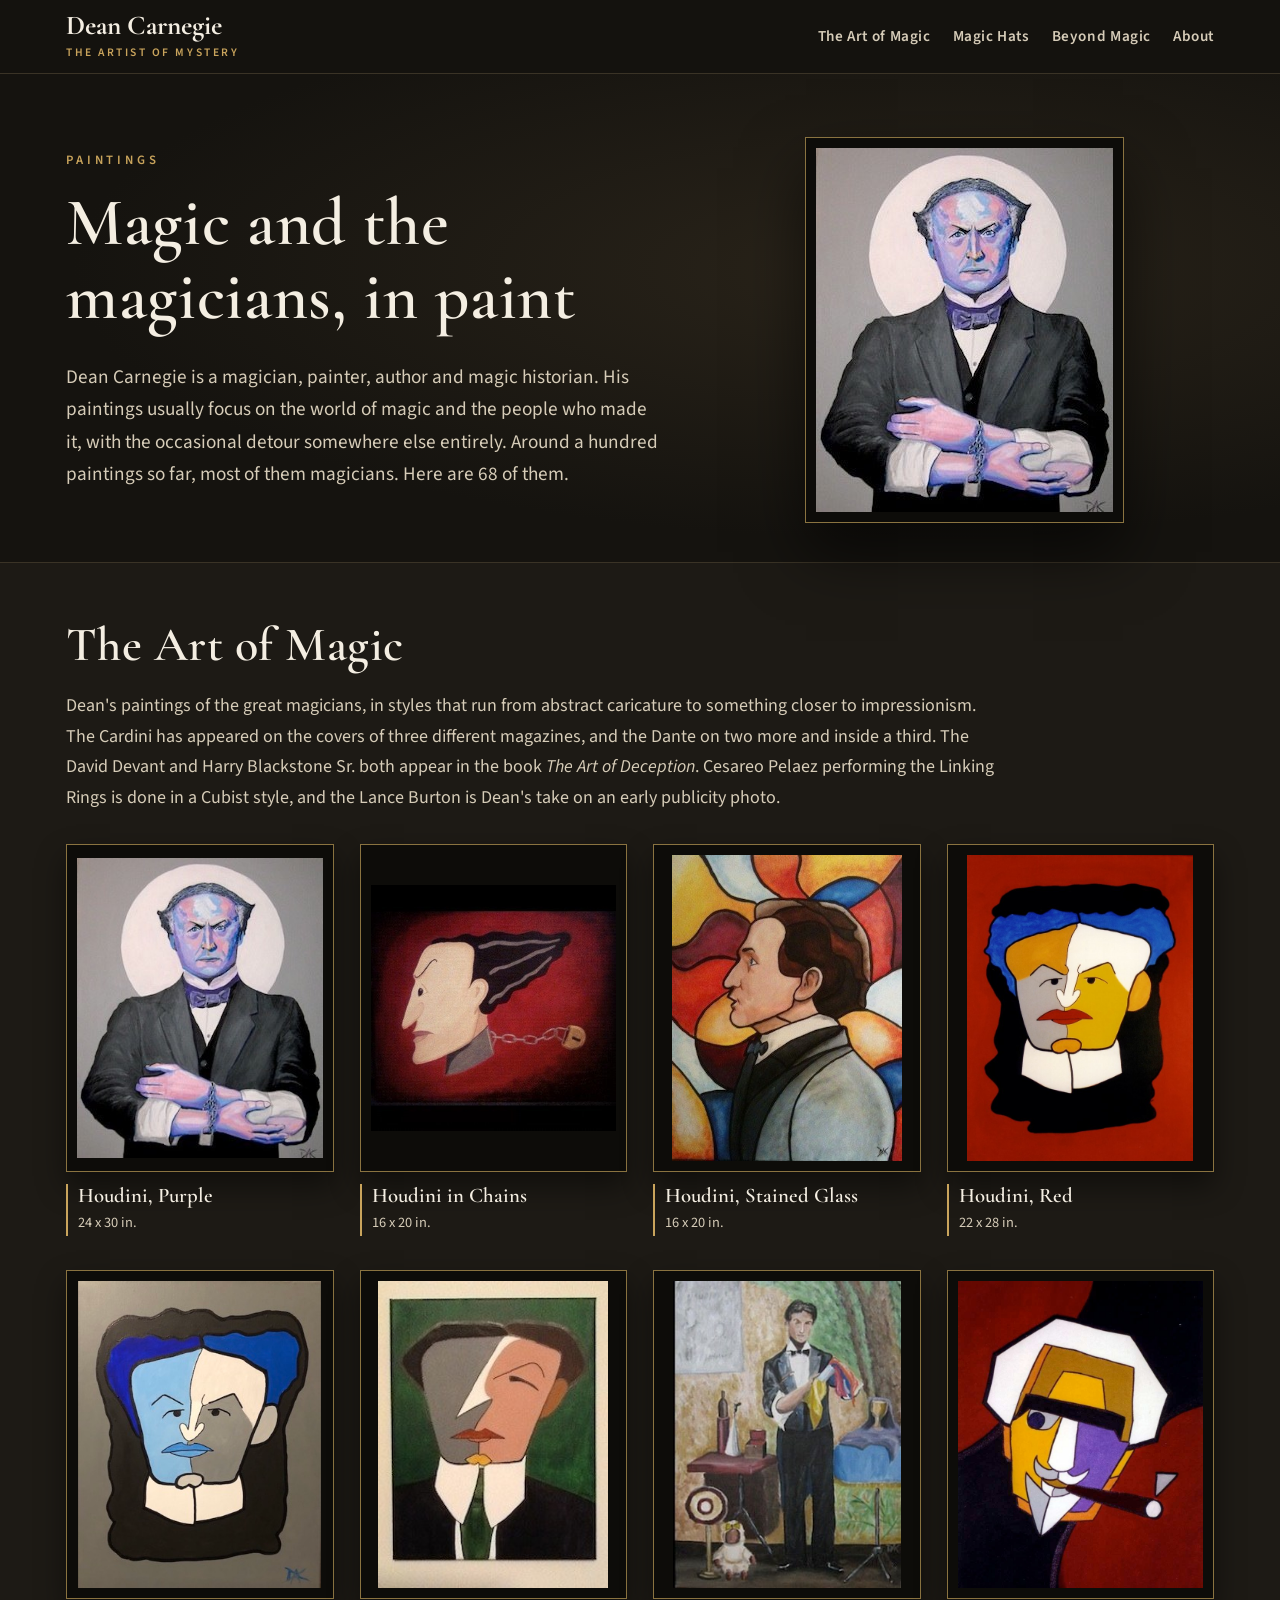
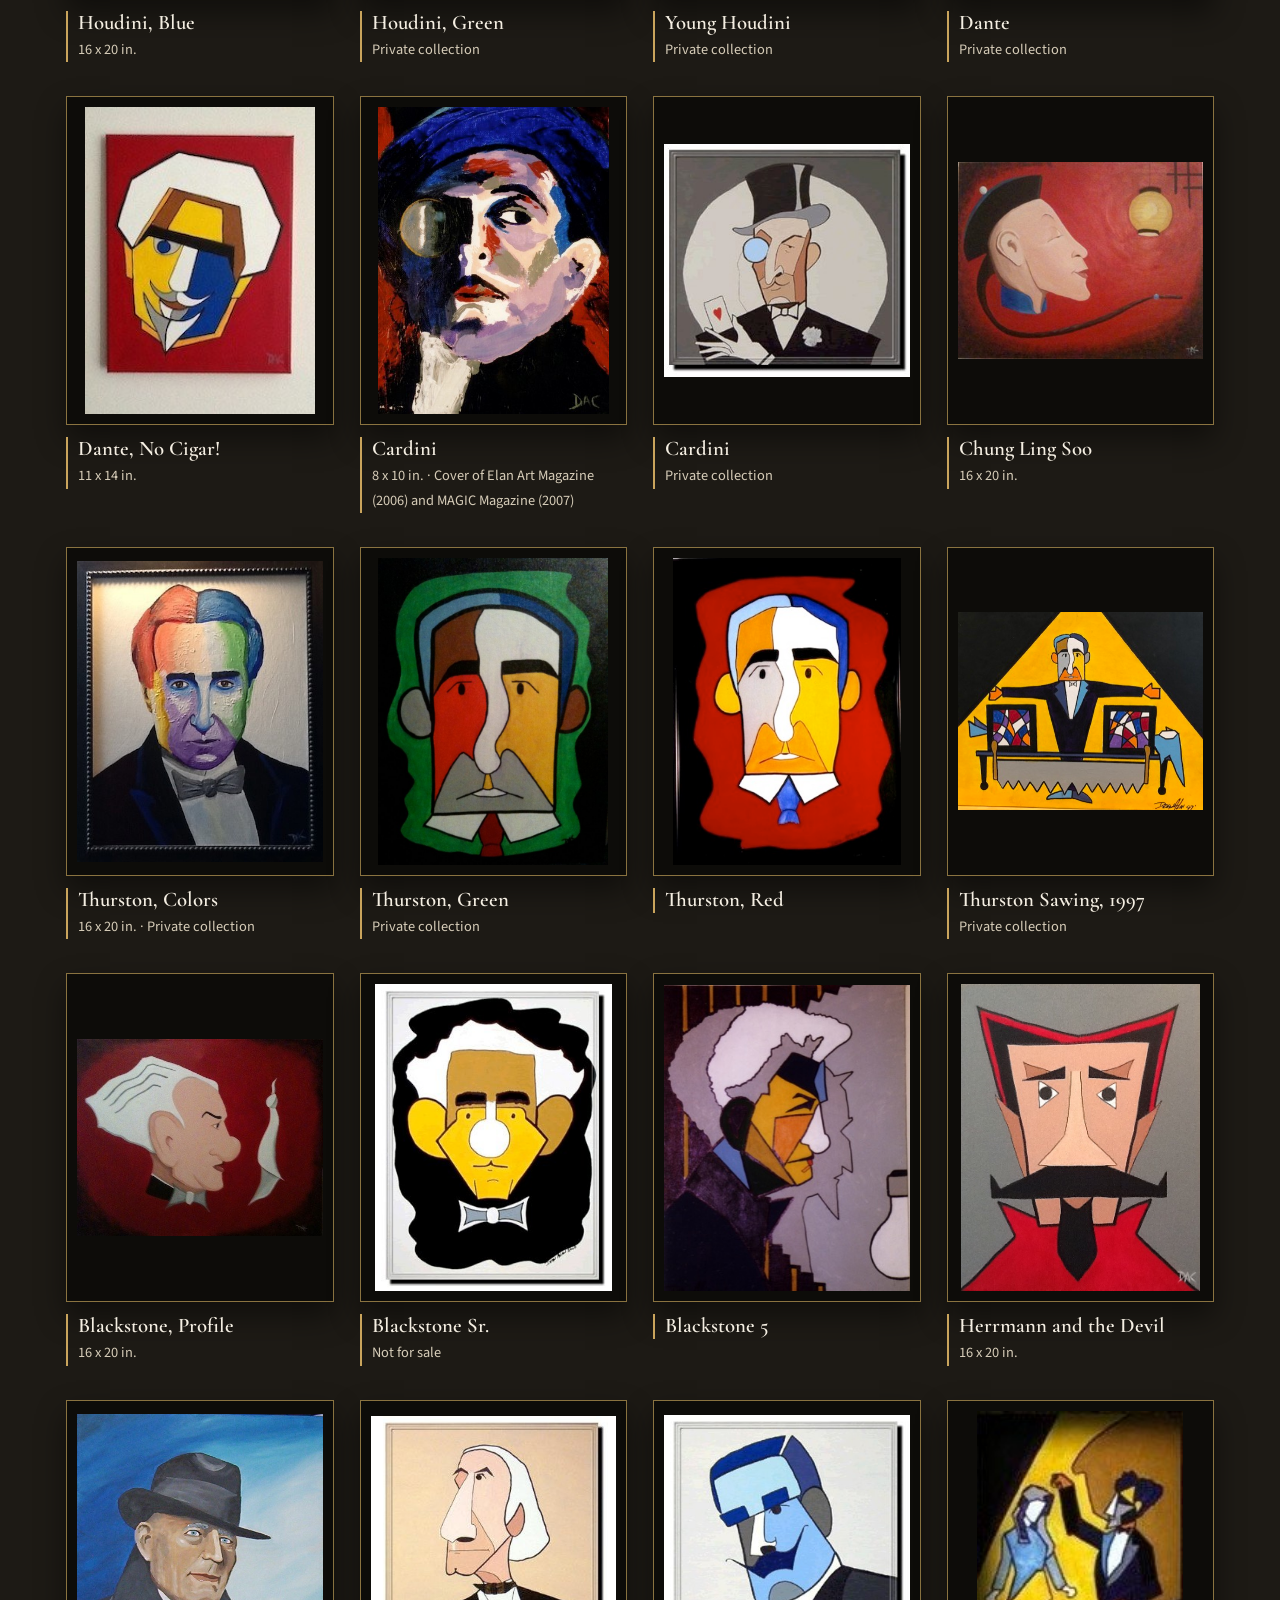
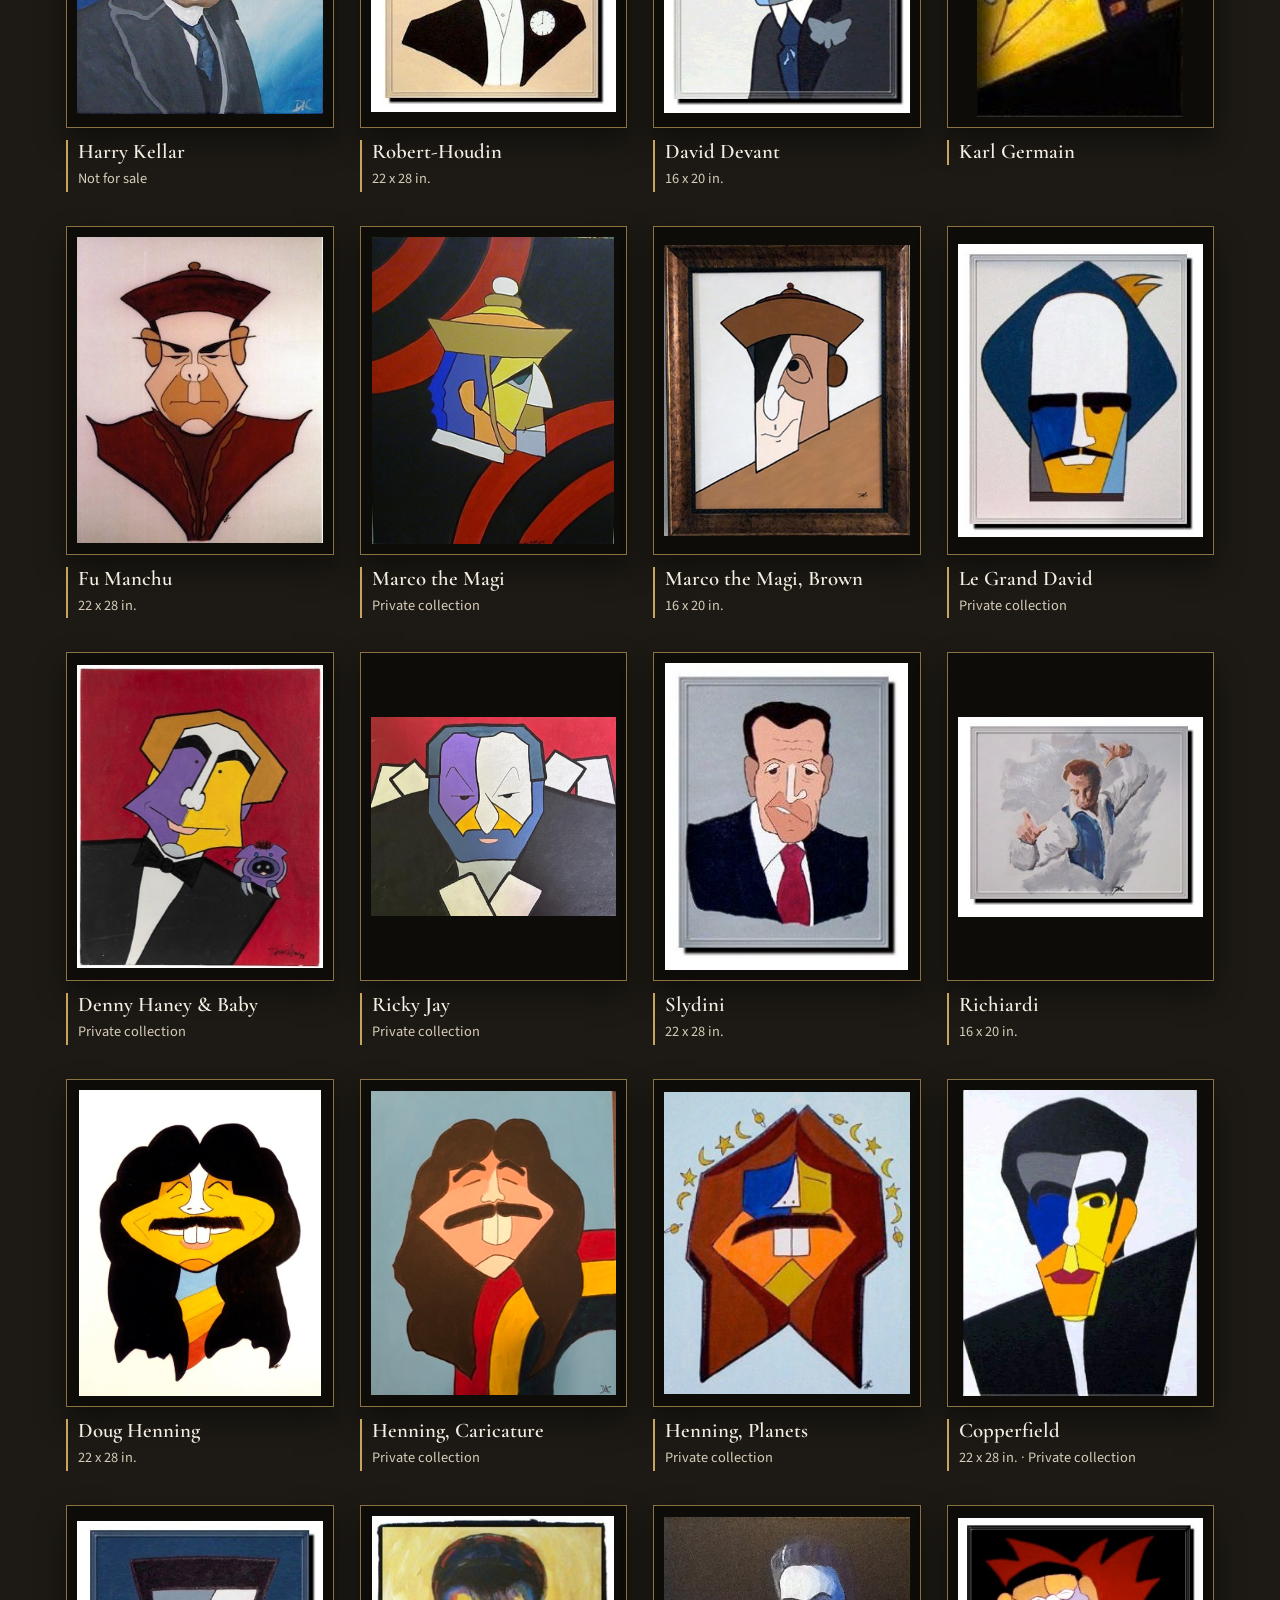
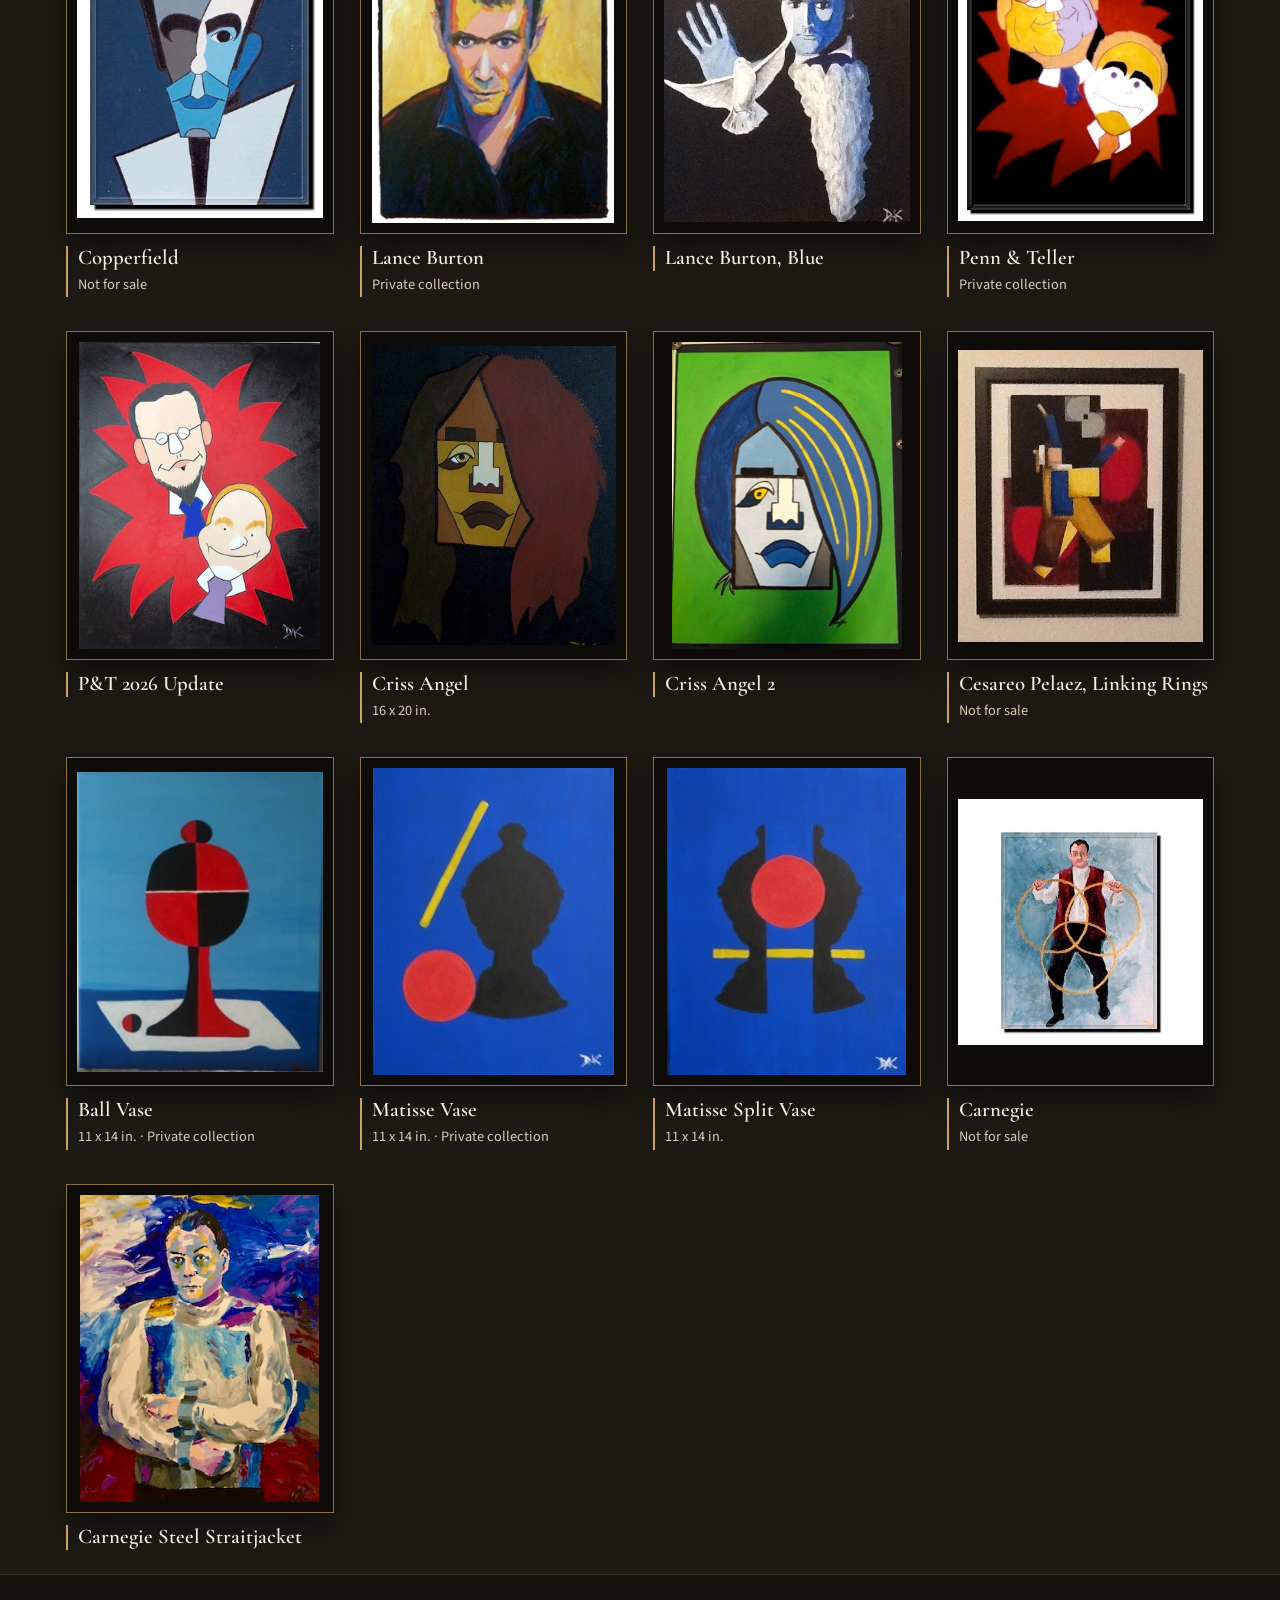
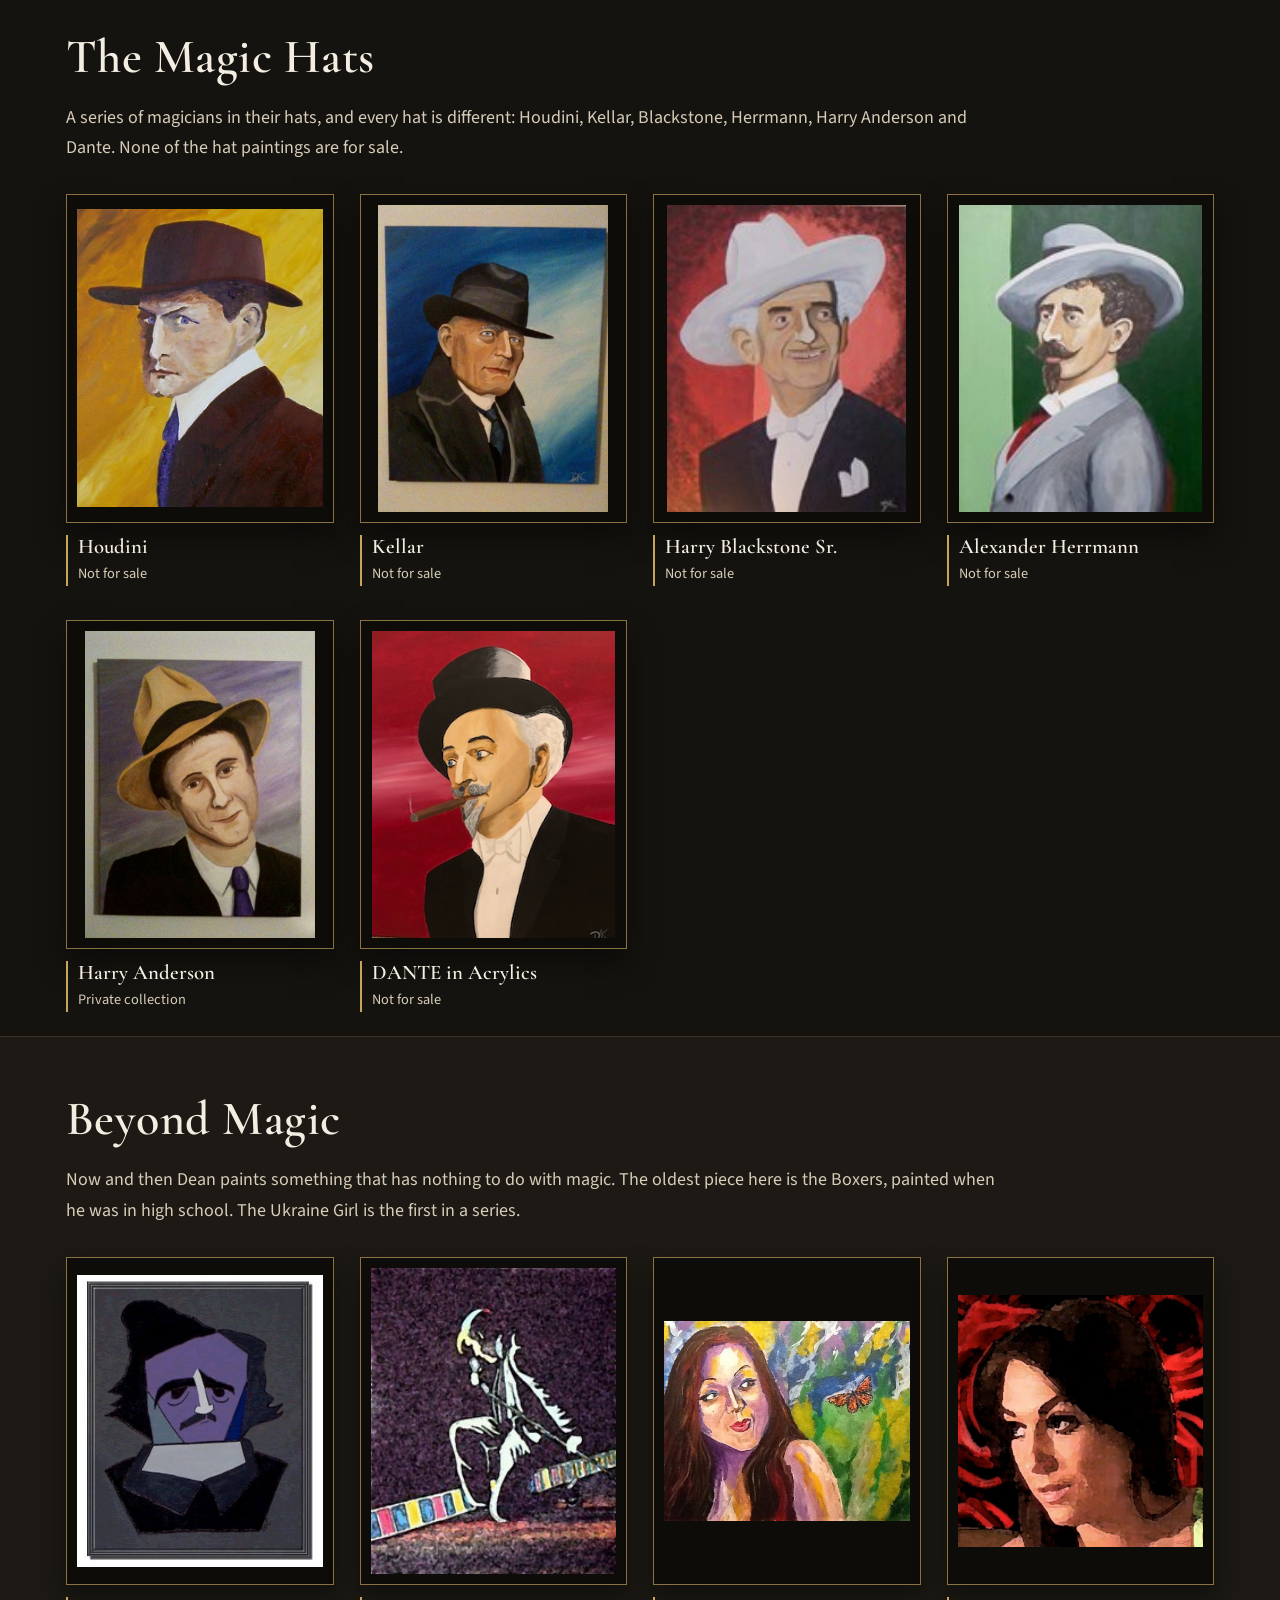
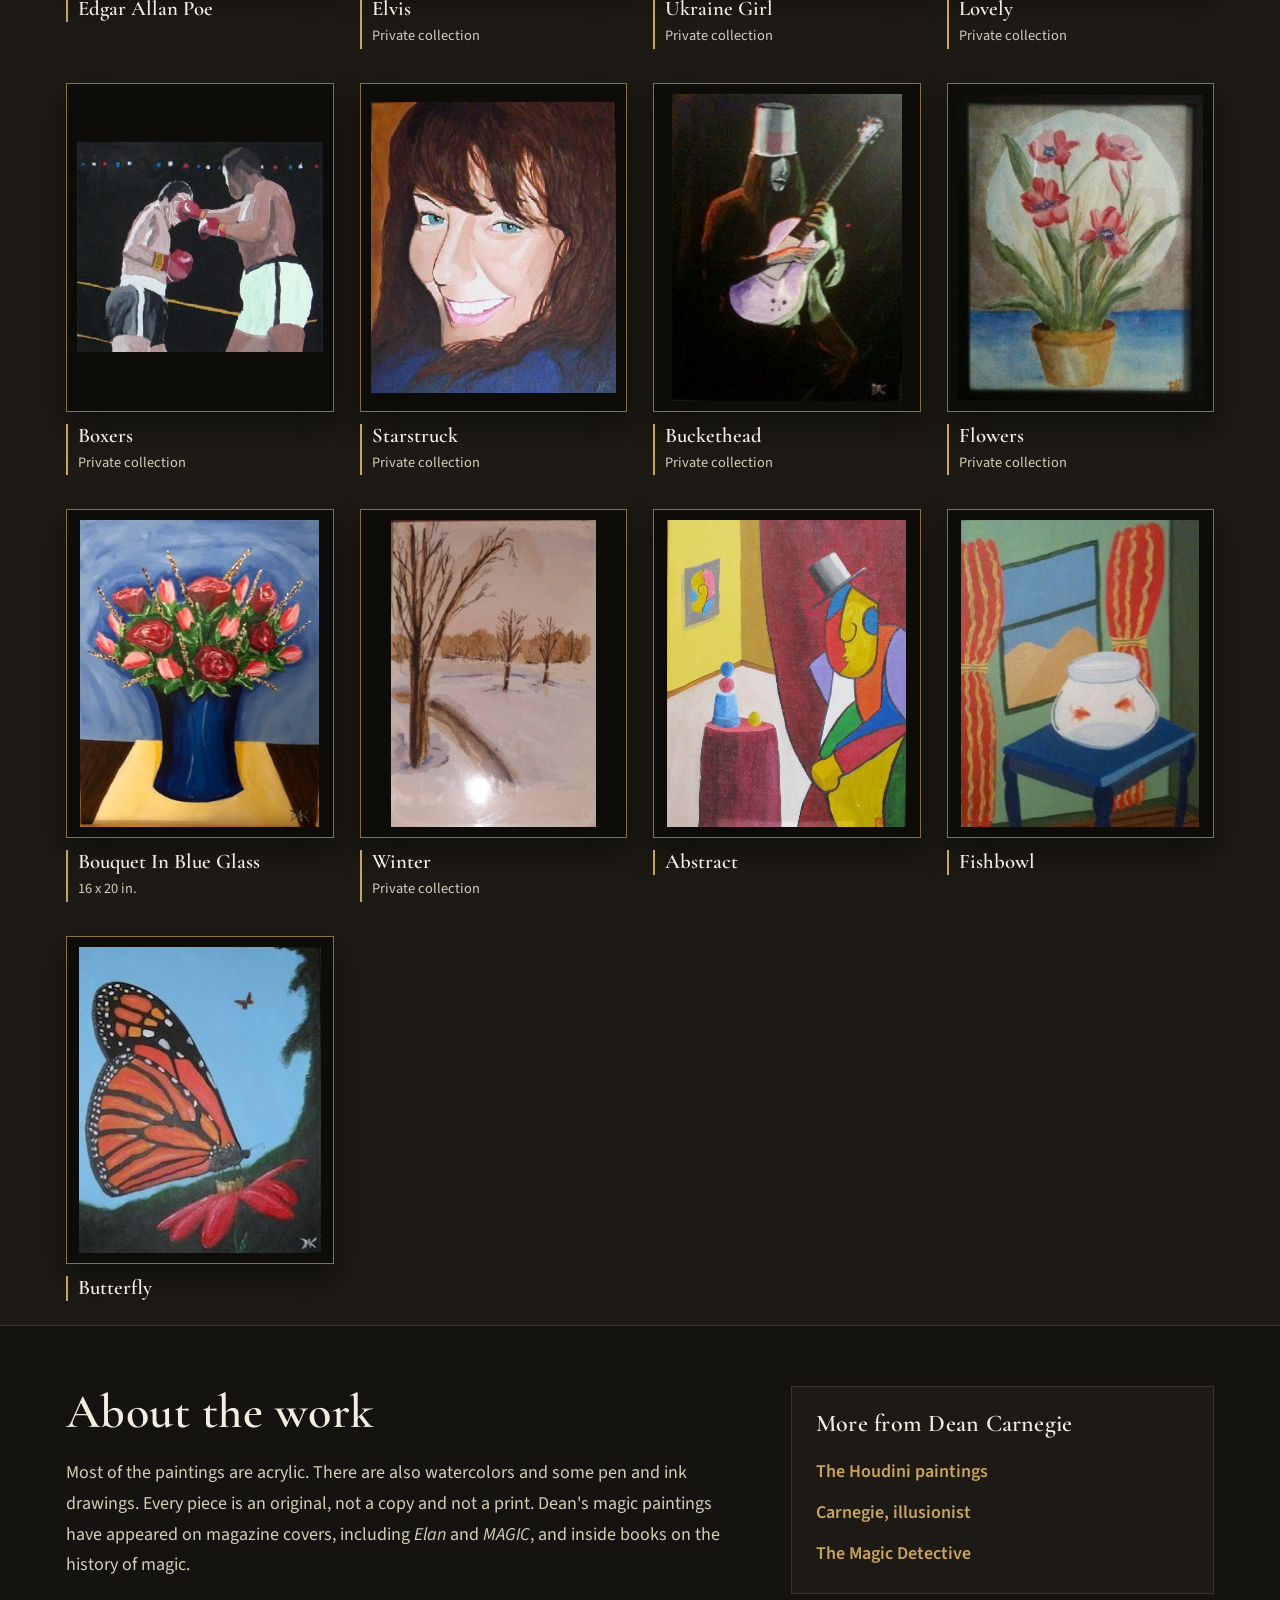
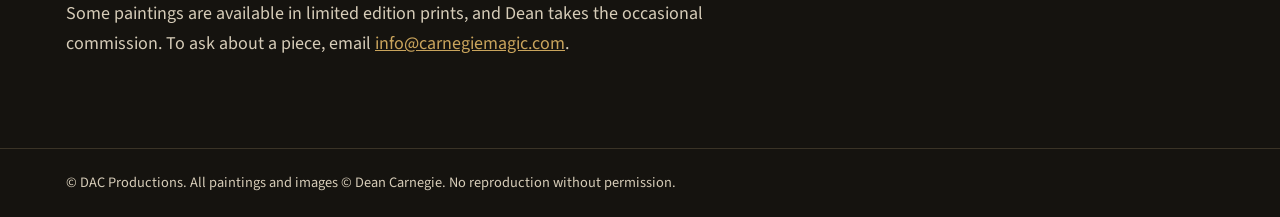
==== index.html @ cd701b45 "Add Criss Angel 2 Co-Authored-By: Claude Opus 5.5 <noreply@anthropic.com>" ====
<!doctype html>
<html lang="en">
<head>
<meta charset="utf-8">
<meta name="viewport" content="width=device-width, initial-scale=1">
<title>Dean Carnegie | Paintings of Magic and Magicians</title>
<meta name="description" content="Original paintings by Dean Carnegie, the Artist of Mystery: Houdini, Cardini, Dante, Thurston, Kellar and the great magicians, in acrylic, watercolor and pen and ink.">
<link rel="canonical" href="https://artistofmystery.com/">
<meta property="og:title" content="Dean Carnegie | Paintings of Magic and Magicians">
<meta property="og:description" content="Original paintings of the great magicians by Dean Carnegie, the Artist of Mystery.">
<meta property="og:image" content="https://artistofmystery.com/img/share.jpg">
<meta property="og:url" content="https://artistofmystery.com/">
<meta property="og:type" content="website">
<link rel="icon" href="img/share.jpg">
<script type="application/ld+json">
{"@context": "https://schema.org", "@type": "Person", "name": "Dean Carnegie", "alternateName": "The Artist of Mystery", "jobTitle": "Painter and magician", "url": "https://artistofmystery.com/", "sameAs": ["https://carnegiemagic.com/", "https://art.carnegiemagic.com/", "https://themagicdetective.com/", "https://en.wikipedia.org/wiki/Dean_Carnegie"]}
</script>
<link rel="preconnect" href="https://fonts.googleapis.com">
<link rel="preconnect" href="https://fonts.gstatic.com" crossorigin>
<link href="https://fonts.googleapis.com/css2?family=Cormorant+Garamond:ital,wght@0,500;0,600;0,700;1,500&family=Source+Sans+3:wght@400;600&display=swap" rel="stylesheet">
<link rel="stylesheet" href="style.css">
</head>
<body>
<header class="top">
  <div class="wrap bar">
    <a class="mark" href="./">Dean Carnegie<span>The Artist of Mystery</span></a>
    <nav aria-label="Galleries"><a href="#magic">The Art of Magic</a><a href="#hats">Magic Hats</a><a href="#beyond">Beyond Magic</a><a href="#about">About</a></nav>
  </div>
</header>
<main>
<section class="hero">
  <div class="wrap hero-row">
    <div>
      <p class="eyebrow">Paintings</p>
      <h1>Magic and the magicians, in paint</h1>
      <p class="lede">Dean Carnegie is a magician, painter, author and magic historian. His paintings
      usually focus on the world of magic and the people who made it, with the occasional
      detour somewhere else entirely. Around a hundred paintings so far, most of them magicians.
      Here are 68 of them.</p>
    </div>
    <img class="hero-img" src="img/MagicArt-hhpaint4.jpg" alt="Houdini, Purple, painting by Dean Carnegie">
  </div>
</section>
<section class="gallery" id="magic"><div class="wrap"><h2>The Art of Magic</h2><p class="note">Dean's paintings of the great magicians, in styles that run from abstract caricature to something closer to impressionism. The Cardini has appeared on the covers of three different magazines, and the Dante on two more and inside a third. The David Devant and Harry Blackstone Sr. both appear in the book <em>The Art of Deception</em>. Cesareo Pelaez performing the Linking Rings is done in a Cubist style, and the Lance Burton is Dean's take on an early publicity photo.</p><div class="wall"><figure class="work"><button class="frame" data-i="0" aria-label="View Houdini, Purple larger"><img src="img/MagicArt-hhpaint4.jpg" alt="Houdini, Purple, painting by Dean Carnegie" loading="lazy"></button><figcaption><span class="t">Houdini, Purple</span><span class="m">24 x 30 in.</span></figcaption></figure><figure class="work"><button class="frame" data-i="1" aria-label="View Houdini in Chains larger"><img src="img/MagicArt-IMG_0382.jpg" alt="Houdini in Chains, painting by Dean Carnegie" loading="lazy"></button><figcaption><span class="t">Houdini in Chains</span><span class="m">16 x 20 in.</span></figcaption></figure><figure class="work"><button class="frame" data-i="2" aria-label="View Houdini, Stained Glass larger"><img src="img/MagicArt-houdinistainedglass.jpg" alt="Houdini, Stained Glass, painting by Dean Carnegie" loading="lazy"></button><figcaption><span class="t">Houdini, Stained Glass</span><span class="m">16 x 20 in.</span></figcaption></figure><figure class="work"><button class="frame" data-i="3" aria-label="View Houdini, Red larger"><img src="img/MagicArt-houdini-copy.jpg" alt="Houdini, Red, painting by Dean Carnegie" loading="lazy"></button><figcaption><span class="t">Houdini, Red</span><span class="m">22 x 28 in.</span></figcaption></figure><figure class="work"><button class="frame" data-i="4" aria-label="View Houdini, Blue larger"><img src="img/MagicArt-houdini-blue.jpg" alt="Houdini, Blue, painting by Dean Carnegie" loading="lazy"></button><figcaption><span class="t">Houdini, Blue</span><span class="m">16 x 20 in.</span></figcaption></figure><figure class="work"><button class="frame" data-i="5" aria-label="View Houdini, Green larger"><img src="img/MagicArt-IMG_0950.jpg" alt="Houdini, Green, painting by Dean Carnegie" loading="lazy"></button><figcaption><span class="t">Houdini, Green</span><span class="m">Private collection</span></figcaption></figure><figure class="work"><button class="frame" data-i="6" aria-label="View Young Houdini larger"><img src="img/MagicArt-youngharry.jpg" alt="Young Houdini, painting by Dean Carnegie" loading="lazy"></button><figcaption><span class="t">Young Houdini</span><span class="m">Private collection</span></figcaption></figure><figure class="work"><button class="frame" data-i="7" aria-label="View Dante larger"><img src="img/MagicArt-dantesm.jpg" alt="Dante, painting by Dean Carnegie" loading="lazy"></button><figcaption><span class="t">Dante</span><span class="m">Private collection</span></figcaption></figure><figure class="work"><button class="frame" data-i="8" aria-label="View Dante, No Cigar! larger"><img src="img/MagicArt-IMG_0949.jpg" alt="Dante, No Cigar!, painting by Dean Carnegie" loading="lazy"></button><figcaption><span class="t">Dante, No Cigar!</span><span class="m">11 x 14 in.</span></figcaption></figure><figure class="work"><button class="frame" data-i="9" aria-label="View Cardini larger"><img src="img/MagicArt-cardinismall.jpg" alt="Cardini, painting by Dean Carnegie" loading="lazy"></button><figcaption><span class="t">Cardini</span><span class="m">8 x 10 in. &middot; Cover of Elan Art Magazine (2006) and MAGIC Magazine (2007)</span></figcaption></figure><figure class="work"><button class="frame" data-i="10" aria-label="View Cardini larger"><img src="img/MagicArt-c1.jpg" alt="Cardini, painting by Dean Carnegie" loading="lazy"></button><figcaption><span class="t">Cardini</span><span class="m">Private collection</span></figcaption></figure><figure class="work"><button class="frame" data-i="11" aria-label="View Chung Ling Soo larger"><img src="img/MagicArt-photochungsm.jpg" alt="Chung Ling Soo, painting by Dean Carnegie" loading="lazy"></button><figcaption><span class="t">Chung Ling Soo</span><span class="m">16 x 20 in.</span></figcaption></figure><figure class="work"><button class="frame" data-i="12" aria-label="View Thurston, Colors larger"><img src="img/MagicArt-thurston.jpg" alt="Thurston, Colors, painting by Dean Carnegie" loading="lazy"></button><figcaption><span class="t">Thurston, Colors</span><span class="m">16 x 20 in. &middot; Private collection</span></figcaption></figure><figure class="work"><button class="frame" data-i="13" aria-label="View Thurston, Green larger"><img src="img/MagicArt-Thurston2.jpg" alt="Thurston, Green, painting by Dean Carnegie" loading="lazy"></button><figcaption><span class="t">Thurston, Green</span><span class="m">Private collection</span></figcaption></figure><figure class="work"><button class="frame" data-i="14" aria-label="View Thurston, Red larger"><img src="img/MagicArt-thurston-red.jpg" alt="Thurston, Red, painting by Dean Carnegie" loading="lazy"></button><figcaption><span class="t">Thurston, Red</span></figcaption></figure><figure class="work"><button class="frame" data-i="15" aria-label="View Thurston Sawing, 1997 larger"><img src="img/MagicArt-thurston-sawing.jpg" alt="Thurston Sawing, 1997, painting by Dean Carnegie" loading="lazy"></button><figcaption><span class="t">Thurston Sawing, 1997</span><span class="m">Private collection</span></figcaption></figure><figure class="work"><button class="frame" data-i="16" aria-label="View Blackstone, Profile larger"><img src="img/MagicArt-blackst.jpg" alt="Blackstone, Profile, painting by Dean Carnegie" loading="lazy"></button><figcaption><span class="t">Blackstone, Profile</span><span class="m">16 x 20 in.</span></figcaption></figure><figure class="work"><button class="frame" data-i="17" aria-label="View Blackstone Sr. larger"><img src="img/MagicArt-b1.jpg" alt="Blackstone Sr., painting by Dean Carnegie" loading="lazy"></button><figcaption><span class="t">Blackstone Sr.</span><span class="m">Not for sale</span></figcaption></figure><figure class="work"><button class="frame" data-i="18" aria-label="View Blackstone 5 larger"><img src="img/MagicArt-blackstone5.jpg" alt="Blackstone 5, painting by Dean Carnegie" loading="lazy"></button><figcaption><span class="t">Blackstone 5</span></figcaption></figure><figure class="work"><button class="frame" data-i="19" aria-label="View Herrmann and the Devil larger"><img src="img/MagicArt-herrmanndevil.jpg" alt="Herrmann and the Devil, painting by Dean Carnegie" loading="lazy"></button><figcaption><span class="t">Herrmann and the Devil</span><span class="m">16 x 20 in.</span></figcaption></figure><figure class="work"><button class="frame" data-i="20" aria-label="View Harry Kellar larger"><img src="img/MagicArt-kellarhat.jpg" alt="Harry Kellar, painting by Dean Carnegie" loading="lazy"></button><figcaption><span class="t">Harry Kellar</span><span class="m">Not for sale</span></figcaption></figure><figure class="work"><button class="frame" data-i="21" aria-label="View Robert-Houdin larger"><img src="img/MagicArt-rh.jpg" alt="Robert-Houdin, painting by Dean Carnegie" loading="lazy"></button><figcaption><span class="t">Robert-Houdin</span><span class="m">22 x 28 in.</span></figcaption></figure><figure class="work"><button class="frame" data-i="22" aria-label="View David Devant larger"><img src="img/MagicArt-devant.jpg" alt="David Devant, painting by Dean Carnegie" loading="lazy"></button><figcaption><span class="t">David Devant</span><span class="m">16 x 20 in.</span></figcaption></figure><figure class="work"><button class="frame" data-i="23" aria-label="View Karl Germain larger"><img src="img/MagicArt-germpnt.jpg" alt="Karl Germain, painting by Dean Carnegie" loading="lazy"></button><figcaption><span class="t">Karl Germain</span></figcaption></figure><figure class="work"><button class="frame" data-i="24" aria-label="View Fu Manchu larger"><img src="img/MagicArt-fumanchusmall.jpg" alt="Fu Manchu, painting by Dean Carnegie" loading="lazy"></button><figcaption><span class="t">Fu Manchu</span><span class="m">22 x 28 in.</span></figcaption></figure><figure class="work"><button class="frame" data-i="25" aria-label="View Marco the Magi larger"><img src="img/MagicArt-legrand.jpg" alt="Marco the Magi, painting by Dean Carnegie" loading="lazy"></button><figcaption><span class="t">Marco the Magi</span><span class="m">Private collection</span></figcaption></figure><figure class="work"><button class="frame" data-i="26" aria-label="View Marco the Magi, Brown larger"><img src="img/MagicArt-marco-brown.jpg" alt="Marco the Magi, Brown, painting by Dean Carnegie" loading="lazy"></button><figcaption><span class="t">Marco the Magi, Brown</span><span class="m">16 x 20 in.</span></figcaption></figure><figure class="work"><button class="frame" data-i="27" aria-label="View Le Grand David larger"><img src="img/MagicArt-lgd.jpg" alt="Le Grand David, painting by Dean Carnegie" loading="lazy"></button><figcaption><span class="t">Le Grand David</span><span class="m">Private collection</span></figcaption></figure><figure class="work"><button class="frame" data-i="28" aria-label="View Denny Haney &amp; Baby larger"><img src="img/MagicArt-dennyhaney-baby.jpg" alt="Denny Haney &amp; Baby, painting by Dean Carnegie" loading="lazy"></button><figcaption><span class="t">Denny Haney &amp; Baby</span><span class="m">Private collection</span></figcaption></figure><figure class="work"><button class="frame" data-i="29" aria-label="View Ricky Jay larger"><img src="img/MagicArt-rickyjay.jpg" alt="Ricky Jay, painting by Dean Carnegie" loading="lazy"></button><figcaption><span class="t">Ricky Jay</span><span class="m">Private collection</span></figcaption></figure><figure class="work"><button class="frame" data-i="30" aria-label="View Slydini larger"><img src="img/MagicArt-sly.jpg" alt="Slydini, painting by Dean Carnegie" loading="lazy"></button><figcaption><span class="t">Slydini</span><span class="m">22 x 28 in.</span></figcaption></figure><figure class="work"><button class="frame" data-i="31" aria-label="View Richiardi larger"><img src="img/MagicArt-rich.jpg" alt="Richiardi, painting by Dean Carnegie" loading="lazy"></button><figcaption><span class="t">Richiardi</span><span class="m">16 x 20 in.</span></figcaption></figure><figure class="work"><button class="frame" data-i="32" aria-label="View Doug Henning larger"><img src="img/MagicArt-henning.jpg" alt="Doug Henning, painting by Dean Carnegie" loading="lazy"></button><figcaption><span class="t">Doug Henning</span><span class="m">22 x 28 in.</span></figcaption></figure><figure class="work"><button class="frame" data-i="33" aria-label="View Henning, Caricature larger"><img src="img/MagicArt-henning-caricature.jpg" alt="Henning, Caricature, painting by Dean Carnegie" loading="lazy"></button><figcaption><span class="t">Henning, Caricature</span><span class="m">Private collection</span></figcaption></figure><figure class="work"><button class="frame" data-i="34" aria-label="View Henning, Planets larger"><img src="img/MagicArt-000_0190.jpg" alt="Henning, Planets, painting by Dean Carnegie" loading="lazy"></button><figcaption><span class="t">Henning, Planets</span><span class="m">Private collection</span></figcaption></figure><figure class="work"><button class="frame" data-i="35" aria-label="View Copperfield larger"><img src="img/MagicArt-Copperfield.jpg" alt="Copperfield, painting by Dean Carnegie" loading="lazy"></button><figcaption><span class="t">Copperfield</span><span class="m">22 x 28 in. &middot; Private collection</span></figcaption></figure><figure class="work"><button class="frame" data-i="36" aria-label="View Copperfield larger"><img src="img/MagicArt-davec2.jpg" alt="Copperfield, painting by Dean Carnegie" loading="lazy"></button><figcaption><span class="t">Copperfield</span><span class="m">Not for sale</span></figcaption></figure><figure class="work"><button class="frame" data-i="37" aria-label="View Lance Burton larger"><img src="img/MagicArt-photo1.jpg" alt="Lance Burton, painting by Dean Carnegie" loading="lazy"></button><figcaption><span class="t">Lance Burton</span><span class="m">Private collection</span></figcaption></figure><figure class="work"><button class="frame" data-i="38" aria-label="View Lance Burton, Blue larger"><img src="img/MagicArt-lanceb.jpg" alt="Lance Burton, Blue, painting by Dean Carnegie" loading="lazy"></button><figcaption><span class="t">Lance Burton, Blue</span></figcaption></figure><figure class="work"><button class="frame" data-i="39" aria-label="View Penn &amp; Teller larger"><img src="img/MagicArt-pt.jpg" alt="Penn &amp; Teller, painting by Dean Carnegie" loading="lazy"></button><figcaption><span class="t">Penn &amp; Teller</span><span class="m">Private collection</span></figcaption></figure><figure class="work"><button class="frame" data-i="40" aria-label="View P&amp;T 2026 Update larger"><img src="img/MagicArt-pt-2026.jpg" alt="P&amp;T 2026 Update, painting by Dean Carnegie" loading="lazy"></button><figcaption><span class="t">P&amp;T 2026 Update</span></figcaption></figure><figure class="work"><button class="frame" data-i="41" aria-label="View Criss Angel larger"><img src="img/MagicArt-c-angel.jpg" alt="Criss Angel, painting by Dean Carnegie" loading="lazy"></button><figcaption><span class="t">Criss Angel</span><span class="m">16 x 20 in.</span></figcaption></figure><figure class="work"><button class="frame" data-i="42" aria-label="View Criss Angel 2 larger"><img src="img/MagicArt-criss-angel-2.jpg" alt="Criss Angel 2, painting by Dean Carnegie" loading="lazy"></button><figcaption><span class="t">Criss Angel 2</span></figcaption></figure><figure class="work"><button class="frame" data-i="43" aria-label="View Cesareo Pelaez, Linking Rings larger"><img src="img/NewArt-photo.jpg" alt="Cesareo Pelaez, Linking Rings, painting by Dean Carnegie" loading="lazy"></button><figcaption><span class="t">Cesareo Pelaez, Linking Rings</span><span class="m">Not for sale</span></figcaption></figure><figure class="work"><button class="frame" data-i="44" aria-label="View Ball Vase larger"><img src="img/MagicArt-ballv.jpg" alt="Ball Vase, painting by Dean Carnegie" loading="lazy"></button><figcaption><span class="t">Ball Vase</span><span class="m">11 x 14 in. &middot; Private collection</span></figcaption></figure><figure class="work"><button class="frame" data-i="45" aria-label="View Matisse Vase larger"><img src="img/MagicArt-IMG_1098.jpg" alt="Matisse Vase, painting by Dean Carnegie" loading="lazy"></button><figcaption><span class="t">Matisse Vase</span><span class="m">11 x 14 in. &middot; Private collection</span></figcaption></figure><figure class="work"><button class="frame" data-i="46" aria-label="View Matisse Split Vase larger"><img src="img/MagicArt-IMG_1099.jpg" alt="Matisse Split Vase, painting by Dean Carnegie" loading="lazy"></button><figcaption><span class="t">Matisse Split Vase</span><span class="m">11 x 14 in.</span></figcaption></figure><figure class="work"><button class="frame" data-i="47" aria-label="View Carnegie larger"><img src="img/MagicArt-dachula.jpg" alt="Carnegie, painting by Dean Carnegie" loading="lazy"></button><figcaption><span class="t">Carnegie</span><span class="m">Not for sale</span></figcaption></figure><figure class="work"><button class="frame" data-i="48" aria-label="View Carnegie Steel Straitjacket larger"><img src="img/MagicArt-straitjacket.jpg" alt="Carnegie Steel Straitjacket, painting by Dean Carnegie" loading="lazy"></button><figcaption><span class="t">Carnegie Steel Straitjacket</span></figcaption></figure></div></div></section><section class="gallery" id="hats"><div class="wrap"><h2>The Magic Hats</h2><p class="note">A series of magicians in their hats, and every hat is different: Houdini, Kellar, Blackstone, Herrmann, Harry Anderson and Dante. None of the hat paintings are for sale.</p><div class="wall"><figure class="work"><button class="frame" data-i="49" aria-label="View Houdini larger"><img src="img/Hats-houdinihat1.jpg" alt="Houdini, painting by Dean Carnegie" loading="lazy"></button><figcaption><span class="t">Houdini</span><span class="m">Not for sale</span></figcaption></figure><figure class="work"><button class="frame" data-i="50" aria-label="View Kellar larger"><img src="img/Hats-IMG_0013.jpg" alt="Kellar, painting by Dean Carnegie" loading="lazy"></button><figcaption><span class="t">Kellar</span><span class="m">Not for sale</span></figcaption></figure><figure class="work"><button class="frame" data-i="51" aria-label="View Harry Blackstone Sr. larger"><img src="img/Hats-blackstonesmall.jpg" alt="Harry Blackstone Sr., painting by Dean Carnegie" loading="lazy"></button><figcaption><span class="t">Harry Blackstone Sr.</span><span class="m">Not for sale</span></figcaption></figure><figure class="work"><button class="frame" data-i="52" aria-label="View Alexander Herrmann larger"><img src="img/Hats-hermannsmall.jpg" alt="Alexander Herrmann, painting by Dean Carnegie" loading="lazy"></button><figcaption><span class="t">Alexander Herrmann</span><span class="m">Not for sale</span></figcaption></figure><figure class="work"><button class="frame" data-i="53" aria-label="View Harry Anderson larger"><img src="img/Hats-IMG_0006.jpg" alt="Harry Anderson, painting by Dean Carnegie" loading="lazy"></button><figcaption><span class="t">Harry Anderson</span><span class="m">Private collection</span></figcaption></figure><figure class="work"><button class="frame" data-i="54" aria-label="View DANTE in Acrylics larger"><img src="img/Hats-dante.jpg" alt="DANTE in Acrylics, painting by Dean Carnegie" loading="lazy"></button><figcaption><span class="t">DANTE in Acrylics</span><span class="m">Not for sale</span></figcaption></figure></div></div></section><section class="gallery" id="beyond"><div class="wrap"><h2>Beyond Magic</h2><p class="note">Now and then Dean paints something that has nothing to do with magic. The oldest piece here is the Boxers, painted when he was in high school. The Ukraine Girl is the first in a series.</p><div class="wall"><figure class="work"><button class="frame" data-i="55" aria-label="View Edgar Allan Poe larger"><img src="img/art2-poe.jpg" alt="Edgar Allan Poe, painting by Dean Carnegie" loading="lazy"></button><figcaption><span class="t">Edgar Allan Poe</span></figcaption></figure><figure class="work"><button class="frame" data-i="56" aria-label="View Elvis larger"><img src="img/art2-elvis2.jpg" alt="Elvis, painting by Dean Carnegie" loading="lazy"></button><figcaption><span class="t">Elvis</span><span class="m">Private collection</span></figcaption></figure><figure class="work"><button class="frame" data-i="57" aria-label="View Ukraine Girl larger"><img src="img/art2-lisa5_edited2.jpg" alt="Ukraine Girl, painting by Dean Carnegie" loading="lazy"></button><figcaption><span class="t">Ukraine Girl</span><span class="m">Private collection</span></figcaption></figure><figure class="work"><button class="frame" data-i="58" aria-label="View Lovely larger"><img src="img/art2-dla.jpg" alt="Lovely, painting by Dean Carnegie" loading="lazy"></button><figcaption><span class="t">Lovely</span><span class="m">Private collection</span></figcaption></figure><figure class="work"><button class="frame" data-i="59" aria-label="View Boxers larger"><img src="img/art2-boxers.jpg" alt="Boxers, painting by Dean Carnegie" loading="lazy"></button><figcaption><span class="t">Boxers</span><span class="m">Private collection</span></figcaption></figure><figure class="work"><button class="frame" data-i="60" aria-label="View Starstruck larger"><img src="img/art2-IMG_0081-1.jpg" alt="Starstruck, painting by Dean Carnegie" loading="lazy"></button><figcaption><span class="t">Starstruck</span><span class="m">Private collection</span></figcaption></figure><figure class="work"><button class="frame" data-i="61" aria-label="View Buckethead larger"><img src="img/art2-bucket.jpg" alt="Buckethead, painting by Dean Carnegie" loading="lazy"></button><figcaption><span class="t">Buckethead</span><span class="m">Private collection</span></figcaption></figure><figure class="work"><button class="frame" data-i="62" aria-label="View Flowers larger"><img src="img/art2-flowersforyou.jpg" alt="Flowers, painting by Dean Carnegie" loading="lazy"></button><figcaption><span class="t">Flowers</span><span class="m">Private collection</span></figcaption></figure><figure class="work"><button class="frame" data-i="63" aria-label="View Bouquet In Blue Glass larger"><img src="img/art2-bouquet-blue-glass.jpg" alt="Bouquet In Blue Glass, painting by Dean Carnegie" loading="lazy"></button><figcaption><span class="t">Bouquet In Blue Glass</span><span class="m">16 x 20 in.</span></figcaption></figure><figure class="work"><button class="frame" data-i="64" aria-label="View Winter larger"><img src="img/art2-IMG_0178_2.jpg" alt="Winter, painting by Dean Carnegie" loading="lazy"></button><figcaption><span class="t">Winter</span><span class="m">Private collection</span></figcaption></figure><figure class="work"><button class="frame" data-i="65" aria-label="View Abstract larger"><img src="img/art2-abstractdac.jpg" alt="Abstract, painting by Dean Carnegie" loading="lazy"></button><figcaption><span class="t">Abstract</span></figcaption></figure><figure class="work"><button class="frame" data-i="66" aria-label="View Fishbowl larger"><img src="img/art2-beforeafter.jpg" alt="Fishbowl, painting by Dean Carnegie" loading="lazy"></button><figcaption><span class="t">Fishbowl</span></figcaption></figure><figure class="work"><button class="frame" data-i="67" aria-label="View Butterfly larger"><img src="img/NewArt-IMG_1030a.jpg" alt="Butterfly, painting by Dean Carnegie" loading="lazy"></button><figcaption><span class="t">Butterfly</span></figcaption></figure></div></div></section>
<section class="about" id="about">
  <div class="wrap about-grid">
    <div>
      <h2>About the work</h2>
      <p>Most of the paintings are acrylic. There are also watercolors and some pen and ink drawings.
      Every piece is an original, not a copy and not a print. Dean's magic paintings have appeared on
      magazine covers, including <em>Elan</em> and <em>MAGIC</em>, and inside books on the history of magic.</p>
      <p>Some paintings are available in limited edition prints, and Dean takes the occasional commission. To ask about a piece,
      email <a href="mailto:info@carnegiemagic.com">info@carnegiemagic.com</a>.</p>
    </div>
    <div class="links">
      <h3>More from Dean Carnegie</h3>
      <a href="https://art.carnegiemagic.com/">The Houdini paintings</a>
      <a href="https://carnegiemagic.com/">Carnegie, illusionist</a>
      <a href="https://themagicdetective.com/">The Magic Detective</a>
    </div>
  </div>
</section>
</main>
<footer class="foot"><div class="wrap">&copy; DAC Productions. All paintings and images &copy; Dean Carnegie. No reproduction without permission.</div></footer>

<div class="lightbox" hidden>
  <button class="lb-close" aria-label="Close">&times;</button>
  <button class="lb-prev" aria-label="Previous painting">&#8249;</button>
  <figure><img alt=""><figcaption></figcaption></figure>
  <button class="lb-next" aria-label="Next painting">&#8250;</button>
</div>
<script>
const works = [{"src": "img/MagicArt-hhpaint4.jpg", "title": "Houdini, Purple", "meta": "24 x 30 in."}, {"src": "img/MagicArt-IMG_0382.jpg", "title": "Houdini in Chains", "meta": "16 x 20 in."}, {"src": "img/MagicArt-houdinistainedglass.jpg", "title": "Houdini, Stained Glass", "meta": "16 x 20 in."}, {"src": "img/MagicArt-houdini-copy.jpg", "title": "Houdini, Red", "meta": "22 x 28 in."}, {"src": "img/MagicArt-houdini-blue.jpg", "title": "Houdini, Blue", "meta": "16 x 20 in."}, {"src": "img/MagicArt-IMG_0950.jpg", "title": "Houdini, Green", "meta": "Private collection"}, {"src": "img/MagicArt-youngharry.jpg", "title": "Young Houdini", "meta": "Private collection"}, {"src": "img/MagicArt-dantesm.jpg", "title": "Dante", "meta": "Private collection"}, {"src": "img/MagicArt-IMG_0949.jpg", "title": "Dante, No Cigar!", "meta": "11 x 14 in."}, {"src": "img/MagicArt-cardinismall.jpg", "title": "Cardini", "meta": "8 x 10 in. \u00b7 Cover of Elan Art Magazine (2006) and MAGIC Magazine (2007)"}, {"src": "img/MagicArt-c1.jpg", "title": "Cardini", "meta": "Private collection"}, {"src": "img/MagicArt-photochungsm.jpg", "title": "Chung Ling Soo", "meta": "16 x 20 in."}, {"src": "img/MagicArt-thurston.jpg", "title": "Thurston, Colors", "meta": "16 x 20 in. \u00b7 Private collection"}, {"src": "img/MagicArt-Thurston2.jpg", "title": "Thurston, Green", "meta": "Private collection"}, {"src": "img/MagicArt-thurston-red.jpg", "title": "Thurston, Red", "meta": ""}, {"src": "img/MagicArt-thurston-sawing.jpg", "title": "Thurston Sawing, 1997", "meta": "Private collection"}, {"src": "img/MagicArt-blackst.jpg", "title": "Blackstone, Profile", "meta": "16 x 20 in."}, {"src": "img/MagicArt-b1.jpg", "title": "Blackstone Sr.", "meta": "Not for sale"}, {"src": "img/MagicArt-blackstone5.jpg", "title": "Blackstone 5", "meta": ""}, {"src": "img/MagicArt-herrmanndevil.jpg", "title": "Herrmann and the Devil", "meta": "16 x 20 in."}, {"src": "img/MagicArt-kellarhat.jpg", "title": "Harry Kellar", "meta": "Not for sale"}, {"src": "img/MagicArt-rh.jpg", "title": "Robert-Houdin", "meta": "22 x 28 in."}, {"src": "img/MagicArt-devant.jpg", "title": "David Devant", "meta": "16 x 20 in."}, {"src": "img/MagicArt-germpnt.jpg", "title": "Karl Germain", "meta": ""}, {"src": "img/MagicArt-fumanchusmall.jpg", "title": "Fu Manchu", "meta": "22 x 28 in."}, {"src": "img/MagicArt-legrand.jpg", "title": "Marco the Magi", "meta": "Private collection"}, {"src": "img/MagicArt-marco-brown.jpg", "title": "Marco the Magi, Brown", "meta": "16 x 20 in."}, {"src": "img/MagicArt-lgd.jpg", "title": "Le Grand David", "meta": "Private collection"}, {"src": "img/MagicArt-dennyhaney-baby.jpg", "title": "Denny Haney & Baby", "meta": "Private collection"}, {"src": "img/MagicArt-rickyjay.jpg", "title": "Ricky Jay", "meta": "Private collection"}, {"src": "img/MagicArt-sly.jpg", "title": "Slydini", "meta": "22 x 28 in."}, {"src": "img/MagicArt-rich.jpg", "title": "Richiardi", "meta": "16 x 20 in."}, {"src": "img/MagicArt-henning.jpg", "title": "Doug Henning", "meta": "22 x 28 in."}, {"src": "img/MagicArt-henning-caricature.jpg", "title": "Henning, Caricature", "meta": "Private collection"}, {"src": "img/MagicArt-000_0190.jpg", "title": "Henning, Planets", "meta": "Private collection"}, {"src": "img/MagicArt-Copperfield.jpg", "title": "Copperfield", "meta": "22 x 28 in. \u00b7 Private collection"}, {"src": "img/MagicArt-davec2.jpg", "title": "Copperfield", "meta": "Not for sale"}, {"src": "img/MagicArt-photo1.jpg", "title": "Lance Burton", "meta": "Private collection"}, {"src": "img/MagicArt-lanceb.jpg", "title": "Lance Burton, Blue", "meta": ""}, {"src": "img/MagicArt-pt.jpg", "title": "Penn & Teller", "meta": "Private collection"}, {"src": "img/MagicArt-pt-2026.jpg", "title": "P&T 2026 Update", "meta": ""}, {"src": "img/MagicArt-c-angel.jpg", "title": "Criss Angel", "meta": "16 x 20 in."}, {"src": "img/MagicArt-criss-angel-2.jpg", "title": "Criss Angel 2", "meta": ""}, {"src": "img/NewArt-photo.jpg", "title": "Cesareo Pelaez, Linking Rings", "meta": "Not for sale"}, {"src": "img/MagicArt-ballv.jpg", "title": "Ball Vase", "meta": "11 x 14 in. \u00b7 Private collection"}, {"src": "img/MagicArt-IMG_1098.jpg", "title": "Matisse Vase", "meta": "11 x 14 in. \u00b7 Private collection"}, {"src": "img/MagicArt-IMG_1099.jpg", "title": "Matisse Split Vase", "meta": "11 x 14 in."}, {"src": "img/MagicArt-dachula.jpg", "title": "Carnegie", "meta": "Not for sale"}, {"src": "img/MagicArt-straitjacket.jpg", "title": "Carnegie Steel Straitjacket", "meta": ""}, {"src": "img/Hats-houdinihat1.jpg", "title": "Houdini", "meta": "Not for sale"}, {"src": "img/Hats-IMG_0013.jpg", "title": "Kellar", "meta": "Not for sale"}, {"src": "img/Hats-blackstonesmall.jpg", "title": "Harry Blackstone Sr.", "meta": "Not for sale"}, {"src": "img/Hats-hermannsmall.jpg", "title": "Alexander Herrmann", "meta": "Not for sale"}, {"src": "img/Hats-IMG_0006.jpg", "title": "Harry Anderson", "meta": "Private collection"}, {"src": "img/Hats-dante.jpg", "title": "DANTE in Acrylics", "meta": "Not for sale"}, {"src": "img/art2-poe.jpg", "title": "Edgar Allan Poe", "meta": ""}, {"src": "img/art2-elvis2.jpg", "title": "Elvis", "meta": "Private collection"}, {"src": "img/art2-lisa5_edited2.jpg", "title": "Ukraine Girl", "meta": "Private collection"}, {"src": "img/art2-dla.jpg", "title": "Lovely", "meta": "Private collection"}, {"src": "img/art2-boxers.jpg", "title": "Boxers", "meta": "Private collection"}, {"src": "img/art2-IMG_0081-1.jpg", "title": "Starstruck", "meta": "Private collection"}, {"src": "img/art2-bucket.jpg", "title": "Buckethead", "meta": "Private collection"}, {"src": "img/art2-flowersforyou.jpg", "title": "Flowers", "meta": "Private collection"}, {"src": "img/art2-bouquet-blue-glass.jpg", "title": "Bouquet In Blue Glass", "meta": "16 x 20 in."}, {"src": "img/art2-IMG_0178_2.jpg", "title": "Winter", "meta": "Private collection"}, {"src": "img/art2-abstractdac.jpg", "title": "Abstract", "meta": ""}, {"src": "img/art2-beforeafter.jpg", "title": "Fishbowl", "meta": ""}, {"src": "img/NewArt-IMG_1030a.jpg", "title": "Butterfly", "meta": ""}];
const lb = document.querySelector('.lightbox'), lbImg = lb.querySelector('img'), lbCap = lb.querySelector('figcaption');
let cur = 0;
function show(i) {
  cur = (i + works.length) % works.length;
  const w = works[cur];
  lbImg.src = w.src; lbImg.alt = w.title;
  lbCap.innerHTML = '<span class="t"></span><span class="m"></span>';
  lbCap.querySelector('.t').textContent = w.title;
  lbCap.querySelector('.m').textContent = w.meta;
  lb.hidden = false; document.body.style.overflow = 'hidden';
}
function close() { lb.hidden = true; document.body.style.overflow = ''; }
document.querySelectorAll('.frame').forEach(b => b.addEventListener('click', () => show(+b.dataset.i)));
lb.querySelector('.lb-close').onclick = close;
lb.querySelector('.lb-prev').onclick = () => show(cur - 1);
lb.querySelector('.lb-next').onclick = () => show(cur + 1);
lb.addEventListener('click', e => { if (e.target === lb) close(); });
document.addEventListener('keydown', e => {
  if (lb.hidden) return;
  if (e.key === 'Escape') close();
  if (e.key === 'ArrowLeft') show(cur - 1);
  if (e.key === 'ArrowRight') show(cur + 1);
});
</script>
</body>
</html>
---- style.css ----
:root {
  --wall: #15130f;
  --wall-2: #1d1a15;
  --ink: #f4eee2;
  --muted: #d6ccb8;
  --gold: #c9a45c;
  --gold-soft: #8a7340;
  --line: #3a3326;
}
* { box-sizing: border-box; }
html { -webkit-text-size-adjust: 100%; scroll-behavior: smooth; scroll-padding-top: 90px; }
body { margin: 0; background: var(--wall); color: var(--ink); font: 18px/1.7 "Source Sans 3", system-ui, sans-serif; }
a { color: var(--gold); }
img { max-width: 100%; height: auto; display: block; }
h1, h2, h3 { font-family: "Cormorant Garamond", Georgia, serif; font-weight: 600; line-height: 1.1; margin: 0 0 .4em; letter-spacing: .01em; }
h1 { font-size: clamp(2.4rem, 6vw, 4.2rem); }
h2 { font-size: clamp(2rem, 4.5vw, 3rem); }
h3 { font-size: 1.5rem; }
.wrap { max-width: 1180px; margin: 0 auto; padding: 0 16px; }

/* header */
.top { position: sticky; top: 0; z-index: 10; background: rgba(21, 19, 15, .94); border-bottom: 1px solid var(--line); backdrop-filter: blur(6px); }
.bar { display: flex; align-items: center; justify-content: space-between; gap: 16px; padding-top: 12px; padding-bottom: 12px; flex-wrap: wrap; }
.mark { font-family: "Cormorant Garamond", serif; font-size: 1.7rem; font-weight: 700; color: var(--ink); text-decoration: none; line-height: 1; }
.mark span { display: block; font: 600 .72rem "Source Sans 3", sans-serif; letter-spacing: .22em; text-transform: uppercase; color: var(--gold); margin-top: 5px; }
.top nav { display: flex; flex-wrap: wrap; gap: 4px 22px; }
.top nav a { color: var(--muted); text-decoration: none; font-weight: 600; font-size: .95rem; letter-spacing: .04em; }
.top nav a:hover { color: var(--gold); }

/* hero */
.hero { padding: 64px 0 40px; background: radial-gradient(ellipse at 70% 40%, #2a241a 0%, var(--wall) 65%); }
.hero-row { display: grid; grid-template-columns: 1.2fr 1fr; gap: 48px; align-items: center; }
.eyebrow { color: var(--gold); text-transform: uppercase; letter-spacing: .3em; font-size: .8rem; font-weight: 600; margin: 0 0 14px; }
.lede { font-size: 1.2rem; color: var(--muted); max-width: 36em; }
.hero-img { justify-self: center; max-height: 520px; width: auto; border: 10px solid #0d0c09; outline: 1px solid var(--gold-soft); box-shadow: 0 30px 60px rgba(0, 0, 0, .6); }

/* galleries */
.gallery { padding: 56px 0 24px; border-top: 1px solid var(--line); }
.gallery:nth-of-type(even) { background: var(--wall-2); }
.note { color: var(--muted); max-width: 52em; margin: 0 0 30px; }
.wall { display: grid; grid-template-columns: repeat(auto-fill, minmax(210px, 1fr)); gap: 34px 26px; }
.work { margin: 0; }
.frame { display: block; width: 100%; padding: 10px; background: #0d0c09; border: 1px solid var(--gold-soft); cursor: zoom-in; box-shadow: 0 14px 28px rgba(0, 0, 0, .45); transition: transform .2s, border-color .2s; }
.frame:hover, .frame:focus-visible { transform: translateY(-3px); border-color: var(--gold); outline: none; }
.frame img { width: 100%; aspect-ratio: 4 / 5; object-fit: contain; background: #0d0c09; }
.work figcaption { margin-top: 12px; padding-left: 10px; border-left: 2px solid var(--gold); }
.t { display: block; font-family: "Cormorant Garamond", serif; font-size: 1.3rem; font-weight: 600; line-height: 1.2; }
.m { display: block; color: var(--muted); font-size: .9rem; margin-top: 2px; }

/* about */
.about { padding: 60px 0 70px; border-top: 1px solid var(--line); }
.about-grid { display: grid; grid-template-columns: 1.6fr 1fr; gap: 48px; }
.about p { color: var(--muted); }
.links { display: flex; flex-direction: column; gap: 10px; padding: 24px; border: 1px solid var(--line); background: var(--wall-2); align-self: start; }
.links a { font-weight: 600; text-decoration: none; }
.links a:hover { text-decoration: underline; }
.foot { border-top: 1px solid var(--line); padding: 22px 0; color: var(--muted); font-size: .9rem; }

/* lightbox */
.lightbox { position: fixed; inset: 0; z-index: 50; background: rgba(8, 7, 5, .96); display: flex; align-items: center; justify-content: center; padding: 16px; }
.lightbox[hidden] { display: none; }
.lightbox figure { margin: 0; text-align: center; max-width: 100%; }
.lightbox img { max-height: 80vh; max-width: min(90vw, 900px); width: auto; margin: 0 auto; border: 8px solid #0d0c09; outline: 1px solid var(--gold-soft); }
.lightbox figcaption { margin-top: 14px; }
.lightbox button { position: absolute; background: none; border: 0; color: var(--ink); font-size: 3rem; line-height: 1; cursor: pointer; padding: 10px 16px; }
.lightbox button:hover, .lightbox button:focus-visible { color: var(--gold); outline: none; }
.lb-close { top: 8px; right: 8px; }
.lb-prev { left: 4px; top: 50%; transform: translateY(-50%); }
.lb-next { right: 4px; top: 50%; transform: translateY(-50%); }

@media (max-width: 760px) {
  .hero { padding-top: 36px; }
  .hero-row, .about-grid { grid-template-columns: 1fr; gap: 28px; }
  .hero-img { max-height: 380px; }
  .wall { grid-template-columns: 1fr 1fr; gap: 24px 14px; }
  .t { font-size: 1.1rem; }
  .lb-prev, .lb-next { top: auto; bottom: 10px; transform: none; }
}
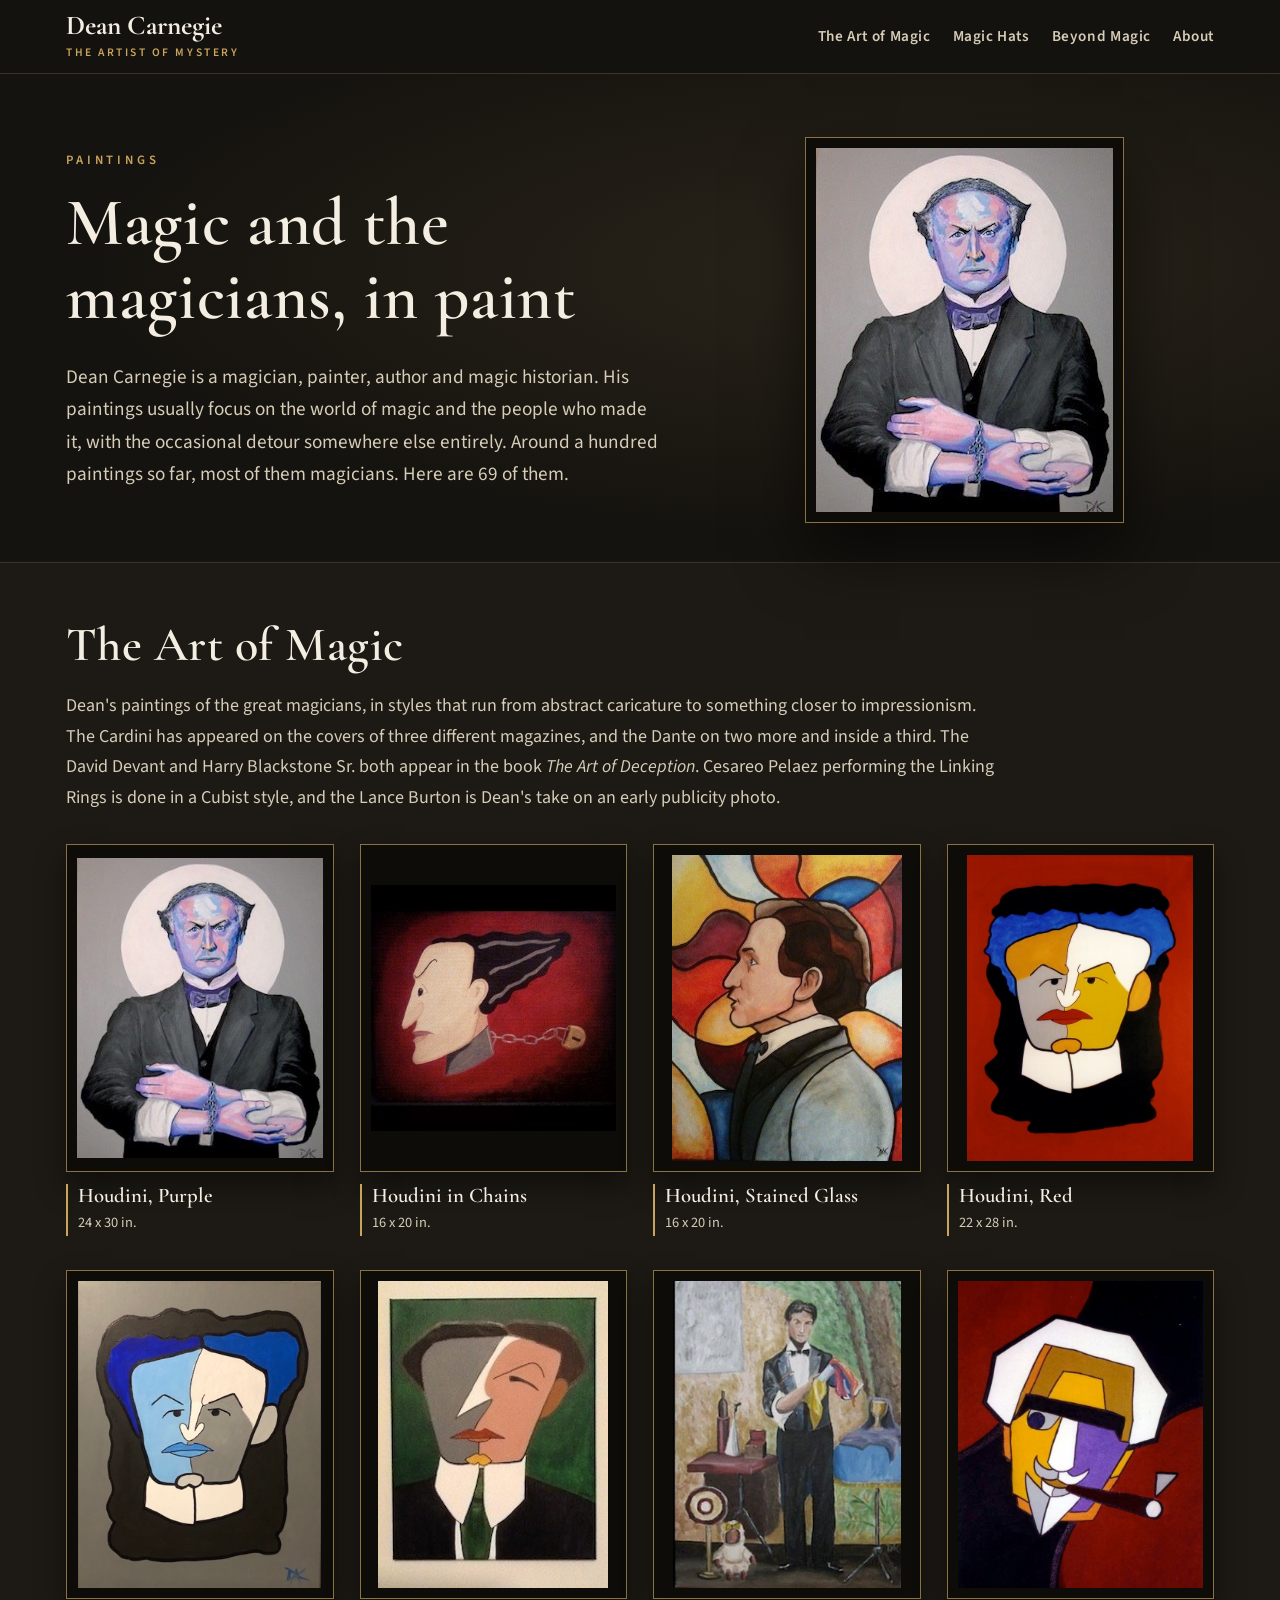
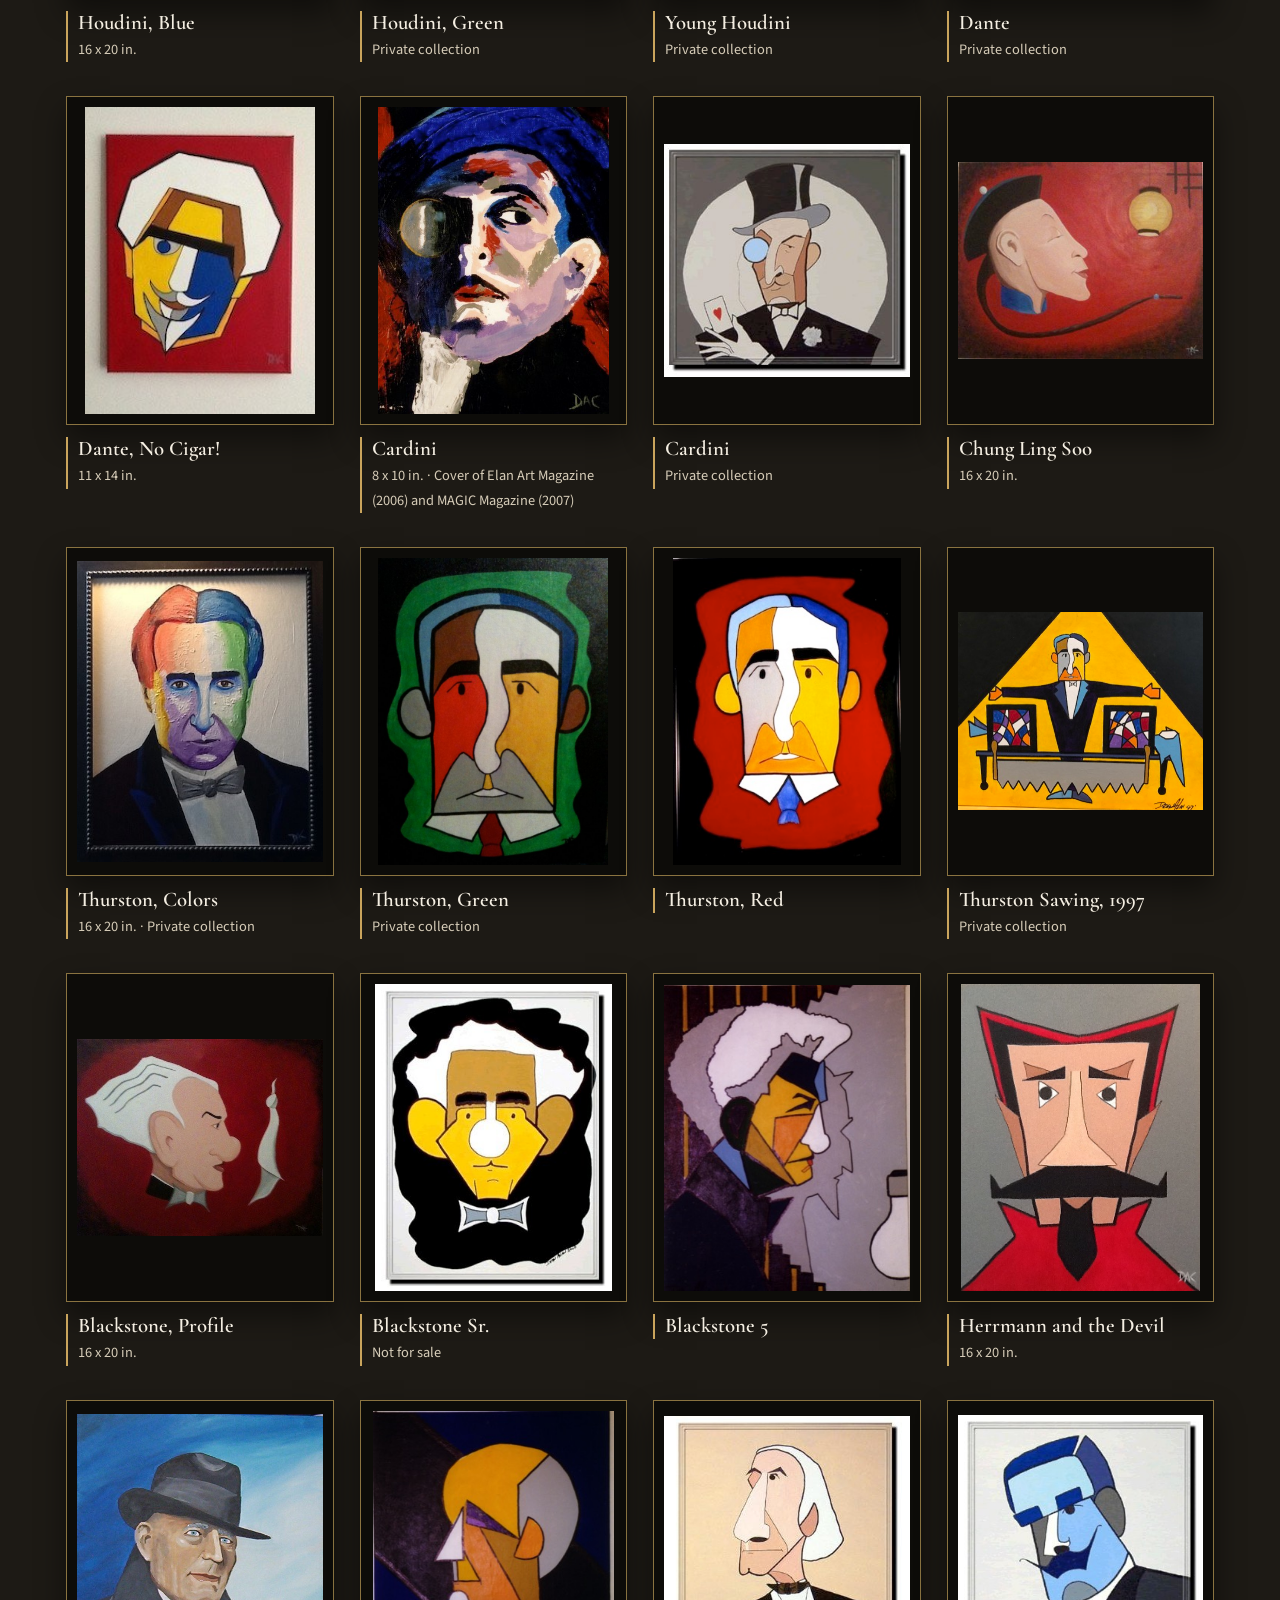
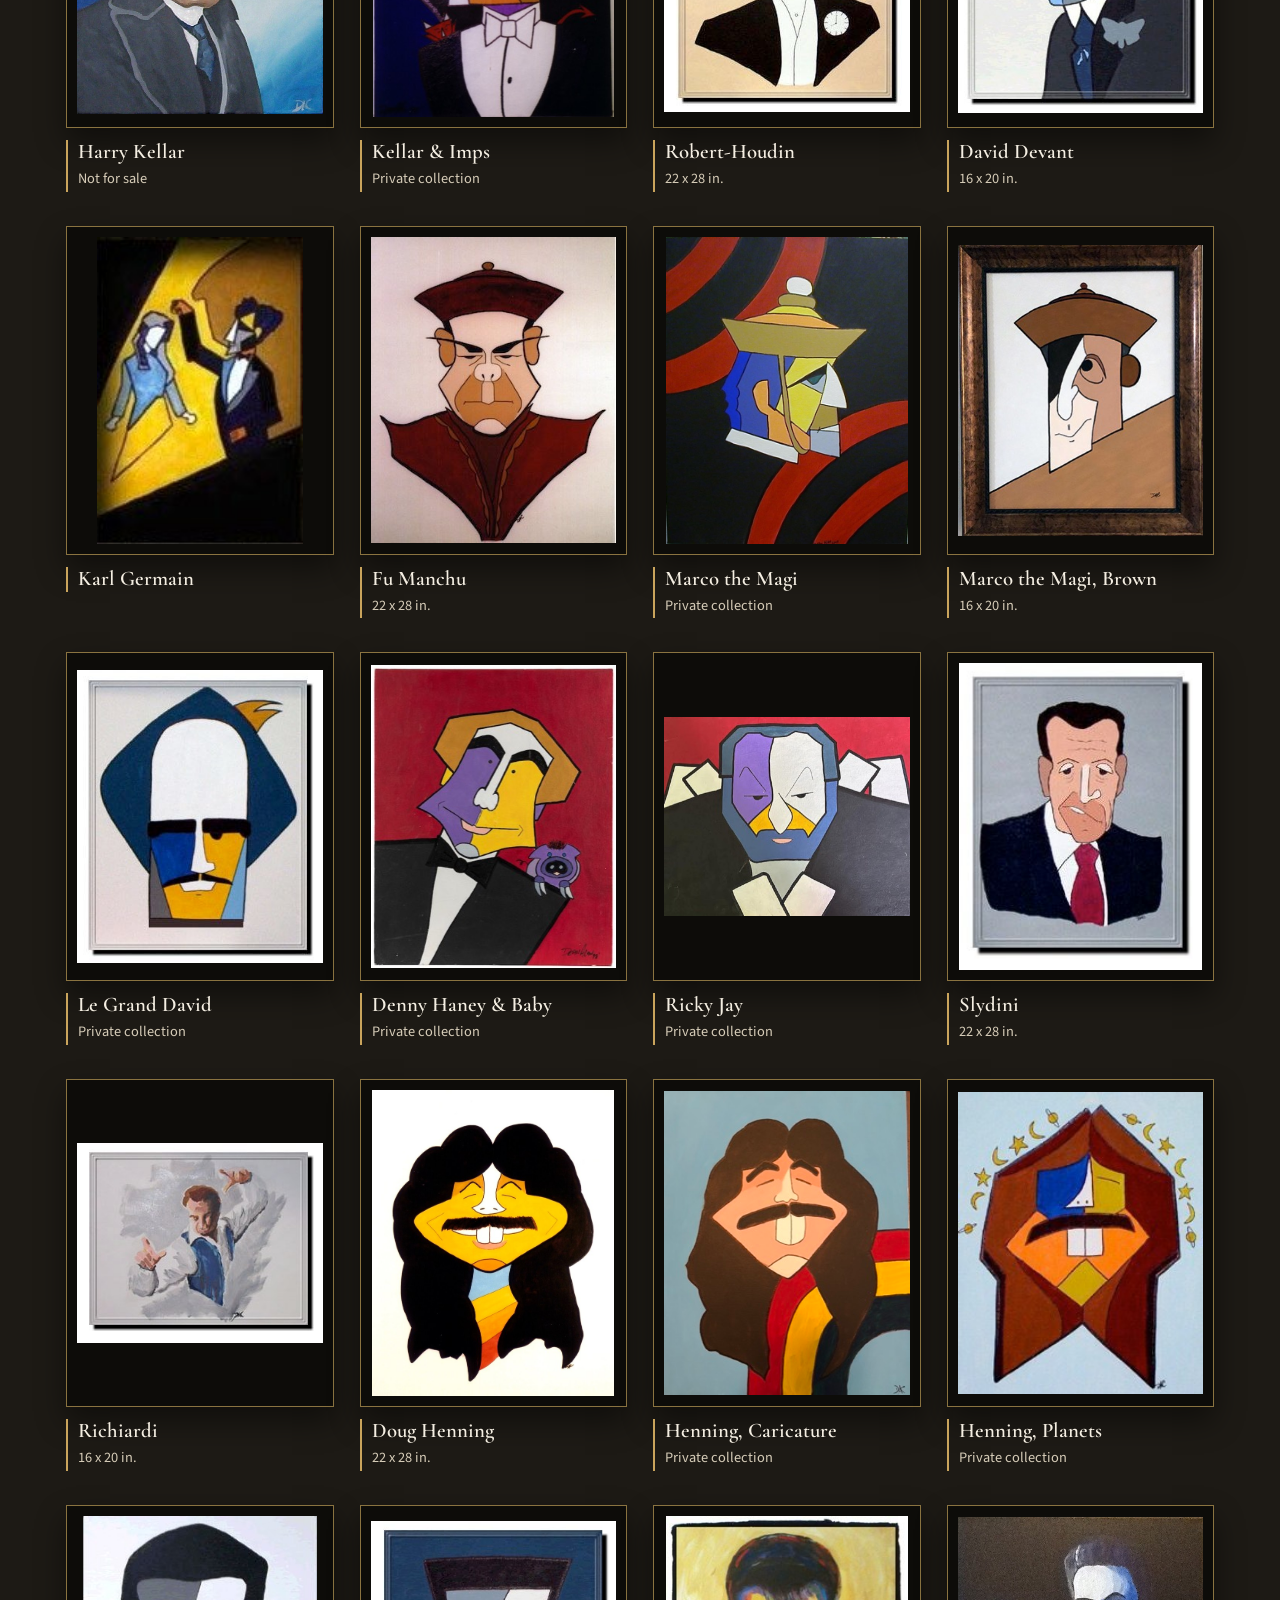
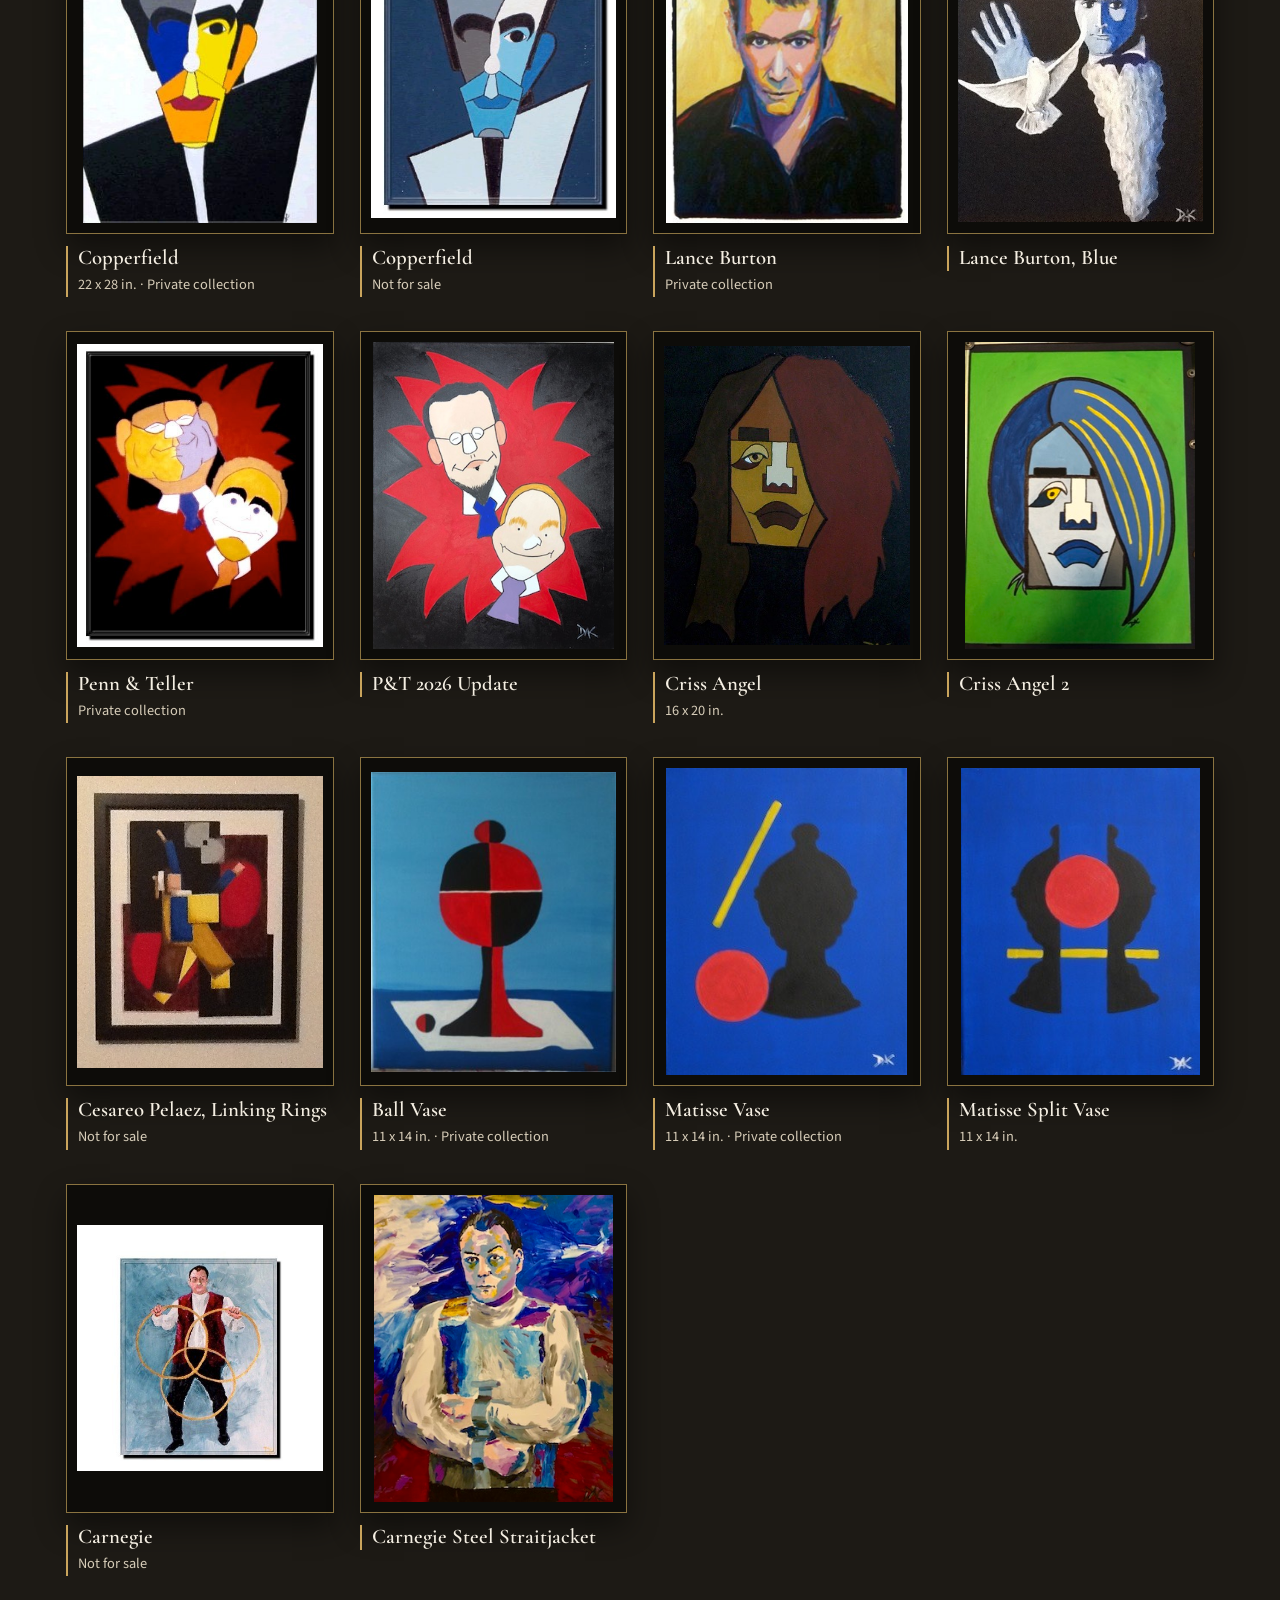
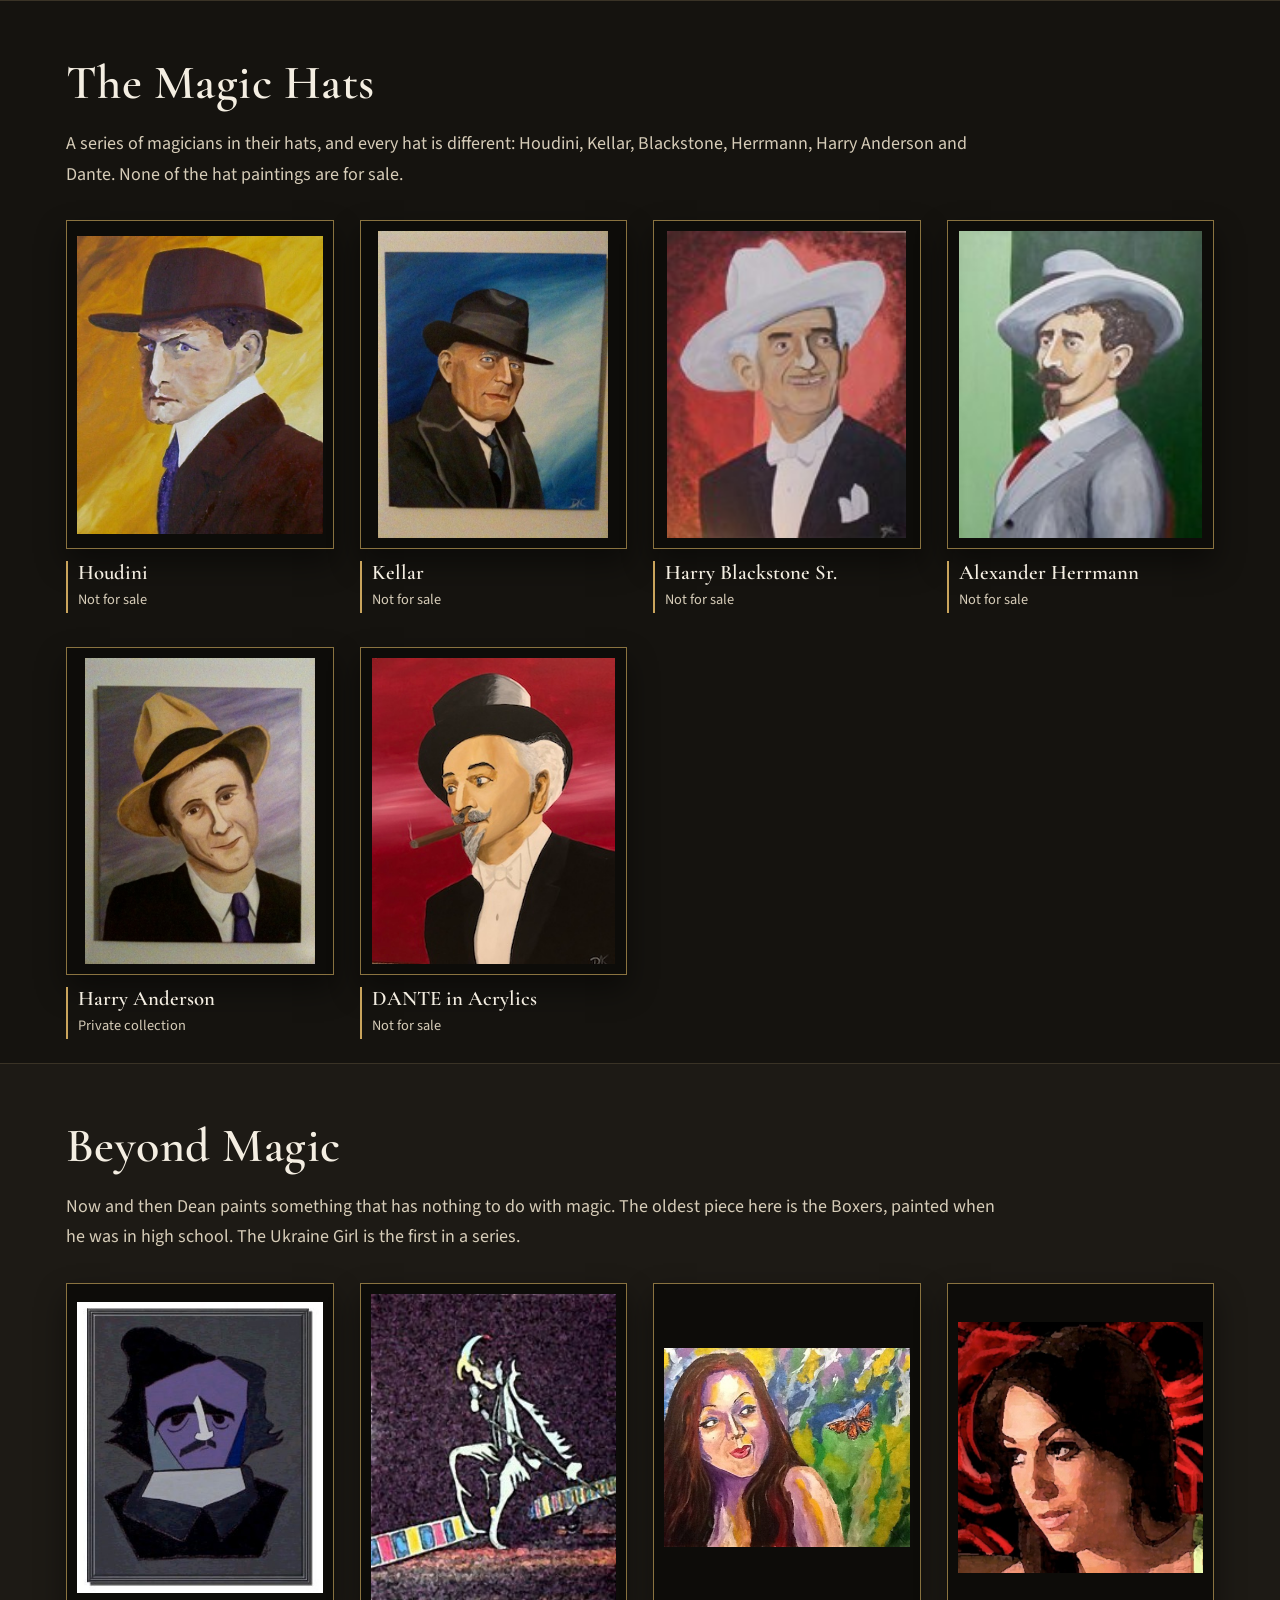
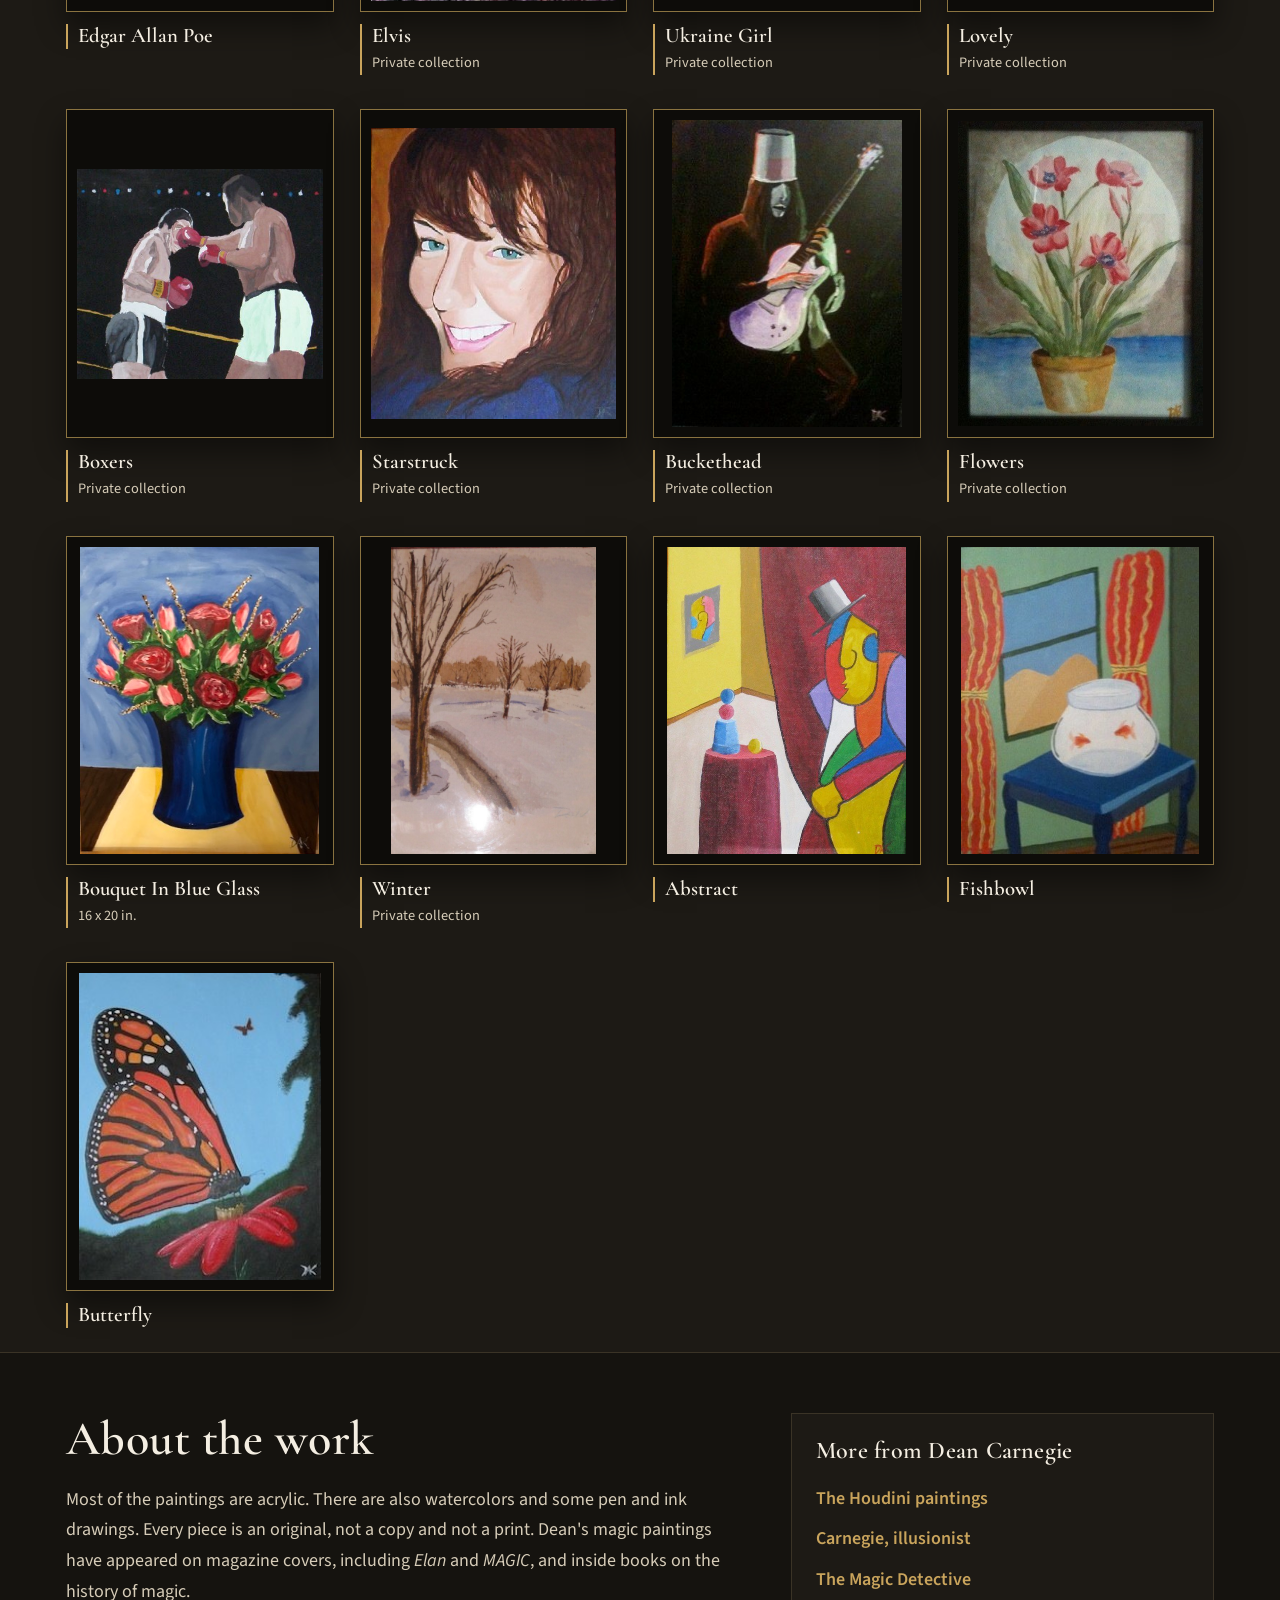
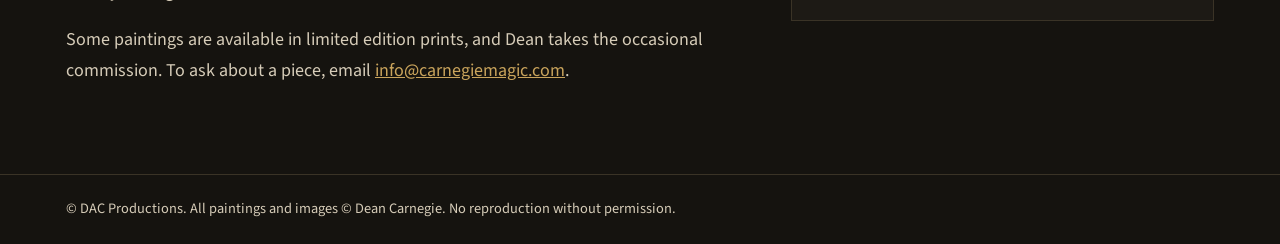
==== commit 112a79d8: "Add Kellar & Imps (private collection) Co-Authored-By: Claude Opus 5.5 <noreply@anthropic.com>" ====
--- a/index.html
+++ b/index.html
@@ -36,12 +36,12 @@
       <p class="lede">Dean Carnegie is a magician, painter, author and magic historian. His paintings
       usually focus on the world of magic and the people who made it, with the occasional
       detour somewhere else entirely. Around a hundred paintings so far, most of them magicians.
-      Here are 68 of them.</p>
+      Here are 69 of them.</p>
     </div>
     <img class="hero-img" src="img/MagicArt-hhpaint4.jpg" alt="Houdini, Purple, painting by Dean Carnegie">
   </div>
 </section>
-<section class="gallery" id="magic"><div class="wrap"><h2>The Art of Magic</h2><p class="note">Dean's paintings of the great magicians, in styles that run from abstract caricature to something closer to impressionism. The Cardini has appeared on the covers of three different magazines, and the Dante on two more and inside a third. The David Devant and Harry Blackstone Sr. both appear in the book <em>The Art of Deception</em>. Cesareo Pelaez performing the Linking Rings is done in a Cubist style, and the Lance Burton is Dean's take on an early publicity photo.</p><div class="wall"><figure class="work"><button class="frame" data-i="0" aria-label="View Houdini, Purple larger"><img src="img/MagicArt-hhpaint4.jpg" alt="Houdini, Purple, painting by Dean Carnegie" loading="lazy"></button><figcaption><span class="t">Houdini, Purple</span><span class="m">24 x 30 in.</span></figcaption></figure><figure class="work"><button class="frame" data-i="1" aria-label="View Houdini in Chains larger"><img src="img/MagicArt-IMG_0382.jpg" alt="Houdini in Chains, painting by Dean Carnegie" loading="lazy"></button><figcaption><span class="t">Houdini in Chains</span><span class="m">16 x 20 in.</span></figcaption></figure><figure class="work"><button class="frame" data-i="2" aria-label="View Houdini, Stained Glass larger"><img src="img/MagicArt-houdinistainedglass.jpg" alt="Houdini, Stained Glass, painting by Dean Carnegie" loading="lazy"></button><figcaption><span class="t">Houdini, Stained Glass</span><span class="m">16 x 20 in.</span></figcaption></figure><figure class="work"><button class="frame" data-i="3" aria-label="View Houdini, Red larger"><img src="img/MagicArt-houdini-copy.jpg" alt="Houdini, Red, painting by Dean Carnegie" loading="lazy"></button><figcaption><span class="t">Houdini, Red</span><span class="m">22 x 28 in.</span></figcaption></figure><figure class="work"><button class="frame" data-i="4" aria-label="View Houdini, Blue larger"><img src="img/MagicArt-houdini-blue.jpg" alt="Houdini, Blue, painting by Dean Carnegie" loading="lazy"></button><figcaption><span class="t">Houdini, Blue</span><span class="m">16 x 20 in.</span></figcaption></figure><figure class="work"><button class="frame" data-i="5" aria-label="View Houdini, Green larger"><img src="img/MagicArt-IMG_0950.jpg" alt="Houdini, Green, painting by Dean Carnegie" loading="lazy"></button><figcaption><span class="t">Houdini, Green</span><span class="m">Private collection</span></figcaption></figure><figure class="work"><button class="frame" data-i="6" aria-label="View Young Houdini larger"><img src="img/MagicArt-youngharry.jpg" alt="Young Houdini, painting by Dean Carnegie" loading="lazy"></button><figcaption><span class="t">Young Houdini</span><span class="m">Private collection</span></figcaption></figure><figure class="work"><button class="frame" data-i="7" aria-label="View Dante larger"><img src="img/MagicArt-dantesm.jpg" alt="Dante, painting by Dean Carnegie" loading="lazy"></button><figcaption><span class="t">Dante</span><span class="m">Private collection</span></figcaption></figure><figure class="work"><button class="frame" data-i="8" aria-label="View Dante, No Cigar! larger"><img src="img/MagicArt-IMG_0949.jpg" alt="Dante, No Cigar!, painting by Dean Carnegie" loading="lazy"></button><figcaption><span class="t">Dante, No Cigar!</span><span class="m">11 x 14 in.</span></figcaption></figure><figure class="work"><button class="frame" data-i="9" aria-label="View Cardini larger"><img src="img/MagicArt-cardinismall.jpg" alt="Cardini, painting by Dean Carnegie" loading="lazy"></button><figcaption><span class="t">Cardini</span><span class="m">8 x 10 in. &middot; Cover of Elan Art Magazine (2006) and MAGIC Magazine (2007)</span></figcaption></figure><figure class="work"><button class="frame" data-i="10" aria-label="View Cardini larger"><img src="img/MagicArt-c1.jpg" alt="Cardini, painting by Dean Carnegie" loading="lazy"></button><figcaption><span class="t">Cardini</span><span class="m">Private collection</span></figcaption></figure><figure class="work"><button class="frame" data-i="11" aria-label="View Chung Ling Soo larger"><img src="img/MagicArt-photochungsm.jpg" alt="Chung Ling Soo, painting by Dean Carnegie" loading="lazy"></button><figcaption><span class="t">Chung Ling Soo</span><span class="m">16 x 20 in.</span></figcaption></figure><figure class="work"><button class="frame" data-i="12" aria-label="View Thurston, Colors larger"><img src="img/MagicArt-thurston.jpg" alt="Thurston, Colors, painting by Dean Carnegie" loading="lazy"></button><figcaption><span class="t">Thurston, Colors</span><span class="m">16 x 20 in. &middot; Private collection</span></figcaption></figure><figure class="work"><button class="frame" data-i="13" aria-label="View Thurston, Green larger"><img src="img/MagicArt-Thurston2.jpg" alt="Thurston, Green, painting by Dean Carnegie" loading="lazy"></button><figcaption><span class="t">Thurston, Green</span><span class="m">Private collection</span></figcaption></figure><figure class="work"><button class="frame" data-i="14" aria-label="View Thurston, Red larger"><img src="img/MagicArt-thurston-red.jpg" alt="Thurston, Red, painting by Dean Carnegie" loading="lazy"></button><figcaption><span class="t">Thurston, Red</span></figcaption></figure><figure class="work"><button class="frame" data-i="15" aria-label="View Thurston Sawing, 1997 larger"><img src="img/MagicArt-thurston-sawing.jpg" alt="Thurston Sawing, 1997, painting by Dean Carnegie" loading="lazy"></button><figcaption><span class="t">Thurston Sawing, 1997</span><span class="m">Private collection</span></figcaption></figure><figure class="work"><button class="frame" data-i="16" aria-label="View Blackstone, Profile larger"><img src="img/MagicArt-blackst.jpg" alt="Blackstone, Profile, painting by Dean Carnegie" loading="lazy"></button><figcaption><span class="t">Blackstone, Profile</span><span class="m">16 x 20 in.</span></figcaption></figure><figure class="work"><button class="frame" data-i="17" aria-label="View Blackstone Sr. larger"><img src="img/MagicArt-b1.jpg" alt="Blackstone Sr., painting by Dean Carnegie" loading="lazy"></button><figcaption><span class="t">Blackstone Sr.</span><span class="m">Not for sale</span></figcaption></figure><figure class="work"><button class="frame" data-i="18" aria-label="View Blackstone 5 larger"><img src="img/MagicArt-blackstone5.jpg" alt="Blackstone 5, painting by Dean Carnegie" loading="lazy"></button><figcaption><span class="t">Blackstone 5</span></figcaption></figure><figure class="work"><button class="frame" data-i="19" aria-label="View Herrmann and the Devil larger"><img src="img/MagicArt-herrmanndevil.jpg" alt="Herrmann and the Devil, painting by Dean Carnegie" loading="lazy"></button><figcaption><span class="t">Herrmann and the Devil</span><span class="m">16 x 20 in.</span></figcaption></figure><figure class="work"><button class="frame" data-i="20" aria-label="View Harry Kellar larger"><img src="img/MagicArt-kellarhat.jpg" alt="Harry Kellar, painting by Dean Carnegie" loading="lazy"></button><figcaption><span class="t">Harry Kellar</span><span class="m">Not for sale</span></figcaption></figure><figure class="work"><button class="frame" data-i="21" aria-label="View Robert-Houdin larger"><img src="img/MagicArt-rh.jpg" alt="Robert-Houdin, painting by Dean Carnegie" loading="lazy"></button><figcaption><span class="t">Robert-Houdin</span><span class="m">22 x 28 in.</span></figcaption></figure><figure class="work"><button class="frame" data-i="22" aria-label="View David Devant larger"><img src="img/MagicArt-devant.jpg" alt="David Devant, painting by Dean Carnegie" loading="lazy"></button><figcaption><span class="t">David Devant</span><span class="m">16 x 20 in.</span></figcaption></figure><figure class="work"><button class="frame" data-i="23" aria-label="View Karl Germain larger"><img src="img/MagicArt-germpnt.jpg" alt="Karl Germain, painting by Dean Carnegie" loading="lazy"></button><figcaption><span class="t">Karl Germain</span></figcaption></figure><figure class="work"><button class="frame" data-i="24" aria-label="View Fu Manchu larger"><img src="img/MagicArt-fumanchusmall.jpg" alt="Fu Manchu, painting by Dean Carnegie" loading="lazy"></button><figcaption><span class="t">Fu Manchu</span><span class="m">22 x 28 in.</span></figcaption></figure><figure class="work"><button class="frame" data-i="25" aria-label="View Marco the Magi larger"><img src="img/MagicArt-legrand.jpg" alt="Marco the Magi, painting by Dean Carnegie" loading="lazy"></button><figcaption><span class="t">Marco the Magi</span><span class="m">Private collection</span></figcaption></figure><figure class="work"><button class="frame" data-i="26" aria-label="View Marco the Magi, Brown larger"><img src="img/MagicArt-marco-brown.jpg" alt="Marco the Magi, Brown, painting by Dean Carnegie" loading="lazy"></button><figcaption><span class="t">Marco the Magi, Brown</span><span class="m">16 x 20 in.</span></figcaption></figure><figure class="work"><button class="frame" data-i="27" aria-label="View Le Grand David larger"><img src="img/MagicArt-lgd.jpg" alt="Le Grand David, painting by Dean Carnegie" loading="lazy"></button><figcaption><span class="t">Le Grand David</span><span class="m">Private collection</span></figcaption></figure><figure class="work"><button class="frame" data-i="28" aria-label="View Denny Haney &amp; Baby larger"><img src="img/MagicArt-dennyhaney-baby.jpg" alt="Denny Haney &amp; Baby, painting by Dean Carnegie" loading="lazy"></button><figcaption><span class="t">Denny Haney &amp; Baby</span><span class="m">Private collection</span></figcaption></figure><figure class="work"><button class="frame" data-i="29" aria-label="View Ricky Jay larger"><img src="img/MagicArt-rickyjay.jpg" alt="Ricky Jay, painting by Dean Carnegie" loading="lazy"></button><figcaption><span class="t">Ricky Jay</span><span class="m">Private collection</span></figcaption></figure><figure class="work"><button class="frame" data-i="30" aria-label="View Slydini larger"><img src="img/MagicArt-sly.jpg" alt="Slydini, painting by Dean Carnegie" loading="lazy"></button><figcaption><span class="t">Slydini</span><span class="m">22 x 28 in.</span></figcaption></figure><figure class="work"><button class="frame" data-i="31" aria-label="View Richiardi larger"><img src="img/MagicArt-rich.jpg" alt="Richiardi, painting by Dean Carnegie" loading="lazy"></button><figcaption><span class="t">Richiardi</span><span class="m">16 x 20 in.</span></figcaption></figure><figure class="work"><button class="frame" data-i="32" aria-label="View Doug Henning larger"><img src="img/MagicArt-henning.jpg" alt="Doug Henning, painting by Dean Carnegie" loading="lazy"></button><figcaption><span class="t">Doug Henning</span><span class="m">22 x 28 in.</span></figcaption></figure><figure class="work"><button class="frame" data-i="33" aria-label="View Henning, Caricature larger"><img src="img/MagicArt-henning-caricature.jpg" alt="Henning, Caricature, painting by Dean Carnegie" loading="lazy"></button><figcaption><span class="t">Henning, Caricature</span><span class="m">Private collection</span></figcaption></figure><figure class="work"><button class="frame" data-i="34" aria-label="View Henning, Planets larger"><img src="img/MagicArt-000_0190.jpg" alt="Henning, Planets, painting by Dean Carnegie" loading="lazy"></button><figcaption><span class="t">Henning, Planets</span><span class="m">Private collection</span></figcaption></figure><figure class="work"><button class="frame" data-i="35" aria-label="View Copperfield larger"><img src="img/MagicArt-Copperfield.jpg" alt="Copperfield, painting by Dean Carnegie" loading="lazy"></button><figcaption><span class="t">Copperfield</span><span class="m">22 x 28 in. &middot; Private collection</span></figcaption></figure><figure class="work"><button class="frame" data-i="36" aria-label="View Copperfield larger"><img src="img/MagicArt-davec2.jpg" alt="Copperfield, painting by Dean Carnegie" loading="lazy"></button><figcaption><span class="t">Copperfield</span><span class="m">Not for sale</span></figcaption></figure><figure class="work"><button class="frame" data-i="37" aria-label="View Lance Burton larger"><img src="img/MagicArt-photo1.jpg" alt="Lance Burton, painting by Dean Carnegie" loading="lazy"></button><figcaption><span class="t">Lance Burton</span><span class="m">Private collection</span></figcaption></figure><figure class="work"><button class="frame" data-i="38" aria-label="View Lance Burton, Blue larger"><img src="img/MagicArt-lanceb.jpg" alt="Lance Burton, Blue, painting by Dean Carnegie" loading="lazy"></button><figcaption><span class="t">Lance Burton, Blue</span></figcaption></figure><figure class="work"><button class="frame" data-i="39" aria-label="View Penn &amp; Teller larger"><img src="img/MagicArt-pt.jpg" alt="Penn &amp; Teller, painting by Dean Carnegie" loading="lazy"></button><figcaption><span class="t">Penn &amp; Teller</span><span class="m">Private collection</span></figcaption></figure><figure class="work"><button class="frame" data-i="40" aria-label="View P&amp;T 2026 Update larger"><img src="img/MagicArt-pt-2026.jpg" alt="P&amp;T 2026 Update, painting by Dean Carnegie" loading="lazy"></button><figcaption><span class="t">P&amp;T 2026 Update</span></figcaption></figure><figure class="work"><button class="frame" data-i="41" aria-label="View Criss Angel larger"><img src="img/MagicArt-c-angel.jpg" alt="Criss Angel, painting by Dean Carnegie" loading="lazy"></button><figcaption><span class="t">Criss Angel</span><span class="m">16 x 20 in.</span></figcaption></figure><figure class="work"><button class="frame" data-i="42" aria-label="View Criss Angel 2 larger"><img src="img/MagicArt-criss-angel-2.jpg" alt="Criss Angel 2, painting by Dean Carnegie" loading="lazy"></button><figcaption><span class="t">Criss Angel 2</span></figcaption></figure><figure class="work"><button class="frame" data-i="43" aria-label="View Cesareo Pelaez, Linking Rings larger"><img src="img/NewArt-photo.jpg" alt="Cesareo Pelaez, Linking Rings, painting by Dean Carnegie" loading="lazy"></button><figcaption><span class="t">Cesareo Pelaez, Linking Rings</span><span class="m">Not for sale</span></figcaption></figure><figure class="work"><button class="frame" data-i="44" aria-label="View Ball Vase larger"><img src="img/MagicArt-ballv.jpg" alt="Ball Vase, painting by Dean Carnegie" loading="lazy"></button><figcaption><span class="t">Ball Vase</span><span class="m">11 x 14 in. &middot; Private collection</span></figcaption></figure><figure class="work"><button class="frame" data-i="45" aria-label="View Matisse Vase larger"><img src="img/MagicArt-IMG_1098.jpg" alt="Matisse Vase, painting by Dean Carnegie" loading="lazy"></button><figcaption><span class="t">Matisse Vase</span><span class="m">11 x 14 in. &middot; Private collection</span></figcaption></figure><figure class="work"><button class="frame" data-i="46" aria-label="View Matisse Split Vase larger"><img src="img/MagicArt-IMG_1099.jpg" alt="Matisse Split Vase, painting by Dean Carnegie" loading="lazy"></button><figcaption><span class="t">Matisse Split Vase</span><span class="m">11 x 14 in.</span></figcaption></figure><figure class="work"><button class="frame" data-i="47" aria-label="View Carnegie larger"><img src="img/MagicArt-dachula.jpg" alt="Carnegie, painting by Dean Carnegie" loading="lazy"></button><figcaption><span class="t">Carnegie</span><span class="m">Not for sale</span></figcaption></figure><figure class="work"><button class="frame" data-i="48" aria-label="View Carnegie Steel Straitjacket larger"><img src="img/MagicArt-straitjacket.jpg" alt="Carnegie Steel Straitjacket, painting by Dean Carnegie" loading="lazy"></button><figcaption><span class="t">Carnegie Steel Straitjacket</span></figcaption></figure></div></div></section><section class="gallery" id="hats"><div class="wrap"><h2>The Magic Hats</h2><p class="note">A series of magicians in their hats, and every hat is different: Houdini, Kellar, Blackstone, Herrmann, Harry Anderson and Dante. None of the hat paintings are for sale.</p><div class="wall"><figure class="work"><button class="frame" data-i="49" aria-label="View Houdini larger"><img src="img/Hats-houdinihat1.jpg" alt="Houdini, painting by Dean Carnegie" loading="lazy"></button><figcaption><span class="t">Houdini</span><span class="m">Not for sale</span></figcaption></figure><figure class="work"><button class="frame" data-i="50" aria-label="View Kellar larger"><img src="img/Hats-IMG_0013.jpg" alt="Kellar, painting by Dean Carnegie" loading="lazy"></button><figcaption><span class="t">Kellar</span><span class="m">Not for sale</span></figcaption></figure><figure class="work"><button class="frame" data-i="51" aria-label="View Harry Blackstone Sr. larger"><img src="img/Hats-blackstonesmall.jpg" alt="Harry Blackstone Sr., painting by Dean Carnegie" loading="lazy"></button><figcaption><span class="t">Harry Blackstone Sr.</span><span class="m">Not for sale</span></figcaption></figure><figure class="work"><button class="frame" data-i="52" aria-label="View Alexander Herrmann larger"><img src="img/Hats-hermannsmall.jpg" alt="Alexander Herrmann, painting by Dean Carnegie" loading="lazy"></button><figcaption><span class="t">Alexander Herrmann</span><span class="m">Not for sale</span></figcaption></figure><figure class="work"><button class="frame" data-i="53" aria-label="View Harry Anderson larger"><img src="img/Hats-IMG_0006.jpg" alt="Harry Anderson, painting by Dean Carnegie" loading="lazy"></button><figcaption><span class="t">Harry Anderson</span><span class="m">Private collection</span></figcaption></figure><figure class="work"><button class="frame" data-i="54" aria-label="View DANTE in Acrylics larger"><img src="img/Hats-dante.jpg" alt="DANTE in Acrylics, painting by Dean Carnegie" loading="lazy"></button><figcaption><span class="t">DANTE in Acrylics</span><span class="m">Not for sale</span></figcaption></figure></div></div></section><section class="gallery" id="beyond"><div class="wrap"><h2>Beyond Magic</h2><p class="note">Now and then Dean paints something that has nothing to do with magic. The oldest piece here is the Boxers, painted when he was in high school. The Ukraine Girl is the first in a series.</p><div class="wall"><figure class="work"><button class="frame" data-i="55" aria-label="View Edgar Allan Poe larger"><img src="img/art2-poe.jpg" alt="Edgar Allan Poe, painting by Dean Carnegie" loading="lazy"></button><figcaption><span class="t">Edgar Allan Poe</span></figcaption></figure><figure class="work"><button class="frame" data-i="56" aria-label="View Elvis larger"><img src="img/art2-elvis2.jpg" alt="Elvis, painting by Dean Carnegie" loading="lazy"></button><figcaption><span class="t">Elvis</span><span class="m">Private collection</span></figcaption></figure><figure class="work"><button class="frame" data-i="57" aria-label="View Ukraine Girl larger"><img src="img/art2-lisa5_edited2.jpg" alt="Ukraine Girl, painting by Dean Carnegie" loading="lazy"></button><figcaption><span class="t">Ukraine Girl</span><span class="m">Private collection</span></figcaption></figure><figure class="work"><button class="frame" data-i="58" aria-label="View Lovely larger"><img src="img/art2-dla.jpg" alt="Lovely, painting by Dean Carnegie" loading="lazy"></button><figcaption><span class="t">Lovely</span><span class="m">Private collection</span></figcaption></figure><figure class="work"><button class="frame" data-i="59" aria-label="View Boxers larger"><img src="img/art2-boxers.jpg" alt="Boxers, painting by Dean Carnegie" loading="lazy"></button><figcaption><span class="t">Boxers</span><span class="m">Private collection</span></figcaption></figure><figure class="work"><button class="frame" data-i="60" aria-label="View Starstruck larger"><img src="img/art2-IMG_0081-1.jpg" alt="Starstruck, painting by Dean Carnegie" loading="lazy"></button><figcaption><span class="t">Starstruck</span><span class="m">Private collection</span></figcaption></figure><figure class="work"><button class="frame" data-i="61" aria-label="View Buckethead larger"><img src="img/art2-bucket.jpg" alt="Buckethead, painting by Dean Carnegie" loading="lazy"></button><figcaption><span class="t">Buckethead</span><span class="m">Private collection</span></figcaption></figure><figure class="work"><button class="frame" data-i="62" aria-label="View Flowers larger"><img src="img/art2-flowersforyou.jpg" alt="Flowers, painting by Dean Carnegie" loading="lazy"></button><figcaption><span class="t">Flowers</span><span class="m">Private collection</span></figcaption></figure><figure class="work"><button class="frame" data-i="63" aria-label="View Bouquet In Blue Glass larger"><img src="img/art2-bouquet-blue-glass.jpg" alt="Bouquet In Blue Glass, painting by Dean Carnegie" loading="lazy"></button><figcaption><span class="t">Bouquet In Blue Glass</span><span class="m">16 x 20 in.</span></figcaption></figure><figure class="work"><button class="frame" data-i="64" aria-label="View Winter larger"><img src="img/art2-IMG_0178_2.jpg" alt="Winter, painting by Dean Carnegie" loading="lazy"></button><figcaption><span class="t">Winter</span><span class="m">Private collection</span></figcaption></figure><figure class="work"><button class="frame" data-i="65" aria-label="View Abstract larger"><img src="img/art2-abstractdac.jpg" alt="Abstract, painting by Dean Carnegie" loading="lazy"></button><figcaption><span class="t">Abstract</span></figcaption></figure><figure class="work"><button class="frame" data-i="66" aria-label="View Fishbowl larger"><img src="img/art2-beforeafter.jpg" alt="Fishbowl, painting by Dean Carnegie" loading="lazy"></button><figcaption><span class="t">Fishbowl</span></figcaption></figure><figure class="work"><button class="frame" data-i="67" aria-label="View Butterfly larger"><img src="img/NewArt-IMG_1030a.jpg" alt="Butterfly, painting by Dean Carnegie" loading="lazy"></button><figcaption><span class="t">Butterfly</span></figcaption></figure></div></div></section>
+<section class="gallery" id="magic"><div class="wrap"><h2>The Art of Magic</h2><p class="note">Dean's paintings of the great magicians, in styles that run from abstract caricature to something closer to impressionism. The Cardini has appeared on the covers of three different magazines, and the Dante on two more and inside a third. The David Devant and Harry Blackstone Sr. both appear in the book <em>The Art of Deception</em>. Cesareo Pelaez performing the Linking Rings is done in a Cubist style, and the Lance Burton is Dean's take on an early publicity photo.</p><div class="wall"><figure class="work"><button class="frame" data-i="0" aria-label="View Houdini, Purple larger"><img src="img/MagicArt-hhpaint4.jpg" alt="Houdini, Purple, painting by Dean Carnegie" loading="lazy"></button><figcaption><span class="t">Houdini, Purple</span><span class="m">24 x 30 in.</span></figcaption></figure><figure class="work"><button class="frame" data-i="1" aria-label="View Houdini in Chains larger"><img src="img/MagicArt-IMG_0382.jpg" alt="Houdini in Chains, painting by Dean Carnegie" loading="lazy"></button><figcaption><span class="t">Houdini in Chains</span><span class="m">16 x 20 in.</span></figcaption></figure><figure class="work"><button class="frame" data-i="2" aria-label="View Houdini, Stained Glass larger"><img src="img/MagicArt-houdinistainedglass.jpg" alt="Houdini, Stained Glass, painting by Dean Carnegie" loading="lazy"></button><figcaption><span class="t">Houdini, Stained Glass</span><span class="m">16 x 20 in.</span></figcaption></figure><figure class="work"><button class="frame" data-i="3" aria-label="View Houdini, Red larger"><img src="img/MagicArt-houdini-copy.jpg" alt="Houdini, Red, painting by Dean Carnegie" loading="lazy"></button><figcaption><span class="t">Houdini, Red</span><span class="m">22 x 28 in.</span></figcaption></figure><figure class="work"><button class="frame" data-i="4" aria-label="View Houdini, Blue larger"><img src="img/MagicArt-houdini-blue.jpg" alt="Houdini, Blue, painting by Dean Carnegie" loading="lazy"></button><figcaption><span class="t">Houdini, Blue</span><span class="m">16 x 20 in.</span></figcaption></figure><figure class="work"><button class="frame" data-i="5" aria-label="View Houdini, Green larger"><img src="img/MagicArt-IMG_0950.jpg" alt="Houdini, Green, painting by Dean Carnegie" loading="lazy"></button><figcaption><span class="t">Houdini, Green</span><span class="m">Private collection</span></figcaption></figure><figure class="work"><button class="frame" data-i="6" aria-label="View Young Houdini larger"><img src="img/MagicArt-youngharry.jpg" alt="Young Houdini, painting by Dean Carnegie" loading="lazy"></button><figcaption><span class="t">Young Houdini</span><span class="m">Private collection</span></figcaption></figure><figure class="work"><button class="frame" data-i="7" aria-label="View Dante larger"><img src="img/MagicArt-dantesm.jpg" alt="Dante, painting by Dean Carnegie" loading="lazy"></button><figcaption><span class="t">Dante</span><span class="m">Private collection</span></figcaption></figure><figure class="work"><button class="frame" data-i="8" aria-label="View Dante, No Cigar! larger"><img src="img/MagicArt-IMG_0949.jpg" alt="Dante, No Cigar!, painting by Dean Carnegie" loading="lazy"></button><figcaption><span class="t">Dante, No Cigar!</span><span class="m">11 x 14 in.</span></figcaption></figure><figure class="work"><button class="frame" data-i="9" aria-label="View Cardini larger"><img src="img/MagicArt-cardinismall.jpg" alt="Cardini, painting by Dean Carnegie" loading="lazy"></button><figcaption><span class="t">Cardini</span><span class="m">8 x 10 in. &middot; Cover of Elan Art Magazine (2006) and MAGIC Magazine (2007)</span></figcaption></figure><figure class="work"><button class="frame" data-i="10" aria-label="View Cardini larger"><img src="img/MagicArt-c1.jpg" alt="Cardini, painting by Dean Carnegie" loading="lazy"></button><figcaption><span class="t">Cardini</span><span class="m">Private collection</span></figcaption></figure><figure class="work"><button class="frame" data-i="11" aria-label="View Chung Ling Soo larger"><img src="img/MagicArt-photochungsm.jpg" alt="Chung Ling Soo, painting by Dean Carnegie" loading="lazy"></button><figcaption><span class="t">Chung Ling Soo</span><span class="m">16 x 20 in.</span></figcaption></figure><figure class="work"><button class="frame" data-i="12" aria-label="View Thurston, Colors larger"><img src="img/MagicArt-thurston.jpg" alt="Thurston, Colors, painting by Dean Carnegie" loading="lazy"></button><figcaption><span class="t">Thurston, Colors</span><span class="m">16 x 20 in. &middot; Private collection</span></figcaption></figure><figure class="work"><button class="frame" data-i="13" aria-label="View Thurston, Green larger"><img src="img/MagicArt-Thurston2.jpg" alt="Thurston, Green, painting by Dean Carnegie" loading="lazy"></button><figcaption><span class="t">Thurston, Green</span><span class="m">Private collection</span></figcaption></figure><figure class="work"><button class="frame" data-i="14" aria-label="View Thurston, Red larger"><img src="img/MagicArt-thurston-red.jpg" alt="Thurston, Red, painting by Dean Carnegie" loading="lazy"></button><figcaption><span class="t">Thurston, Red</span></figcaption></figure><figure class="work"><button class="frame" data-i="15" aria-label="View Thurston Sawing, 1997 larger"><img src="img/MagicArt-thurston-sawing.jpg" alt="Thurston Sawing, 1997, painting by Dean Carnegie" loading="lazy"></button><figcaption><span class="t">Thurston Sawing, 1997</span><span class="m">Private collection</span></figcaption></figure><figure class="work"><button class="frame" data-i="16" aria-label="View Blackstone, Profile larger"><img src="img/MagicArt-blackst.jpg" alt="Blackstone, Profile, painting by Dean Carnegie" loading="lazy"></button><figcaption><span class="t">Blackstone, Profile</span><span class="m">16 x 20 in.</span></figcaption></figure><figure class="work"><button class="frame" data-i="17" aria-label="View Blackstone Sr. larger"><img src="img/MagicArt-b1.jpg" alt="Blackstone Sr., painting by Dean Carnegie" loading="lazy"></button><figcaption><span class="t">Blackstone Sr.</span><span class="m">Not for sale</span></figcaption></figure><figure class="work"><button class="frame" data-i="18" aria-label="View Blackstone 5 larger"><img src="img/MagicArt-blackstone5.jpg" alt="Blackstone 5, painting by Dean Carnegie" loading="lazy"></button><figcaption><span class="t">Blackstone 5</span></figcaption></figure><figure class="work"><button class="frame" data-i="19" aria-label="View Herrmann and the Devil larger"><img src="img/MagicArt-herrmanndevil.jpg" alt="Herrmann and the Devil, painting by Dean Carnegie" loading="lazy"></button><figcaption><span class="t">Herrmann and the Devil</span><span class="m">16 x 20 in.</span></figcaption></figure><figure class="work"><button class="frame" data-i="20" aria-label="View Harry Kellar larger"><img src="img/MagicArt-kellarhat.jpg" alt="Harry Kellar, painting by Dean Carnegie" loading="lazy"></button><figcaption><span class="t">Harry Kellar</span><span class="m">Not for sale</span></figcaption></figure><figure class="work"><button class="frame" data-i="21" aria-label="View Kellar &amp; Imps larger"><img src="img/MagicArt-kellar-imps.jpg" alt="Kellar &amp; Imps, painting by Dean Carnegie" loading="lazy"></button><figcaption><span class="t">Kellar &amp; Imps</span><span class="m">Private collection</span></figcaption></figure><figure class="work"><button class="frame" data-i="22" aria-label="View Robert-Houdin larger"><img src="img/MagicArt-rh.jpg" alt="Robert-Houdin, painting by Dean Carnegie" loading="lazy"></button><figcaption><span class="t">Robert-Houdin</span><span class="m">22 x 28 in.</span></figcaption></figure><figure class="work"><button class="frame" data-i="23" aria-label="View David Devant larger"><img src="img/MagicArt-devant.jpg" alt="David Devant, painting by Dean Carnegie" loading="lazy"></button><figcaption><span class="t">David Devant</span><span class="m">16 x 20 in.</span></figcaption></figure><figure class="work"><button class="frame" data-i="24" aria-label="View Karl Germain larger"><img src="img/MagicArt-germpnt.jpg" alt="Karl Germain, painting by Dean Carnegie" loading="lazy"></button><figcaption><span class="t">Karl Germain</span></figcaption></figure><figure class="work"><button class="frame" data-i="25" aria-label="View Fu Manchu larger"><img src="img/MagicArt-fumanchusmall.jpg" alt="Fu Manchu, painting by Dean Carnegie" loading="lazy"></button><figcaption><span class="t">Fu Manchu</span><span class="m">22 x 28 in.</span></figcaption></figure><figure class="work"><button class="frame" data-i="26" aria-label="View Marco the Magi larger"><img src="img/MagicArt-legrand.jpg" alt="Marco the Magi, painting by Dean Carnegie" loading="lazy"></button><figcaption><span class="t">Marco the Magi</span><span class="m">Private collection</span></figcaption></figure><figure class="work"><button class="frame" data-i="27" aria-label="View Marco the Magi, Brown larger"><img src="img/MagicArt-marco-brown.jpg" alt="Marco the Magi, Brown, painting by Dean Carnegie" loading="lazy"></button><figcaption><span class="t">Marco the Magi, Brown</span><span class="m">16 x 20 in.</span></figcaption></figure><figure class="work"><button class="frame" data-i="28" aria-label="View Le Grand David larger"><img src="img/MagicArt-lgd.jpg" alt="Le Grand David, painting by Dean Carnegie" loading="lazy"></button><figcaption><span class="t">Le Grand David</span><span class="m">Private collection</span></figcaption></figure><figure class="work"><button class="frame" data-i="29" aria-label="View Denny Haney &amp; Baby larger"><img src="img/MagicArt-dennyhaney-baby.jpg" alt="Denny Haney &amp; Baby, painting by Dean Carnegie" loading="lazy"></button><figcaption><span class="t">Denny Haney &amp; Baby</span><span class="m">Private collection</span></figcaption></figure><figure class="work"><button class="frame" data-i="30" aria-label="View Ricky Jay larger"><img src="img/MagicArt-rickyjay.jpg" alt="Ricky Jay, painting by Dean Carnegie" loading="lazy"></button><figcaption><span class="t">Ricky Jay</span><span class="m">Private collection</span></figcaption></figure><figure class="work"><button class="frame" data-i="31" aria-label="View Slydini larger"><img src="img/MagicArt-sly.jpg" alt="Slydini, painting by Dean Carnegie" loading="lazy"></button><figcaption><span class="t">Slydini</span><span class="m">22 x 28 in.</span></figcaption></figure><figure class="work"><button class="frame" data-i="32" aria-label="View Richiardi larger"><img src="img/MagicArt-rich.jpg" alt="Richiardi, painting by Dean Carnegie" loading="lazy"></button><figcaption><span class="t">Richiardi</span><span class="m">16 x 20 in.</span></figcaption></figure><figure class="work"><button class="frame" data-i="33" aria-label="View Doug Henning larger"><img src="img/MagicArt-henning.jpg" alt="Doug Henning, painting by Dean Carnegie" loading="lazy"></button><figcaption><span class="t">Doug Henning</span><span class="m">22 x 28 in.</span></figcaption></figure><figure class="work"><button class="frame" data-i="34" aria-label="View Henning, Caricature larger"><img src="img/MagicArt-henning-caricature.jpg" alt="Henning, Caricature, painting by Dean Carnegie" loading="lazy"></button><figcaption><span class="t">Henning, Caricature</span><span class="m">Private collection</span></figcaption></figure><figure class="work"><button class="frame" data-i="35" aria-label="View Henning, Planets larger"><img src="img/MagicArt-000_0190.jpg" alt="Henning, Planets, painting by Dean Carnegie" loading="lazy"></button><figcaption><span class="t">Henning, Planets</span><span class="m">Private collection</span></figcaption></figure><figure class="work"><button class="frame" data-i="36" aria-label="View Copperfield larger"><img src="img/MagicArt-Copperfield.jpg" alt="Copperfield, painting by Dean Carnegie" loading="lazy"></button><figcaption><span class="t">Copperfield</span><span class="m">22 x 28 in. &middot; Private collection</span></figcaption></figure><figure class="work"><button class="frame" data-i="37" aria-label="View Copperfield larger"><img src="img/MagicArt-davec2.jpg" alt="Copperfield, painting by Dean Carnegie" loading="lazy"></button><figcaption><span class="t">Copperfield</span><span class="m">Not for sale</span></figcaption></figure><figure class="work"><button class="frame" data-i="38" aria-label="View Lance Burton larger"><img src="img/MagicArt-photo1.jpg" alt="Lance Burton, painting by Dean Carnegie" loading="lazy"></button><figcaption><span class="t">Lance Burton</span><span class="m">Private collection</span></figcaption></figure><figure class="work"><button class="frame" data-i="39" aria-label="View Lance Burton, Blue larger"><img src="img/MagicArt-lanceb.jpg" alt="Lance Burton, Blue, painting by Dean Carnegie" loading="lazy"></button><figcaption><span class="t">Lance Burton, Blue</span></figcaption></figure><figure class="work"><button class="frame" data-i="40" aria-label="View Penn &amp; Teller larger"><img src="img/MagicArt-pt.jpg" alt="Penn &amp; Teller, painting by Dean Carnegie" loading="lazy"></button><figcaption><span class="t">Penn &amp; Teller</span><span class="m">Private collection</span></figcaption></figure><figure class="work"><button class="frame" data-i="41" aria-label="View P&amp;T 2026 Update larger"><img src="img/MagicArt-pt-2026.jpg" alt="P&amp;T 2026 Update, painting by Dean Carnegie" loading="lazy"></button><figcaption><span class="t">P&amp;T 2026 Update</span></figcaption></figure><figure class="work"><button class="frame" data-i="42" aria-label="View Criss Angel larger"><img src="img/MagicArt-c-angel.jpg" alt="Criss Angel, painting by Dean Carnegie" loading="lazy"></button><figcaption><span class="t">Criss Angel</span><span class="m">16 x 20 in.</span></figcaption></figure><figure class="work"><button class="frame" data-i="43" aria-label="View Criss Angel 2 larger"><img src="img/MagicArt-criss-angel-2.jpg" alt="Criss Angel 2, painting by Dean Carnegie" loading="lazy"></button><figcaption><span class="t">Criss Angel 2</span></figcaption></figure><figure class="work"><button class="frame" data-i="44" aria-label="View Cesareo Pelaez, Linking Rings larger"><img src="img/NewArt-photo.jpg" alt="Cesareo Pelaez, Linking Rings, painting by Dean Carnegie" loading="lazy"></button><figcaption><span class="t">Cesareo Pelaez, Linking Rings</span><span class="m">Not for sale</span></figcaption></figure><figure class="work"><button class="frame" data-i="45" aria-label="View Ball Vase larger"><img src="img/MagicArt-ballv.jpg" alt="Ball Vase, painting by Dean Carnegie" loading="lazy"></button><figcaption><span class="t">Ball Vase</span><span class="m">11 x 14 in. &middot; Private collection</span></figcaption></figure><figure class="work"><button class="frame" data-i="46" aria-label="View Matisse Vase larger"><img src="img/MagicArt-IMG_1098.jpg" alt="Matisse Vase, painting by Dean Carnegie" loading="lazy"></button><figcaption><span class="t">Matisse Vase</span><span class="m">11 x 14 in. &middot; Private collection</span></figcaption></figure><figure class="work"><button class="frame" data-i="47" aria-label="View Matisse Split Vase larger"><img src="img/MagicArt-IMG_1099.jpg" alt="Matisse Split Vase, painting by Dean Carnegie" loading="lazy"></button><figcaption><span class="t">Matisse Split Vase</span><span class="m">11 x 14 in.</span></figcaption></figure><figure class="work"><button class="frame" data-i="48" aria-label="View Carnegie larger"><img src="img/MagicArt-dachula.jpg" alt="Carnegie, painting by Dean Carnegie" loading="lazy"></button><figcaption><span class="t">Carnegie</span><span class="m">Not for sale</span></figcaption></figure><figure class="work"><button class="frame" data-i="49" aria-label="View Carnegie Steel Straitjacket larger"><img src="img/MagicArt-straitjacket.jpg" alt="Carnegie Steel Straitjacket, painting by Dean Carnegie" loading="lazy"></button><figcaption><span class="t">Carnegie Steel Straitjacket</span></figcaption></figure></div></div></section><section class="gallery" id="hats"><div class="wrap"><h2>The Magic Hats</h2><p class="note">A series of magicians in their hats, and every hat is different: Houdini, Kellar, Blackstone, Herrmann, Harry Anderson and Dante. None of the hat paintings are for sale.</p><div class="wall"><figure class="work"><button class="frame" data-i="50" aria-label="View Houdini larger"><img src="img/Hats-houdinihat1.jpg" alt="Houdini, painting by Dean Carnegie" loading="lazy"></button><figcaption><span class="t">Houdini</span><span class="m">Not for sale</span></figcaption></figure><figure class="work"><button class="frame" data-i="51" aria-label="View Kellar larger"><img src="img/Hats-IMG_0013.jpg" alt="Kellar, painting by Dean Carnegie" loading="lazy"></button><figcaption><span class="t">Kellar</span><span class="m">Not for sale</span></figcaption></figure><figure class="work"><button class="frame" data-i="52" aria-label="View Harry Blackstone Sr. larger"><img src="img/Hats-blackstonesmall.jpg" alt="Harry Blackstone Sr., painting by Dean Carnegie" loading="lazy"></button><figcaption><span class="t">Harry Blackstone Sr.</span><span class="m">Not for sale</span></figcaption></figure><figure class="work"><button class="frame" data-i="53" aria-label="View Alexander Herrmann larger"><img src="img/Hats-hermannsmall.jpg" alt="Alexander Herrmann, painting by Dean Carnegie" loading="lazy"></button><figcaption><span class="t">Alexander Herrmann</span><span class="m">Not for sale</span></figcaption></figure><figure class="work"><button class="frame" data-i="54" aria-label="View Harry Anderson larger"><img src="img/Hats-IMG_0006.jpg" alt="Harry Anderson, painting by Dean Carnegie" loading="lazy"></button><figcaption><span class="t">Harry Anderson</span><span class="m">Private collection</span></figcaption></figure><figure class="work"><button class="frame" data-i="55" aria-label="View DANTE in Acrylics larger"><img src="img/Hats-dante.jpg" alt="DANTE in Acrylics, painting by Dean Carnegie" loading="lazy"></button><figcaption><span class="t">DANTE in Acrylics</span><span class="m">Not for sale</span></figcaption></figure></div></div></section><section class="gallery" id="beyond"><div class="wrap"><h2>Beyond Magic</h2><p class="note">Now and then Dean paints something that has nothing to do with magic. The oldest piece here is the Boxers, painted when he was in high school. The Ukraine Girl is the first in a series.</p><div class="wall"><figure class="work"><button class="frame" data-i="56" aria-label="View Edgar Allan Poe larger"><img src="img/art2-poe.jpg" alt="Edgar Allan Poe, painting by Dean Carnegie" loading="lazy"></button><figcaption><span class="t">Edgar Allan Poe</span></figcaption></figure><figure class="work"><button class="frame" data-i="57" aria-label="View Elvis larger"><img src="img/art2-elvis2.jpg" alt="Elvis, painting by Dean Carnegie" loading="lazy"></button><figcaption><span class="t">Elvis</span><span class="m">Private collection</span></figcaption></figure><figure class="work"><button class="frame" data-i="58" aria-label="View Ukraine Girl larger"><img src="img/art2-lisa5_edited2.jpg" alt="Ukraine Girl, painting by Dean Carnegie" loading="lazy"></button><figcaption><span class="t">Ukraine Girl</span><span class="m">Private collection</span></figcaption></figure><figure class="work"><button class="frame" data-i="59" aria-label="View Lovely larger"><img src="img/art2-dla.jpg" alt="Lovely, painting by Dean Carnegie" loading="lazy"></button><figcaption><span class="t">Lovely</span><span class="m">Private collection</span></figcaption></figure><figure class="work"><button class="frame" data-i="60" aria-label="View Boxers larger"><img src="img/art2-boxers.jpg" alt="Boxers, painting by Dean Carnegie" loading="lazy"></button><figcaption><span class="t">Boxers</span><span class="m">Private collection</span></figcaption></figure><figure class="work"><button class="frame" data-i="61" aria-label="View Starstruck larger"><img src="img/art2-IMG_0081-1.jpg" alt="Starstruck, painting by Dean Carnegie" loading="lazy"></button><figcaption><span class="t">Starstruck</span><span class="m">Private collection</span></figcaption></figure><figure class="work"><button class="frame" data-i="62" aria-label="View Buckethead larger"><img src="img/art2-bucket.jpg" alt="Buckethead, painting by Dean Carnegie" loading="lazy"></button><figcaption><span class="t">Buckethead</span><span class="m">Private collection</span></figcaption></figure><figure class="work"><button class="frame" data-i="63" aria-label="View Flowers larger"><img src="img/art2-flowersforyou.jpg" alt="Flowers, painting by Dean Carnegie" loading="lazy"></button><figcaption><span class="t">Flowers</span><span class="m">Private collection</span></figcaption></figure><figure class="work"><button class="frame" data-i="64" aria-label="View Bouquet In Blue Glass larger"><img src="img/art2-bouquet-blue-glass.jpg" alt="Bouquet In Blue Glass, painting by Dean Carnegie" loading="lazy"></button><figcaption><span class="t">Bouquet In Blue Glass</span><span class="m">16 x 20 in.</span></figcaption></figure><figure class="work"><button class="frame" data-i="65" aria-label="View Winter larger"><img src="img/art2-IMG_0178_2.jpg" alt="Winter, painting by Dean Carnegie" loading="lazy"></button><figcaption><span class="t">Winter</span><span class="m">Private collection</span></figcaption></figure><figure class="work"><button class="frame" data-i="66" aria-label="View Abstract larger"><img src="img/art2-abstractdac.jpg" alt="Abstract, painting by Dean Carnegie" loading="lazy"></button><figcaption><span class="t">Abstract</span></figcaption></figure><figure class="work"><button class="frame" data-i="67" aria-label="View Fishbowl larger"><img src="img/art2-beforeafter.jpg" alt="Fishbowl, painting by Dean Carnegie" loading="lazy"></button><figcaption><span class="t">Fishbowl</span></figcaption></figure><figure class="work"><button class="frame" data-i="68" aria-label="View Butterfly larger"><img src="img/NewArt-IMG_1030a.jpg" alt="Butterfly, painting by Dean Carnegie" loading="lazy"></button><figcaption><span class="t">Butterfly</span></figcaption></figure></div></div></section>
 <section class="about" id="about">
   <div class="wrap about-grid">
     <div>
@@ -70,7 +70,7 @@
   <button class="lb-next" aria-label="Next painting">&#8250;</button>
 </div>
 <script>
-const works = [{"src": "img/MagicArt-hhpaint4.jpg", "title": "Houdini, Purple", "meta": "24 x 30 in."}, {"src": "img/MagicArt-IMG_0382.jpg", "title": "Houdini in Chains", "meta": "16 x 20 in."}, {"src": "img/MagicArt-houdinistainedglass.jpg", "title": "Houdini, Stained Glass", "meta": "16 x 20 in."}, {"src": "img/MagicArt-houdini-copy.jpg", "title": "Houdini, Red", "meta": "22 x 28 in."}, {"src": "img/MagicArt-houdini-blue.jpg", "title": "Houdini, Blue", "meta": "16 x 20 in."}, {"src": "img/MagicArt-IMG_0950.jpg", "title": "Houdini, Green", "meta": "Private collection"}, {"src": "img/MagicArt-youngharry.jpg", "title": "Young Houdini", "meta": "Private collection"}, {"src": "img/MagicArt-dantesm.jpg", "title": "Dante", "meta": "Private collection"}, {"src": "img/MagicArt-IMG_0949.jpg", "title": "Dante, No Cigar!", "meta": "11 x 14 in."}, {"src": "img/MagicArt-cardinismall.jpg", "title": "Cardini", "meta": "8 x 10 in. \u00b7 Cover of Elan Art Magazine (2006) and MAGIC Magazine (2007)"}, {"src": "img/MagicArt-c1.jpg", "title": "Cardini", "meta": "Private collection"}, {"src": "img/MagicArt-photochungsm.jpg", "title": "Chung Ling Soo", "meta": "16 x 20 in."}, {"src": "img/MagicArt-thurston.jpg", "title": "Thurston, Colors", "meta": "16 x 20 in. \u00b7 Private collection"}, {"src": "img/MagicArt-Thurston2.jpg", "title": "Thurston, Green", "meta": "Private collection"}, {"src": "img/MagicArt-thurston-red.jpg", "title": "Thurston, Red", "meta": ""}, {"src": "img/MagicArt-thurston-sawing.jpg", "title": "Thurston Sawing, 1997", "meta": "Private collection"}, {"src": "img/MagicArt-blackst.jpg", "title": "Blackstone, Profile", "meta": "16 x 20 in."}, {"src": "img/MagicArt-b1.jpg", "title": "Blackstone Sr.", "meta": "Not for sale"}, {"src": "img/MagicArt-blackstone5.jpg", "title": "Blackstone 5", "meta": ""}, {"src": "img/MagicArt-herrmanndevil.jpg", "title": "Herrmann and the Devil", "meta": "16 x 20 in."}, {"src": "img/MagicArt-kellarhat.jpg", "title": "Harry Kellar", "meta": "Not for sale"}, {"src": "img/MagicArt-rh.jpg", "title": "Robert-Houdin", "meta": "22 x 28 in."}, {"src": "img/MagicArt-devant.jpg", "title": "David Devant", "meta": "16 x 20 in."}, {"src": "img/MagicArt-germpnt.jpg", "title": "Karl Germain", "meta": ""}, {"src": "img/MagicArt-fumanchusmall.jpg", "title": "Fu Manchu", "meta": "22 x 28 in."}, {"src": "img/MagicArt-legrand.jpg", "title": "Marco the Magi", "meta": "Private collection"}, {"src": "img/MagicArt-marco-brown.jpg", "title": "Marco the Magi, Brown", "meta": "16 x 20 in."}, {"src": "img/MagicArt-lgd.jpg", "title": "Le Grand David", "meta": "Private collection"}, {"src": "img/MagicArt-dennyhaney-baby.jpg", "title": "Denny Haney & Baby", "meta": "Private collection"}, {"src": "img/MagicArt-rickyjay.jpg", "title": "Ricky Jay", "meta": "Private collection"}, {"src": "img/MagicArt-sly.jpg", "title": "Slydini", "meta": "22 x 28 in."}, {"src": "img/MagicArt-rich.jpg", "title": "Richiardi", "meta": "16 x 20 in."}, {"src": "img/MagicArt-henning.jpg", "title": "Doug Henning", "meta": "22 x 28 in."}, {"src": "img/MagicArt-henning-caricature.jpg", "title": "Henning, Caricature", "meta": "Private collection"}, {"src": "img/MagicArt-000_0190.jpg", "title": "Henning, Planets", "meta": "Private collection"}, {"src": "img/MagicArt-Copperfield.jpg", "title": "Copperfield", "meta": "22 x 28 in. \u00b7 Private collection"}, {"src": "img/MagicArt-davec2.jpg", "title": "Copperfield", "meta": "Not for sale"}, {"src": "img/MagicArt-photo1.jpg", "title": "Lance Burton", "meta": "Private collection"}, {"src": "img/MagicArt-lanceb.jpg", "title": "Lance Burton, Blue", "meta": ""}, {"src": "img/MagicArt-pt.jpg", "title": "Penn & Teller", "meta": "Private collection"}, {"src": "img/MagicArt-pt-2026.jpg", "title": "P&T 2026 Update", "meta": ""}, {"src": "img/MagicArt-c-angel.jpg", "title": "Criss Angel", "meta": "16 x 20 in."}, {"src": "img/MagicArt-criss-angel-2.jpg", "title": "Criss Angel 2", "meta": ""}, {"src": "img/NewArt-photo.jpg", "title": "Cesareo Pelaez, Linking Rings", "meta": "Not for sale"}, {"src": "img/MagicArt-ballv.jpg", "title": "Ball Vase", "meta": "11 x 14 in. \u00b7 Private collection"}, {"src": "img/MagicArt-IMG_1098.jpg", "title": "Matisse Vase", "meta": "11 x 14 in. \u00b7 Private collection"}, {"src": "img/MagicArt-IMG_1099.jpg", "title": "Matisse Split Vase", "meta": "11 x 14 in."}, {"src": "img/MagicArt-dachula.jpg", "title": "Carnegie", "meta": "Not for sale"}, {"src": "img/MagicArt-straitjacket.jpg", "title": "Carnegie Steel Straitjacket", "meta": ""}, {"src": "img/Hats-houdinihat1.jpg", "title": "Houdini", "meta": "Not for sale"}, {"src": "img/Hats-IMG_0013.jpg", "title": "Kellar", "meta": "Not for sale"}, {"src": "img/Hats-blackstonesmall.jpg", "title": "Harry Blackstone Sr.", "meta": "Not for sale"}, {"src": "img/Hats-hermannsmall.jpg", "title": "Alexander Herrmann", "meta": "Not for sale"}, {"src": "img/Hats-IMG_0006.jpg", "title": "Harry Anderson", "meta": "Private collection"}, {"src": "img/Hats-dante.jpg", "title": "DANTE in Acrylics", "meta": "Not for sale"}, {"src": "img/art2-poe.jpg", "title": "Edgar Allan Poe", "meta": ""}, {"src": "img/art2-elvis2.jpg", "title": "Elvis", "meta": "Private collection"}, {"src": "img/art2-lisa5_edited2.jpg", "title": "Ukraine Girl", "meta": "Private collection"}, {"src": "img/art2-dla.jpg", "title": "Lovely", "meta": "Private collection"}, {"src": "img/art2-boxers.jpg", "title": "Boxers", "meta": "Private collection"}, {"src": "img/art2-IMG_0081-1.jpg", "title": "Starstruck", "meta": "Private collection"}, {"src": "img/art2-bucket.jpg", "title": "Buckethead", "meta": "Private collection"}, {"src": "img/art2-flowersforyou.jpg", "title": "Flowers", "meta": "Private collection"}, {"src": "img/art2-bouquet-blue-glass.jpg", "title": "Bouquet In Blue Glass", "meta": "16 x 20 in."}, {"src": "img/art2-IMG_0178_2.jpg", "title": "Winter", "meta": "Private collection"}, {"src": "img/art2-abstractdac.jpg", "title": "Abstract", "meta": ""}, {"src": "img/art2-beforeafter.jpg", "title": "Fishbowl", "meta": ""}, {"src": "img/NewArt-IMG_1030a.jpg", "title": "Butterfly", "meta": ""}];
+const works = [{"src": "img/MagicArt-hhpaint4.jpg", "title": "Houdini, Purple", "meta": "24 x 30 in."}, {"src": "img/MagicArt-IMG_0382.jpg", "title": "Houdini in Chains", "meta": "16 x 20 in."}, {"src": "img/MagicArt-houdinistainedglass.jpg", "title": "Houdini, Stained Glass", "meta": "16 x 20 in."}, {"src": "img/MagicArt-houdini-copy.jpg", "title": "Houdini, Red", "meta": "22 x 28 in."}, {"src": "img/MagicArt-houdini-blue.jpg", "title": "Houdini, Blue", "meta": "16 x 20 in."}, {"src": "img/MagicArt-IMG_0950.jpg", "title": "Houdini, Green", "meta": "Private collection"}, {"src": "img/MagicArt-youngharry.jpg", "title": "Young Houdini", "meta": "Private collection"}, {"src": "img/MagicArt-dantesm.jpg", "title": "Dante", "meta": "Private collection"}, {"src": "img/MagicArt-IMG_0949.jpg", "title": "Dante, No Cigar!", "meta": "11 x 14 in."}, {"src": "img/MagicArt-cardinismall.jpg", "title": "Cardini", "meta": "8 x 10 in. \u00b7 Cover of Elan Art Magazine (2006) and MAGIC Magazine (2007)"}, {"src": "img/MagicArt-c1.jpg", "title": "Cardini", "meta": "Private collection"}, {"src": "img/MagicArt-photochungsm.jpg", "title": "Chung Ling Soo", "meta": "16 x 20 in."}, {"src": "img/MagicArt-thurston.jpg", "title": "Thurston, Colors", "meta": "16 x 20 in. \u00b7 Private collection"}, {"src": "img/MagicArt-Thurston2.jpg", "title": "Thurston, Green", "meta": "Private collection"}, {"src": "img/MagicArt-thurston-red.jpg", "title": "Thurston, Red", "meta": ""}, {"src": "img/MagicArt-thurston-sawing.jpg", "title": "Thurston Sawing, 1997", "meta": "Private collection"}, {"src": "img/MagicArt-blackst.jpg", "title": "Blackstone, Profile", "meta": "16 x 20 in."}, {"src": "img/MagicArt-b1.jpg", "title": "Blackstone Sr.", "meta": "Not for sale"}, {"src": "img/MagicArt-blackstone5.jpg", "title": "Blackstone 5", "meta": ""}, {"src": "img/MagicArt-herrmanndevil.jpg", "title": "Herrmann and the Devil", "meta": "16 x 20 in."}, {"src": "img/MagicArt-kellarhat.jpg", "title": "Harry Kellar", "meta": "Not for sale"}, {"src": "img/MagicArt-kellar-imps.jpg", "title": "Kellar & Imps", "meta": "Private collection"}, {"src": "img/MagicArt-rh.jpg", "title": "Robert-Houdin", "meta": "22 x 28 in."}, {"src": "img/MagicArt-devant.jpg", "title": "David Devant", "meta": "16 x 20 in."}, {"src": "img/MagicArt-germpnt.jpg", "title": "Karl Germain", "meta": ""}, {"src": "img/MagicArt-fumanchusmall.jpg", "title": "Fu Manchu", "meta": "22 x 28 in."}, {"src": "img/MagicArt-legrand.jpg", "title": "Marco the Magi", "meta": "Private collection"}, {"src": "img/MagicArt-marco-brown.jpg", "title": "Marco the Magi, Brown", "meta": "16 x 20 in."}, {"src": "img/MagicArt-lgd.jpg", "title": "Le Grand David", "meta": "Private collection"}, {"src": "img/MagicArt-dennyhaney-baby.jpg", "title": "Denny Haney & Baby", "meta": "Private collection"}, {"src": "img/MagicArt-rickyjay.jpg", "title": "Ricky Jay", "meta": "Private collection"}, {"src": "img/MagicArt-sly.jpg", "title": "Slydini", "meta": "22 x 28 in."}, {"src": "img/MagicArt-rich.jpg", "title": "Richiardi", "meta": "16 x 20 in."}, {"src": "img/MagicArt-henning.jpg", "title": "Doug Henning", "meta": "22 x 28 in."}, {"src": "img/MagicArt-henning-caricature.jpg", "title": "Henning, Caricature", "meta": "Private collection"}, {"src": "img/MagicArt-000_0190.jpg", "title": "Henning, Planets", "meta": "Private collection"}, {"src": "img/MagicArt-Copperfield.jpg", "title": "Copperfield", "meta": "22 x 28 in. \u00b7 Private collection"}, {"src": "img/MagicArt-davec2.jpg", "title": "Copperfield", "meta": "Not for sale"}, {"src": "img/MagicArt-photo1.jpg", "title": "Lance Burton", "meta": "Private collection"}, {"src": "img/MagicArt-lanceb.jpg", "title": "Lance Burton, Blue", "meta": ""}, {"src": "img/MagicArt-pt.jpg", "title": "Penn & Teller", "meta": "Private collection"}, {"src": "img/MagicArt-pt-2026.jpg", "title": "P&T 2026 Update", "meta": ""}, {"src": "img/MagicArt-c-angel.jpg", "title": "Criss Angel", "meta": "16 x 20 in."}, {"src": "img/MagicArt-criss-angel-2.jpg", "title": "Criss Angel 2", "meta": ""}, {"src": "img/NewArt-photo.jpg", "title": "Cesareo Pelaez, Linking Rings", "meta": "Not for sale"}, {"src": "img/MagicArt-ballv.jpg", "title": "Ball Vase", "meta": "11 x 14 in. \u00b7 Private collection"}, {"src": "img/MagicArt-IMG_1098.jpg", "title": "Matisse Vase", "meta": "11 x 14 in. \u00b7 Private collection"}, {"src": "img/MagicArt-IMG_1099.jpg", "title": "Matisse Split Vase", "meta": "11 x 14 in."}, {"src": "img/MagicArt-dachula.jpg", "title": "Carnegie", "meta": "Not for sale"}, {"src": "img/MagicArt-straitjacket.jpg", "title": "Carnegie Steel Straitjacket", "meta": ""}, {"src": "img/Hats-houdinihat1.jpg", "title": "Houdini", "meta": "Not for sale"}, {"src": "img/Hats-IMG_0013.jpg", "title": "Kellar", "meta": "Not for sale"}, {"src": "img/Hats-blackstonesmall.jpg", "title": "Harry Blackstone Sr.", "meta": "Not for sale"}, {"src": "img/Hats-hermannsmall.jpg", "title": "Alexander Herrmann", "meta": "Not for sale"}, {"src": "img/Hats-IMG_0006.jpg", "title": "Harry Anderson", "meta": "Private collection"}, {"src": "img/Hats-dante.jpg", "title": "DANTE in Acrylics", "meta": "Not for sale"}, {"src": "img/art2-poe.jpg", "title": "Edgar Allan Poe", "meta": ""}, {"src": "img/art2-elvis2.jpg", "title": "Elvis", "meta": "Private collection"}, {"src": "img/art2-lisa5_edited2.jpg", "title": "Ukraine Girl", "meta": "Private collection"}, {"src": "img/art2-dla.jpg", "title": "Lovely", "meta": "Private collection"}, {"src": "img/art2-boxers.jpg", "title": "Boxers", "meta": "Private collection"}, {"src": "img/art2-IMG_0081-1.jpg", "title": "Starstruck", "meta": "Private collection"}, {"src": "img/art2-bucket.jpg", "title": "Buckethead", "meta": "Private collection"}, {"src": "img/art2-flowersforyou.jpg", "title": "Flowers", "meta": "Private collection"}, {"src": "img/art2-bouquet-blue-glass.jpg", "title": "Bouquet In Blue Glass", "meta": "16 x 20 in."}, {"src": "img/art2-IMG_0178_2.jpg", "title": "Winter", "meta": "Private collection"}, {"src": "img/art2-abstractdac.jpg", "title": "Abstract", "meta": ""}, {"src": "img/art2-beforeafter.jpg", "title": "Fishbowl", "meta": ""}, {"src": "img/NewArt-IMG_1030a.jpg", "title": "Butterfly", "meta": ""}];
 const lb = document.querySelector('.lightbox'), lbImg = lb.querySelector('img'), lbCap = lb.querySelector('figcaption');
 let cur = 0;
 function show(i) {
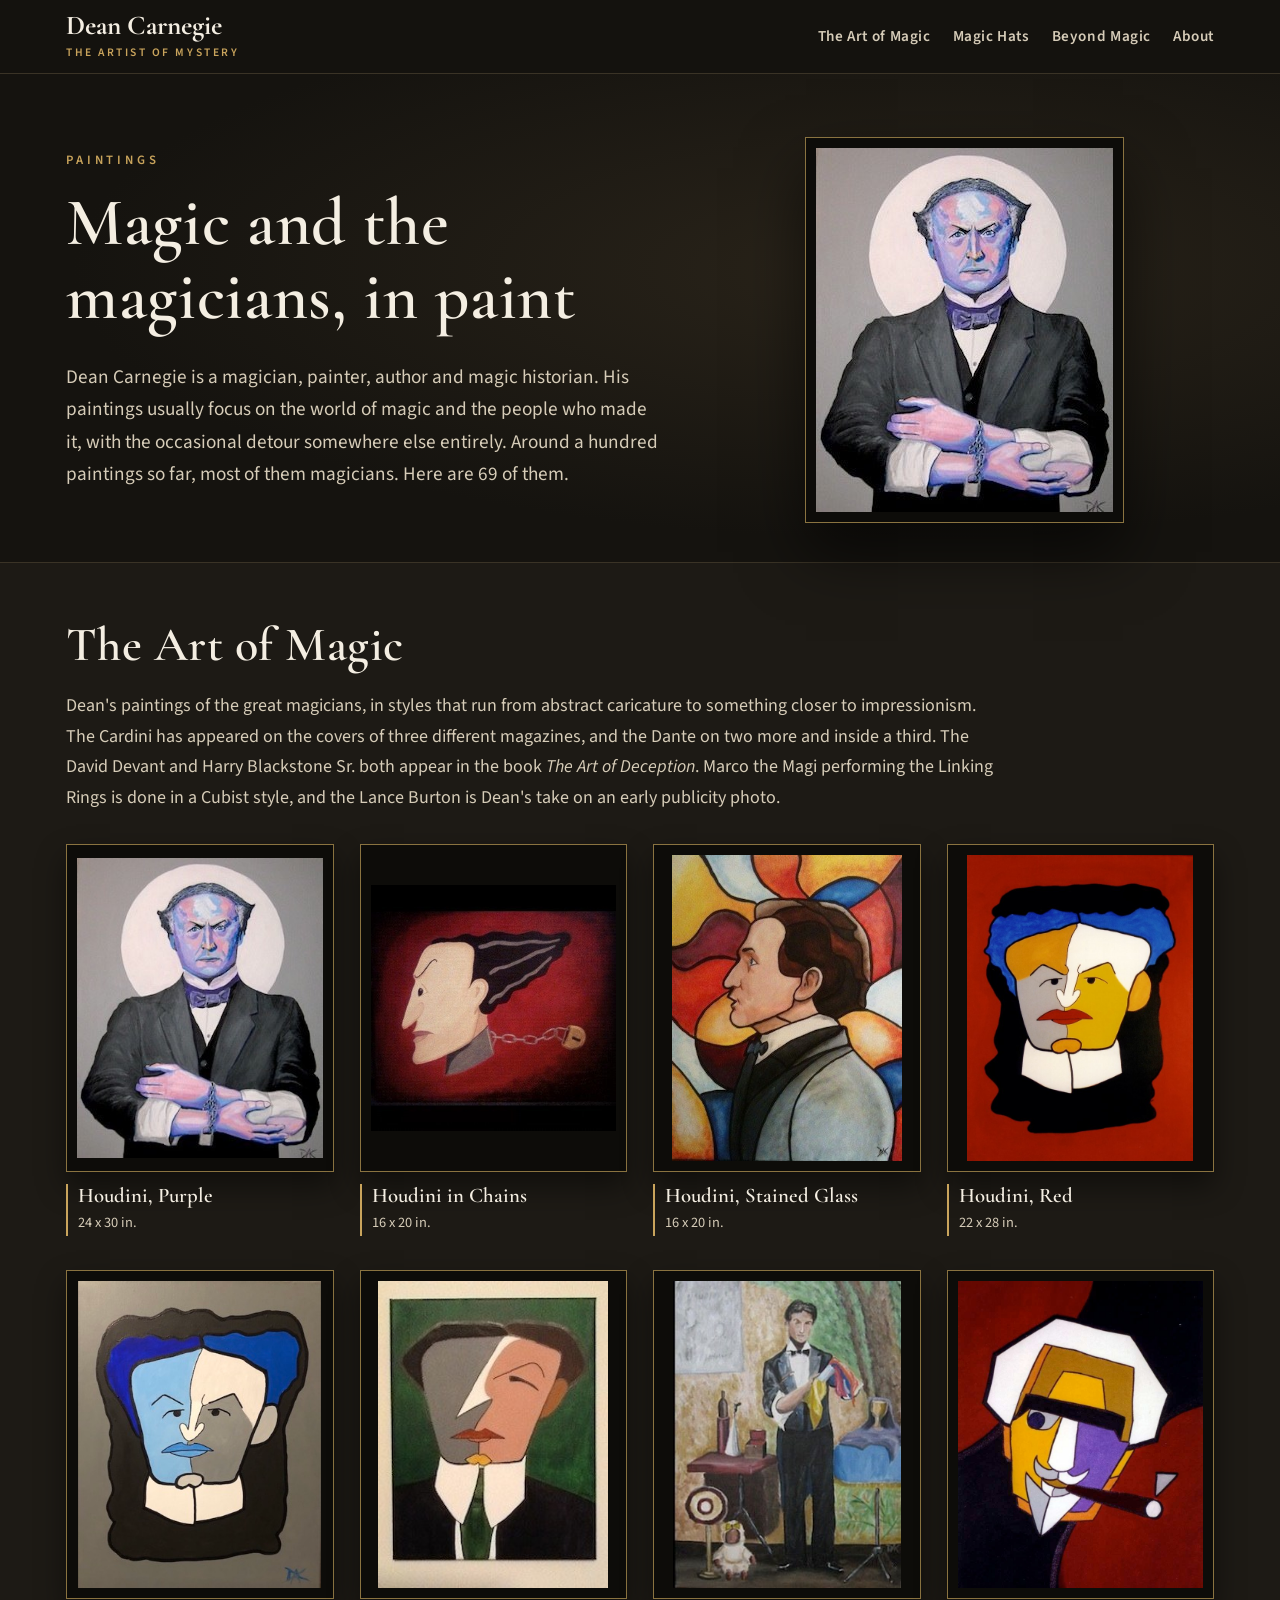
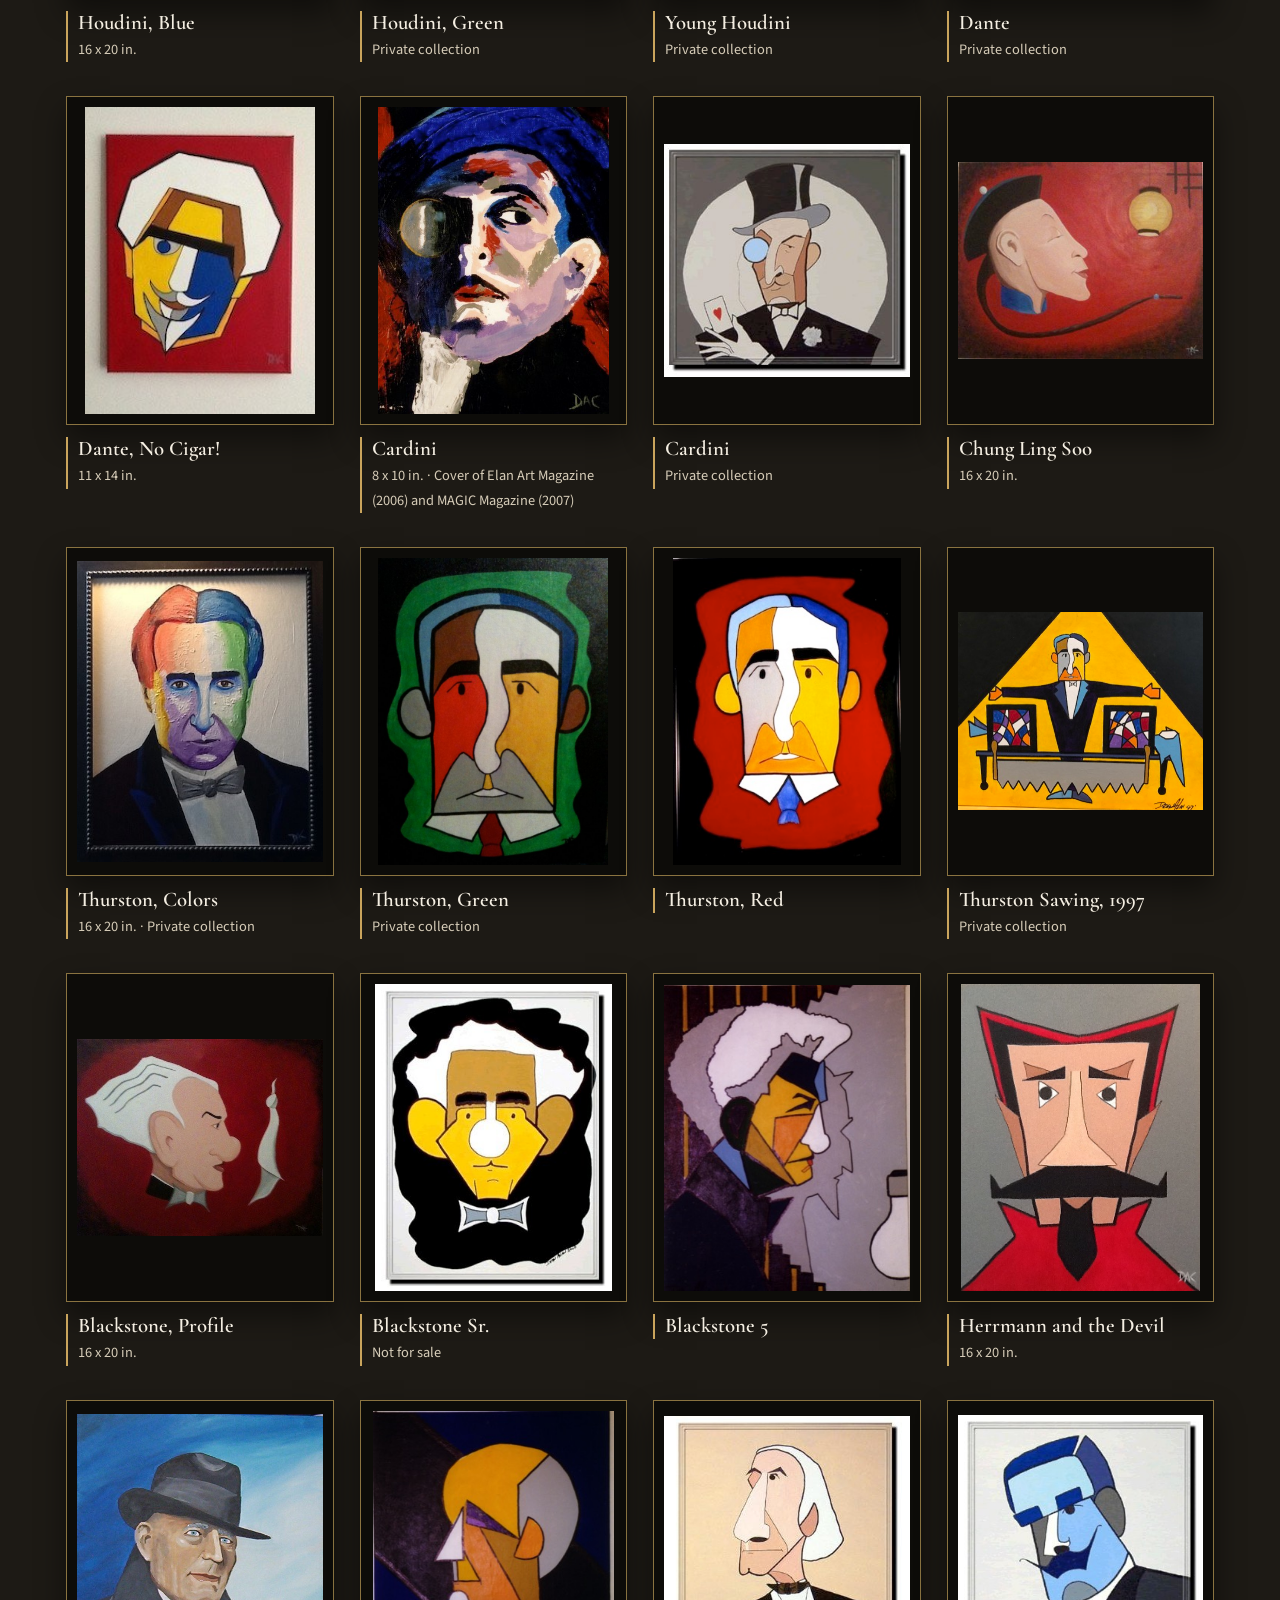
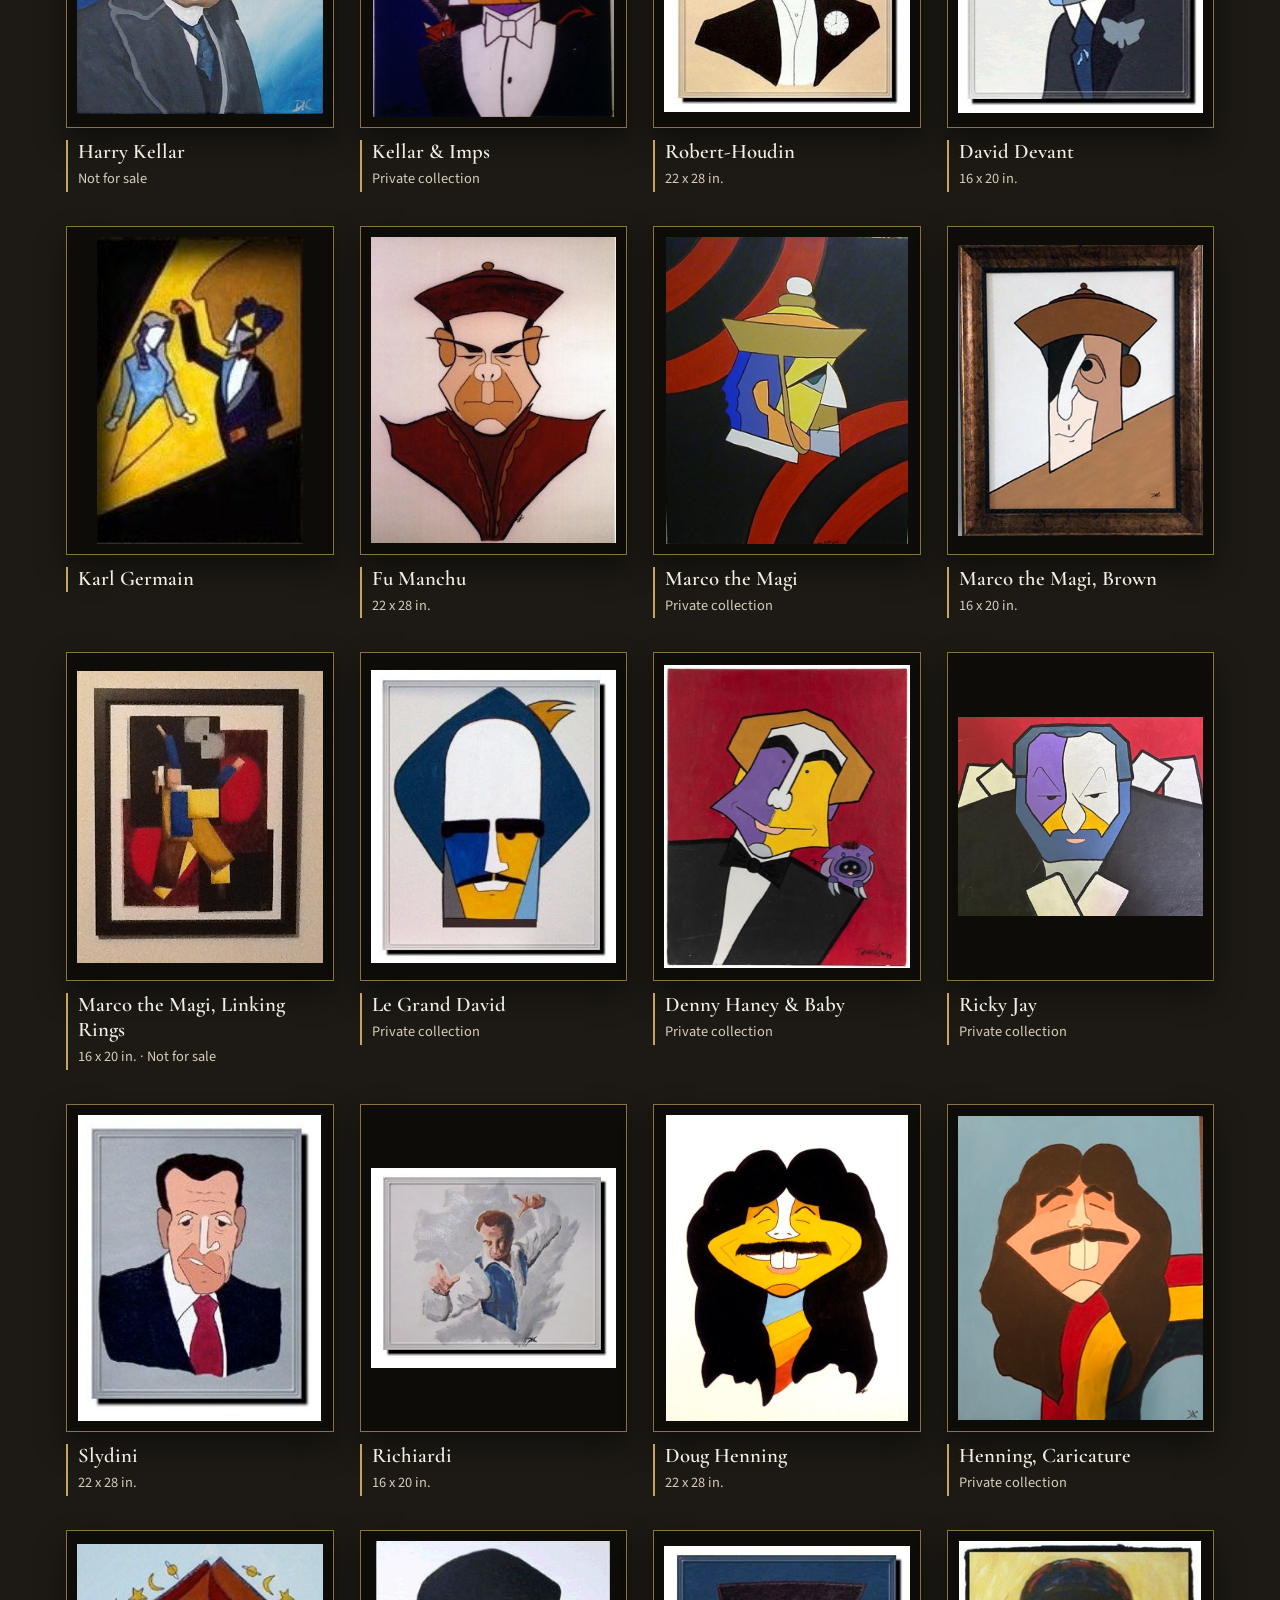
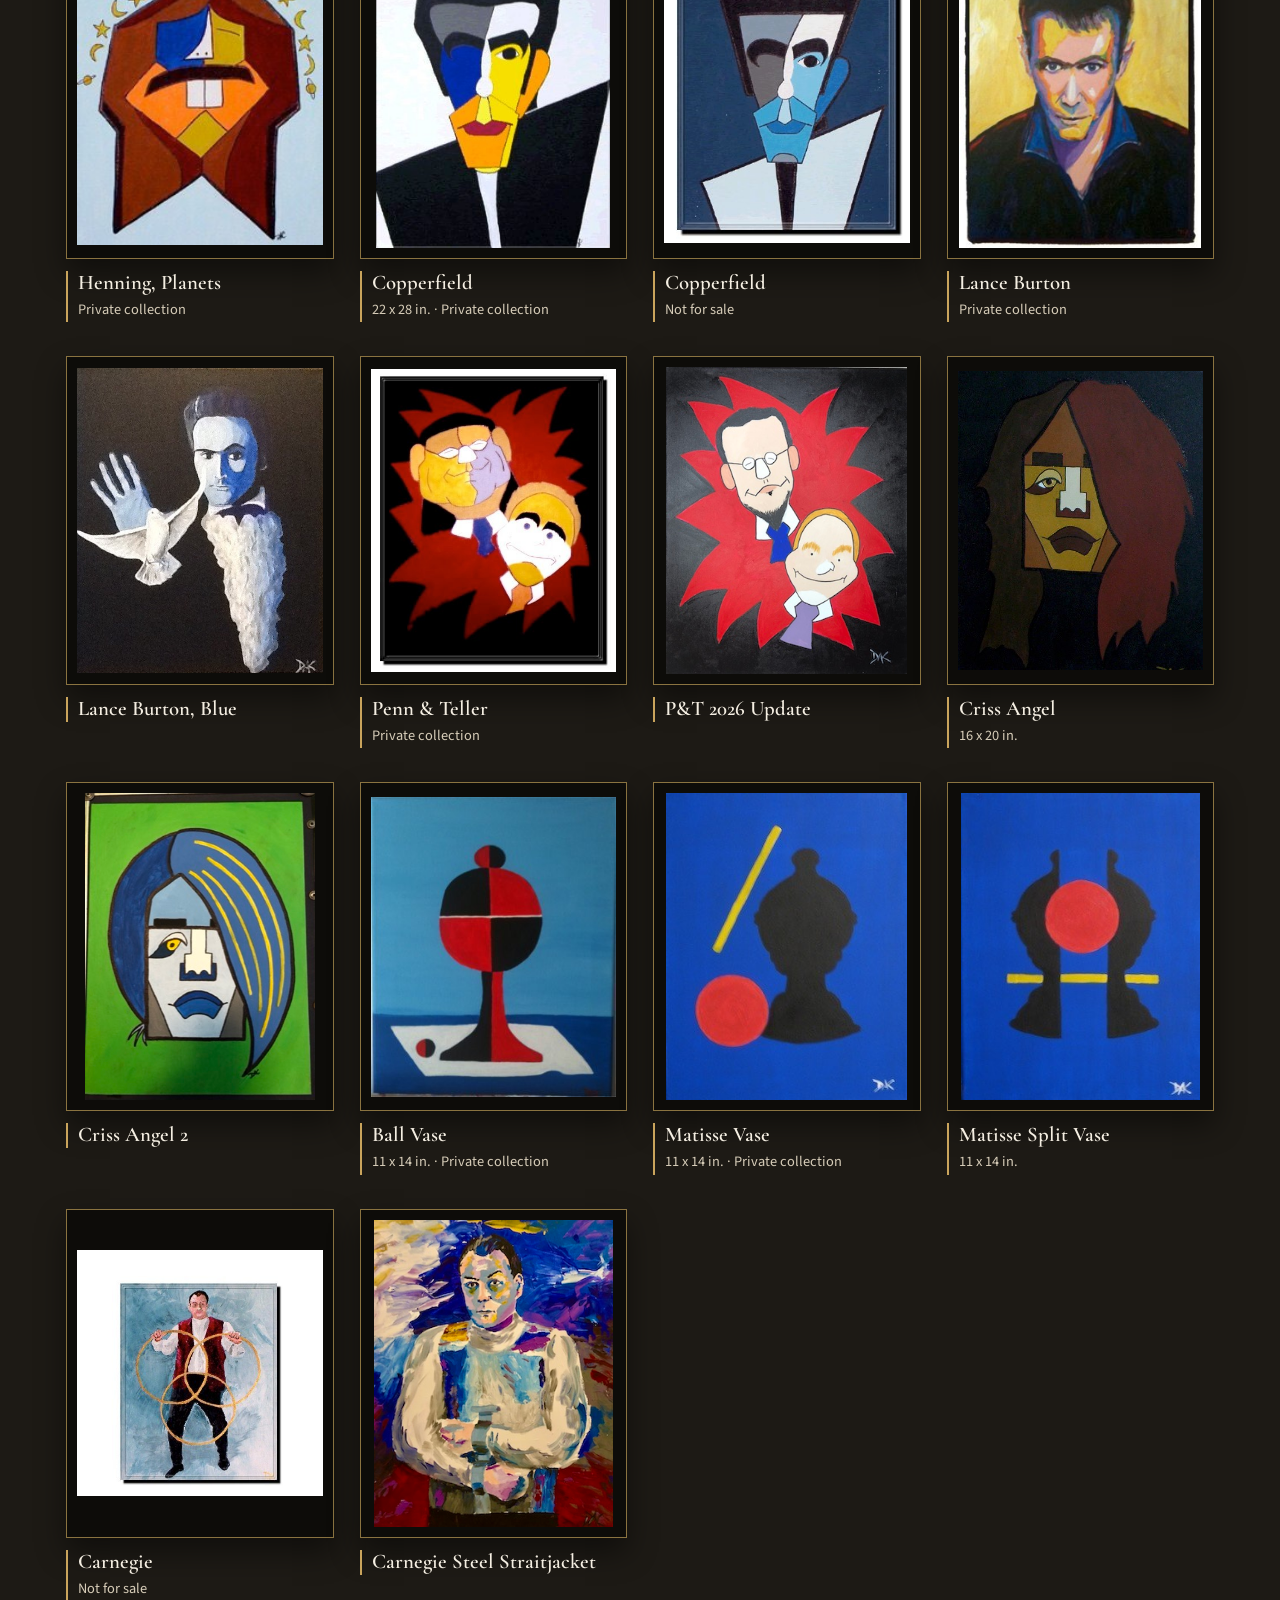
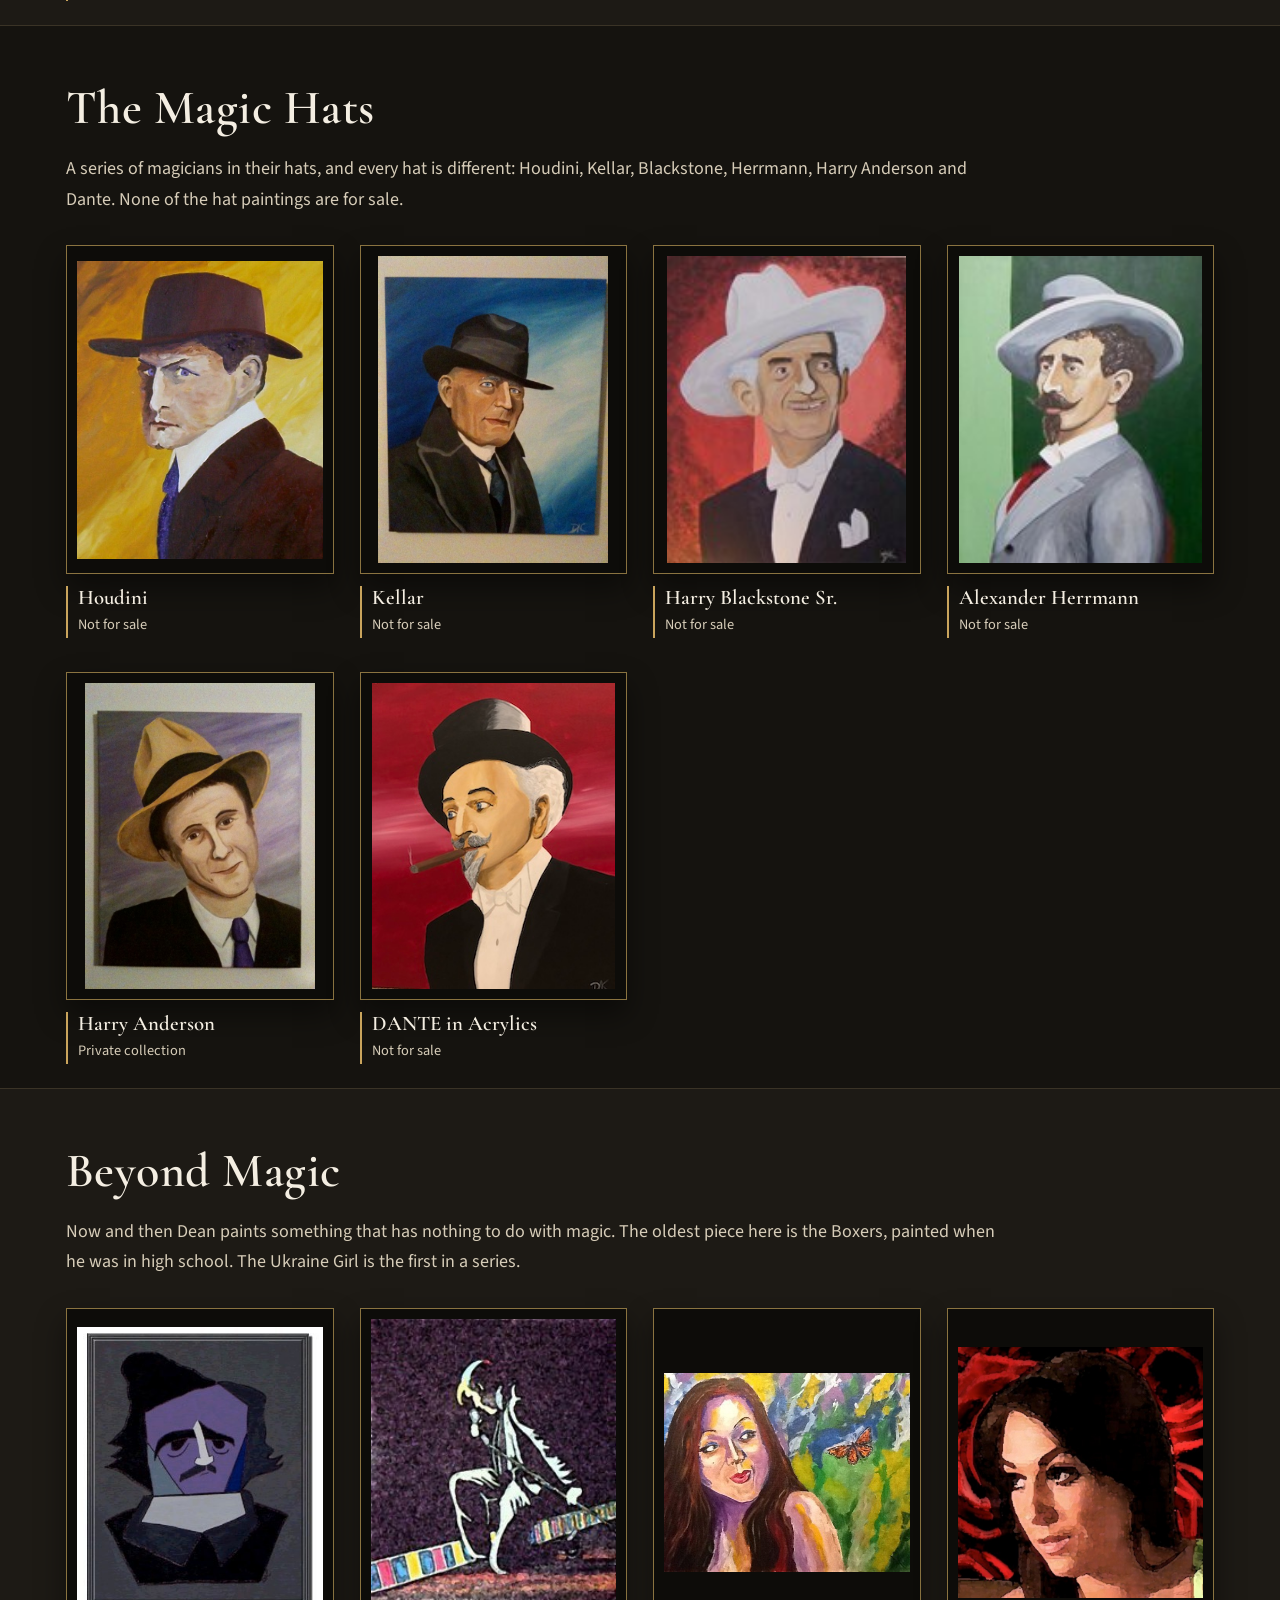
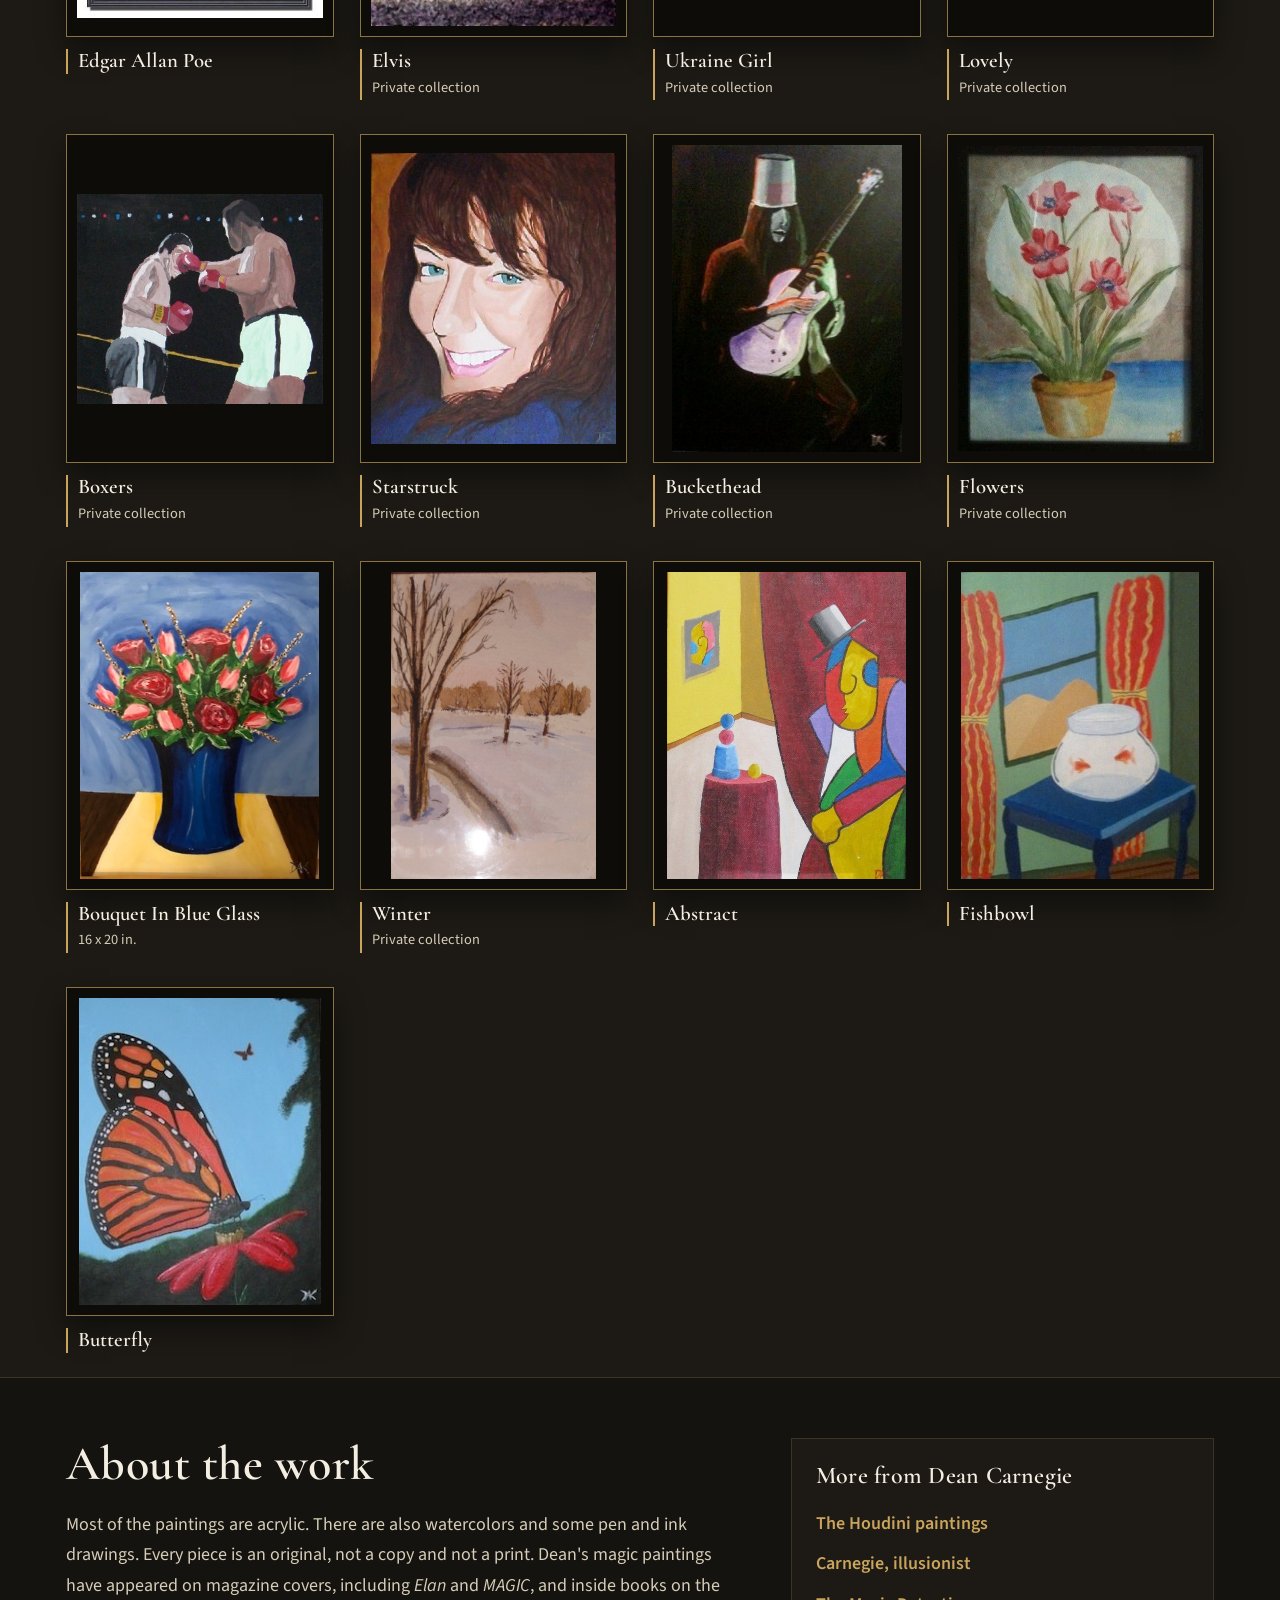
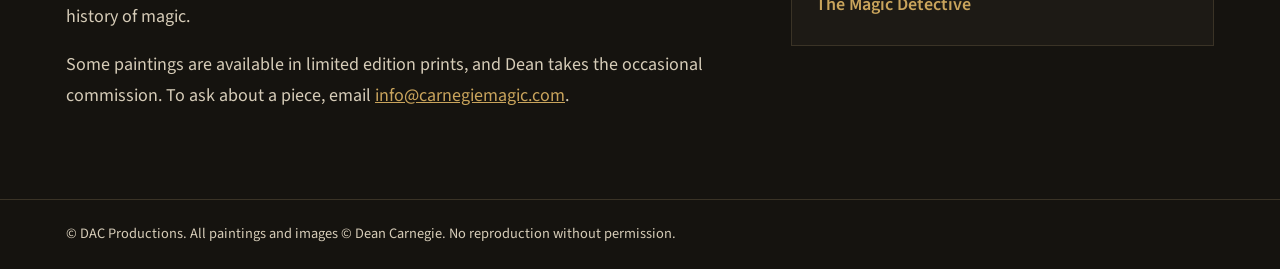
==== commit c9b3ca26: "Rename Cesareo Pelaez, Linking Rings to Marco the Magi, Linking Rings; move beside Marco paintings C" ====
--- a/index.html
+++ b/index.html
@@ -41,7 +41,7 @@
     <img class="hero-img" src="img/MagicArt-hhpaint4.jpg" alt="Houdini, Purple, painting by Dean Carnegie">
   </div>
 </section>
-<section class="gallery" id="magic"><div class="wrap"><h2>The Art of Magic</h2><p class="note">Dean's paintings of the great magicians, in styles that run from abstract caricature to something closer to impressionism. The Cardini has appeared on the covers of three different magazines, and the Dante on two more and inside a third. The David Devant and Harry Blackstone Sr. both appear in the book <em>The Art of Deception</em>. Cesareo Pelaez performing the Linking Rings is done in a Cubist style, and the Lance Burton is Dean's take on an early publicity photo.</p><div class="wall"><figure class="work"><button class="frame" data-i="0" aria-label="View Houdini, Purple larger"><img src="img/MagicArt-hhpaint4.jpg" alt="Houdini, Purple, painting by Dean Carnegie" loading="lazy"></button><figcaption><span class="t">Houdini, Purple</span><span class="m">24 x 30 in.</span></figcaption></figure><figure class="work"><button class="frame" data-i="1" aria-label="View Houdini in Chains larger"><img src="img/MagicArt-IMG_0382.jpg" alt="Houdini in Chains, painting by Dean Carnegie" loading="lazy"></button><figcaption><span class="t">Houdini in Chains</span><span class="m">16 x 20 in.</span></figcaption></figure><figure class="work"><button class="frame" data-i="2" aria-label="View Houdini, Stained Glass larger"><img src="img/MagicArt-houdinistainedglass.jpg" alt="Houdini, Stained Glass, painting by Dean Carnegie" loading="lazy"></button><figcaption><span class="t">Houdini, Stained Glass</span><span class="m">16 x 20 in.</span></figcaption></figure><figure class="work"><button class="frame" data-i="3" aria-label="View Houdini, Red larger"><img src="img/MagicArt-houdini-copy.jpg" alt="Houdini, Red, painting by Dean Carnegie" loading="lazy"></button><figcaption><span class="t">Houdini, Red</span><span class="m">22 x 28 in.</span></figcaption></figure><figure class="work"><button class="frame" data-i="4" aria-label="View Houdini, Blue larger"><img src="img/MagicArt-houdini-blue.jpg" alt="Houdini, Blue, painting by Dean Carnegie" loading="lazy"></button><figcaption><span class="t">Houdini, Blue</span><span class="m">16 x 20 in.</span></figcaption></figure><figure class="work"><button class="frame" data-i="5" aria-label="View Houdini, Green larger"><img src="img/MagicArt-IMG_0950.jpg" alt="Houdini, Green, painting by Dean Carnegie" loading="lazy"></button><figcaption><span class="t">Houdini, Green</span><span class="m">Private collection</span></figcaption></figure><figure class="work"><button class="frame" data-i="6" aria-label="View Young Houdini larger"><img src="img/MagicArt-youngharry.jpg" alt="Young Houdini, painting by Dean Carnegie" loading="lazy"></button><figcaption><span class="t">Young Houdini</span><span class="m">Private collection</span></figcaption></figure><figure class="work"><button class="frame" data-i="7" aria-label="View Dante larger"><img src="img/MagicArt-dantesm.jpg" alt="Dante, painting by Dean Carnegie" loading="lazy"></button><figcaption><span class="t">Dante</span><span class="m">Private collection</span></figcaption></figure><figure class="work"><button class="frame" data-i="8" aria-label="View Dante, No Cigar! larger"><img src="img/MagicArt-IMG_0949.jpg" alt="Dante, No Cigar!, painting by Dean Carnegie" loading="lazy"></button><figcaption><span class="t">Dante, No Cigar!</span><span class="m">11 x 14 in.</span></figcaption></figure><figure class="work"><button class="frame" data-i="9" aria-label="View Cardini larger"><img src="img/MagicArt-cardinismall.jpg" alt="Cardini, painting by Dean Carnegie" loading="lazy"></button><figcaption><span class="t">Cardini</span><span class="m">8 x 10 in. &middot; Cover of Elan Art Magazine (2006) and MAGIC Magazine (2007)</span></figcaption></figure><figure class="work"><button class="frame" data-i="10" aria-label="View Cardini larger"><img src="img/MagicArt-c1.jpg" alt="Cardini, painting by Dean Carnegie" loading="lazy"></button><figcaption><span class="t">Cardini</span><span class="m">Private collection</span></figcaption></figure><figure class="work"><button class="frame" data-i="11" aria-label="View Chung Ling Soo larger"><img src="img/MagicArt-photochungsm.jpg" alt="Chung Ling Soo, painting by Dean Carnegie" loading="lazy"></button><figcaption><span class="t">Chung Ling Soo</span><span class="m">16 x 20 in.</span></figcaption></figure><figure class="work"><button class="frame" data-i="12" aria-label="View Thurston, Colors larger"><img src="img/MagicArt-thurston.jpg" alt="Thurston, Colors, painting by Dean Carnegie" loading="lazy"></button><figcaption><span class="t">Thurston, Colors</span><span class="m">16 x 20 in. &middot; Private collection</span></figcaption></figure><figure class="work"><button class="frame" data-i="13" aria-label="View Thurston, Green larger"><img src="img/MagicArt-Thurston2.jpg" alt="Thurston, Green, painting by Dean Carnegie" loading="lazy"></button><figcaption><span class="t">Thurston, Green</span><span class="m">Private collection</span></figcaption></figure><figure class="work"><button class="frame" data-i="14" aria-label="View Thurston, Red larger"><img src="img/MagicArt-thurston-red.jpg" alt="Thurston, Red, painting by Dean Carnegie" loading="lazy"></button><figcaption><span class="t">Thurston, Red</span></figcaption></figure><figure class="work"><button class="frame" data-i="15" aria-label="View Thurston Sawing, 1997 larger"><img src="img/MagicArt-thurston-sawing.jpg" alt="Thurston Sawing, 1997, painting by Dean Carnegie" loading="lazy"></button><figcaption><span class="t">Thurston Sawing, 1997</span><span class="m">Private collection</span></figcaption></figure><figure class="work"><button class="frame" data-i="16" aria-label="View Blackstone, Profile larger"><img src="img/MagicArt-blackst.jpg" alt="Blackstone, Profile, painting by Dean Carnegie" loading="lazy"></button><figcaption><span class="t">Blackstone, Profile</span><span class="m">16 x 20 in.</span></figcaption></figure><figure class="work"><button class="frame" data-i="17" aria-label="View Blackstone Sr. larger"><img src="img/MagicArt-b1.jpg" alt="Blackstone Sr., painting by Dean Carnegie" loading="lazy"></button><figcaption><span class="t">Blackstone Sr.</span><span class="m">Not for sale</span></figcaption></figure><figure class="work"><button class="frame" data-i="18" aria-label="View Blackstone 5 larger"><img src="img/MagicArt-blackstone5.jpg" alt="Blackstone 5, painting by Dean Carnegie" loading="lazy"></button><figcaption><span class="t">Blackstone 5</span></figcaption></figure><figure class="work"><button class="frame" data-i="19" aria-label="View Herrmann and the Devil larger"><img src="img/MagicArt-herrmanndevil.jpg" alt="Herrmann and the Devil, painting by Dean Carnegie" loading="lazy"></button><figcaption><span class="t">Herrmann and the Devil</span><span class="m">16 x 20 in.</span></figcaption></figure><figure class="work"><button class="frame" data-i="20" aria-label="View Harry Kellar larger"><img src="img/MagicArt-kellarhat.jpg" alt="Harry Kellar, painting by Dean Carnegie" loading="lazy"></button><figcaption><span class="t">Harry Kellar</span><span class="m">Not for sale</span></figcaption></figure><figure class="work"><button class="frame" data-i="21" aria-label="View Kellar &amp; Imps larger"><img src="img/MagicArt-kellar-imps.jpg" alt="Kellar &amp; Imps, painting by Dean Carnegie" loading="lazy"></button><figcaption><span class="t">Kellar &amp; Imps</span><span class="m">Private collection</span></figcaption></figure><figure class="work"><button class="frame" data-i="22" aria-label="View Robert-Houdin larger"><img src="img/MagicArt-rh.jpg" alt="Robert-Houdin, painting by Dean Carnegie" loading="lazy"></button><figcaption><span class="t">Robert-Houdin</span><span class="m">22 x 28 in.</span></figcaption></figure><figure class="work"><button class="frame" data-i="23" aria-label="View David Devant larger"><img src="img/MagicArt-devant.jpg" alt="David Devant, painting by Dean Carnegie" loading="lazy"></button><figcaption><span class="t">David Devant</span><span class="m">16 x 20 in.</span></figcaption></figure><figure class="work"><button class="frame" data-i="24" aria-label="View Karl Germain larger"><img src="img/MagicArt-germpnt.jpg" alt="Karl Germain, painting by Dean Carnegie" loading="lazy"></button><figcaption><span class="t">Karl Germain</span></figcaption></figure><figure class="work"><button class="frame" data-i="25" aria-label="View Fu Manchu larger"><img src="img/MagicArt-fumanchusmall.jpg" alt="Fu Manchu, painting by Dean Carnegie" loading="lazy"></button><figcaption><span class="t">Fu Manchu</span><span class="m">22 x 28 in.</span></figcaption></figure><figure class="work"><button class="frame" data-i="26" aria-label="View Marco the Magi larger"><img src="img/MagicArt-legrand.jpg" alt="Marco the Magi, painting by Dean Carnegie" loading="lazy"></button><figcaption><span class="t">Marco the Magi</span><span class="m">Private collection</span></figcaption></figure><figure class="work"><button class="frame" data-i="27" aria-label="View Marco the Magi, Brown larger"><img src="img/MagicArt-marco-brown.jpg" alt="Marco the Magi, Brown, painting by Dean Carnegie" loading="lazy"></button><figcaption><span class="t">Marco the Magi, Brown</span><span class="m">16 x 20 in.</span></figcaption></figure><figure class="work"><button class="frame" data-i="28" aria-label="View Le Grand David larger"><img src="img/MagicArt-lgd.jpg" alt="Le Grand David, painting by Dean Carnegie" loading="lazy"></button><figcaption><span class="t">Le Grand David</span><span class="m">Private collection</span></figcaption></figure><figure class="work"><button class="frame" data-i="29" aria-label="View Denny Haney &amp; Baby larger"><img src="img/MagicArt-dennyhaney-baby.jpg" alt="Denny Haney &amp; Baby, painting by Dean Carnegie" loading="lazy"></button><figcaption><span class="t">Denny Haney &amp; Baby</span><span class="m">Private collection</span></figcaption></figure><figure class="work"><button class="frame" data-i="30" aria-label="View Ricky Jay larger"><img src="img/MagicArt-rickyjay.jpg" alt="Ricky Jay, painting by Dean Carnegie" loading="lazy"></button><figcaption><span class="t">Ricky Jay</span><span class="m">Private collection</span></figcaption></figure><figure class="work"><button class="frame" data-i="31" aria-label="View Slydini larger"><img src="img/MagicArt-sly.jpg" alt="Slydini, painting by Dean Carnegie" loading="lazy"></button><figcaption><span class="t">Slydini</span><span class="m">22 x 28 in.</span></figcaption></figure><figure class="work"><button class="frame" data-i="32" aria-label="View Richiardi larger"><img src="img/MagicArt-rich.jpg" alt="Richiardi, painting by Dean Carnegie" loading="lazy"></button><figcaption><span class="t">Richiardi</span><span class="m">16 x 20 in.</span></figcaption></figure><figure class="work"><button class="frame" data-i="33" aria-label="View Doug Henning larger"><img src="img/MagicArt-henning.jpg" alt="Doug Henning, painting by Dean Carnegie" loading="lazy"></button><figcaption><span class="t">Doug Henning</span><span class="m">22 x 28 in.</span></figcaption></figure><figure class="work"><button class="frame" data-i="34" aria-label="View Henning, Caricature larger"><img src="img/MagicArt-henning-caricature.jpg" alt="Henning, Caricature, painting by Dean Carnegie" loading="lazy"></button><figcaption><span class="t">Henning, Caricature</span><span class="m">Private collection</span></figcaption></figure><figure class="work"><button class="frame" data-i="35" aria-label="View Henning, Planets larger"><img src="img/MagicArt-000_0190.jpg" alt="Henning, Planets, painting by Dean Carnegie" loading="lazy"></button><figcaption><span class="t">Henning, Planets</span><span class="m">Private collection</span></figcaption></figure><figure class="work"><button class="frame" data-i="36" aria-label="View Copperfield larger"><img src="img/MagicArt-Copperfield.jpg" alt="Copperfield, painting by Dean Carnegie" loading="lazy"></button><figcaption><span class="t">Copperfield</span><span class="m">22 x 28 in. &middot; Private collection</span></figcaption></figure><figure class="work"><button class="frame" data-i="37" aria-label="View Copperfield larger"><img src="img/MagicArt-davec2.jpg" alt="Copperfield, painting by Dean Carnegie" loading="lazy"></button><figcaption><span class="t">Copperfield</span><span class="m">Not for sale</span></figcaption></figure><figure class="work"><button class="frame" data-i="38" aria-label="View Lance Burton larger"><img src="img/MagicArt-photo1.jpg" alt="Lance Burton, painting by Dean Carnegie" loading="lazy"></button><figcaption><span class="t">Lance Burton</span><span class="m">Private collection</span></figcaption></figure><figure class="work"><button class="frame" data-i="39" aria-label="View Lance Burton, Blue larger"><img src="img/MagicArt-lanceb.jpg" alt="Lance Burton, Blue, painting by Dean Carnegie" loading="lazy"></button><figcaption><span class="t">Lance Burton, Blue</span></figcaption></figure><figure class="work"><button class="frame" data-i="40" aria-label="View Penn &amp; Teller larger"><img src="img/MagicArt-pt.jpg" alt="Penn &amp; Teller, painting by Dean Carnegie" loading="lazy"></button><figcaption><span class="t">Penn &amp; Teller</span><span class="m">Private collection</span></figcaption></figure><figure class="work"><button class="frame" data-i="41" aria-label="View P&amp;T 2026 Update larger"><img src="img/MagicArt-pt-2026.jpg" alt="P&amp;T 2026 Update, painting by Dean Carnegie" loading="lazy"></button><figcaption><span class="t">P&amp;T 2026 Update</span></figcaption></figure><figure class="work"><button class="frame" data-i="42" aria-label="View Criss Angel larger"><img src="img/MagicArt-c-angel.jpg" alt="Criss Angel, painting by Dean Carnegie" loading="lazy"></button><figcaption><span class="t">Criss Angel</span><span class="m">16 x 20 in.</span></figcaption></figure><figure class="work"><button class="frame" data-i="43" aria-label="View Criss Angel 2 larger"><img src="img/MagicArt-criss-angel-2.jpg" alt="Criss Angel 2, painting by Dean Carnegie" loading="lazy"></button><figcaption><span class="t">Criss Angel 2</span></figcaption></figure><figure class="work"><button class="frame" data-i="44" aria-label="View Cesareo Pelaez, Linking Rings larger"><img src="img/NewArt-photo.jpg" alt="Cesareo Pelaez, Linking Rings, painting by Dean Carnegie" loading="lazy"></button><figcaption><span class="t">Cesareo Pelaez, Linking Rings</span><span class="m">Not for sale</span></figcaption></figure><figure class="work"><button class="frame" data-i="45" aria-label="View Ball Vase larger"><img src="img/MagicArt-ballv.jpg" alt="Ball Vase, painting by Dean Carnegie" loading="lazy"></button><figcaption><span class="t">Ball Vase</span><span class="m">11 x 14 in. &middot; Private collection</span></figcaption></figure><figure class="work"><button class="frame" data-i="46" aria-label="View Matisse Vase larger"><img src="img/MagicArt-IMG_1098.jpg" alt="Matisse Vase, painting by Dean Carnegie" loading="lazy"></button><figcaption><span class="t">Matisse Vase</span><span class="m">11 x 14 in. &middot; Private collection</span></figcaption></figure><figure class="work"><button class="frame" data-i="47" aria-label="View Matisse Split Vase larger"><img src="img/MagicArt-IMG_1099.jpg" alt="Matisse Split Vase, painting by Dean Carnegie" loading="lazy"></button><figcaption><span class="t">Matisse Split Vase</span><span class="m">11 x 14 in.</span></figcaption></figure><figure class="work"><button class="frame" data-i="48" aria-label="View Carnegie larger"><img src="img/MagicArt-dachula.jpg" alt="Carnegie, painting by Dean Carnegie" loading="lazy"></button><figcaption><span class="t">Carnegie</span><span class="m">Not for sale</span></figcaption></figure><figure class="work"><button class="frame" data-i="49" aria-label="View Carnegie Steel Straitjacket larger"><img src="img/MagicArt-straitjacket.jpg" alt="Carnegie Steel Straitjacket, painting by Dean Carnegie" loading="lazy"></button><figcaption><span class="t">Carnegie Steel Straitjacket</span></figcaption></figure></div></div></section><section class="gallery" id="hats"><div class="wrap"><h2>The Magic Hats</h2><p class="note">A series of magicians in their hats, and every hat is different: Houdini, Kellar, Blackstone, Herrmann, Harry Anderson and Dante. None of the hat paintings are for sale.</p><div class="wall"><figure class="work"><button class="frame" data-i="50" aria-label="View Houdini larger"><img src="img/Hats-houdinihat1.jpg" alt="Houdini, painting by Dean Carnegie" loading="lazy"></button><figcaption><span class="t">Houdini</span><span class="m">Not for sale</span></figcaption></figure><figure class="work"><button class="frame" data-i="51" aria-label="View Kellar larger"><img src="img/Hats-IMG_0013.jpg" alt="Kellar, painting by Dean Carnegie" loading="lazy"></button><figcaption><span class="t">Kellar</span><span class="m">Not for sale</span></figcaption></figure><figure class="work"><button class="frame" data-i="52" aria-label="View Harry Blackstone Sr. larger"><img src="img/Hats-blackstonesmall.jpg" alt="Harry Blackstone Sr., painting by Dean Carnegie" loading="lazy"></button><figcaption><span class="t">Harry Blackstone Sr.</span><span class="m">Not for sale</span></figcaption></figure><figure class="work"><button class="frame" data-i="53" aria-label="View Alexander Herrmann larger"><img src="img/Hats-hermannsmall.jpg" alt="Alexander Herrmann, painting by Dean Carnegie" loading="lazy"></button><figcaption><span class="t">Alexander Herrmann</span><span class="m">Not for sale</span></figcaption></figure><figure class="work"><button class="frame" data-i="54" aria-label="View Harry Anderson larger"><img src="img/Hats-IMG_0006.jpg" alt="Harry Anderson, painting by Dean Carnegie" loading="lazy"></button><figcaption><span class="t">Harry Anderson</span><span class="m">Private collection</span></figcaption></figure><figure class="work"><button class="frame" data-i="55" aria-label="View DANTE in Acrylics larger"><img src="img/Hats-dante.jpg" alt="DANTE in Acrylics, painting by Dean Carnegie" loading="lazy"></button><figcaption><span class="t">DANTE in Acrylics</span><span class="m">Not for sale</span></figcaption></figure></div></div></section><section class="gallery" id="beyond"><div class="wrap"><h2>Beyond Magic</h2><p class="note">Now and then Dean paints something that has nothing to do with magic. The oldest piece here is the Boxers, painted when he was in high school. The Ukraine Girl is the first in a series.</p><div class="wall"><figure class="work"><button class="frame" data-i="56" aria-label="View Edgar Allan Poe larger"><img src="img/art2-poe.jpg" alt="Edgar Allan Poe, painting by Dean Carnegie" loading="lazy"></button><figcaption><span class="t">Edgar Allan Poe</span></figcaption></figure><figure class="work"><button class="frame" data-i="57" aria-label="View Elvis larger"><img src="img/art2-elvis2.jpg" alt="Elvis, painting by Dean Carnegie" loading="lazy"></button><figcaption><span class="t">Elvis</span><span class="m">Private collection</span></figcaption></figure><figure class="work"><button class="frame" data-i="58" aria-label="View Ukraine Girl larger"><img src="img/art2-lisa5_edited2.jpg" alt="Ukraine Girl, painting by Dean Carnegie" loading="lazy"></button><figcaption><span class="t">Ukraine Girl</span><span class="m">Private collection</span></figcaption></figure><figure class="work"><button class="frame" data-i="59" aria-label="View Lovely larger"><img src="img/art2-dla.jpg" alt="Lovely, painting by Dean Carnegie" loading="lazy"></button><figcaption><span class="t">Lovely</span><span class="m">Private collection</span></figcaption></figure><figure class="work"><button class="frame" data-i="60" aria-label="View Boxers larger"><img src="img/art2-boxers.jpg" alt="Boxers, painting by Dean Carnegie" loading="lazy"></button><figcaption><span class="t">Boxers</span><span class="m">Private collection</span></figcaption></figure><figure class="work"><button class="frame" data-i="61" aria-label="View Starstruck larger"><img src="img/art2-IMG_0081-1.jpg" alt="Starstruck, painting by Dean Carnegie" loading="lazy"></button><figcaption><span class="t">Starstruck</span><span class="m">Private collection</span></figcaption></figure><figure class="work"><button class="frame" data-i="62" aria-label="View Buckethead larger"><img src="img/art2-bucket.jpg" alt="Buckethead, painting by Dean Carnegie" loading="lazy"></button><figcaption><span class="t">Buckethead</span><span class="m">Private collection</span></figcaption></figure><figure class="work"><button class="frame" data-i="63" aria-label="View Flowers larger"><img src="img/art2-flowersforyou.jpg" alt="Flowers, painting by Dean Carnegie" loading="lazy"></button><figcaption><span class="t">Flowers</span><span class="m">Private collection</span></figcaption></figure><figure class="work"><button class="frame" data-i="64" aria-label="View Bouquet In Blue Glass larger"><img src="img/art2-bouquet-blue-glass.jpg" alt="Bouquet In Blue Glass, painting by Dean Carnegie" loading="lazy"></button><figcaption><span class="t">Bouquet In Blue Glass</span><span class="m">16 x 20 in.</span></figcaption></figure><figure class="work"><button class="frame" data-i="65" aria-label="View Winter larger"><img src="img/art2-IMG_0178_2.jpg" alt="Winter, painting by Dean Carnegie" loading="lazy"></button><figcaption><span class="t">Winter</span><span class="m">Private collection</span></figcaption></figure><figure class="work"><button class="frame" data-i="66" aria-label="View Abstract larger"><img src="img/art2-abstractdac.jpg" alt="Abstract, painting by Dean Carnegie" loading="lazy"></button><figcaption><span class="t">Abstract</span></figcaption></figure><figure class="work"><button class="frame" data-i="67" aria-label="View Fishbowl larger"><img src="img/art2-beforeafter.jpg" alt="Fishbowl, painting by Dean Carnegie" loading="lazy"></button><figcaption><span class="t">Fishbowl</span></figcaption></figure><figure class="work"><button class="frame" data-i="68" aria-label="View Butterfly larger"><img src="img/NewArt-IMG_1030a.jpg" alt="Butterfly, painting by Dean Carnegie" loading="lazy"></button><figcaption><span class="t">Butterfly</span></figcaption></figure></div></div></section>
+<section class="gallery" id="magic"><div class="wrap"><h2>The Art of Magic</h2><p class="note">Dean's paintings of the great magicians, in styles that run from abstract caricature to something closer to impressionism. The Cardini has appeared on the covers of three different magazines, and the Dante on two more and inside a third. The David Devant and Harry Blackstone Sr. both appear in the book <em>The Art of Deception</em>. Marco the Magi performing the Linking Rings is done in a Cubist style, and the Lance Burton is Dean's take on an early publicity photo.</p><div class="wall"><figure class="work"><button class="frame" data-i="0" aria-label="View Houdini, Purple larger"><img src="img/MagicArt-hhpaint4.jpg" alt="Houdini, Purple, painting by Dean Carnegie" loading="lazy"></button><figcaption><span class="t">Houdini, Purple</span><span class="m">24 x 30 in.</span></figcaption></figure><figure class="work"><button class="frame" data-i="1" aria-label="View Houdini in Chains larger"><img src="img/MagicArt-IMG_0382.jpg" alt="Houdini in Chains, painting by Dean Carnegie" loading="lazy"></button><figcaption><span class="t">Houdini in Chains</span><span class="m">16 x 20 in.</span></figcaption></figure><figure class="work"><button class="frame" data-i="2" aria-label="View Houdini, Stained Glass larger"><img src="img/MagicArt-houdinistainedglass.jpg" alt="Houdini, Stained Glass, painting by Dean Carnegie" loading="lazy"></button><figcaption><span class="t">Houdini, Stained Glass</span><span class="m">16 x 20 in.</span></figcaption></figure><figure class="work"><button class="frame" data-i="3" aria-label="View Houdini, Red larger"><img src="img/MagicArt-houdini-copy.jpg" alt="Houdini, Red, painting by Dean Carnegie" loading="lazy"></button><figcaption><span class="t">Houdini, Red</span><span class="m">22 x 28 in.</span></figcaption></figure><figure class="work"><button class="frame" data-i="4" aria-label="View Houdini, Blue larger"><img src="img/MagicArt-houdini-blue.jpg" alt="Houdini, Blue, painting by Dean Carnegie" loading="lazy"></button><figcaption><span class="t">Houdini, Blue</span><span class="m">16 x 20 in.</span></figcaption></figure><figure class="work"><button class="frame" data-i="5" aria-label="View Houdini, Green larger"><img src="img/MagicArt-IMG_0950.jpg" alt="Houdini, Green, painting by Dean Carnegie" loading="lazy"></button><figcaption><span class="t">Houdini, Green</span><span class="m">Private collection</span></figcaption></figure><figure class="work"><button class="frame" data-i="6" aria-label="View Young Houdini larger"><img src="img/MagicArt-youngharry.jpg" alt="Young Houdini, painting by Dean Carnegie" loading="lazy"></button><figcaption><span class="t">Young Houdini</span><span class="m">Private collection</span></figcaption></figure><figure class="work"><button class="frame" data-i="7" aria-label="View Dante larger"><img src="img/MagicArt-dantesm.jpg" alt="Dante, painting by Dean Carnegie" loading="lazy"></button><figcaption><span class="t">Dante</span><span class="m">Private collection</span></figcaption></figure><figure class="work"><button class="frame" data-i="8" aria-label="View Dante, No Cigar! larger"><img src="img/MagicArt-IMG_0949.jpg" alt="Dante, No Cigar!, painting by Dean Carnegie" loading="lazy"></button><figcaption><span class="t">Dante, No Cigar!</span><span class="m">11 x 14 in.</span></figcaption></figure><figure class="work"><button class="frame" data-i="9" aria-label="View Cardini larger"><img src="img/MagicArt-cardinismall.jpg" alt="Cardini, painting by Dean Carnegie" loading="lazy"></button><figcaption><span class="t">Cardini</span><span class="m">8 x 10 in. &middot; Cover of Elan Art Magazine (2006) and MAGIC Magazine (2007)</span></figcaption></figure><figure class="work"><button class="frame" data-i="10" aria-label="View Cardini larger"><img src="img/MagicArt-c1.jpg" alt="Cardini, painting by Dean Carnegie" loading="lazy"></button><figcaption><span class="t">Cardini</span><span class="m">Private collection</span></figcaption></figure><figure class="work"><button class="frame" data-i="11" aria-label="View Chung Ling Soo larger"><img src="img/MagicArt-photochungsm.jpg" alt="Chung Ling Soo, painting by Dean Carnegie" loading="lazy"></button><figcaption><span class="t">Chung Ling Soo</span><span class="m">16 x 20 in.</span></figcaption></figure><figure class="work"><button class="frame" data-i="12" aria-label="View Thurston, Colors larger"><img src="img/MagicArt-thurston.jpg" alt="Thurston, Colors, painting by Dean Carnegie" loading="lazy"></button><figcaption><span class="t">Thurston, Colors</span><span class="m">16 x 20 in. &middot; Private collection</span></figcaption></figure><figure class="work"><button class="frame" data-i="13" aria-label="View Thurston, Green larger"><img src="img/MagicArt-Thurston2.jpg" alt="Thurston, Green, painting by Dean Carnegie" loading="lazy"></button><figcaption><span class="t">Thurston, Green</span><span class="m">Private collection</span></figcaption></figure><figure class="work"><button class="frame" data-i="14" aria-label="View Thurston, Red larger"><img src="img/MagicArt-thurston-red.jpg" alt="Thurston, Red, painting by Dean Carnegie" loading="lazy"></button><figcaption><span class="t">Thurston, Red</span></figcaption></figure><figure class="work"><button class="frame" data-i="15" aria-label="View Thurston Sawing, 1997 larger"><img src="img/MagicArt-thurston-sawing.jpg" alt="Thurston Sawing, 1997, painting by Dean Carnegie" loading="lazy"></button><figcaption><span class="t">Thurston Sawing, 1997</span><span class="m">Private collection</span></figcaption></figure><figure class="work"><button class="frame" data-i="16" aria-label="View Blackstone, Profile larger"><img src="img/MagicArt-blackst.jpg" alt="Blackstone, Profile, painting by Dean Carnegie" loading="lazy"></button><figcaption><span class="t">Blackstone, Profile</span><span class="m">16 x 20 in.</span></figcaption></figure><figure class="work"><button class="frame" data-i="17" aria-label="View Blackstone Sr. larger"><img src="img/MagicArt-b1.jpg" alt="Blackstone Sr., painting by Dean Carnegie" loading="lazy"></button><figcaption><span class="t">Blackstone Sr.</span><span class="m">Not for sale</span></figcaption></figure><figure class="work"><button class="frame" data-i="18" aria-label="View Blackstone 5 larger"><img src="img/MagicArt-blackstone5.jpg" alt="Blackstone 5, painting by Dean Carnegie" loading="lazy"></button><figcaption><span class="t">Blackstone 5</span></figcaption></figure><figure class="work"><button class="frame" data-i="19" aria-label="View Herrmann and the Devil larger"><img src="img/MagicArt-herrmanndevil.jpg" alt="Herrmann and the Devil, painting by Dean Carnegie" loading="lazy"></button><figcaption><span class="t">Herrmann and the Devil</span><span class="m">16 x 20 in.</span></figcaption></figure><figure class="work"><button class="frame" data-i="20" aria-label="View Harry Kellar larger"><img src="img/MagicArt-kellarhat.jpg" alt="Harry Kellar, painting by Dean Carnegie" loading="lazy"></button><figcaption><span class="t">Harry Kellar</span><span class="m">Not for sale</span></figcaption></figure><figure class="work"><button class="frame" data-i="21" aria-label="View Kellar &amp; Imps larger"><img src="img/MagicArt-kellar-imps.jpg" alt="Kellar &amp; Imps, painting by Dean Carnegie" loading="lazy"></button><figcaption><span class="t">Kellar &amp; Imps</span><span class="m">Private collection</span></figcaption></figure><figure class="work"><button class="frame" data-i="22" aria-label="View Robert-Houdin larger"><img src="img/MagicArt-rh.jpg" alt="Robert-Houdin, painting by Dean Carnegie" loading="lazy"></button><figcaption><span class="t">Robert-Houdin</span><span class="m">22 x 28 in.</span></figcaption></figure><figure class="work"><button class="frame" data-i="23" aria-label="View David Devant larger"><img src="img/MagicArt-devant.jpg" alt="David Devant, painting by Dean Carnegie" loading="lazy"></button><figcaption><span class="t">David Devant</span><span class="m">16 x 20 in.</span></figcaption></figure><figure class="work"><button class="frame" data-i="24" aria-label="View Karl Germain larger"><img src="img/MagicArt-germpnt.jpg" alt="Karl Germain, painting by Dean Carnegie" loading="lazy"></button><figcaption><span class="t">Karl Germain</span></figcaption></figure><figure class="work"><button class="frame" data-i="25" aria-label="View Fu Manchu larger"><img src="img/MagicArt-fumanchusmall.jpg" alt="Fu Manchu, painting by Dean Carnegie" loading="lazy"></button><figcaption><span class="t">Fu Manchu</span><span class="m">22 x 28 in.</span></figcaption></figure><figure class="work"><button class="frame" data-i="26" aria-label="View Marco the Magi larger"><img src="img/MagicArt-legrand.jpg" alt="Marco the Magi, painting by Dean Carnegie" loading="lazy"></button><figcaption><span class="t">Marco the Magi</span><span class="m">Private collection</span></figcaption></figure><figure class="work"><button class="frame" data-i="27" aria-label="View Marco the Magi, Brown larger"><img src="img/MagicArt-marco-brown.jpg" alt="Marco the Magi, Brown, painting by Dean Carnegie" loading="lazy"></button><figcaption><span class="t">Marco the Magi, Brown</span><span class="m">16 x 20 in.</span></figcaption></figure><figure class="work"><button class="frame" data-i="28" aria-label="View Marco the Magi, Linking Rings larger"><img src="img/NewArt-photo.jpg" alt="Marco the Magi, Linking Rings, painting by Dean Carnegie" loading="lazy"></button><figcaption><span class="t">Marco the Magi, Linking Rings</span><span class="m">16 x 20 in. &middot; Not for sale</span></figcaption></figure><figure class="work"><button class="frame" data-i="29" aria-label="View Le Grand David larger"><img src="img/MagicArt-lgd.jpg" alt="Le Grand David, painting by Dean Carnegie" loading="lazy"></button><figcaption><span class="t">Le Grand David</span><span class="m">Private collection</span></figcaption></figure><figure class="work"><button class="frame" data-i="30" aria-label="View Denny Haney &amp; Baby larger"><img src="img/MagicArt-dennyhaney-baby.jpg" alt="Denny Haney &amp; Baby, painting by Dean Carnegie" loading="lazy"></button><figcaption><span class="t">Denny Haney &amp; Baby</span><span class="m">Private collection</span></figcaption></figure><figure class="work"><button class="frame" data-i="31" aria-label="View Ricky Jay larger"><img src="img/MagicArt-rickyjay.jpg" alt="Ricky Jay, painting by Dean Carnegie" loading="lazy"></button><figcaption><span class="t">Ricky Jay</span><span class="m">Private collection</span></figcaption></figure><figure class="work"><button class="frame" data-i="32" aria-label="View Slydini larger"><img src="img/MagicArt-sly.jpg" alt="Slydini, painting by Dean Carnegie" loading="lazy"></button><figcaption><span class="t">Slydini</span><span class="m">22 x 28 in.</span></figcaption></figure><figure class="work"><button class="frame" data-i="33" aria-label="View Richiardi larger"><img src="img/MagicArt-rich.jpg" alt="Richiardi, painting by Dean Carnegie" loading="lazy"></button><figcaption><span class="t">Richiardi</span><span class="m">16 x 20 in.</span></figcaption></figure><figure class="work"><button class="frame" data-i="34" aria-label="View Doug Henning larger"><img src="img/MagicArt-henning.jpg" alt="Doug Henning, painting by Dean Carnegie" loading="lazy"></button><figcaption><span class="t">Doug Henning</span><span class="m">22 x 28 in.</span></figcaption></figure><figure class="work"><button class="frame" data-i="35" aria-label="View Henning, Caricature larger"><img src="img/MagicArt-henning-caricature.jpg" alt="Henning, Caricature, painting by Dean Carnegie" loading="lazy"></button><figcaption><span class="t">Henning, Caricature</span><span class="m">Private collection</span></figcaption></figure><figure class="work"><button class="frame" data-i="36" aria-label="View Henning, Planets larger"><img src="img/MagicArt-000_0190.jpg" alt="Henning, Planets, painting by Dean Carnegie" loading="lazy"></button><figcaption><span class="t">Henning, Planets</span><span class="m">Private collection</span></figcaption></figure><figure class="work"><button class="frame" data-i="37" aria-label="View Copperfield larger"><img src="img/MagicArt-Copperfield.jpg" alt="Copperfield, painting by Dean Carnegie" loading="lazy"></button><figcaption><span class="t">Copperfield</span><span class="m">22 x 28 in. &middot; Private collection</span></figcaption></figure><figure class="work"><button class="frame" data-i="38" aria-label="View Copperfield larger"><img src="img/MagicArt-davec2.jpg" alt="Copperfield, painting by Dean Carnegie" loading="lazy"></button><figcaption><span class="t">Copperfield</span><span class="m">Not for sale</span></figcaption></figure><figure class="work"><button class="frame" data-i="39" aria-label="View Lance Burton larger"><img src="img/MagicArt-photo1.jpg" alt="Lance Burton, painting by Dean Carnegie" loading="lazy"></button><figcaption><span class="t">Lance Burton</span><span class="m">Private collection</span></figcaption></figure><figure class="work"><button class="frame" data-i="40" aria-label="View Lance Burton, Blue larger"><img src="img/MagicArt-lanceb.jpg" alt="Lance Burton, Blue, painting by Dean Carnegie" loading="lazy"></button><figcaption><span class="t">Lance Burton, Blue</span></figcaption></figure><figure class="work"><button class="frame" data-i="41" aria-label="View Penn &amp; Teller larger"><img src="img/MagicArt-pt.jpg" alt="Penn &amp; Teller, painting by Dean Carnegie" loading="lazy"></button><figcaption><span class="t">Penn &amp; Teller</span><span class="m">Private collection</span></figcaption></figure><figure class="work"><button class="frame" data-i="42" aria-label="View P&amp;T 2026 Update larger"><img src="img/MagicArt-pt-2026.jpg" alt="P&amp;T 2026 Update, painting by Dean Carnegie" loading="lazy"></button><figcaption><span class="t">P&amp;T 2026 Update</span></figcaption></figure><figure class="work"><button class="frame" data-i="43" aria-label="View Criss Angel larger"><img src="img/MagicArt-c-angel.jpg" alt="Criss Angel, painting by Dean Carnegie" loading="lazy"></button><figcaption><span class="t">Criss Angel</span><span class="m">16 x 20 in.</span></figcaption></figure><figure class="work"><button class="frame" data-i="44" aria-label="View Criss Angel 2 larger"><img src="img/MagicArt-criss-angel-2.jpg" alt="Criss Angel 2, painting by Dean Carnegie" loading="lazy"></button><figcaption><span class="t">Criss Angel 2</span></figcaption></figure><figure class="work"><button class="frame" data-i="45" aria-label="View Ball Vase larger"><img src="img/MagicArt-ballv.jpg" alt="Ball Vase, painting by Dean Carnegie" loading="lazy"></button><figcaption><span class="t">Ball Vase</span><span class="m">11 x 14 in. &middot; Private collection</span></figcaption></figure><figure class="work"><button class="frame" data-i="46" aria-label="View Matisse Vase larger"><img src="img/MagicArt-IMG_1098.jpg" alt="Matisse Vase, painting by Dean Carnegie" loading="lazy"></button><figcaption><span class="t">Matisse Vase</span><span class="m">11 x 14 in. &middot; Private collection</span></figcaption></figure><figure class="work"><button class="frame" data-i="47" aria-label="View Matisse Split Vase larger"><img src="img/MagicArt-IMG_1099.jpg" alt="Matisse Split Vase, painting by Dean Carnegie" loading="lazy"></button><figcaption><span class="t">Matisse Split Vase</span><span class="m">11 x 14 in.</span></figcaption></figure><figure class="work"><button class="frame" data-i="48" aria-label="View Carnegie larger"><img src="img/MagicArt-dachula.jpg" alt="Carnegie, painting by Dean Carnegie" loading="lazy"></button><figcaption><span class="t">Carnegie</span><span class="m">Not for sale</span></figcaption></figure><figure class="work"><button class="frame" data-i="49" aria-label="View Carnegie Steel Straitjacket larger"><img src="img/MagicArt-straitjacket.jpg" alt="Carnegie Steel Straitjacket, painting by Dean Carnegie" loading="lazy"></button><figcaption><span class="t">Carnegie Steel Straitjacket</span></figcaption></figure></div></div></section><section class="gallery" id="hats"><div class="wrap"><h2>The Magic Hats</h2><p class="note">A series of magicians in their hats, and every hat is different: Houdini, Kellar, Blackstone, Herrmann, Harry Anderson and Dante. None of the hat paintings are for sale.</p><div class="wall"><figure class="work"><button class="frame" data-i="50" aria-label="View Houdini larger"><img src="img/Hats-houdinihat1.jpg" alt="Houdini, painting by Dean Carnegie" loading="lazy"></button><figcaption><span class="t">Houdini</span><span class="m">Not for sale</span></figcaption></figure><figure class="work"><button class="frame" data-i="51" aria-label="View Kellar larger"><img src="img/Hats-IMG_0013.jpg" alt="Kellar, painting by Dean Carnegie" loading="lazy"></button><figcaption><span class="t">Kellar</span><span class="m">Not for sale</span></figcaption></figure><figure class="work"><button class="frame" data-i="52" aria-label="View Harry Blackstone Sr. larger"><img src="img/Hats-blackstonesmall.jpg" alt="Harry Blackstone Sr., painting by Dean Carnegie" loading="lazy"></button><figcaption><span class="t">Harry Blackstone Sr.</span><span class="m">Not for sale</span></figcaption></figure><figure class="work"><button class="frame" data-i="53" aria-label="View Alexander Herrmann larger"><img src="img/Hats-hermannsmall.jpg" alt="Alexander Herrmann, painting by Dean Carnegie" loading="lazy"></button><figcaption><span class="t">Alexander Herrmann</span><span class="m">Not for sale</span></figcaption></figure><figure class="work"><button class="frame" data-i="54" aria-label="View Harry Anderson larger"><img src="img/Hats-IMG_0006.jpg" alt="Harry Anderson, painting by Dean Carnegie" loading="lazy"></button><figcaption><span class="t">Harry Anderson</span><span class="m">Private collection</span></figcaption></figure><figure class="work"><button class="frame" data-i="55" aria-label="View DANTE in Acrylics larger"><img src="img/Hats-dante.jpg" alt="DANTE in Acrylics, painting by Dean Carnegie" loading="lazy"></button><figcaption><span class="t">DANTE in Acrylics</span><span class="m">Not for sale</span></figcaption></figure></div></div></section><section class="gallery" id="beyond"><div class="wrap"><h2>Beyond Magic</h2><p class="note">Now and then Dean paints something that has nothing to do with magic. The oldest piece here is the Boxers, painted when he was in high school. The Ukraine Girl is the first in a series.</p><div class="wall"><figure class="work"><button class="frame" data-i="56" aria-label="View Edgar Allan Poe larger"><img src="img/art2-poe.jpg" alt="Edgar Allan Poe, painting by Dean Carnegie" loading="lazy"></button><figcaption><span class="t">Edgar Allan Poe</span></figcaption></figure><figure class="work"><button class="frame" data-i="57" aria-label="View Elvis larger"><img src="img/art2-elvis2.jpg" alt="Elvis, painting by Dean Carnegie" loading="lazy"></button><figcaption><span class="t">Elvis</span><span class="m">Private collection</span></figcaption></figure><figure class="work"><button class="frame" data-i="58" aria-label="View Ukraine Girl larger"><img src="img/art2-lisa5_edited2.jpg" alt="Ukraine Girl, painting by Dean Carnegie" loading="lazy"></button><figcaption><span class="t">Ukraine Girl</span><span class="m">Private collection</span></figcaption></figure><figure class="work"><button class="frame" data-i="59" aria-label="View Lovely larger"><img src="img/art2-dla.jpg" alt="Lovely, painting by Dean Carnegie" loading="lazy"></button><figcaption><span class="t">Lovely</span><span class="m">Private collection</span></figcaption></figure><figure class="work"><button class="frame" data-i="60" aria-label="View Boxers larger"><img src="img/art2-boxers.jpg" alt="Boxers, painting by Dean Carnegie" loading="lazy"></button><figcaption><span class="t">Boxers</span><span class="m">Private collection</span></figcaption></figure><figure class="work"><button class="frame" data-i="61" aria-label="View Starstruck larger"><img src="img/art2-IMG_0081-1.jpg" alt="Starstruck, painting by Dean Carnegie" loading="lazy"></button><figcaption><span class="t">Starstruck</span><span class="m">Private collection</span></figcaption></figure><figure class="work"><button class="frame" data-i="62" aria-label="View Buckethead larger"><img src="img/art2-bucket.jpg" alt="Buckethead, painting by Dean Carnegie" loading="lazy"></button><figcaption><span class="t">Buckethead</span><span class="m">Private collection</span></figcaption></figure><figure class="work"><button class="frame" data-i="63" aria-label="View Flowers larger"><img src="img/art2-flowersforyou.jpg" alt="Flowers, painting by Dean Carnegie" loading="lazy"></button><figcaption><span class="t">Flowers</span><span class="m">Private collection</span></figcaption></figure><figure class="work"><button class="frame" data-i="64" aria-label="View Bouquet In Blue Glass larger"><img src="img/art2-bouquet-blue-glass.jpg" alt="Bouquet In Blue Glass, painting by Dean Carnegie" loading="lazy"></button><figcaption><span class="t">Bouquet In Blue Glass</span><span class="m">16 x 20 in.</span></figcaption></figure><figure class="work"><button class="frame" data-i="65" aria-label="View Winter larger"><img src="img/art2-IMG_0178_2.jpg" alt="Winter, painting by Dean Carnegie" loading="lazy"></button><figcaption><span class="t">Winter</span><span class="m">Private collection</span></figcaption></figure><figure class="work"><button class="frame" data-i="66" aria-label="View Abstract larger"><img src="img/art2-abstractdac.jpg" alt="Abstract, painting by Dean Carnegie" loading="lazy"></button><figcaption><span class="t">Abstract</span></figcaption></figure><figure class="work"><button class="frame" data-i="67" aria-label="View Fishbowl larger"><img src="img/art2-beforeafter.jpg" alt="Fishbowl, painting by Dean Carnegie" loading="lazy"></button><figcaption><span class="t">Fishbowl</span></figcaption></figure><figure class="work"><button class="frame" data-i="68" aria-label="View Butterfly larger"><img src="img/NewArt-IMG_1030a.jpg" alt="Butterfly, painting by Dean Carnegie" loading="lazy"></button><figcaption><span class="t">Butterfly</span></figcaption></figure></div></div></section>
 <section class="about" id="about">
   <div class="wrap about-grid">
     <div>
@@ -70,7 +70,7 @@
   <button class="lb-next" aria-label="Next painting">&#8250;</button>
 </div>
 <script>
-const works = [{"src": "img/MagicArt-hhpaint4.jpg", "title": "Houdini, Purple", "meta": "24 x 30 in."}, {"src": "img/MagicArt-IMG_0382.jpg", "title": "Houdini in Chains", "meta": "16 x 20 in."}, {"src": "img/MagicArt-houdinistainedglass.jpg", "title": "Houdini, Stained Glass", "meta": "16 x 20 in."}, {"src": "img/MagicArt-houdini-copy.jpg", "title": "Houdini, Red", "meta": "22 x 28 in."}, {"src": "img/MagicArt-houdini-blue.jpg", "title": "Houdini, Blue", "meta": "16 x 20 in."}, {"src": "img/MagicArt-IMG_0950.jpg", "title": "Houdini, Green", "meta": "Private collection"}, {"src": "img/MagicArt-youngharry.jpg", "title": "Young Houdini", "meta": "Private collection"}, {"src": "img/MagicArt-dantesm.jpg", "title": "Dante", "meta": "Private collection"}, {"src": "img/MagicArt-IMG_0949.jpg", "title": "Dante, No Cigar!", "meta": "11 x 14 in."}, {"src": "img/MagicArt-cardinismall.jpg", "title": "Cardini", "meta": "8 x 10 in. \u00b7 Cover of Elan Art Magazine (2006) and MAGIC Magazine (2007)"}, {"src": "img/MagicArt-c1.jpg", "title": "Cardini", "meta": "Private collection"}, {"src": "img/MagicArt-photochungsm.jpg", "title": "Chung Ling Soo", "meta": "16 x 20 in."}, {"src": "img/MagicArt-thurston.jpg", "title": "Thurston, Colors", "meta": "16 x 20 in. \u00b7 Private collection"}, {"src": "img/MagicArt-Thurston2.jpg", "title": "Thurston, Green", "meta": "Private collection"}, {"src": "img/MagicArt-thurston-red.jpg", "title": "Thurston, Red", "meta": ""}, {"src": "img/MagicArt-thurston-sawing.jpg", "title": "Thurston Sawing, 1997", "meta": "Private collection"}, {"src": "img/MagicArt-blackst.jpg", "title": "Blackstone, Profile", "meta": "16 x 20 in."}, {"src": "img/MagicArt-b1.jpg", "title": "Blackstone Sr.", "meta": "Not for sale"}, {"src": "img/MagicArt-blackstone5.jpg", "title": "Blackstone 5", "meta": ""}, {"src": "img/MagicArt-herrmanndevil.jpg", "title": "Herrmann and the Devil", "meta": "16 x 20 in."}, {"src": "img/MagicArt-kellarhat.jpg", "title": "Harry Kellar", "meta": "Not for sale"}, {"src": "img/MagicArt-kellar-imps.jpg", "title": "Kellar & Imps", "meta": "Private collection"}, {"src": "img/MagicArt-rh.jpg", "title": "Robert-Houdin", "meta": "22 x 28 in."}, {"src": "img/MagicArt-devant.jpg", "title": "David Devant", "meta": "16 x 20 in."}, {"src": "img/MagicArt-germpnt.jpg", "title": "Karl Germain", "meta": ""}, {"src": "img/MagicArt-fumanchusmall.jpg", "title": "Fu Manchu", "meta": "22 x 28 in."}, {"src": "img/MagicArt-legrand.jpg", "title": "Marco the Magi", "meta": "Private collection"}, {"src": "img/MagicArt-marco-brown.jpg", "title": "Marco the Magi, Brown", "meta": "16 x 20 in."}, {"src": "img/MagicArt-lgd.jpg", "title": "Le Grand David", "meta": "Private collection"}, {"src": "img/MagicArt-dennyhaney-baby.jpg", "title": "Denny Haney & Baby", "meta": "Private collection"}, {"src": "img/MagicArt-rickyjay.jpg", "title": "Ricky Jay", "meta": "Private collection"}, {"src": "img/MagicArt-sly.jpg", "title": "Slydini", "meta": "22 x 28 in."}, {"src": "img/MagicArt-rich.jpg", "title": "Richiardi", "meta": "16 x 20 in."}, {"src": "img/MagicArt-henning.jpg", "title": "Doug Henning", "meta": "22 x 28 in."}, {"src": "img/MagicArt-henning-caricature.jpg", "title": "Henning, Caricature", "meta": "Private collection"}, {"src": "img/MagicArt-000_0190.jpg", "title": "Henning, Planets", "meta": "Private collection"}, {"src": "img/MagicArt-Copperfield.jpg", "title": "Copperfield", "meta": "22 x 28 in. \u00b7 Private collection"}, {"src": "img/MagicArt-davec2.jpg", "title": "Copperfield", "meta": "Not for sale"}, {"src": "img/MagicArt-photo1.jpg", "title": "Lance Burton", "meta": "Private collection"}, {"src": "img/MagicArt-lanceb.jpg", "title": "Lance Burton, Blue", "meta": ""}, {"src": "img/MagicArt-pt.jpg", "title": "Penn & Teller", "meta": "Private collection"}, {"src": "img/MagicArt-pt-2026.jpg", "title": "P&T 2026 Update", "meta": ""}, {"src": "img/MagicArt-c-angel.jpg", "title": "Criss Angel", "meta": "16 x 20 in."}, {"src": "img/MagicArt-criss-angel-2.jpg", "title": "Criss Angel 2", "meta": ""}, {"src": "img/NewArt-photo.jpg", "title": "Cesareo Pelaez, Linking Rings", "meta": "Not for sale"}, {"src": "img/MagicArt-ballv.jpg", "title": "Ball Vase", "meta": "11 x 14 in. \u00b7 Private collection"}, {"src": "img/MagicArt-IMG_1098.jpg", "title": "Matisse Vase", "meta": "11 x 14 in. \u00b7 Private collection"}, {"src": "img/MagicArt-IMG_1099.jpg", "title": "Matisse Split Vase", "meta": "11 x 14 in."}, {"src": "img/MagicArt-dachula.jpg", "title": "Carnegie", "meta": "Not for sale"}, {"src": "img/MagicArt-straitjacket.jpg", "title": "Carnegie Steel Straitjacket", "meta": ""}, {"src": "img/Hats-houdinihat1.jpg", "title": "Houdini", "meta": "Not for sale"}, {"src": "img/Hats-IMG_0013.jpg", "title": "Kellar", "meta": "Not for sale"}, {"src": "img/Hats-blackstonesmall.jpg", "title": "Harry Blackstone Sr.", "meta": "Not for sale"}, {"src": "img/Hats-hermannsmall.jpg", "title": "Alexander Herrmann", "meta": "Not for sale"}, {"src": "img/Hats-IMG_0006.jpg", "title": "Harry Anderson", "meta": "Private collection"}, {"src": "img/Hats-dante.jpg", "title": "DANTE in Acrylics", "meta": "Not for sale"}, {"src": "img/art2-poe.jpg", "title": "Edgar Allan Poe", "meta": ""}, {"src": "img/art2-elvis2.jpg", "title": "Elvis", "meta": "Private collection"}, {"src": "img/art2-lisa5_edited2.jpg", "title": "Ukraine Girl", "meta": "Private collection"}, {"src": "img/art2-dla.jpg", "title": "Lovely", "meta": "Private collection"}, {"src": "img/art2-boxers.jpg", "title": "Boxers", "meta": "Private collection"}, {"src": "img/art2-IMG_0081-1.jpg", "title": "Starstruck", "meta": "Private collection"}, {"src": "img/art2-bucket.jpg", "title": "Buckethead", "meta": "Private collection"}, {"src": "img/art2-flowersforyou.jpg", "title": "Flowers", "meta": "Private collection"}, {"src": "img/art2-bouquet-blue-glass.jpg", "title": "Bouquet In Blue Glass", "meta": "16 x 20 in."}, {"src": "img/art2-IMG_0178_2.jpg", "title": "Winter", "meta": "Private collection"}, {"src": "img/art2-abstractdac.jpg", "title": "Abstract", "meta": ""}, {"src": "img/art2-beforeafter.jpg", "title": "Fishbowl", "meta": ""}, {"src": "img/NewArt-IMG_1030a.jpg", "title": "Butterfly", "meta": ""}];
+const works = [{"src": "img/MagicArt-hhpaint4.jpg", "title": "Houdini, Purple", "meta": "24 x 30 in."}, {"src": "img/MagicArt-IMG_0382.jpg", "title": "Houdini in Chains", "meta": "16 x 20 in."}, {"src": "img/MagicArt-houdinistainedglass.jpg", "title": "Houdini, Stained Glass", "meta": "16 x 20 in."}, {"src": "img/MagicArt-houdini-copy.jpg", "title": "Houdini, Red", "meta": "22 x 28 in."}, {"src": "img/MagicArt-houdini-blue.jpg", "title": "Houdini, Blue", "meta": "16 x 20 in."}, {"src": "img/MagicArt-IMG_0950.jpg", "title": "Houdini, Green", "meta": "Private collection"}, {"src": "img/MagicArt-youngharry.jpg", "title": "Young Houdini", "meta": "Private collection"}, {"src": "img/MagicArt-dantesm.jpg", "title": "Dante", "meta": "Private collection"}, {"src": "img/MagicArt-IMG_0949.jpg", "title": "Dante, No Cigar!", "meta": "11 x 14 in."}, {"src": "img/MagicArt-cardinismall.jpg", "title": "Cardini", "meta": "8 x 10 in. \u00b7 Cover of Elan Art Magazine (2006) and MAGIC Magazine (2007)"}, {"src": "img/MagicArt-c1.jpg", "title": "Cardini", "meta": "Private collection"}, {"src": "img/MagicArt-photochungsm.jpg", "title": "Chung Ling Soo", "meta": "16 x 20 in."}, {"src": "img/MagicArt-thurston.jpg", "title": "Thurston, Colors", "meta": "16 x 20 in. \u00b7 Private collection"}, {"src": "img/MagicArt-Thurston2.jpg", "title": "Thurston, Green", "meta": "Private collection"}, {"src": "img/MagicArt-thurston-red.jpg", "title": "Thurston, Red", "meta": ""}, {"src": "img/MagicArt-thurston-sawing.jpg", "title": "Thurston Sawing, 1997", "meta": "Private collection"}, {"src": "img/MagicArt-blackst.jpg", "title": "Blackstone, Profile", "meta": "16 x 20 in."}, {"src": "img/MagicArt-b1.jpg", "title": "Blackstone Sr.", "meta": "Not for sale"}, {"src": "img/MagicArt-blackstone5.jpg", "title": "Blackstone 5", "meta": ""}, {"src": "img/MagicArt-herrmanndevil.jpg", "title": "Herrmann and the Devil", "meta": "16 x 20 in."}, {"src": "img/MagicArt-kellarhat.jpg", "title": "Harry Kellar", "meta": "Not for sale"}, {"src": "img/MagicArt-kellar-imps.jpg", "title": "Kellar & Imps", "meta": "Private collection"}, {"src": "img/MagicArt-rh.jpg", "title": "Robert-Houdin", "meta": "22 x 28 in."}, {"src": "img/MagicArt-devant.jpg", "title": "David Devant", "meta": "16 x 20 in."}, {"src": "img/MagicArt-germpnt.jpg", "title": "Karl Germain", "meta": ""}, {"src": "img/MagicArt-fumanchusmall.jpg", "title": "Fu Manchu", "meta": "22 x 28 in."}, {"src": "img/MagicArt-legrand.jpg", "title": "Marco the Magi", "meta": "Private collection"}, {"src": "img/MagicArt-marco-brown.jpg", "title": "Marco the Magi, Brown", "meta": "16 x 20 in."}, {"src": "img/NewArt-photo.jpg", "title": "Marco the Magi, Linking Rings", "meta": "16 x 20 in. \u00b7 Not for sale"}, {"src": "img/MagicArt-lgd.jpg", "title": "Le Grand David", "meta": "Private collection"}, {"src": "img/MagicArt-dennyhaney-baby.jpg", "title": "Denny Haney & Baby", "meta": "Private collection"}, {"src": "img/MagicArt-rickyjay.jpg", "title": "Ricky Jay", "meta": "Private collection"}, {"src": "img/MagicArt-sly.jpg", "title": "Slydini", "meta": "22 x 28 in."}, {"src": "img/MagicArt-rich.jpg", "title": "Richiardi", "meta": "16 x 20 in."}, {"src": "img/MagicArt-henning.jpg", "title": "Doug Henning", "meta": "22 x 28 in."}, {"src": "img/MagicArt-henning-caricature.jpg", "title": "Henning, Caricature", "meta": "Private collection"}, {"src": "img/MagicArt-000_0190.jpg", "title": "Henning, Planets", "meta": "Private collection"}, {"src": "img/MagicArt-Copperfield.jpg", "title": "Copperfield", "meta": "22 x 28 in. \u00b7 Private collection"}, {"src": "img/MagicArt-davec2.jpg", "title": "Copperfield", "meta": "Not for sale"}, {"src": "img/MagicArt-photo1.jpg", "title": "Lance Burton", "meta": "Private collection"}, {"src": "img/MagicArt-lanceb.jpg", "title": "Lance Burton, Blue", "meta": ""}, {"src": "img/MagicArt-pt.jpg", "title": "Penn & Teller", "meta": "Private collection"}, {"src": "img/MagicArt-pt-2026.jpg", "title": "P&T 2026 Update", "meta": ""}, {"src": "img/MagicArt-c-angel.jpg", "title": "Criss Angel", "meta": "16 x 20 in."}, {"src": "img/MagicArt-criss-angel-2.jpg", "title": "Criss Angel 2", "meta": ""}, {"src": "img/MagicArt-ballv.jpg", "title": "Ball Vase", "meta": "11 x 14 in. \u00b7 Private collection"}, {"src": "img/MagicArt-IMG_1098.jpg", "title": "Matisse Vase", "meta": "11 x 14 in. \u00b7 Private collection"}, {"src": "img/MagicArt-IMG_1099.jpg", "title": "Matisse Split Vase", "meta": "11 x 14 in."}, {"src": "img/MagicArt-dachula.jpg", "title": "Carnegie", "meta": "Not for sale"}, {"src": "img/MagicArt-straitjacket.jpg", "title": "Carnegie Steel Straitjacket", "meta": ""}, {"src": "img/Hats-houdinihat1.jpg", "title": "Houdini", "meta": "Not for sale"}, {"src": "img/Hats-IMG_0013.jpg", "title": "Kellar", "meta": "Not for sale"}, {"src": "img/Hats-blackstonesmall.jpg", "title": "Harry Blackstone Sr.", "meta": "Not for sale"}, {"src": "img/Hats-hermannsmall.jpg", "title": "Alexander Herrmann", "meta": "Not for sale"}, {"src": "img/Hats-IMG_0006.jpg", "title": "Harry Anderson", "meta": "Private collection"}, {"src": "img/Hats-dante.jpg", "title": "DANTE in Acrylics", "meta": "Not for sale"}, {"src": "img/art2-poe.jpg", "title": "Edgar Allan Poe", "meta": ""}, {"src": "img/art2-elvis2.jpg", "title": "Elvis", "meta": "Private collection"}, {"src": "img/art2-lisa5_edited2.jpg", "title": "Ukraine Girl", "meta": "Private collection"}, {"src": "img/art2-dla.jpg", "title": "Lovely", "meta": "Private collection"}, {"src": "img/art2-boxers.jpg", "title": "Boxers", "meta": "Private collection"}, {"src": "img/art2-IMG_0081-1.jpg", "title": "Starstruck", "meta": "Private collection"}, {"src": "img/art2-bucket.jpg", "title": "Buckethead", "meta": "Private collection"}, {"src": "img/art2-flowersforyou.jpg", "title": "Flowers", "meta": "Private collection"}, {"src": "img/art2-bouquet-blue-glass.jpg", "title": "Bouquet In Blue Glass", "meta": "16 x 20 in."}, {"src": "img/art2-IMG_0178_2.jpg", "title": "Winter", "meta": "Private collection"}, {"src": "img/art2-abstractdac.jpg", "title": "Abstract", "meta": ""}, {"src": "img/art2-beforeafter.jpg", "title": "Fishbowl", "meta": ""}, {"src": "img/NewArt-IMG_1030a.jpg", "title": "Butterfly", "meta": ""}];
 const lb = document.querySelector('.lightbox'), lbImg = lb.querySelector('img'), lbCap = lb.querySelector('figcaption');
 let cur = 0;
 function show(i) {
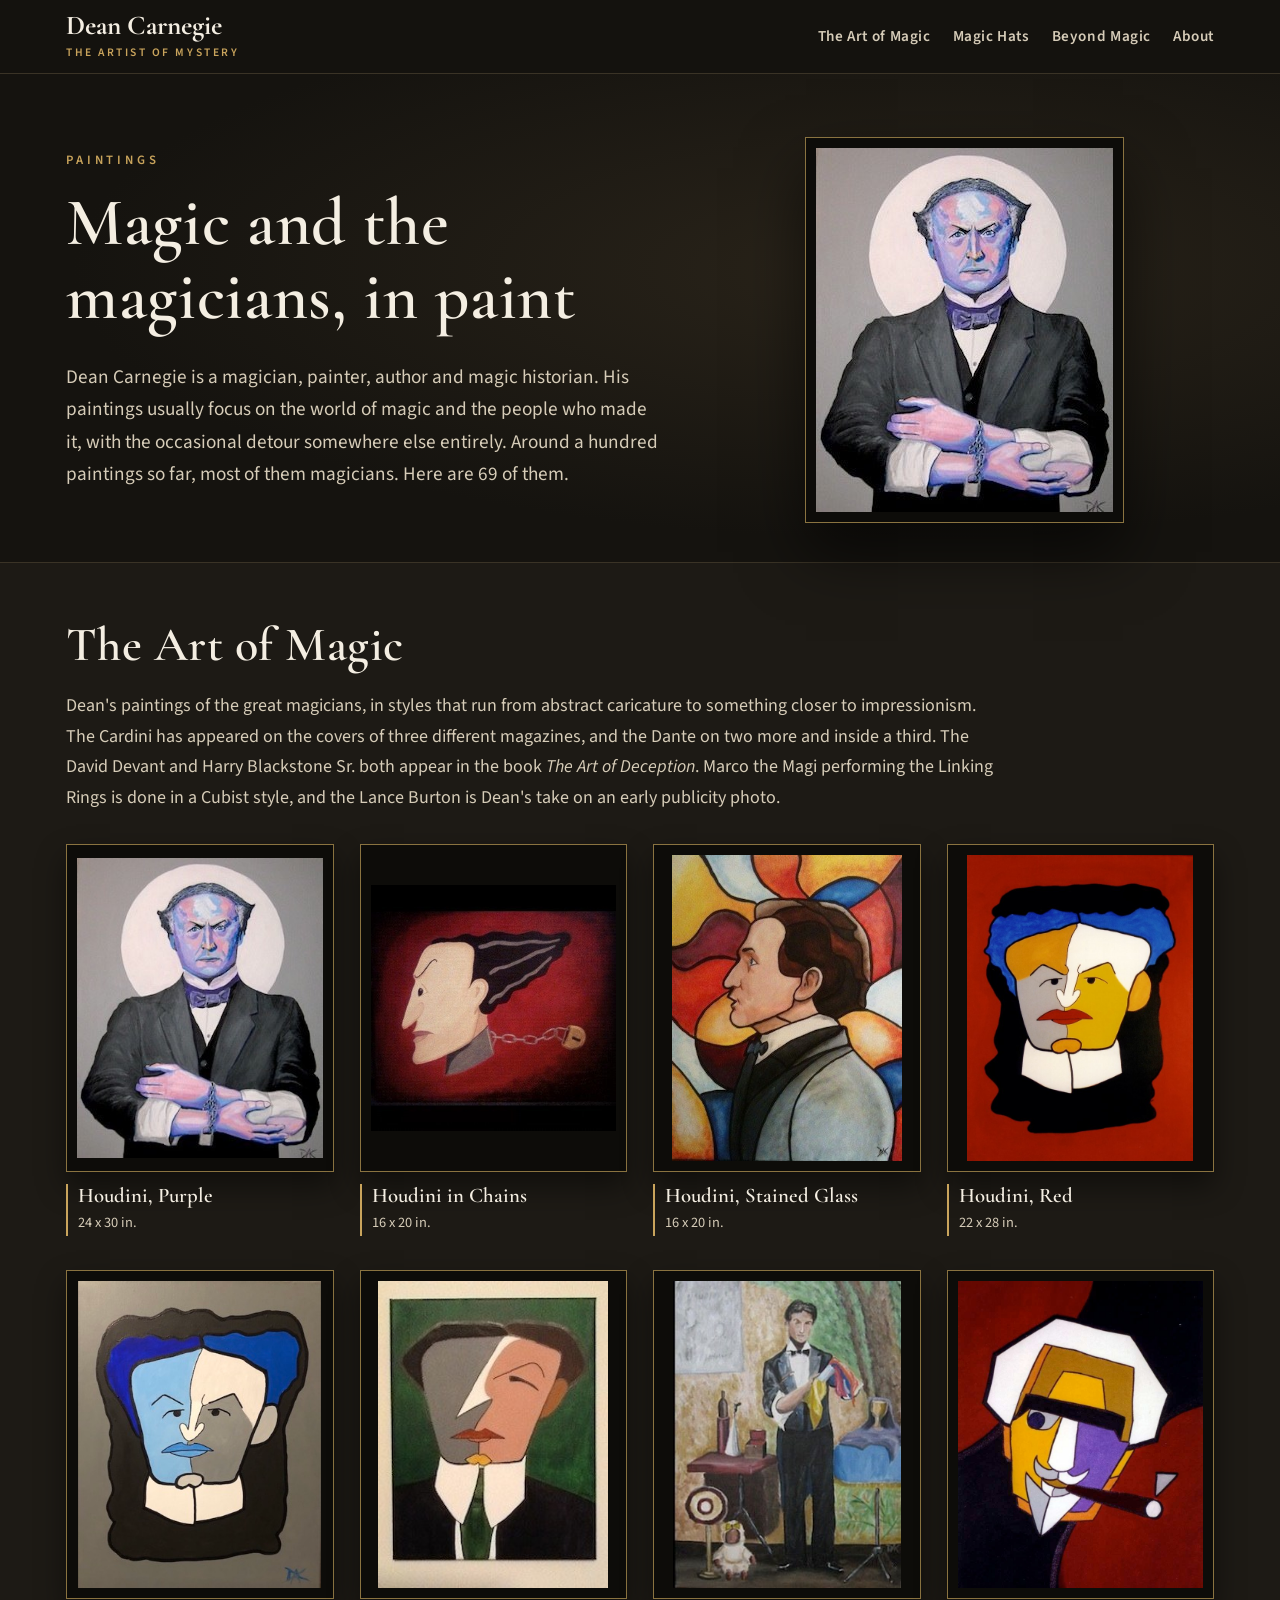
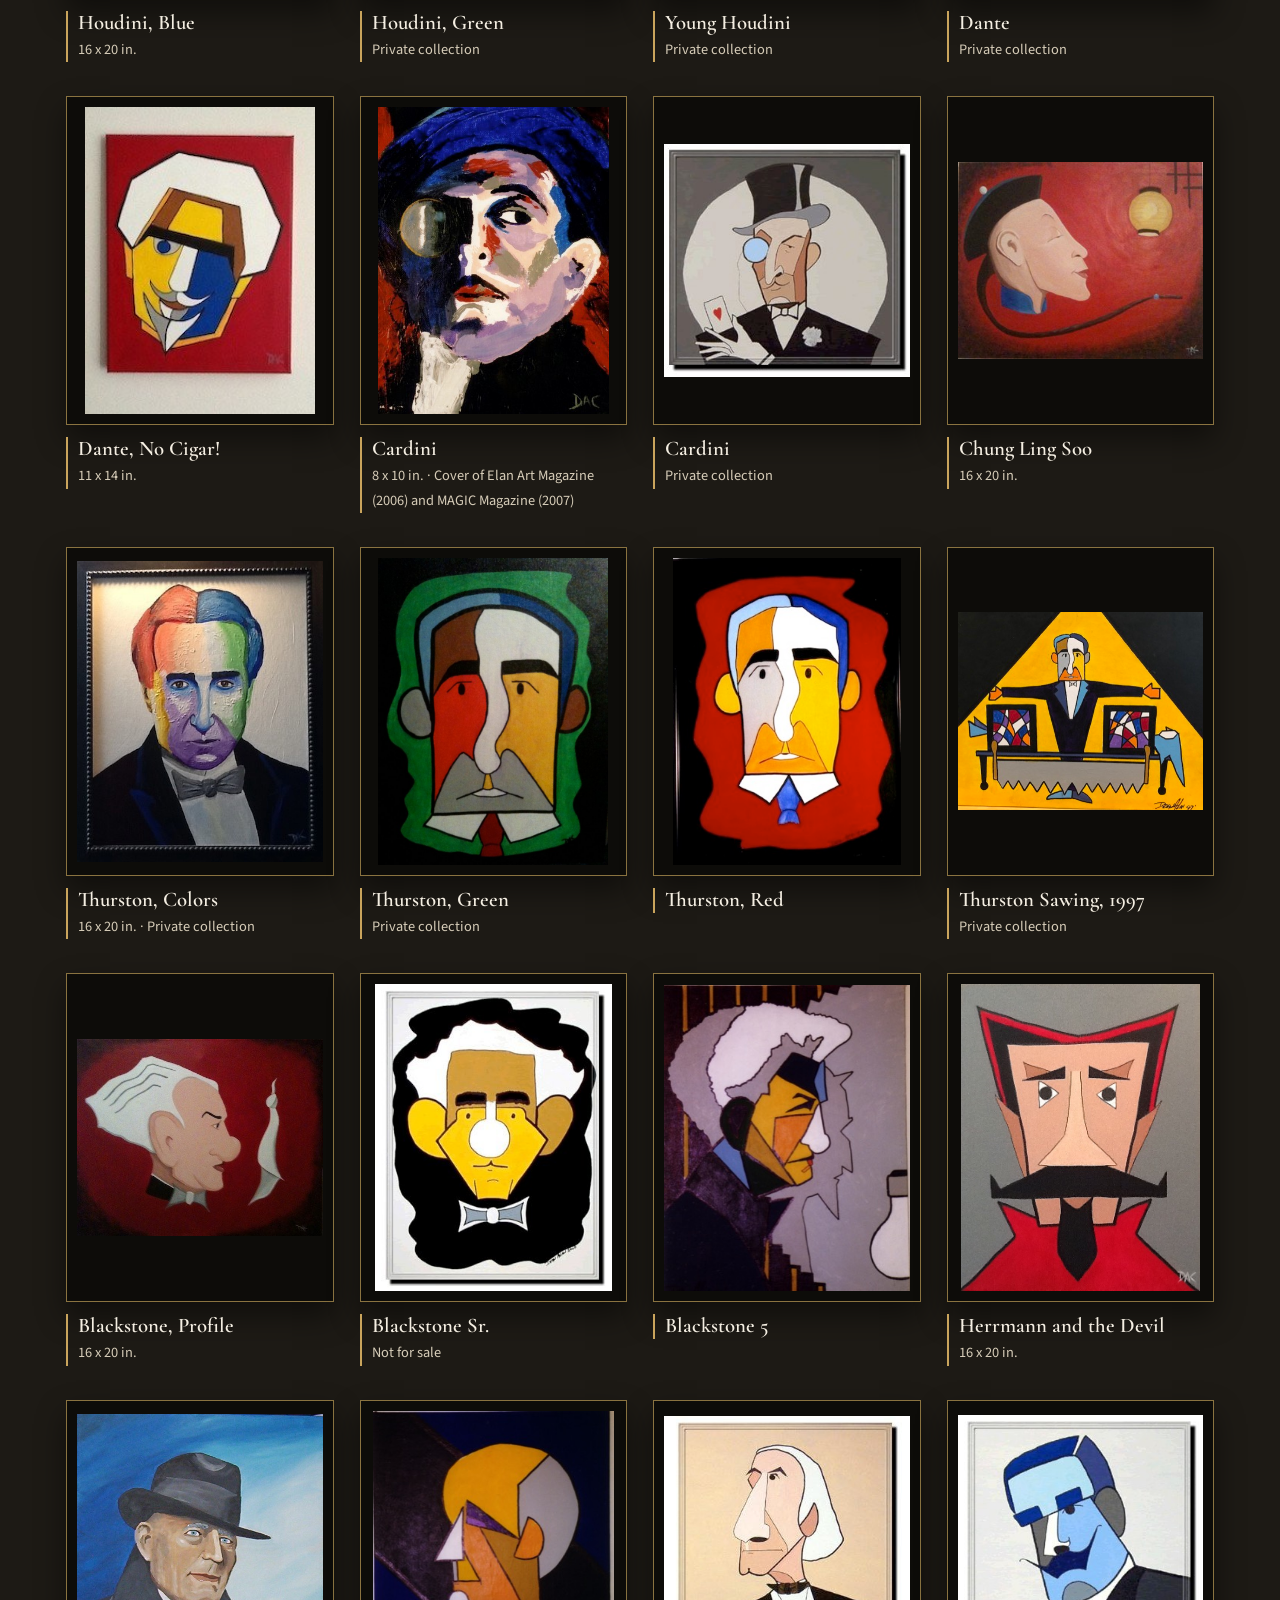
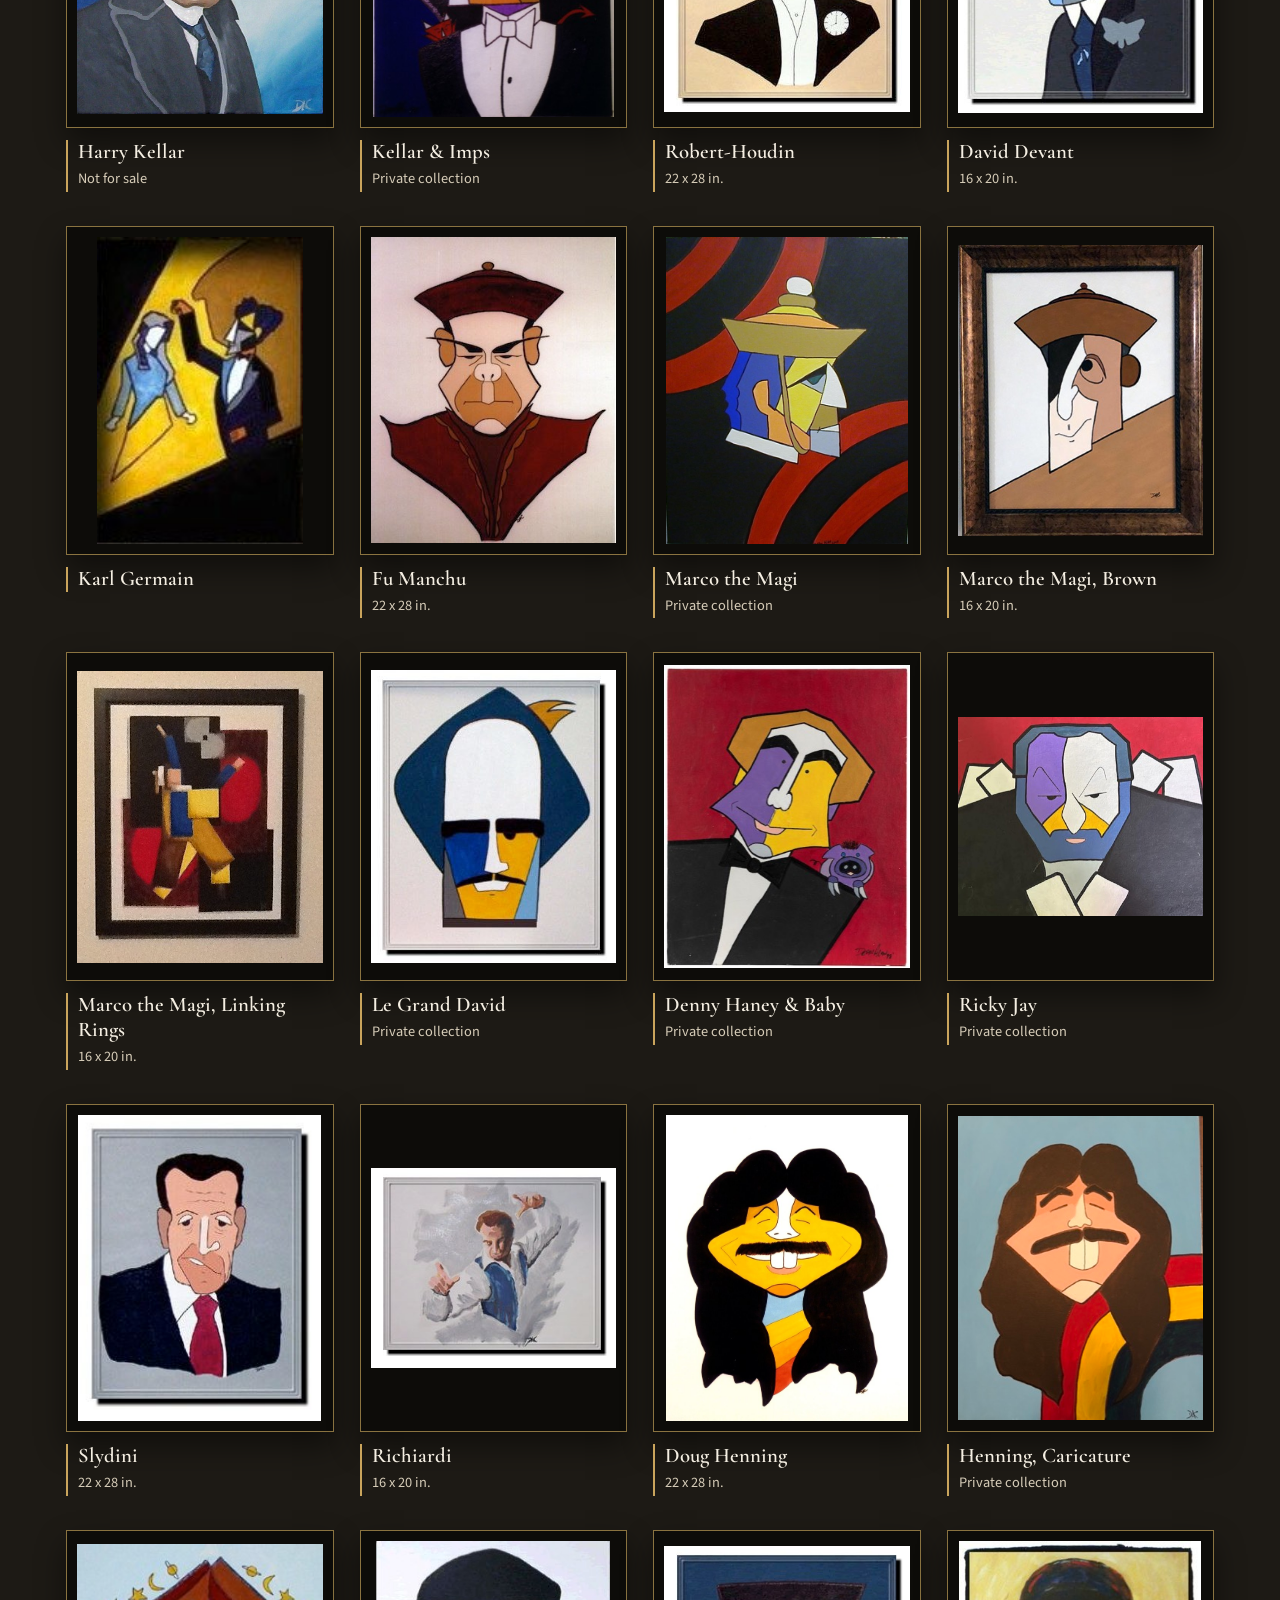
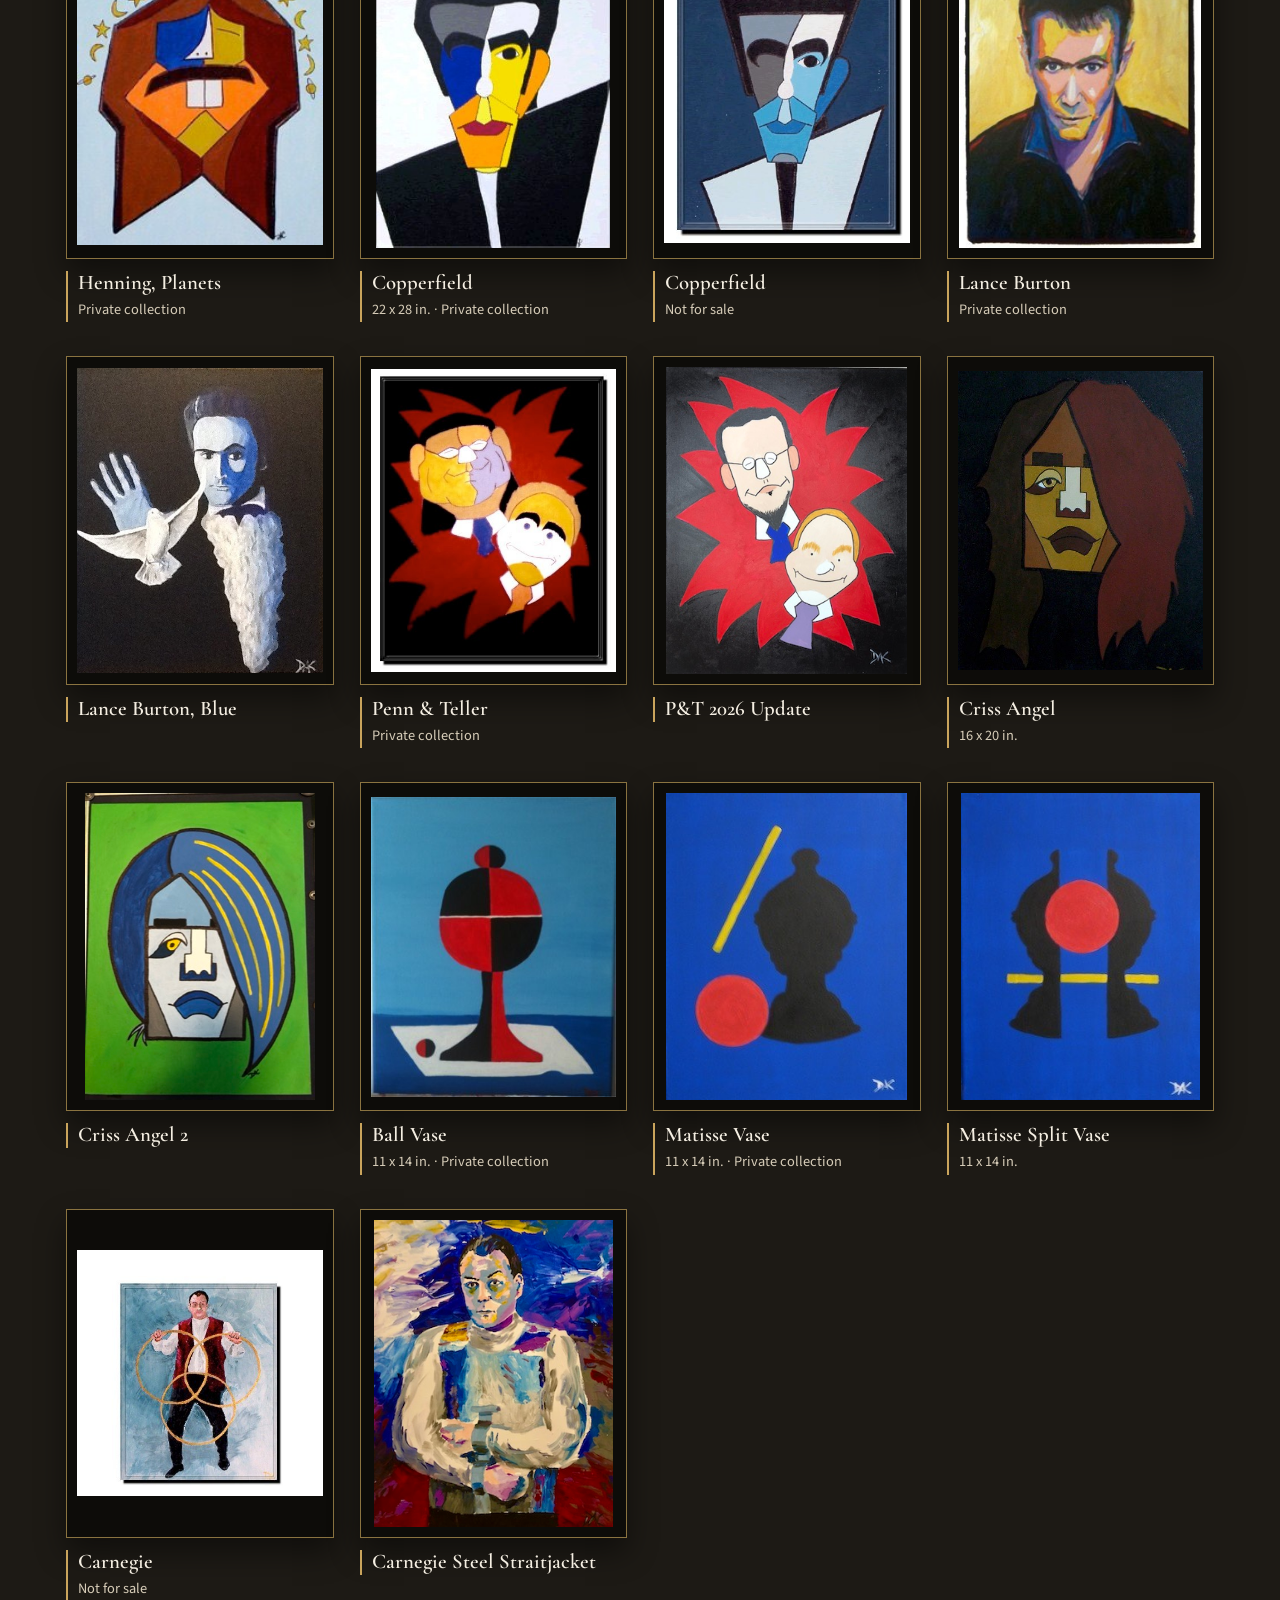
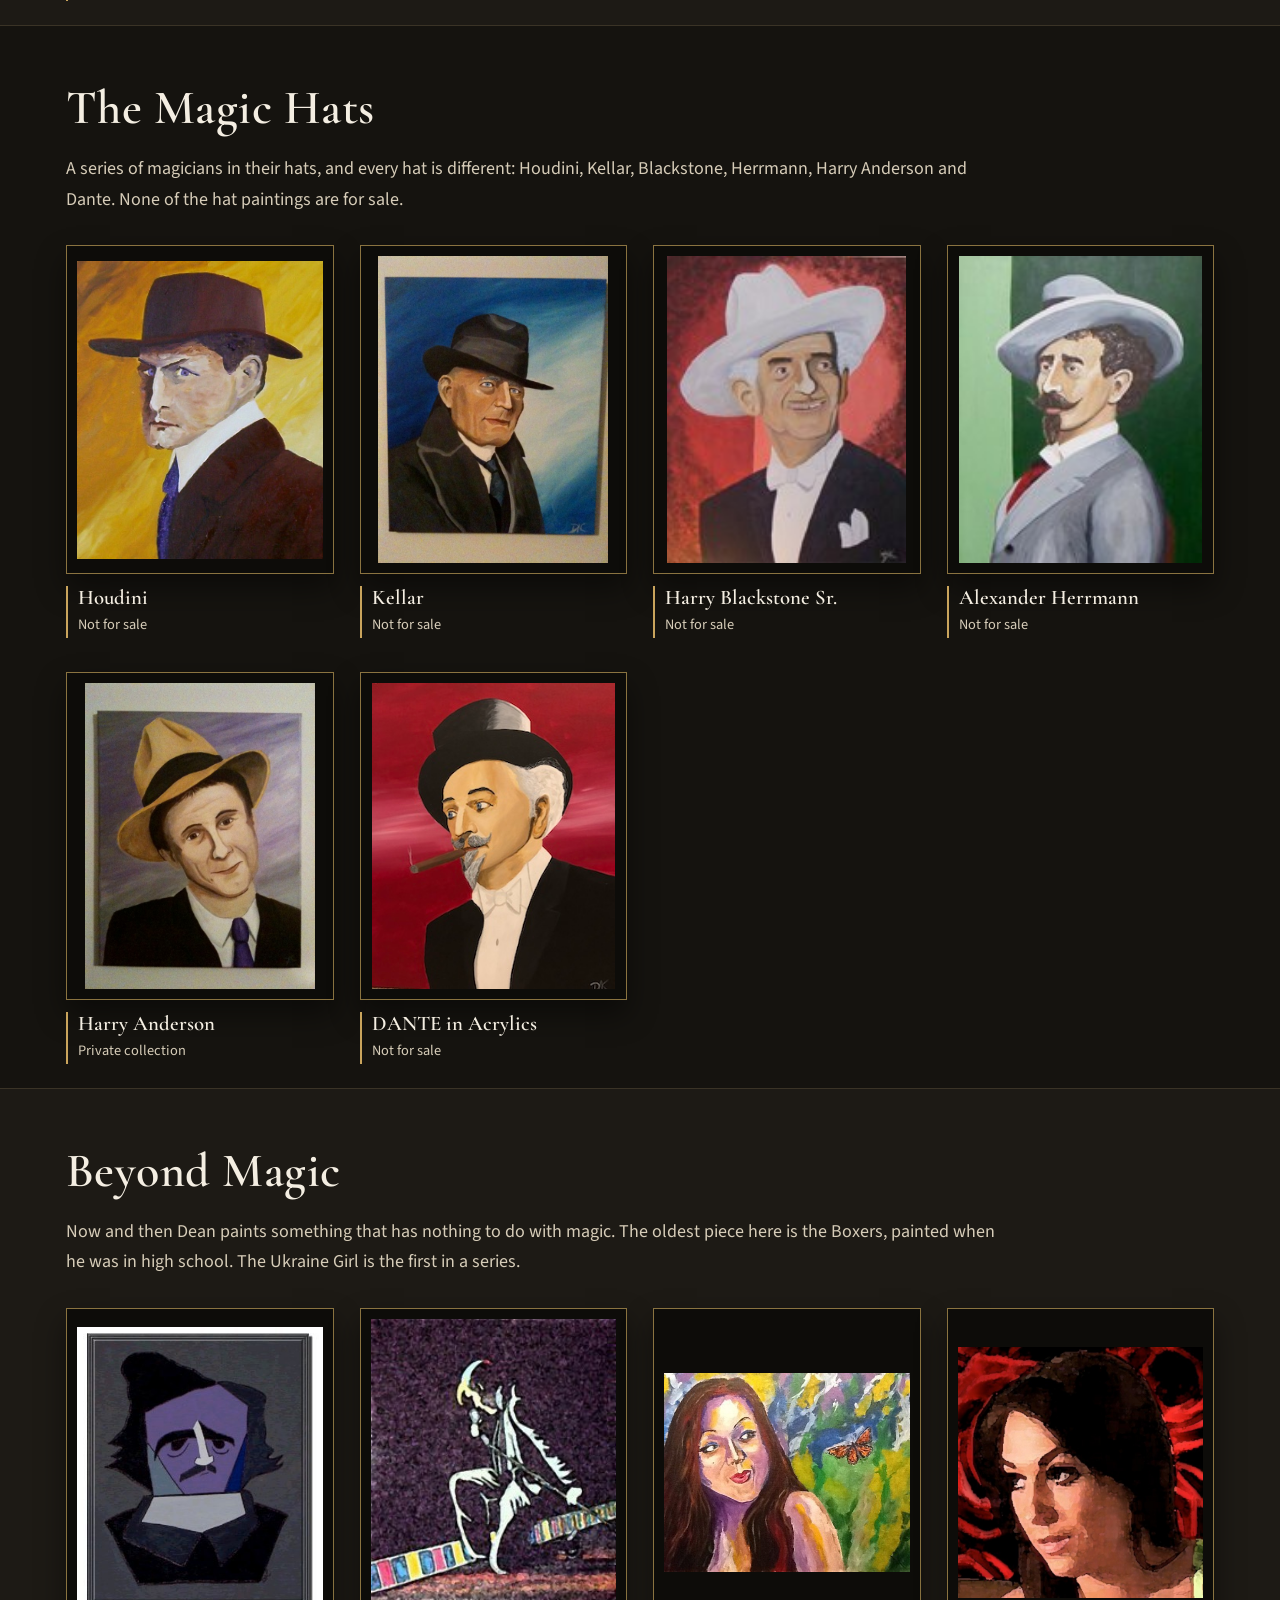
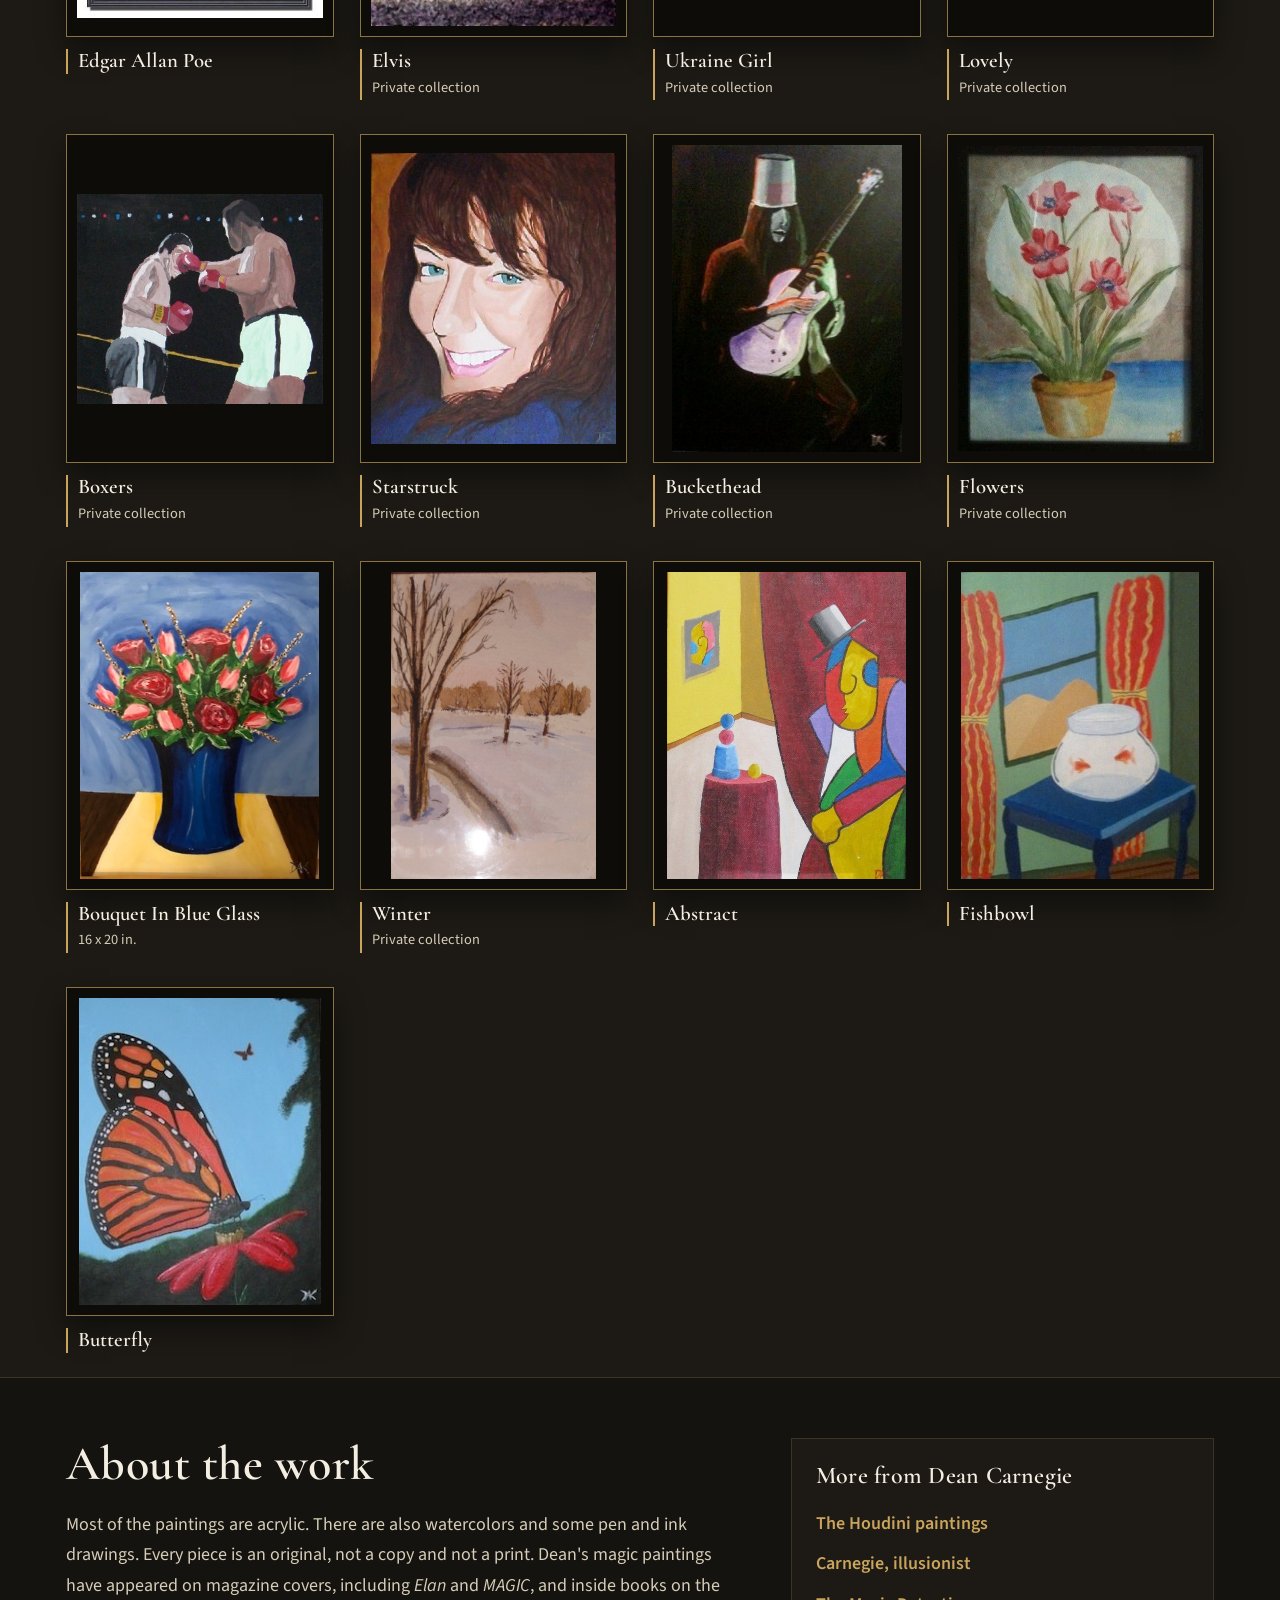
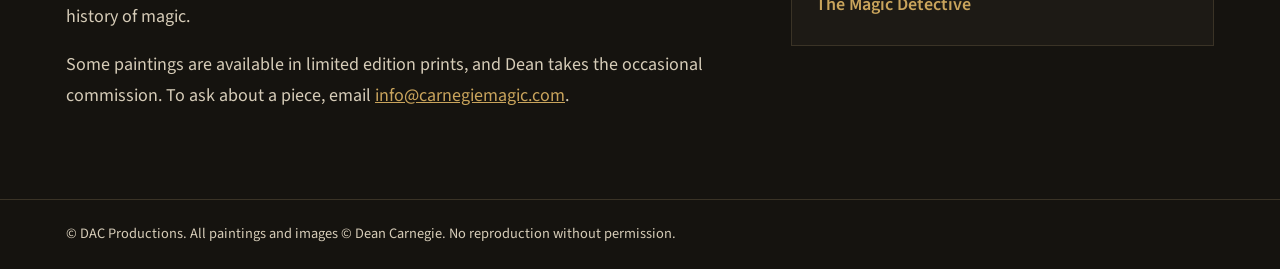
==== commit 451c7a93: "Marco the Magi, Linking Rings is available Co-Authored-By: Claude Opus 5.5 <noreply@anthropic.com>" ====
--- a/index.html
+++ b/index.html
@@ -41,7 +41,7 @@
     <img class="hero-img" src="img/MagicArt-hhpaint4.jpg" alt="Houdini, Purple, painting by Dean Carnegie">
   </div>
 </section>
-<section class="gallery" id="magic"><div class="wrap"><h2>The Art of Magic</h2><p class="note">Dean's paintings of the great magicians, in styles that run from abstract caricature to something closer to impressionism. The Cardini has appeared on the covers of three different magazines, and the Dante on two more and inside a third. The David Devant and Harry Blackstone Sr. both appear in the book <em>The Art of Deception</em>. Marco the Magi performing the Linking Rings is done in a Cubist style, and the Lance Burton is Dean's take on an early publicity photo.</p><div class="wall"><figure class="work"><button class="frame" data-i="0" aria-label="View Houdini, Purple larger"><img src="img/MagicArt-hhpaint4.jpg" alt="Houdini, Purple, painting by Dean Carnegie" loading="lazy"></button><figcaption><span class="t">Houdini, Purple</span><span class="m">24 x 30 in.</span></figcaption></figure><figure class="work"><button class="frame" data-i="1" aria-label="View Houdini in Chains larger"><img src="img/MagicArt-IMG_0382.jpg" alt="Houdini in Chains, painting by Dean Carnegie" loading="lazy"></button><figcaption><span class="t">Houdini in Chains</span><span class="m">16 x 20 in.</span></figcaption></figure><figure class="work"><button class="frame" data-i="2" aria-label="View Houdini, Stained Glass larger"><img src="img/MagicArt-houdinistainedglass.jpg" alt="Houdini, Stained Glass, painting by Dean Carnegie" loading="lazy"></button><figcaption><span class="t">Houdini, Stained Glass</span><span class="m">16 x 20 in.</span></figcaption></figure><figure class="work"><button class="frame" data-i="3" aria-label="View Houdini, Red larger"><img src="img/MagicArt-houdini-copy.jpg" alt="Houdini, Red, painting by Dean Carnegie" loading="lazy"></button><figcaption><span class="t">Houdini, Red</span><span class="m">22 x 28 in.</span></figcaption></figure><figure class="work"><button class="frame" data-i="4" aria-label="View Houdini, Blue larger"><img src="img/MagicArt-houdini-blue.jpg" alt="Houdini, Blue, painting by Dean Carnegie" loading="lazy"></button><figcaption><span class="t">Houdini, Blue</span><span class="m">16 x 20 in.</span></figcaption></figure><figure class="work"><button class="frame" data-i="5" aria-label="View Houdini, Green larger"><img src="img/MagicArt-IMG_0950.jpg" alt="Houdini, Green, painting by Dean Carnegie" loading="lazy"></button><figcaption><span class="t">Houdini, Green</span><span class="m">Private collection</span></figcaption></figure><figure class="work"><button class="frame" data-i="6" aria-label="View Young Houdini larger"><img src="img/MagicArt-youngharry.jpg" alt="Young Houdini, painting by Dean Carnegie" loading="lazy"></button><figcaption><span class="t">Young Houdini</span><span class="m">Private collection</span></figcaption></figure><figure class="work"><button class="frame" data-i="7" aria-label="View Dante larger"><img src="img/MagicArt-dantesm.jpg" alt="Dante, painting by Dean Carnegie" loading="lazy"></button><figcaption><span class="t">Dante</span><span class="m">Private collection</span></figcaption></figure><figure class="work"><button class="frame" data-i="8" aria-label="View Dante, No Cigar! larger"><img src="img/MagicArt-IMG_0949.jpg" alt="Dante, No Cigar!, painting by Dean Carnegie" loading="lazy"></button><figcaption><span class="t">Dante, No Cigar!</span><span class="m">11 x 14 in.</span></figcaption></figure><figure class="work"><button class="frame" data-i="9" aria-label="View Cardini larger"><img src="img/MagicArt-cardinismall.jpg" alt="Cardini, painting by Dean Carnegie" loading="lazy"></button><figcaption><span class="t">Cardini</span><span class="m">8 x 10 in. &middot; Cover of Elan Art Magazine (2006) and MAGIC Magazine (2007)</span></figcaption></figure><figure class="work"><button class="frame" data-i="10" aria-label="View Cardini larger"><img src="img/MagicArt-c1.jpg" alt="Cardini, painting by Dean Carnegie" loading="lazy"></button><figcaption><span class="t">Cardini</span><span class="m">Private collection</span></figcaption></figure><figure class="work"><button class="frame" data-i="11" aria-label="View Chung Ling Soo larger"><img src="img/MagicArt-photochungsm.jpg" alt="Chung Ling Soo, painting by Dean Carnegie" loading="lazy"></button><figcaption><span class="t">Chung Ling Soo</span><span class="m">16 x 20 in.</span></figcaption></figure><figure class="work"><button class="frame" data-i="12" aria-label="View Thurston, Colors larger"><img src="img/MagicArt-thurston.jpg" alt="Thurston, Colors, painting by Dean Carnegie" loading="lazy"></button><figcaption><span class="t">Thurston, Colors</span><span class="m">16 x 20 in. &middot; Private collection</span></figcaption></figure><figure class="work"><button class="frame" data-i="13" aria-label="View Thurston, Green larger"><img src="img/MagicArt-Thurston2.jpg" alt="Thurston, Green, painting by Dean Carnegie" loading="lazy"></button><figcaption><span class="t">Thurston, Green</span><span class="m">Private collection</span></figcaption></figure><figure class="work"><button class="frame" data-i="14" aria-label="View Thurston, Red larger"><img src="img/MagicArt-thurston-red.jpg" alt="Thurston, Red, painting by Dean Carnegie" loading="lazy"></button><figcaption><span class="t">Thurston, Red</span></figcaption></figure><figure class="work"><button class="frame" data-i="15" aria-label="View Thurston Sawing, 1997 larger"><img src="img/MagicArt-thurston-sawing.jpg" alt="Thurston Sawing, 1997, painting by Dean Carnegie" loading="lazy"></button><figcaption><span class="t">Thurston Sawing, 1997</span><span class="m">Private collection</span></figcaption></figure><figure class="work"><button class="frame" data-i="16" aria-label="View Blackstone, Profile larger"><img src="img/MagicArt-blackst.jpg" alt="Blackstone, Profile, painting by Dean Carnegie" loading="lazy"></button><figcaption><span class="t">Blackstone, Profile</span><span class="m">16 x 20 in.</span></figcaption></figure><figure class="work"><button class="frame" data-i="17" aria-label="View Blackstone Sr. larger"><img src="img/MagicArt-b1.jpg" alt="Blackstone Sr., painting by Dean Carnegie" loading="lazy"></button><figcaption><span class="t">Blackstone Sr.</span><span class="m">Not for sale</span></figcaption></figure><figure class="work"><button class="frame" data-i="18" aria-label="View Blackstone 5 larger"><img src="img/MagicArt-blackstone5.jpg" alt="Blackstone 5, painting by Dean Carnegie" loading="lazy"></button><figcaption><span class="t">Blackstone 5</span></figcaption></figure><figure class="work"><button class="frame" data-i="19" aria-label="View Herrmann and the Devil larger"><img src="img/MagicArt-herrmanndevil.jpg" alt="Herrmann and the Devil, painting by Dean Carnegie" loading="lazy"></button><figcaption><span class="t">Herrmann and the Devil</span><span class="m">16 x 20 in.</span></figcaption></figure><figure class="work"><button class="frame" data-i="20" aria-label="View Harry Kellar larger"><img src="img/MagicArt-kellarhat.jpg" alt="Harry Kellar, painting by Dean Carnegie" loading="lazy"></button><figcaption><span class="t">Harry Kellar</span><span class="m">Not for sale</span></figcaption></figure><figure class="work"><button class="frame" data-i="21" aria-label="View Kellar &amp; Imps larger"><img src="img/MagicArt-kellar-imps.jpg" alt="Kellar &amp; Imps, painting by Dean Carnegie" loading="lazy"></button><figcaption><span class="t">Kellar &amp; Imps</span><span class="m">Private collection</span></figcaption></figure><figure class="work"><button class="frame" data-i="22" aria-label="View Robert-Houdin larger"><img src="img/MagicArt-rh.jpg" alt="Robert-Houdin, painting by Dean Carnegie" loading="lazy"></button><figcaption><span class="t">Robert-Houdin</span><span class="m">22 x 28 in.</span></figcaption></figure><figure class="work"><button class="frame" data-i="23" aria-label="View David Devant larger"><img src="img/MagicArt-devant.jpg" alt="David Devant, painting by Dean Carnegie" loading="lazy"></button><figcaption><span class="t">David Devant</span><span class="m">16 x 20 in.</span></figcaption></figure><figure class="work"><button class="frame" data-i="24" aria-label="View Karl Germain larger"><img src="img/MagicArt-germpnt.jpg" alt="Karl Germain, painting by Dean Carnegie" loading="lazy"></button><figcaption><span class="t">Karl Germain</span></figcaption></figure><figure class="work"><button class="frame" data-i="25" aria-label="View Fu Manchu larger"><img src="img/MagicArt-fumanchusmall.jpg" alt="Fu Manchu, painting by Dean Carnegie" loading="lazy"></button><figcaption><span class="t">Fu Manchu</span><span class="m">22 x 28 in.</span></figcaption></figure><figure class="work"><button class="frame" data-i="26" aria-label="View Marco the Magi larger"><img src="img/MagicArt-legrand.jpg" alt="Marco the Magi, painting by Dean Carnegie" loading="lazy"></button><figcaption><span class="t">Marco the Magi</span><span class="m">Private collection</span></figcaption></figure><figure class="work"><button class="frame" data-i="27" aria-label="View Marco the Magi, Brown larger"><img src="img/MagicArt-marco-brown.jpg" alt="Marco the Magi, Brown, painting by Dean Carnegie" loading="lazy"></button><figcaption><span class="t">Marco the Magi, Brown</span><span class="m">16 x 20 in.</span></figcaption></figure><figure class="work"><button class="frame" data-i="28" aria-label="View Marco the Magi, Linking Rings larger"><img src="img/NewArt-photo.jpg" alt="Marco the Magi, Linking Rings, painting by Dean Carnegie" loading="lazy"></button><figcaption><span class="t">Marco the Magi, Linking Rings</span><span class="m">16 x 20 in. &middot; Not for sale</span></figcaption></figure><figure class="work"><button class="frame" data-i="29" aria-label="View Le Grand David larger"><img src="img/MagicArt-lgd.jpg" alt="Le Grand David, painting by Dean Carnegie" loading="lazy"></button><figcaption><span class="t">Le Grand David</span><span class="m">Private collection</span></figcaption></figure><figure class="work"><button class="frame" data-i="30" aria-label="View Denny Haney &amp; Baby larger"><img src="img/MagicArt-dennyhaney-baby.jpg" alt="Denny Haney &amp; Baby, painting by Dean Carnegie" loading="lazy"></button><figcaption><span class="t">Denny Haney &amp; Baby</span><span class="m">Private collection</span></figcaption></figure><figure class="work"><button class="frame" data-i="31" aria-label="View Ricky Jay larger"><img src="img/MagicArt-rickyjay.jpg" alt="Ricky Jay, painting by Dean Carnegie" loading="lazy"></button><figcaption><span class="t">Ricky Jay</span><span class="m">Private collection</span></figcaption></figure><figure class="work"><button class="frame" data-i="32" aria-label="View Slydini larger"><img src="img/MagicArt-sly.jpg" alt="Slydini, painting by Dean Carnegie" loading="lazy"></button><figcaption><span class="t">Slydini</span><span class="m">22 x 28 in.</span></figcaption></figure><figure class="work"><button class="frame" data-i="33" aria-label="View Richiardi larger"><img src="img/MagicArt-rich.jpg" alt="Richiardi, painting by Dean Carnegie" loading="lazy"></button><figcaption><span class="t">Richiardi</span><span class="m">16 x 20 in.</span></figcaption></figure><figure class="work"><button class="frame" data-i="34" aria-label="View Doug Henning larger"><img src="img/MagicArt-henning.jpg" alt="Doug Henning, painting by Dean Carnegie" loading="lazy"></button><figcaption><span class="t">Doug Henning</span><span class="m">22 x 28 in.</span></figcaption></figure><figure class="work"><button class="frame" data-i="35" aria-label="View Henning, Caricature larger"><img src="img/MagicArt-henning-caricature.jpg" alt="Henning, Caricature, painting by Dean Carnegie" loading="lazy"></button><figcaption><span class="t">Henning, Caricature</span><span class="m">Private collection</span></figcaption></figure><figure class="work"><button class="frame" data-i="36" aria-label="View Henning, Planets larger"><img src="img/MagicArt-000_0190.jpg" alt="Henning, Planets, painting by Dean Carnegie" loading="lazy"></button><figcaption><span class="t">Henning, Planets</span><span class="m">Private collection</span></figcaption></figure><figure class="work"><button class="frame" data-i="37" aria-label="View Copperfield larger"><img src="img/MagicArt-Copperfield.jpg" alt="Copperfield, painting by Dean Carnegie" loading="lazy"></button><figcaption><span class="t">Copperfield</span><span class="m">22 x 28 in. &middot; Private collection</span></figcaption></figure><figure class="work"><button class="frame" data-i="38" aria-label="View Copperfield larger"><img src="img/MagicArt-davec2.jpg" alt="Copperfield, painting by Dean Carnegie" loading="lazy"></button><figcaption><span class="t">Copperfield</span><span class="m">Not for sale</span></figcaption></figure><figure class="work"><button class="frame" data-i="39" aria-label="View Lance Burton larger"><img src="img/MagicArt-photo1.jpg" alt="Lance Burton, painting by Dean Carnegie" loading="lazy"></button><figcaption><span class="t">Lance Burton</span><span class="m">Private collection</span></figcaption></figure><figure class="work"><button class="frame" data-i="40" aria-label="View Lance Burton, Blue larger"><img src="img/MagicArt-lanceb.jpg" alt="Lance Burton, Blue, painting by Dean Carnegie" loading="lazy"></button><figcaption><span class="t">Lance Burton, Blue</span></figcaption></figure><figure class="work"><button class="frame" data-i="41" aria-label="View Penn &amp; Teller larger"><img src="img/MagicArt-pt.jpg" alt="Penn &amp; Teller, painting by Dean Carnegie" loading="lazy"></button><figcaption><span class="t">Penn &amp; Teller</span><span class="m">Private collection</span></figcaption></figure><figure class="work"><button class="frame" data-i="42" aria-label="View P&amp;T 2026 Update larger"><img src="img/MagicArt-pt-2026.jpg" alt="P&amp;T 2026 Update, painting by Dean Carnegie" loading="lazy"></button><figcaption><span class="t">P&amp;T 2026 Update</span></figcaption></figure><figure class="work"><button class="frame" data-i="43" aria-label="View Criss Angel larger"><img src="img/MagicArt-c-angel.jpg" alt="Criss Angel, painting by Dean Carnegie" loading="lazy"></button><figcaption><span class="t">Criss Angel</span><span class="m">16 x 20 in.</span></figcaption></figure><figure class="work"><button class="frame" data-i="44" aria-label="View Criss Angel 2 larger"><img src="img/MagicArt-criss-angel-2.jpg" alt="Criss Angel 2, painting by Dean Carnegie" loading="lazy"></button><figcaption><span class="t">Criss Angel 2</span></figcaption></figure><figure class="work"><button class="frame" data-i="45" aria-label="View Ball Vase larger"><img src="img/MagicArt-ballv.jpg" alt="Ball Vase, painting by Dean Carnegie" loading="lazy"></button><figcaption><span class="t">Ball Vase</span><span class="m">11 x 14 in. &middot; Private collection</span></figcaption></figure><figure class="work"><button class="frame" data-i="46" aria-label="View Matisse Vase larger"><img src="img/MagicArt-IMG_1098.jpg" alt="Matisse Vase, painting by Dean Carnegie" loading="lazy"></button><figcaption><span class="t">Matisse Vase</span><span class="m">11 x 14 in. &middot; Private collection</span></figcaption></figure><figure class="work"><button class="frame" data-i="47" aria-label="View Matisse Split Vase larger"><img src="img/MagicArt-IMG_1099.jpg" alt="Matisse Split Vase, painting by Dean Carnegie" loading="lazy"></button><figcaption><span class="t">Matisse Split Vase</span><span class="m">11 x 14 in.</span></figcaption></figure><figure class="work"><button class="frame" data-i="48" aria-label="View Carnegie larger"><img src="img/MagicArt-dachula.jpg" alt="Carnegie, painting by Dean Carnegie" loading="lazy"></button><figcaption><span class="t">Carnegie</span><span class="m">Not for sale</span></figcaption></figure><figure class="work"><button class="frame" data-i="49" aria-label="View Carnegie Steel Straitjacket larger"><img src="img/MagicArt-straitjacket.jpg" alt="Carnegie Steel Straitjacket, painting by Dean Carnegie" loading="lazy"></button><figcaption><span class="t">Carnegie Steel Straitjacket</span></figcaption></figure></div></div></section><section class="gallery" id="hats"><div class="wrap"><h2>The Magic Hats</h2><p class="note">A series of magicians in their hats, and every hat is different: Houdini, Kellar, Blackstone, Herrmann, Harry Anderson and Dante. None of the hat paintings are for sale.</p><div class="wall"><figure class="work"><button class="frame" data-i="50" aria-label="View Houdini larger"><img src="img/Hats-houdinihat1.jpg" alt="Houdini, painting by Dean Carnegie" loading="lazy"></button><figcaption><span class="t">Houdini</span><span class="m">Not for sale</span></figcaption></figure><figure class="work"><button class="frame" data-i="51" aria-label="View Kellar larger"><img src="img/Hats-IMG_0013.jpg" alt="Kellar, painting by Dean Carnegie" loading="lazy"></button><figcaption><span class="t">Kellar</span><span class="m">Not for sale</span></figcaption></figure><figure class="work"><button class="frame" data-i="52" aria-label="View Harry Blackstone Sr. larger"><img src="img/Hats-blackstonesmall.jpg" alt="Harry Blackstone Sr., painting by Dean Carnegie" loading="lazy"></button><figcaption><span class="t">Harry Blackstone Sr.</span><span class="m">Not for sale</span></figcaption></figure><figure class="work"><button class="frame" data-i="53" aria-label="View Alexander Herrmann larger"><img src="img/Hats-hermannsmall.jpg" alt="Alexander Herrmann, painting by Dean Carnegie" loading="lazy"></button><figcaption><span class="t">Alexander Herrmann</span><span class="m">Not for sale</span></figcaption></figure><figure class="work"><button class="frame" data-i="54" aria-label="View Harry Anderson larger"><img src="img/Hats-IMG_0006.jpg" alt="Harry Anderson, painting by Dean Carnegie" loading="lazy"></button><figcaption><span class="t">Harry Anderson</span><span class="m">Private collection</span></figcaption></figure><figure class="work"><button class="frame" data-i="55" aria-label="View DANTE in Acrylics larger"><img src="img/Hats-dante.jpg" alt="DANTE in Acrylics, painting by Dean Carnegie" loading="lazy"></button><figcaption><span class="t">DANTE in Acrylics</span><span class="m">Not for sale</span></figcaption></figure></div></div></section><section class="gallery" id="beyond"><div class="wrap"><h2>Beyond Magic</h2><p class="note">Now and then Dean paints something that has nothing to do with magic. The oldest piece here is the Boxers, painted when he was in high school. The Ukraine Girl is the first in a series.</p><div class="wall"><figure class="work"><button class="frame" data-i="56" aria-label="View Edgar Allan Poe larger"><img src="img/art2-poe.jpg" alt="Edgar Allan Poe, painting by Dean Carnegie" loading="lazy"></button><figcaption><span class="t">Edgar Allan Poe</span></figcaption></figure><figure class="work"><button class="frame" data-i="57" aria-label="View Elvis larger"><img src="img/art2-elvis2.jpg" alt="Elvis, painting by Dean Carnegie" loading="lazy"></button><figcaption><span class="t">Elvis</span><span class="m">Private collection</span></figcaption></figure><figure class="work"><button class="frame" data-i="58" aria-label="View Ukraine Girl larger"><img src="img/art2-lisa5_edited2.jpg" alt="Ukraine Girl, painting by Dean Carnegie" loading="lazy"></button><figcaption><span class="t">Ukraine Girl</span><span class="m">Private collection</span></figcaption></figure><figure class="work"><button class="frame" data-i="59" aria-label="View Lovely larger"><img src="img/art2-dla.jpg" alt="Lovely, painting by Dean Carnegie" loading="lazy"></button><figcaption><span class="t">Lovely</span><span class="m">Private collection</span></figcaption></figure><figure class="work"><button class="frame" data-i="60" aria-label="View Boxers larger"><img src="img/art2-boxers.jpg" alt="Boxers, painting by Dean Carnegie" loading="lazy"></button><figcaption><span class="t">Boxers</span><span class="m">Private collection</span></figcaption></figure><figure class="work"><button class="frame" data-i="61" aria-label="View Starstruck larger"><img src="img/art2-IMG_0081-1.jpg" alt="Starstruck, painting by Dean Carnegie" loading="lazy"></button><figcaption><span class="t">Starstruck</span><span class="m">Private collection</span></figcaption></figure><figure class="work"><button class="frame" data-i="62" aria-label="View Buckethead larger"><img src="img/art2-bucket.jpg" alt="Buckethead, painting by Dean Carnegie" loading="lazy"></button><figcaption><span class="t">Buckethead</span><span class="m">Private collection</span></figcaption></figure><figure class="work"><button class="frame" data-i="63" aria-label="View Flowers larger"><img src="img/art2-flowersforyou.jpg" alt="Flowers, painting by Dean Carnegie" loading="lazy"></button><figcaption><span class="t">Flowers</span><span class="m">Private collection</span></figcaption></figure><figure class="work"><button class="frame" data-i="64" aria-label="View Bouquet In Blue Glass larger"><img src="img/art2-bouquet-blue-glass.jpg" alt="Bouquet In Blue Glass, painting by Dean Carnegie" loading="lazy"></button><figcaption><span class="t">Bouquet In Blue Glass</span><span class="m">16 x 20 in.</span></figcaption></figure><figure class="work"><button class="frame" data-i="65" aria-label="View Winter larger"><img src="img/art2-IMG_0178_2.jpg" alt="Winter, painting by Dean Carnegie" loading="lazy"></button><figcaption><span class="t">Winter</span><span class="m">Private collection</span></figcaption></figure><figure class="work"><button class="frame" data-i="66" aria-label="View Abstract larger"><img src="img/art2-abstractdac.jpg" alt="Abstract, painting by Dean Carnegie" loading="lazy"></button><figcaption><span class="t">Abstract</span></figcaption></figure><figure class="work"><button class="frame" data-i="67" aria-label="View Fishbowl larger"><img src="img/art2-beforeafter.jpg" alt="Fishbowl, painting by Dean Carnegie" loading="lazy"></button><figcaption><span class="t">Fishbowl</span></figcaption></figure><figure class="work"><button class="frame" data-i="68" aria-label="View Butterfly larger"><img src="img/NewArt-IMG_1030a.jpg" alt="Butterfly, painting by Dean Carnegie" loading="lazy"></button><figcaption><span class="t">Butterfly</span></figcaption></figure></div></div></section>
+<section class="gallery" id="magic"><div class="wrap"><h2>The Art of Magic</h2><p class="note">Dean's paintings of the great magicians, in styles that run from abstract caricature to something closer to impressionism. The Cardini has appeared on the covers of three different magazines, and the Dante on two more and inside a third. The David Devant and Harry Blackstone Sr. both appear in the book <em>The Art of Deception</em>. Marco the Magi performing the Linking Rings is done in a Cubist style, and the Lance Burton is Dean's take on an early publicity photo.</p><div class="wall"><figure class="work"><button class="frame" data-i="0" aria-label="View Houdini, Purple larger"><img src="img/MagicArt-hhpaint4.jpg" alt="Houdini, Purple, painting by Dean Carnegie" loading="lazy"></button><figcaption><span class="t">Houdini, Purple</span><span class="m">24 x 30 in.</span></figcaption></figure><figure class="work"><button class="frame" data-i="1" aria-label="View Houdini in Chains larger"><img src="img/MagicArt-IMG_0382.jpg" alt="Houdini in Chains, painting by Dean Carnegie" loading="lazy"></button><figcaption><span class="t">Houdini in Chains</span><span class="m">16 x 20 in.</span></figcaption></figure><figure class="work"><button class="frame" data-i="2" aria-label="View Houdini, Stained Glass larger"><img src="img/MagicArt-houdinistainedglass.jpg" alt="Houdini, Stained Glass, painting by Dean Carnegie" loading="lazy"></button><figcaption><span class="t">Houdini, Stained Glass</span><span class="m">16 x 20 in.</span></figcaption></figure><figure class="work"><button class="frame" data-i="3" aria-label="View Houdini, Red larger"><img src="img/MagicArt-houdini-copy.jpg" alt="Houdini, Red, painting by Dean Carnegie" loading="lazy"></button><figcaption><span class="t">Houdini, Red</span><span class="m">22 x 28 in.</span></figcaption></figure><figure class="work"><button class="frame" data-i="4" aria-label="View Houdini, Blue larger"><img src="img/MagicArt-houdini-blue.jpg" alt="Houdini, Blue, painting by Dean Carnegie" loading="lazy"></button><figcaption><span class="t">Houdini, Blue</span><span class="m">16 x 20 in.</span></figcaption></figure><figure class="work"><button class="frame" data-i="5" aria-label="View Houdini, Green larger"><img src="img/MagicArt-IMG_0950.jpg" alt="Houdini, Green, painting by Dean Carnegie" loading="lazy"></button><figcaption><span class="t">Houdini, Green</span><span class="m">Private collection</span></figcaption></figure><figure class="work"><button class="frame" data-i="6" aria-label="View Young Houdini larger"><img src="img/MagicArt-youngharry.jpg" alt="Young Houdini, painting by Dean Carnegie" loading="lazy"></button><figcaption><span class="t">Young Houdini</span><span class="m">Private collection</span></figcaption></figure><figure class="work"><button class="frame" data-i="7" aria-label="View Dante larger"><img src="img/MagicArt-dantesm.jpg" alt="Dante, painting by Dean Carnegie" loading="lazy"></button><figcaption><span class="t">Dante</span><span class="m">Private collection</span></figcaption></figure><figure class="work"><button class="frame" data-i="8" aria-label="View Dante, No Cigar! larger"><img src="img/MagicArt-IMG_0949.jpg" alt="Dante, No Cigar!, painting by Dean Carnegie" loading="lazy"></button><figcaption><span class="t">Dante, No Cigar!</span><span class="m">11 x 14 in.</span></figcaption></figure><figure class="work"><button class="frame" data-i="9" aria-label="View Cardini larger"><img src="img/MagicArt-cardinismall.jpg" alt="Cardini, painting by Dean Carnegie" loading="lazy"></button><figcaption><span class="t">Cardini</span><span class="m">8 x 10 in. &middot; Cover of Elan Art Magazine (2006) and MAGIC Magazine (2007)</span></figcaption></figure><figure class="work"><button class="frame" data-i="10" aria-label="View Cardini larger"><img src="img/MagicArt-c1.jpg" alt="Cardini, painting by Dean Carnegie" loading="lazy"></button><figcaption><span class="t">Cardini</span><span class="m">Private collection</span></figcaption></figure><figure class="work"><button class="frame" data-i="11" aria-label="View Chung Ling Soo larger"><img src="img/MagicArt-photochungsm.jpg" alt="Chung Ling Soo, painting by Dean Carnegie" loading="lazy"></button><figcaption><span class="t">Chung Ling Soo</span><span class="m">16 x 20 in.</span></figcaption></figure><figure class="work"><button class="frame" data-i="12" aria-label="View Thurston, Colors larger"><img src="img/MagicArt-thurston.jpg" alt="Thurston, Colors, painting by Dean Carnegie" loading="lazy"></button><figcaption><span class="t">Thurston, Colors</span><span class="m">16 x 20 in. &middot; Private collection</span></figcaption></figure><figure class="work"><button class="frame" data-i="13" aria-label="View Thurston, Green larger"><img src="img/MagicArt-Thurston2.jpg" alt="Thurston, Green, painting by Dean Carnegie" loading="lazy"></button><figcaption><span class="t">Thurston, Green</span><span class="m">Private collection</span></figcaption></figure><figure class="work"><button class="frame" data-i="14" aria-label="View Thurston, Red larger"><img src="img/MagicArt-thurston-red.jpg" alt="Thurston, Red, painting by Dean Carnegie" loading="lazy"></button><figcaption><span class="t">Thurston, Red</span></figcaption></figure><figure class="work"><button class="frame" data-i="15" aria-label="View Thurston Sawing, 1997 larger"><img src="img/MagicArt-thurston-sawing.jpg" alt="Thurston Sawing, 1997, painting by Dean Carnegie" loading="lazy"></button><figcaption><span class="t">Thurston Sawing, 1997</span><span class="m">Private collection</span></figcaption></figure><figure class="work"><button class="frame" data-i="16" aria-label="View Blackstone, Profile larger"><img src="img/MagicArt-blackst.jpg" alt="Blackstone, Profile, painting by Dean Carnegie" loading="lazy"></button><figcaption><span class="t">Blackstone, Profile</span><span class="m">16 x 20 in.</span></figcaption></figure><figure class="work"><button class="frame" data-i="17" aria-label="View Blackstone Sr. larger"><img src="img/MagicArt-b1.jpg" alt="Blackstone Sr., painting by Dean Carnegie" loading="lazy"></button><figcaption><span class="t">Blackstone Sr.</span><span class="m">Not for sale</span></figcaption></figure><figure class="work"><button class="frame" data-i="18" aria-label="View Blackstone 5 larger"><img src="img/MagicArt-blackstone5.jpg" alt="Blackstone 5, painting by Dean Carnegie" loading="lazy"></button><figcaption><span class="t">Blackstone 5</span></figcaption></figure><figure class="work"><button class="frame" data-i="19" aria-label="View Herrmann and the Devil larger"><img src="img/MagicArt-herrmanndevil.jpg" alt="Herrmann and the Devil, painting by Dean Carnegie" loading="lazy"></button><figcaption><span class="t">Herrmann and the Devil</span><span class="m">16 x 20 in.</span></figcaption></figure><figure class="work"><button class="frame" data-i="20" aria-label="View Harry Kellar larger"><img src="img/MagicArt-kellarhat.jpg" alt="Harry Kellar, painting by Dean Carnegie" loading="lazy"></button><figcaption><span class="t">Harry Kellar</span><span class="m">Not for sale</span></figcaption></figure><figure class="work"><button class="frame" data-i="21" aria-label="View Kellar &amp; Imps larger"><img src="img/MagicArt-kellar-imps.jpg" alt="Kellar &amp; Imps, painting by Dean Carnegie" loading="lazy"></button><figcaption><span class="t">Kellar &amp; Imps</span><span class="m">Private collection</span></figcaption></figure><figure class="work"><button class="frame" data-i="22" aria-label="View Robert-Houdin larger"><img src="img/MagicArt-rh.jpg" alt="Robert-Houdin, painting by Dean Carnegie" loading="lazy"></button><figcaption><span class="t">Robert-Houdin</span><span class="m">22 x 28 in.</span></figcaption></figure><figure class="work"><button class="frame" data-i="23" aria-label="View David Devant larger"><img src="img/MagicArt-devant.jpg" alt="David Devant, painting by Dean Carnegie" loading="lazy"></button><figcaption><span class="t">David Devant</span><span class="m">16 x 20 in.</span></figcaption></figure><figure class="work"><button class="frame" data-i="24" aria-label="View Karl Germain larger"><img src="img/MagicArt-germpnt.jpg" alt="Karl Germain, painting by Dean Carnegie" loading="lazy"></button><figcaption><span class="t">Karl Germain</span></figcaption></figure><figure class="work"><button class="frame" data-i="25" aria-label="View Fu Manchu larger"><img src="img/MagicArt-fumanchusmall.jpg" alt="Fu Manchu, painting by Dean Carnegie" loading="lazy"></button><figcaption><span class="t">Fu Manchu</span><span class="m">22 x 28 in.</span></figcaption></figure><figure class="work"><button class="frame" data-i="26" aria-label="View Marco the Magi larger"><img src="img/MagicArt-legrand.jpg" alt="Marco the Magi, painting by Dean Carnegie" loading="lazy"></button><figcaption><span class="t">Marco the Magi</span><span class="m">Private collection</span></figcaption></figure><figure class="work"><button class="frame" data-i="27" aria-label="View Marco the Magi, Brown larger"><img src="img/MagicArt-marco-brown.jpg" alt="Marco the Magi, Brown, painting by Dean Carnegie" loading="lazy"></button><figcaption><span class="t">Marco the Magi, Brown</span><span class="m">16 x 20 in.</span></figcaption></figure><figure class="work"><button class="frame" data-i="28" aria-label="View Marco the Magi, Linking Rings larger"><img src="img/NewArt-photo.jpg" alt="Marco the Magi, Linking Rings, painting by Dean Carnegie" loading="lazy"></button><figcaption><span class="t">Marco the Magi, Linking Rings</span><span class="m">16 x 20 in.</span></figcaption></figure><figure class="work"><button class="frame" data-i="29" aria-label="View Le Grand David larger"><img src="img/MagicArt-lgd.jpg" alt="Le Grand David, painting by Dean Carnegie" loading="lazy"></button><figcaption><span class="t">Le Grand David</span><span class="m">Private collection</span></figcaption></figure><figure class="work"><button class="frame" data-i="30" aria-label="View Denny Haney &amp; Baby larger"><img src="img/MagicArt-dennyhaney-baby.jpg" alt="Denny Haney &amp; Baby, painting by Dean Carnegie" loading="lazy"></button><figcaption><span class="t">Denny Haney &amp; Baby</span><span class="m">Private collection</span></figcaption></figure><figure class="work"><button class="frame" data-i="31" aria-label="View Ricky Jay larger"><img src="img/MagicArt-rickyjay.jpg" alt="Ricky Jay, painting by Dean Carnegie" loading="lazy"></button><figcaption><span class="t">Ricky Jay</span><span class="m">Private collection</span></figcaption></figure><figure class="work"><button class="frame" data-i="32" aria-label="View Slydini larger"><img src="img/MagicArt-sly.jpg" alt="Slydini, painting by Dean Carnegie" loading="lazy"></button><figcaption><span class="t">Slydini</span><span class="m">22 x 28 in.</span></figcaption></figure><figure class="work"><button class="frame" data-i="33" aria-label="View Richiardi larger"><img src="img/MagicArt-rich.jpg" alt="Richiardi, painting by Dean Carnegie" loading="lazy"></button><figcaption><span class="t">Richiardi</span><span class="m">16 x 20 in.</span></figcaption></figure><figure class="work"><button class="frame" data-i="34" aria-label="View Doug Henning larger"><img src="img/MagicArt-henning.jpg" alt="Doug Henning, painting by Dean Carnegie" loading="lazy"></button><figcaption><span class="t">Doug Henning</span><span class="m">22 x 28 in.</span></figcaption></figure><figure class="work"><button class="frame" data-i="35" aria-label="View Henning, Caricature larger"><img src="img/MagicArt-henning-caricature.jpg" alt="Henning, Caricature, painting by Dean Carnegie" loading="lazy"></button><figcaption><span class="t">Henning, Caricature</span><span class="m">Private collection</span></figcaption></figure><figure class="work"><button class="frame" data-i="36" aria-label="View Henning, Planets larger"><img src="img/MagicArt-000_0190.jpg" alt="Henning, Planets, painting by Dean Carnegie" loading="lazy"></button><figcaption><span class="t">Henning, Planets</span><span class="m">Private collection</span></figcaption></figure><figure class="work"><button class="frame" data-i="37" aria-label="View Copperfield larger"><img src="img/MagicArt-Copperfield.jpg" alt="Copperfield, painting by Dean Carnegie" loading="lazy"></button><figcaption><span class="t">Copperfield</span><span class="m">22 x 28 in. &middot; Private collection</span></figcaption></figure><figure class="work"><button class="frame" data-i="38" aria-label="View Copperfield larger"><img src="img/MagicArt-davec2.jpg" alt="Copperfield, painting by Dean Carnegie" loading="lazy"></button><figcaption><span class="t">Copperfield</span><span class="m">Not for sale</span></figcaption></figure><figure class="work"><button class="frame" data-i="39" aria-label="View Lance Burton larger"><img src="img/MagicArt-photo1.jpg" alt="Lance Burton, painting by Dean Carnegie" loading="lazy"></button><figcaption><span class="t">Lance Burton</span><span class="m">Private collection</span></figcaption></figure><figure class="work"><button class="frame" data-i="40" aria-label="View Lance Burton, Blue larger"><img src="img/MagicArt-lanceb.jpg" alt="Lance Burton, Blue, painting by Dean Carnegie" loading="lazy"></button><figcaption><span class="t">Lance Burton, Blue</span></figcaption></figure><figure class="work"><button class="frame" data-i="41" aria-label="View Penn &amp; Teller larger"><img src="img/MagicArt-pt.jpg" alt="Penn &amp; Teller, painting by Dean Carnegie" loading="lazy"></button><figcaption><span class="t">Penn &amp; Teller</span><span class="m">Private collection</span></figcaption></figure><figure class="work"><button class="frame" data-i="42" aria-label="View P&amp;T 2026 Update larger"><img src="img/MagicArt-pt-2026.jpg" alt="P&amp;T 2026 Update, painting by Dean Carnegie" loading="lazy"></button><figcaption><span class="t">P&amp;T 2026 Update</span></figcaption></figure><figure class="work"><button class="frame" data-i="43" aria-label="View Criss Angel larger"><img src="img/MagicArt-c-angel.jpg" alt="Criss Angel, painting by Dean Carnegie" loading="lazy"></button><figcaption><span class="t">Criss Angel</span><span class="m">16 x 20 in.</span></figcaption></figure><figure class="work"><button class="frame" data-i="44" aria-label="View Criss Angel 2 larger"><img src="img/MagicArt-criss-angel-2.jpg" alt="Criss Angel 2, painting by Dean Carnegie" loading="lazy"></button><figcaption><span class="t">Criss Angel 2</span></figcaption></figure><figure class="work"><button class="frame" data-i="45" aria-label="View Ball Vase larger"><img src="img/MagicArt-ballv.jpg" alt="Ball Vase, painting by Dean Carnegie" loading="lazy"></button><figcaption><span class="t">Ball Vase</span><span class="m">11 x 14 in. &middot; Private collection</span></figcaption></figure><figure class="work"><button class="frame" data-i="46" aria-label="View Matisse Vase larger"><img src="img/MagicArt-IMG_1098.jpg" alt="Matisse Vase, painting by Dean Carnegie" loading="lazy"></button><figcaption><span class="t">Matisse Vase</span><span class="m">11 x 14 in. &middot; Private collection</span></figcaption></figure><figure class="work"><button class="frame" data-i="47" aria-label="View Matisse Split Vase larger"><img src="img/MagicArt-IMG_1099.jpg" alt="Matisse Split Vase, painting by Dean Carnegie" loading="lazy"></button><figcaption><span class="t">Matisse Split Vase</span><span class="m">11 x 14 in.</span></figcaption></figure><figure class="work"><button class="frame" data-i="48" aria-label="View Carnegie larger"><img src="img/MagicArt-dachula.jpg" alt="Carnegie, painting by Dean Carnegie" loading="lazy"></button><figcaption><span class="t">Carnegie</span><span class="m">Not for sale</span></figcaption></figure><figure class="work"><button class="frame" data-i="49" aria-label="View Carnegie Steel Straitjacket larger"><img src="img/MagicArt-straitjacket.jpg" alt="Carnegie Steel Straitjacket, painting by Dean Carnegie" loading="lazy"></button><figcaption><span class="t">Carnegie Steel Straitjacket</span></figcaption></figure></div></div></section><section class="gallery" id="hats"><div class="wrap"><h2>The Magic Hats</h2><p class="note">A series of magicians in their hats, and every hat is different: Houdini, Kellar, Blackstone, Herrmann, Harry Anderson and Dante. None of the hat paintings are for sale.</p><div class="wall"><figure class="work"><button class="frame" data-i="50" aria-label="View Houdini larger"><img src="img/Hats-houdinihat1.jpg" alt="Houdini, painting by Dean Carnegie" loading="lazy"></button><figcaption><span class="t">Houdini</span><span class="m">Not for sale</span></figcaption></figure><figure class="work"><button class="frame" data-i="51" aria-label="View Kellar larger"><img src="img/Hats-IMG_0013.jpg" alt="Kellar, painting by Dean Carnegie" loading="lazy"></button><figcaption><span class="t">Kellar</span><span class="m">Not for sale</span></figcaption></figure><figure class="work"><button class="frame" data-i="52" aria-label="View Harry Blackstone Sr. larger"><img src="img/Hats-blackstonesmall.jpg" alt="Harry Blackstone Sr., painting by Dean Carnegie" loading="lazy"></button><figcaption><span class="t">Harry Blackstone Sr.</span><span class="m">Not for sale</span></figcaption></figure><figure class="work"><button class="frame" data-i="53" aria-label="View Alexander Herrmann larger"><img src="img/Hats-hermannsmall.jpg" alt="Alexander Herrmann, painting by Dean Carnegie" loading="lazy"></button><figcaption><span class="t">Alexander Herrmann</span><span class="m">Not for sale</span></figcaption></figure><figure class="work"><button class="frame" data-i="54" aria-label="View Harry Anderson larger"><img src="img/Hats-IMG_0006.jpg" alt="Harry Anderson, painting by Dean Carnegie" loading="lazy"></button><figcaption><span class="t">Harry Anderson</span><span class="m">Private collection</span></figcaption></figure><figure class="work"><button class="frame" data-i="55" aria-label="View DANTE in Acrylics larger"><img src="img/Hats-dante.jpg" alt="DANTE in Acrylics, painting by Dean Carnegie" loading="lazy"></button><figcaption><span class="t">DANTE in Acrylics</span><span class="m">Not for sale</span></figcaption></figure></div></div></section><section class="gallery" id="beyond"><div class="wrap"><h2>Beyond Magic</h2><p class="note">Now and then Dean paints something that has nothing to do with magic. The oldest piece here is the Boxers, painted when he was in high school. The Ukraine Girl is the first in a series.</p><div class="wall"><figure class="work"><button class="frame" data-i="56" aria-label="View Edgar Allan Poe larger"><img src="img/art2-poe.jpg" alt="Edgar Allan Poe, painting by Dean Carnegie" loading="lazy"></button><figcaption><span class="t">Edgar Allan Poe</span></figcaption></figure><figure class="work"><button class="frame" data-i="57" aria-label="View Elvis larger"><img src="img/art2-elvis2.jpg" alt="Elvis, painting by Dean Carnegie" loading="lazy"></button><figcaption><span class="t">Elvis</span><span class="m">Private collection</span></figcaption></figure><figure class="work"><button class="frame" data-i="58" aria-label="View Ukraine Girl larger"><img src="img/art2-lisa5_edited2.jpg" alt="Ukraine Girl, painting by Dean Carnegie" loading="lazy"></button><figcaption><span class="t">Ukraine Girl</span><span class="m">Private collection</span></figcaption></figure><figure class="work"><button class="frame" data-i="59" aria-label="View Lovely larger"><img src="img/art2-dla.jpg" alt="Lovely, painting by Dean Carnegie" loading="lazy"></button><figcaption><span class="t">Lovely</span><span class="m">Private collection</span></figcaption></figure><figure class="work"><button class="frame" data-i="60" aria-label="View Boxers larger"><img src="img/art2-boxers.jpg" alt="Boxers, painting by Dean Carnegie" loading="lazy"></button><figcaption><span class="t">Boxers</span><span class="m">Private collection</span></figcaption></figure><figure class="work"><button class="frame" data-i="61" aria-label="View Starstruck larger"><img src="img/art2-IMG_0081-1.jpg" alt="Starstruck, painting by Dean Carnegie" loading="lazy"></button><figcaption><span class="t">Starstruck</span><span class="m">Private collection</span></figcaption></figure><figure class="work"><button class="frame" data-i="62" aria-label="View Buckethead larger"><img src="img/art2-bucket.jpg" alt="Buckethead, painting by Dean Carnegie" loading="lazy"></button><figcaption><span class="t">Buckethead</span><span class="m">Private collection</span></figcaption></figure><figure class="work"><button class="frame" data-i="63" aria-label="View Flowers larger"><img src="img/art2-flowersforyou.jpg" alt="Flowers, painting by Dean Carnegie" loading="lazy"></button><figcaption><span class="t">Flowers</span><span class="m">Private collection</span></figcaption></figure><figure class="work"><button class="frame" data-i="64" aria-label="View Bouquet In Blue Glass larger"><img src="img/art2-bouquet-blue-glass.jpg" alt="Bouquet In Blue Glass, painting by Dean Carnegie" loading="lazy"></button><figcaption><span class="t">Bouquet In Blue Glass</span><span class="m">16 x 20 in.</span></figcaption></figure><figure class="work"><button class="frame" data-i="65" aria-label="View Winter larger"><img src="img/art2-IMG_0178_2.jpg" alt="Winter, painting by Dean Carnegie" loading="lazy"></button><figcaption><span class="t">Winter</span><span class="m">Private collection</span></figcaption></figure><figure class="work"><button class="frame" data-i="66" aria-label="View Abstract larger"><img src="img/art2-abstractdac.jpg" alt="Abstract, painting by Dean Carnegie" loading="lazy"></button><figcaption><span class="t">Abstract</span></figcaption></figure><figure class="work"><button class="frame" data-i="67" aria-label="View Fishbowl larger"><img src="img/art2-beforeafter.jpg" alt="Fishbowl, painting by Dean Carnegie" loading="lazy"></button><figcaption><span class="t">Fishbowl</span></figcaption></figure><figure class="work"><button class="frame" data-i="68" aria-label="View Butterfly larger"><img src="img/NewArt-IMG_1030a.jpg" alt="Butterfly, painting by Dean Carnegie" loading="lazy"></button><figcaption><span class="t">Butterfly</span></figcaption></figure></div></div></section>
 <section class="about" id="about">
   <div class="wrap about-grid">
     <div>
@@ -70,7 +70,7 @@
   <button class="lb-next" aria-label="Next painting">&#8250;</button>
 </div>
 <script>
-const works = [{"src": "img/MagicArt-hhpaint4.jpg", "title": "Houdini, Purple", "meta": "24 x 30 in."}, {"src": "img/MagicArt-IMG_0382.jpg", "title": "Houdini in Chains", "meta": "16 x 20 in."}, {"src": "img/MagicArt-houdinistainedglass.jpg", "title": "Houdini, Stained Glass", "meta": "16 x 20 in."}, {"src": "img/MagicArt-houdini-copy.jpg", "title": "Houdini, Red", "meta": "22 x 28 in."}, {"src": "img/MagicArt-houdini-blue.jpg", "title": "Houdini, Blue", "meta": "16 x 20 in."}, {"src": "img/MagicArt-IMG_0950.jpg", "title": "Houdini, Green", "meta": "Private collection"}, {"src": "img/MagicArt-youngharry.jpg", "title": "Young Houdini", "meta": "Private collection"}, {"src": "img/MagicArt-dantesm.jpg", "title": "Dante", "meta": "Private collection"}, {"src": "img/MagicArt-IMG_0949.jpg", "title": "Dante, No Cigar!", "meta": "11 x 14 in."}, {"src": "img/MagicArt-cardinismall.jpg", "title": "Cardini", "meta": "8 x 10 in. \u00b7 Cover of Elan Art Magazine (2006) and MAGIC Magazine (2007)"}, {"src": "img/MagicArt-c1.jpg", "title": "Cardini", "meta": "Private collection"}, {"src": "img/MagicArt-photochungsm.jpg", "title": "Chung Ling Soo", "meta": "16 x 20 in."}, {"src": "img/MagicArt-thurston.jpg", "title": "Thurston, Colors", "meta": "16 x 20 in. \u00b7 Private collection"}, {"src": "img/MagicArt-Thurston2.jpg", "title": "Thurston, Green", "meta": "Private collection"}, {"src": "img/MagicArt-thurston-red.jpg", "title": "Thurston, Red", "meta": ""}, {"src": "img/MagicArt-thurston-sawing.jpg", "title": "Thurston Sawing, 1997", "meta": "Private collection"}, {"src": "img/MagicArt-blackst.jpg", "title": "Blackstone, Profile", "meta": "16 x 20 in."}, {"src": "img/MagicArt-b1.jpg", "title": "Blackstone Sr.", "meta": "Not for sale"}, {"src": "img/MagicArt-blackstone5.jpg", "title": "Blackstone 5", "meta": ""}, {"src": "img/MagicArt-herrmanndevil.jpg", "title": "Herrmann and the Devil", "meta": "16 x 20 in."}, {"src": "img/MagicArt-kellarhat.jpg", "title": "Harry Kellar", "meta": "Not for sale"}, {"src": "img/MagicArt-kellar-imps.jpg", "title": "Kellar & Imps", "meta": "Private collection"}, {"src": "img/MagicArt-rh.jpg", "title": "Robert-Houdin", "meta": "22 x 28 in."}, {"src": "img/MagicArt-devant.jpg", "title": "David Devant", "meta": "16 x 20 in."}, {"src": "img/MagicArt-germpnt.jpg", "title": "Karl Germain", "meta": ""}, {"src": "img/MagicArt-fumanchusmall.jpg", "title": "Fu Manchu", "meta": "22 x 28 in."}, {"src": "img/MagicArt-legrand.jpg", "title": "Marco the Magi", "meta": "Private collection"}, {"src": "img/MagicArt-marco-brown.jpg", "title": "Marco the Magi, Brown", "meta": "16 x 20 in."}, {"src": "img/NewArt-photo.jpg", "title": "Marco the Magi, Linking Rings", "meta": "16 x 20 in. \u00b7 Not for sale"}, {"src": "img/MagicArt-lgd.jpg", "title": "Le Grand David", "meta": "Private collection"}, {"src": "img/MagicArt-dennyhaney-baby.jpg", "title": "Denny Haney & Baby", "meta": "Private collection"}, {"src": "img/MagicArt-rickyjay.jpg", "title": "Ricky Jay", "meta": "Private collection"}, {"src": "img/MagicArt-sly.jpg", "title": "Slydini", "meta": "22 x 28 in."}, {"src": "img/MagicArt-rich.jpg", "title": "Richiardi", "meta": "16 x 20 in."}, {"src": "img/MagicArt-henning.jpg", "title": "Doug Henning", "meta": "22 x 28 in."}, {"src": "img/MagicArt-henning-caricature.jpg", "title": "Henning, Caricature", "meta": "Private collection"}, {"src": "img/MagicArt-000_0190.jpg", "title": "Henning, Planets", "meta": "Private collection"}, {"src": "img/MagicArt-Copperfield.jpg", "title": "Copperfield", "meta": "22 x 28 in. \u00b7 Private collection"}, {"src": "img/MagicArt-davec2.jpg", "title": "Copperfield", "meta": "Not for sale"}, {"src": "img/MagicArt-photo1.jpg", "title": "Lance Burton", "meta": "Private collection"}, {"src": "img/MagicArt-lanceb.jpg", "title": "Lance Burton, Blue", "meta": ""}, {"src": "img/MagicArt-pt.jpg", "title": "Penn & Teller", "meta": "Private collection"}, {"src": "img/MagicArt-pt-2026.jpg", "title": "P&T 2026 Update", "meta": ""}, {"src": "img/MagicArt-c-angel.jpg", "title": "Criss Angel", "meta": "16 x 20 in."}, {"src": "img/MagicArt-criss-angel-2.jpg", "title": "Criss Angel 2", "meta": ""}, {"src": "img/MagicArt-ballv.jpg", "title": "Ball Vase", "meta": "11 x 14 in. \u00b7 Private collection"}, {"src": "img/MagicArt-IMG_1098.jpg", "title": "Matisse Vase", "meta": "11 x 14 in. \u00b7 Private collection"}, {"src": "img/MagicArt-IMG_1099.jpg", "title": "Matisse Split Vase", "meta": "11 x 14 in."}, {"src": "img/MagicArt-dachula.jpg", "title": "Carnegie", "meta": "Not for sale"}, {"src": "img/MagicArt-straitjacket.jpg", "title": "Carnegie Steel Straitjacket", "meta": ""}, {"src": "img/Hats-houdinihat1.jpg", "title": "Houdini", "meta": "Not for sale"}, {"src": "img/Hats-IMG_0013.jpg", "title": "Kellar", "meta": "Not for sale"}, {"src": "img/Hats-blackstonesmall.jpg", "title": "Harry Blackstone Sr.", "meta": "Not for sale"}, {"src": "img/Hats-hermannsmall.jpg", "title": "Alexander Herrmann", "meta": "Not for sale"}, {"src": "img/Hats-IMG_0006.jpg", "title": "Harry Anderson", "meta": "Private collection"}, {"src": "img/Hats-dante.jpg", "title": "DANTE in Acrylics", "meta": "Not for sale"}, {"src": "img/art2-poe.jpg", "title": "Edgar Allan Poe", "meta": ""}, {"src": "img/art2-elvis2.jpg", "title": "Elvis", "meta": "Private collection"}, {"src": "img/art2-lisa5_edited2.jpg", "title": "Ukraine Girl", "meta": "Private collection"}, {"src": "img/art2-dla.jpg", "title": "Lovely", "meta": "Private collection"}, {"src": "img/art2-boxers.jpg", "title": "Boxers", "meta": "Private collection"}, {"src": "img/art2-IMG_0081-1.jpg", "title": "Starstruck", "meta": "Private collection"}, {"src": "img/art2-bucket.jpg", "title": "Buckethead", "meta": "Private collection"}, {"src": "img/art2-flowersforyou.jpg", "title": "Flowers", "meta": "Private collection"}, {"src": "img/art2-bouquet-blue-glass.jpg", "title": "Bouquet In Blue Glass", "meta": "16 x 20 in."}, {"src": "img/art2-IMG_0178_2.jpg", "title": "Winter", "meta": "Private collection"}, {"src": "img/art2-abstractdac.jpg", "title": "Abstract", "meta": ""}, {"src": "img/art2-beforeafter.jpg", "title": "Fishbowl", "meta": ""}, {"src": "img/NewArt-IMG_1030a.jpg", "title": "Butterfly", "meta": ""}];
+const works = [{"src": "img/MagicArt-hhpaint4.jpg", "title": "Houdini, Purple", "meta": "24 x 30 in."}, {"src": "img/MagicArt-IMG_0382.jpg", "title": "Houdini in Chains", "meta": "16 x 20 in."}, {"src": "img/MagicArt-houdinistainedglass.jpg", "title": "Houdini, Stained Glass", "meta": "16 x 20 in."}, {"src": "img/MagicArt-houdini-copy.jpg", "title": "Houdini, Red", "meta": "22 x 28 in."}, {"src": "img/MagicArt-houdini-blue.jpg", "title": "Houdini, Blue", "meta": "16 x 20 in."}, {"src": "img/MagicArt-IMG_0950.jpg", "title": "Houdini, Green", "meta": "Private collection"}, {"src": "img/MagicArt-youngharry.jpg", "title": "Young Houdini", "meta": "Private collection"}, {"src": "img/MagicArt-dantesm.jpg", "title": "Dante", "meta": "Private collection"}, {"src": "img/MagicArt-IMG_0949.jpg", "title": "Dante, No Cigar!", "meta": "11 x 14 in."}, {"src": "img/MagicArt-cardinismall.jpg", "title": "Cardini", "meta": "8 x 10 in. \u00b7 Cover of Elan Art Magazine (2006) and MAGIC Magazine (2007)"}, {"src": "img/MagicArt-c1.jpg", "title": "Cardini", "meta": "Private collection"}, {"src": "img/MagicArt-photochungsm.jpg", "title": "Chung Ling Soo", "meta": "16 x 20 in."}, {"src": "img/MagicArt-thurston.jpg", "title": "Thurston, Colors", "meta": "16 x 20 in. \u00b7 Private collection"}, {"src": "img/MagicArt-Thurston2.jpg", "title": "Thurston, Green", "meta": "Private collection"}, {"src": "img/MagicArt-thurston-red.jpg", "title": "Thurston, Red", "meta": ""}, {"src": "img/MagicArt-thurston-sawing.jpg", "title": "Thurston Sawing, 1997", "meta": "Private collection"}, {"src": "img/MagicArt-blackst.jpg", "title": "Blackstone, Profile", "meta": "16 x 20 in."}, {"src": "img/MagicArt-b1.jpg", "title": "Blackstone Sr.", "meta": "Not for sale"}, {"src": "img/MagicArt-blackstone5.jpg", "title": "Blackstone 5", "meta": ""}, {"src": "img/MagicArt-herrmanndevil.jpg", "title": "Herrmann and the Devil", "meta": "16 x 20 in."}, {"src": "img/MagicArt-kellarhat.jpg", "title": "Harry Kellar", "meta": "Not for sale"}, {"src": "img/MagicArt-kellar-imps.jpg", "title": "Kellar & Imps", "meta": "Private collection"}, {"src": "img/MagicArt-rh.jpg", "title": "Robert-Houdin", "meta": "22 x 28 in."}, {"src": "img/MagicArt-devant.jpg", "title": "David Devant", "meta": "16 x 20 in."}, {"src": "img/MagicArt-germpnt.jpg", "title": "Karl Germain", "meta": ""}, {"src": "img/MagicArt-fumanchusmall.jpg", "title": "Fu Manchu", "meta": "22 x 28 in."}, {"src": "img/MagicArt-legrand.jpg", "title": "Marco the Magi", "meta": "Private collection"}, {"src": "img/MagicArt-marco-brown.jpg", "title": "Marco the Magi, Brown", "meta": "16 x 20 in."}, {"src": "img/NewArt-photo.jpg", "title": "Marco the Magi, Linking Rings", "meta": "16 x 20 in."}, {"src": "img/MagicArt-lgd.jpg", "title": "Le Grand David", "meta": "Private collection"}, {"src": "img/MagicArt-dennyhaney-baby.jpg", "title": "Denny Haney & Baby", "meta": "Private collection"}, {"src": "img/MagicArt-rickyjay.jpg", "title": "Ricky Jay", "meta": "Private collection"}, {"src": "img/MagicArt-sly.jpg", "title": "Slydini", "meta": "22 x 28 in."}, {"src": "img/MagicArt-rich.jpg", "title": "Richiardi", "meta": "16 x 20 in."}, {"src": "img/MagicArt-henning.jpg", "title": "Doug Henning", "meta": "22 x 28 in."}, {"src": "img/MagicArt-henning-caricature.jpg", "title": "Henning, Caricature", "meta": "Private collection"}, {"src": "img/MagicArt-000_0190.jpg", "title": "Henning, Planets", "meta": "Private collection"}, {"src": "img/MagicArt-Copperfield.jpg", "title": "Copperfield", "meta": "22 x 28 in. \u00b7 Private collection"}, {"src": "img/MagicArt-davec2.jpg", "title": "Copperfield", "meta": "Not for sale"}, {"src": "img/MagicArt-photo1.jpg", "title": "Lance Burton", "meta": "Private collection"}, {"src": "img/MagicArt-lanceb.jpg", "title": "Lance Burton, Blue", "meta": ""}, {"src": "img/MagicArt-pt.jpg", "title": "Penn & Teller", "meta": "Private collection"}, {"src": "img/MagicArt-pt-2026.jpg", "title": "P&T 2026 Update", "meta": ""}, {"src": "img/MagicArt-c-angel.jpg", "title": "Criss Angel", "meta": "16 x 20 in."}, {"src": "img/MagicArt-criss-angel-2.jpg", "title": "Criss Angel 2", "meta": ""}, {"src": "img/MagicArt-ballv.jpg", "title": "Ball Vase", "meta": "11 x 14 in. \u00b7 Private collection"}, {"src": "img/MagicArt-IMG_1098.jpg", "title": "Matisse Vase", "meta": "11 x 14 in. \u00b7 Private collection"}, {"src": "img/MagicArt-IMG_1099.jpg", "title": "Matisse Split Vase", "meta": "11 x 14 in."}, {"src": "img/MagicArt-dachula.jpg", "title": "Carnegie", "meta": "Not for sale"}, {"src": "img/MagicArt-straitjacket.jpg", "title": "Carnegie Steel Straitjacket", "meta": ""}, {"src": "img/Hats-houdinihat1.jpg", "title": "Houdini", "meta": "Not for sale"}, {"src": "img/Hats-IMG_0013.jpg", "title": "Kellar", "meta": "Not for sale"}, {"src": "img/Hats-blackstonesmall.jpg", "title": "Harry Blackstone Sr.", "meta": "Not for sale"}, {"src": "img/Hats-hermannsmall.jpg", "title": "Alexander Herrmann", "meta": "Not for sale"}, {"src": "img/Hats-IMG_0006.jpg", "title": "Harry Anderson", "meta": "Private collection"}, {"src": "img/Hats-dante.jpg", "title": "DANTE in Acrylics", "meta": "Not for sale"}, {"src": "img/art2-poe.jpg", "title": "Edgar Allan Poe", "meta": ""}, {"src": "img/art2-elvis2.jpg", "title": "Elvis", "meta": "Private collection"}, {"src": "img/art2-lisa5_edited2.jpg", "title": "Ukraine Girl", "meta": "Private collection"}, {"src": "img/art2-dla.jpg", "title": "Lovely", "meta": "Private collection"}, {"src": "img/art2-boxers.jpg", "title": "Boxers", "meta": "Private collection"}, {"src": "img/art2-IMG_0081-1.jpg", "title": "Starstruck", "meta": "Private collection"}, {"src": "img/art2-bucket.jpg", "title": "Buckethead", "meta": "Private collection"}, {"src": "img/art2-flowersforyou.jpg", "title": "Flowers", "meta": "Private collection"}, {"src": "img/art2-bouquet-blue-glass.jpg", "title": "Bouquet In Blue Glass", "meta": "16 x 20 in."}, {"src": "img/art2-IMG_0178_2.jpg", "title": "Winter", "meta": "Private collection"}, {"src": "img/art2-abstractdac.jpg", "title": "Abstract", "meta": ""}, {"src": "img/art2-beforeafter.jpg", "title": "Fishbowl", "meta": ""}, {"src": "img/NewArt-IMG_1030a.jpg", "title": "Butterfly", "meta": ""}];
 const lb = document.querySelector('.lightbox'), lbImg = lb.querySelector('img'), lbCap = lb.querySelector('figcaption');
 let cur = 0;
 function show(i) {
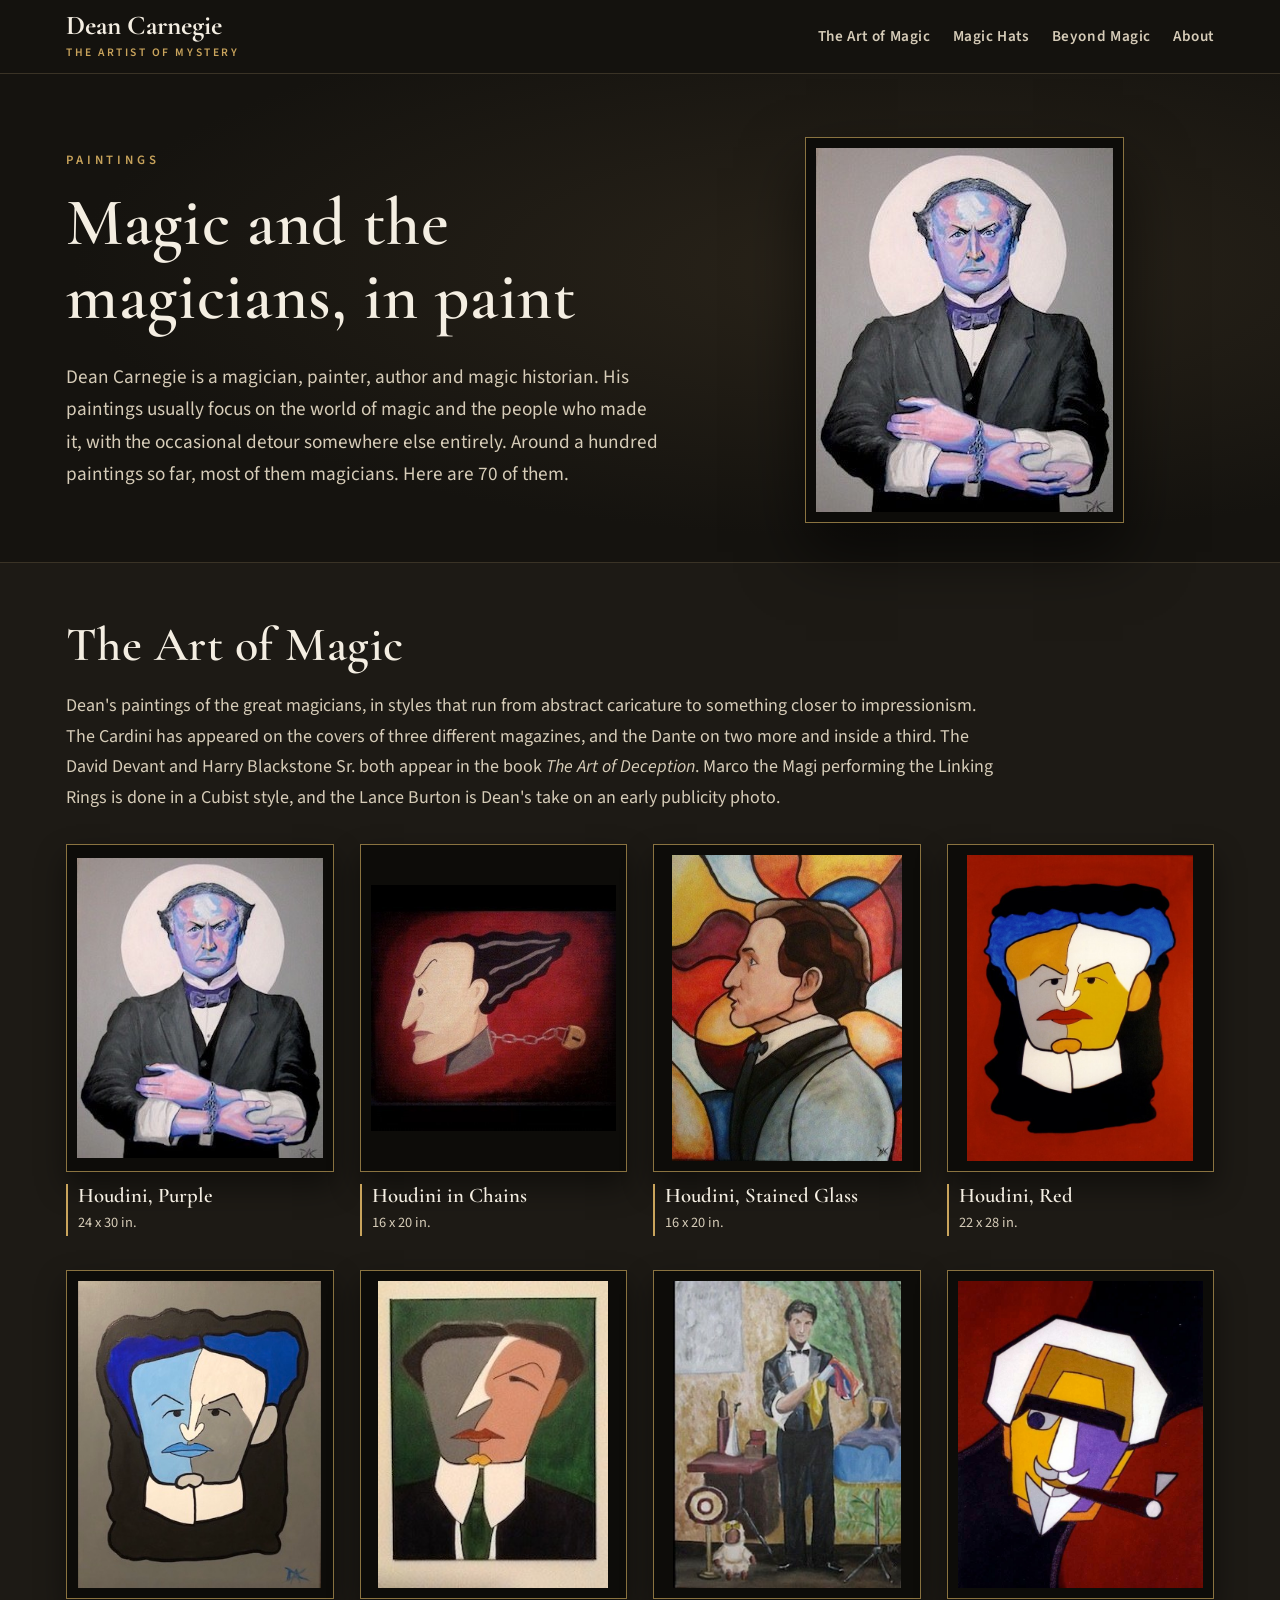
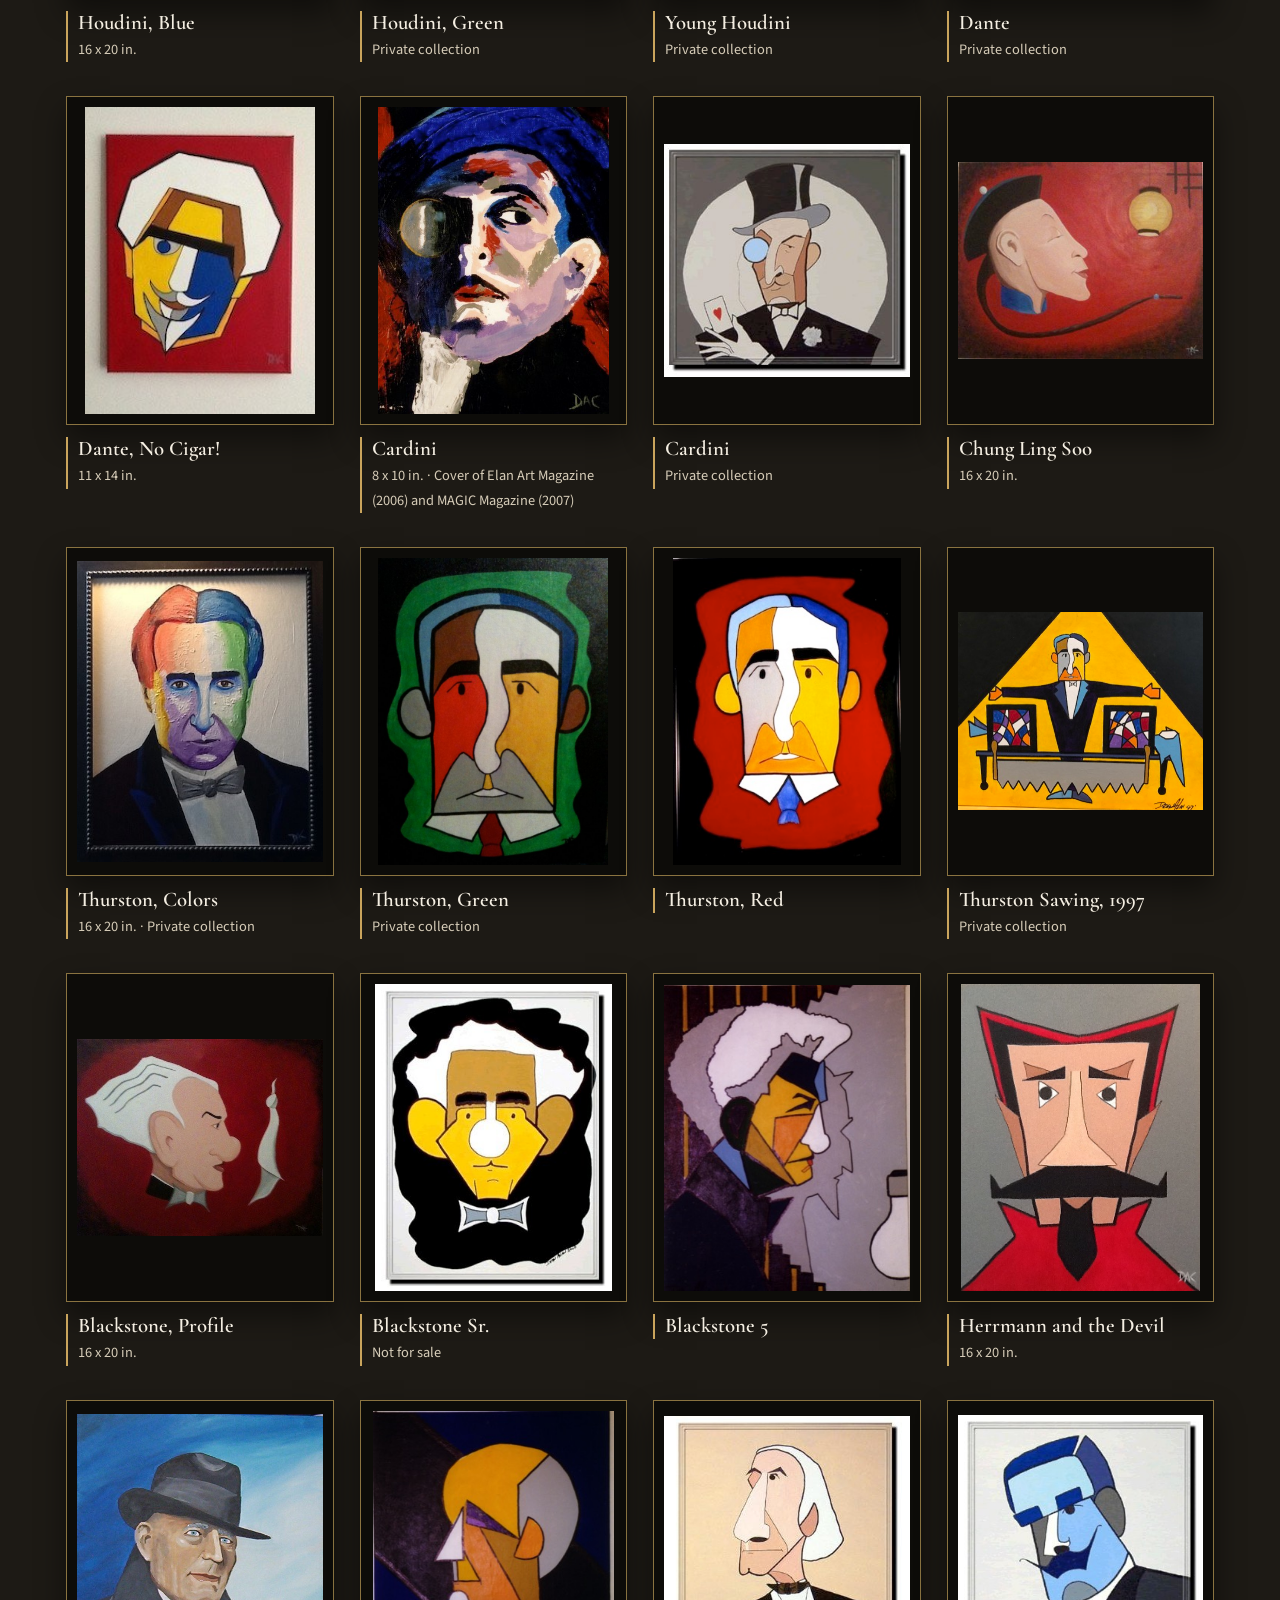
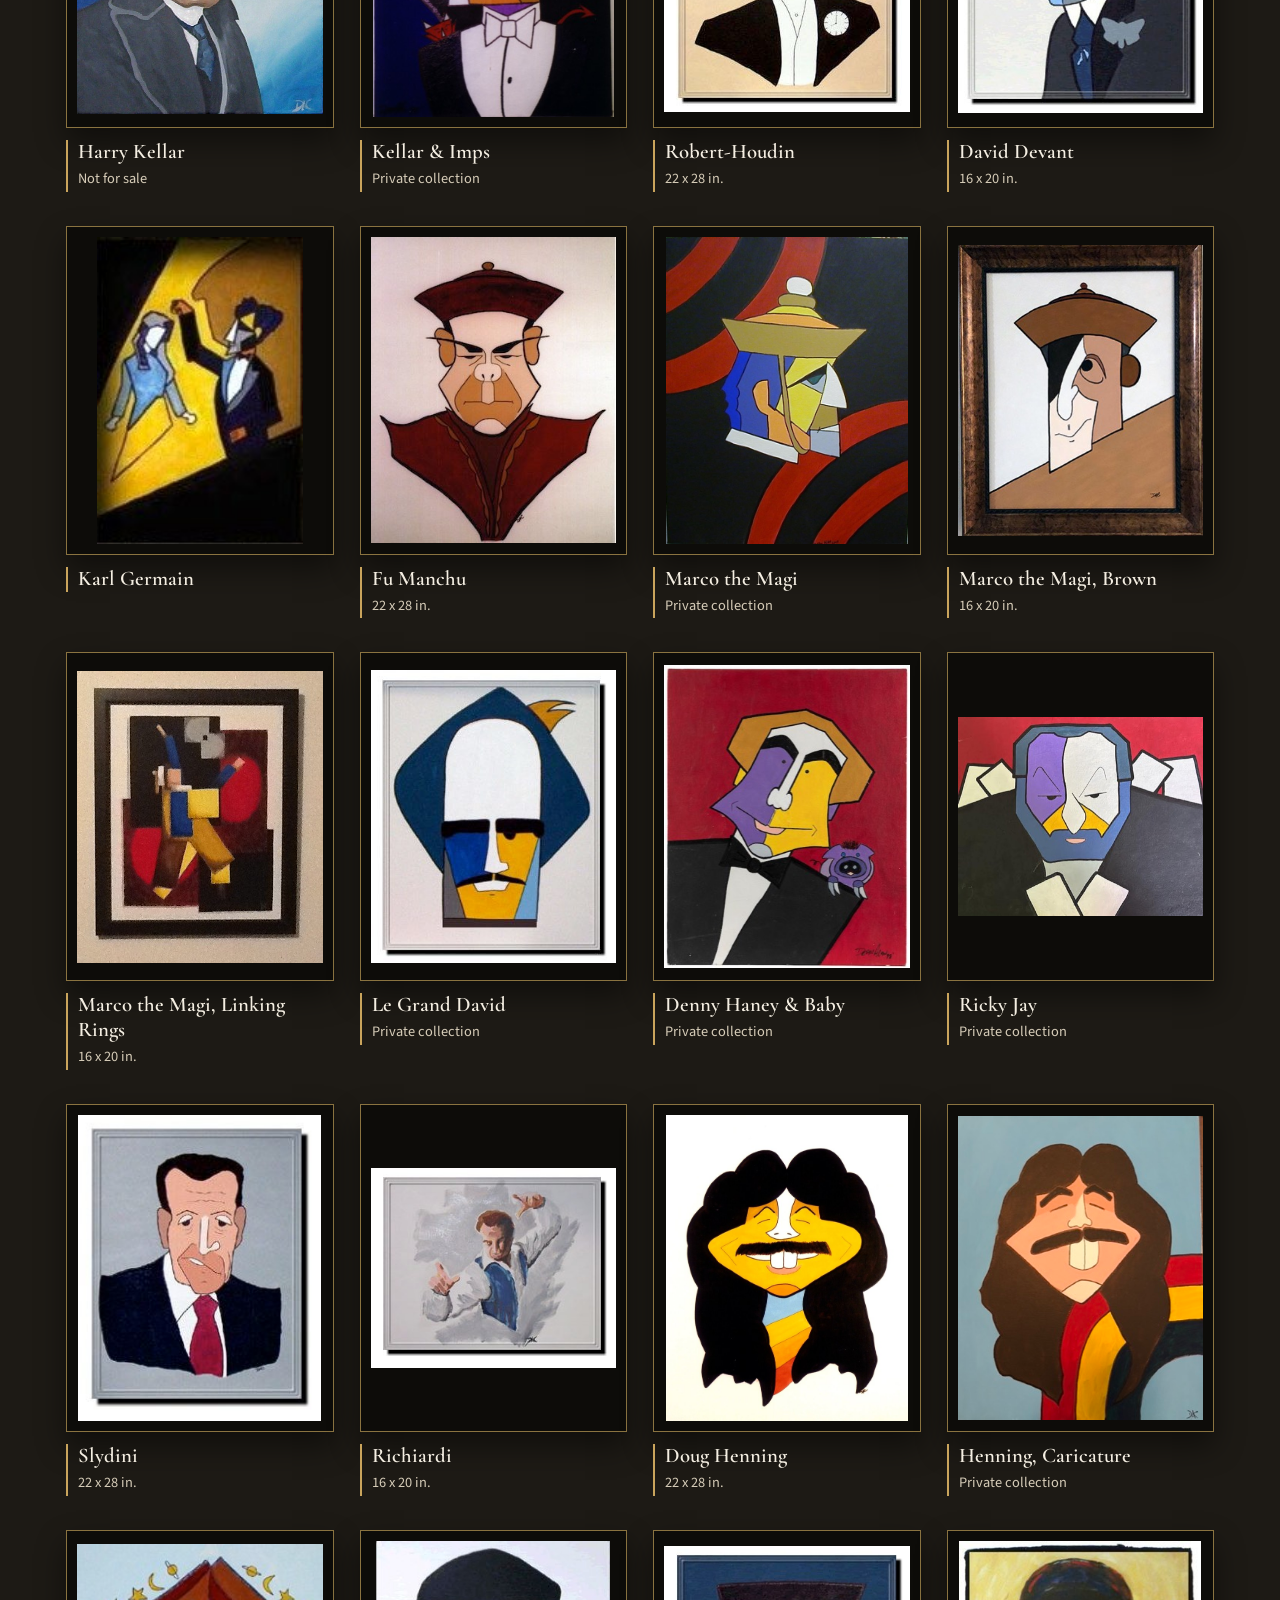
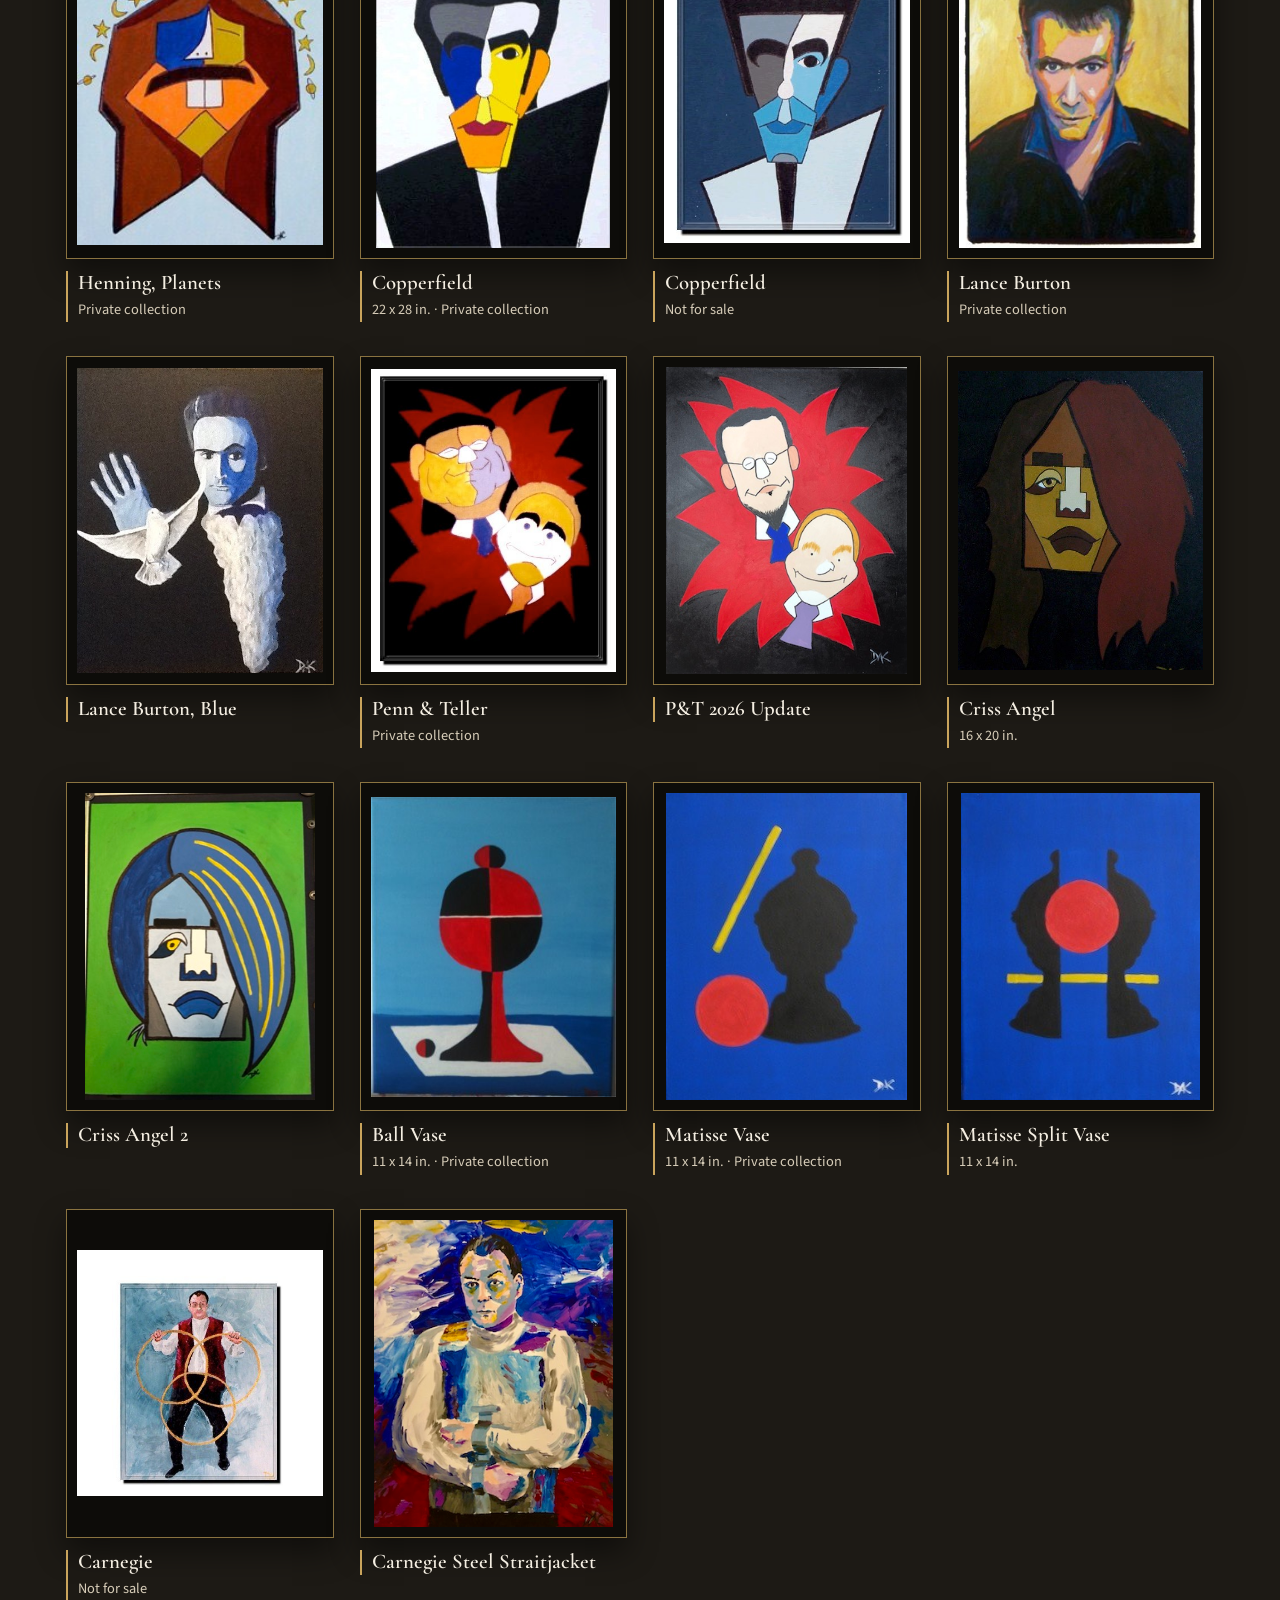
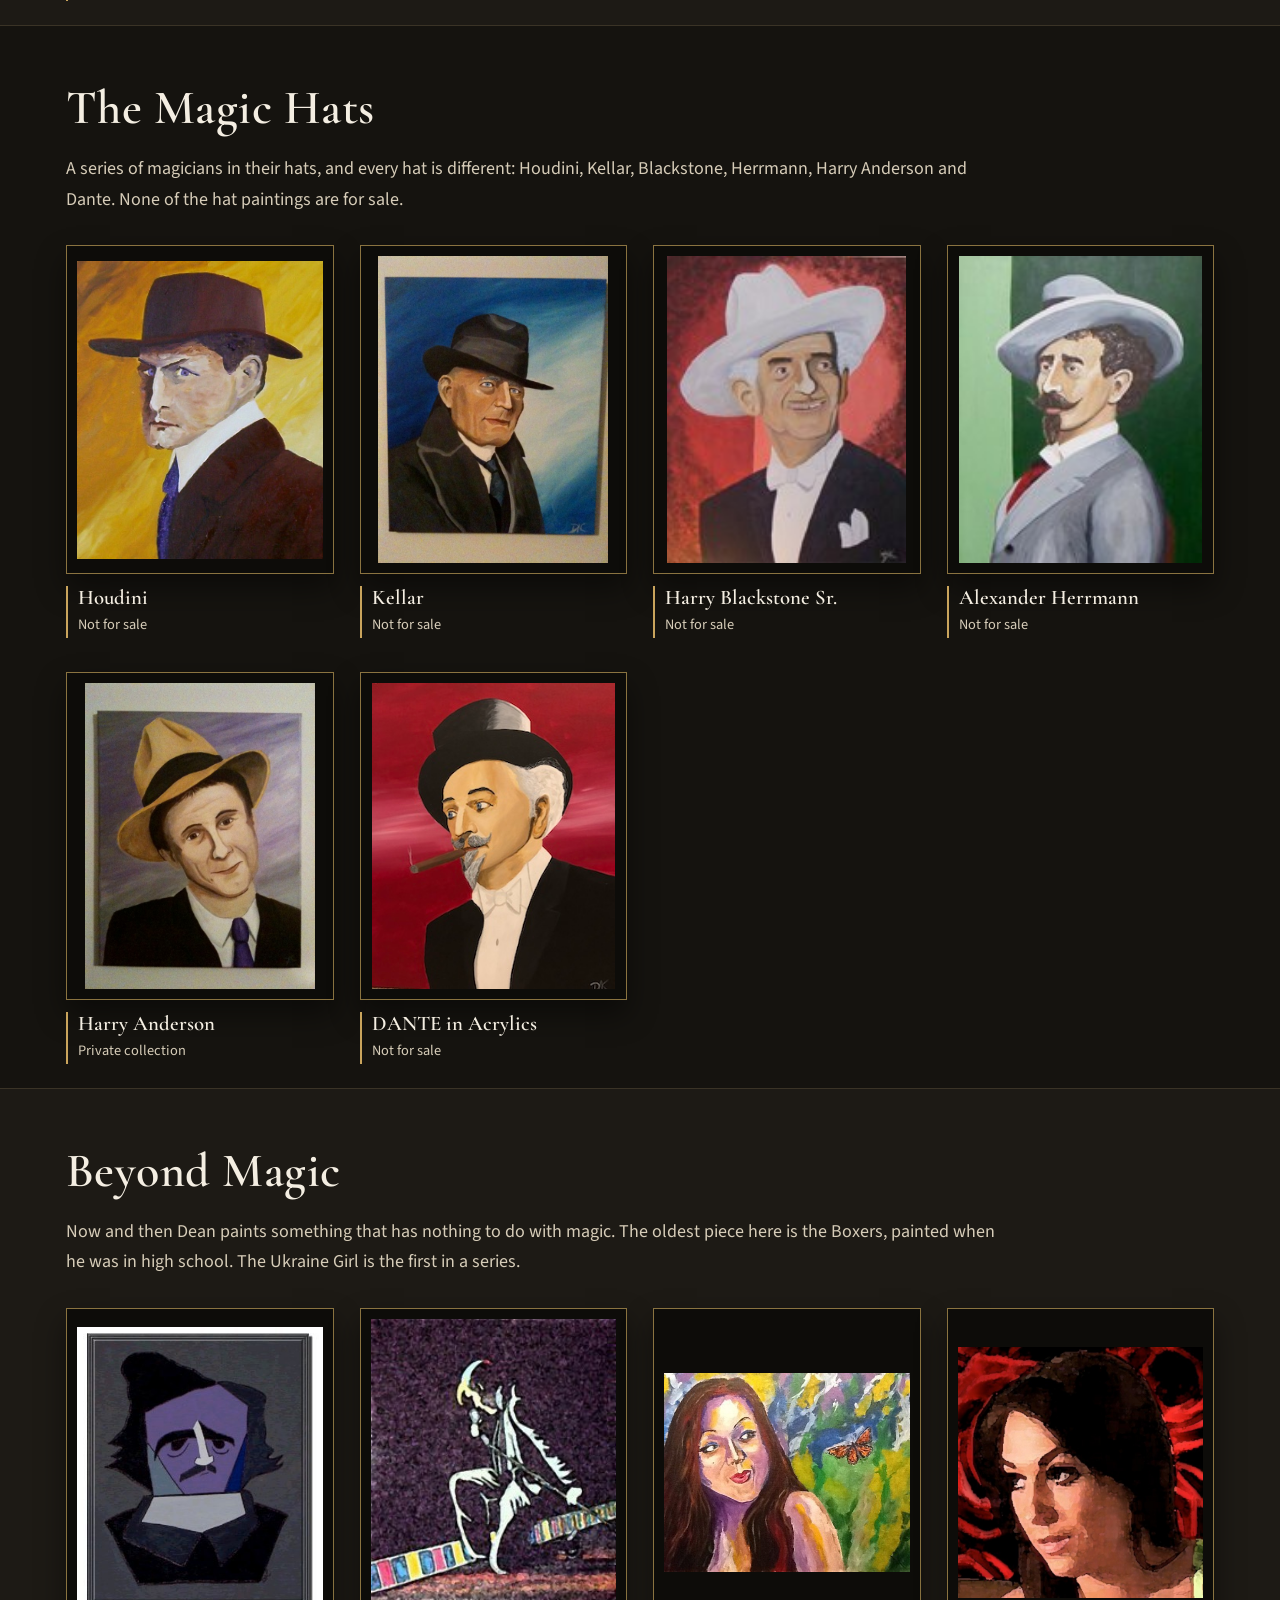
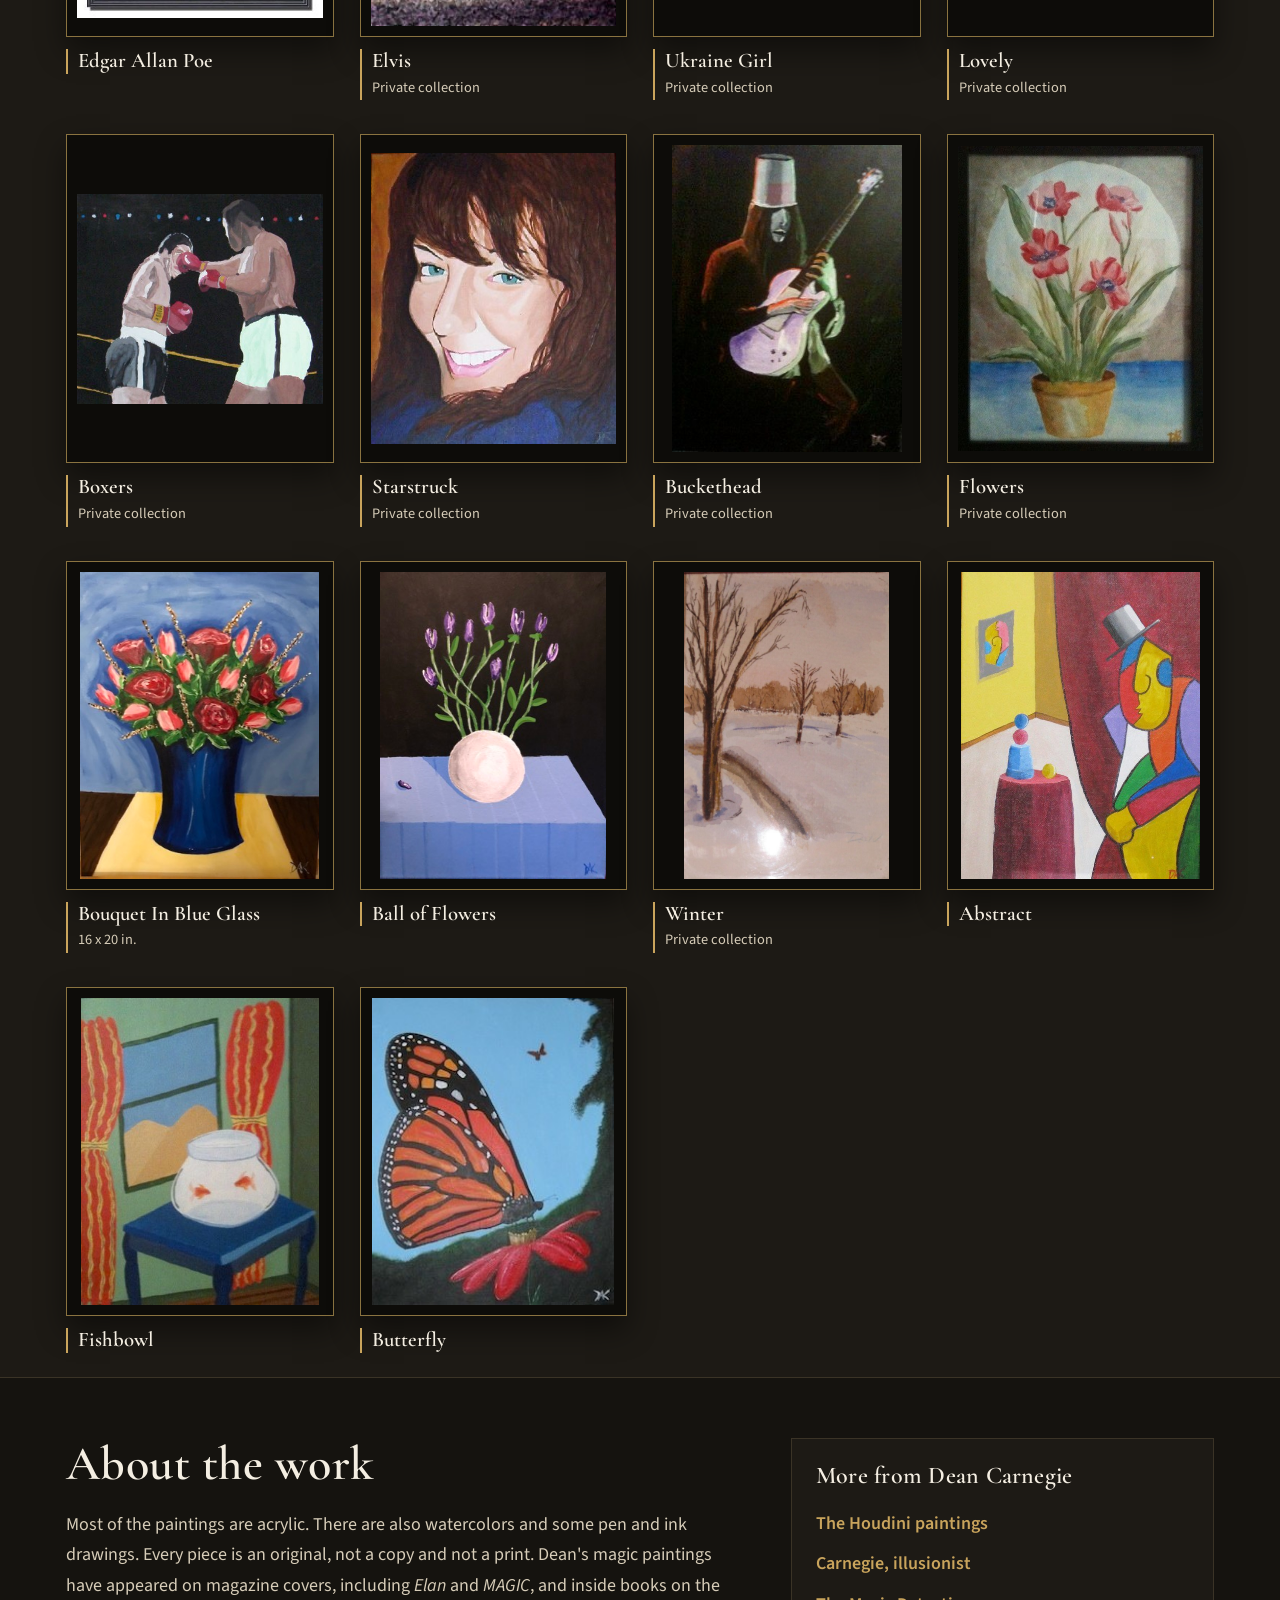
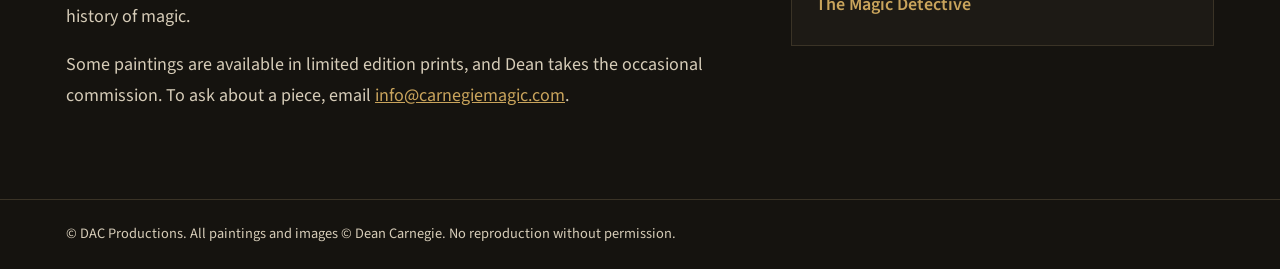
==== commit 02a066b1: "Add Ball of Flowers (Beyond Magic) Co-Authored-By: Claude Opus 5.5 <noreply@anthropic.com>" ====
--- a/index.html
+++ b/index.html
@@ -36,12 +36,12 @@
       <p class="lede">Dean Carnegie is a magician, painter, author and magic historian. His paintings
       usually focus on the world of magic and the people who made it, with the occasional
       detour somewhere else entirely. Around a hundred paintings so far, most of them magicians.
-      Here are 69 of them.</p>
+      Here are 70 of them.</p>
     </div>
     <img class="hero-img" src="img/MagicArt-hhpaint4.jpg" alt="Houdini, Purple, painting by Dean Carnegie">
   </div>
 </section>
-<section class="gallery" id="magic"><div class="wrap"><h2>The Art of Magic</h2><p class="note">Dean's paintings of the great magicians, in styles that run from abstract caricature to something closer to impressionism. The Cardini has appeared on the covers of three different magazines, and the Dante on two more and inside a third. The David Devant and Harry Blackstone Sr. both appear in the book <em>The Art of Deception</em>. Marco the Magi performing the Linking Rings is done in a Cubist style, and the Lance Burton is Dean's take on an early publicity photo.</p><div class="wall"><figure class="work"><button class="frame" data-i="0" aria-label="View Houdini, Purple larger"><img src="img/MagicArt-hhpaint4.jpg" alt="Houdini, Purple, painting by Dean Carnegie" loading="lazy"></button><figcaption><span class="t">Houdini, Purple</span><span class="m">24 x 30 in.</span></figcaption></figure><figure class="work"><button class="frame" data-i="1" aria-label="View Houdini in Chains larger"><img src="img/MagicArt-IMG_0382.jpg" alt="Houdini in Chains, painting by Dean Carnegie" loading="lazy"></button><figcaption><span class="t">Houdini in Chains</span><span class="m">16 x 20 in.</span></figcaption></figure><figure class="work"><button class="frame" data-i="2" aria-label="View Houdini, Stained Glass larger"><img src="img/MagicArt-houdinistainedglass.jpg" alt="Houdini, Stained Glass, painting by Dean Carnegie" loading="lazy"></button><figcaption><span class="t">Houdini, Stained Glass</span><span class="m">16 x 20 in.</span></figcaption></figure><figure class="work"><button class="frame" data-i="3" aria-label="View Houdini, Red larger"><img src="img/MagicArt-houdini-copy.jpg" alt="Houdini, Red, painting by Dean Carnegie" loading="lazy"></button><figcaption><span class="t">Houdini, Red</span><span class="m">22 x 28 in.</span></figcaption></figure><figure class="work"><button class="frame" data-i="4" aria-label="View Houdini, Blue larger"><img src="img/MagicArt-houdini-blue.jpg" alt="Houdini, Blue, painting by Dean Carnegie" loading="lazy"></button><figcaption><span class="t">Houdini, Blue</span><span class="m">16 x 20 in.</span></figcaption></figure><figure class="work"><button class="frame" data-i="5" aria-label="View Houdini, Green larger"><img src="img/MagicArt-IMG_0950.jpg" alt="Houdini, Green, painting by Dean Carnegie" loading="lazy"></button><figcaption><span class="t">Houdini, Green</span><span class="m">Private collection</span></figcaption></figure><figure class="work"><button class="frame" data-i="6" aria-label="View Young Houdini larger"><img src="img/MagicArt-youngharry.jpg" alt="Young Houdini, painting by Dean Carnegie" loading="lazy"></button><figcaption><span class="t">Young Houdini</span><span class="m">Private collection</span></figcaption></figure><figure class="work"><button class="frame" data-i="7" aria-label="View Dante larger"><img src="img/MagicArt-dantesm.jpg" alt="Dante, painting by Dean Carnegie" loading="lazy"></button><figcaption><span class="t">Dante</span><span class="m">Private collection</span></figcaption></figure><figure class="work"><button class="frame" data-i="8" aria-label="View Dante, No Cigar! larger"><img src="img/MagicArt-IMG_0949.jpg" alt="Dante, No Cigar!, painting by Dean Carnegie" loading="lazy"></button><figcaption><span class="t">Dante, No Cigar!</span><span class="m">11 x 14 in.</span></figcaption></figure><figure class="work"><button class="frame" data-i="9" aria-label="View Cardini larger"><img src="img/MagicArt-cardinismall.jpg" alt="Cardini, painting by Dean Carnegie" loading="lazy"></button><figcaption><span class="t">Cardini</span><span class="m">8 x 10 in. &middot; Cover of Elan Art Magazine (2006) and MAGIC Magazine (2007)</span></figcaption></figure><figure class="work"><button class="frame" data-i="10" aria-label="View Cardini larger"><img src="img/MagicArt-c1.jpg" alt="Cardini, painting by Dean Carnegie" loading="lazy"></button><figcaption><span class="t">Cardini</span><span class="m">Private collection</span></figcaption></figure><figure class="work"><button class="frame" data-i="11" aria-label="View Chung Ling Soo larger"><img src="img/MagicArt-photochungsm.jpg" alt="Chung Ling Soo, painting by Dean Carnegie" loading="lazy"></button><figcaption><span class="t">Chung Ling Soo</span><span class="m">16 x 20 in.</span></figcaption></figure><figure class="work"><button class="frame" data-i="12" aria-label="View Thurston, Colors larger"><img src="img/MagicArt-thurston.jpg" alt="Thurston, Colors, painting by Dean Carnegie" loading="lazy"></button><figcaption><span class="t">Thurston, Colors</span><span class="m">16 x 20 in. &middot; Private collection</span></figcaption></figure><figure class="work"><button class="frame" data-i="13" aria-label="View Thurston, Green larger"><img src="img/MagicArt-Thurston2.jpg" alt="Thurston, Green, painting by Dean Carnegie" loading="lazy"></button><figcaption><span class="t">Thurston, Green</span><span class="m">Private collection</span></figcaption></figure><figure class="work"><button class="frame" data-i="14" aria-label="View Thurston, Red larger"><img src="img/MagicArt-thurston-red.jpg" alt="Thurston, Red, painting by Dean Carnegie" loading="lazy"></button><figcaption><span class="t">Thurston, Red</span></figcaption></figure><figure class="work"><button class="frame" data-i="15" aria-label="View Thurston Sawing, 1997 larger"><img src="img/MagicArt-thurston-sawing.jpg" alt="Thurston Sawing, 1997, painting by Dean Carnegie" loading="lazy"></button><figcaption><span class="t">Thurston Sawing, 1997</span><span class="m">Private collection</span></figcaption></figure><figure class="work"><button class="frame" data-i="16" aria-label="View Blackstone, Profile larger"><img src="img/MagicArt-blackst.jpg" alt="Blackstone, Profile, painting by Dean Carnegie" loading="lazy"></button><figcaption><span class="t">Blackstone, Profile</span><span class="m">16 x 20 in.</span></figcaption></figure><figure class="work"><button class="frame" data-i="17" aria-label="View Blackstone Sr. larger"><img src="img/MagicArt-b1.jpg" alt="Blackstone Sr., painting by Dean Carnegie" loading="lazy"></button><figcaption><span class="t">Blackstone Sr.</span><span class="m">Not for sale</span></figcaption></figure><figure class="work"><button class="frame" data-i="18" aria-label="View Blackstone 5 larger"><img src="img/MagicArt-blackstone5.jpg" alt="Blackstone 5, painting by Dean Carnegie" loading="lazy"></button><figcaption><span class="t">Blackstone 5</span></figcaption></figure><figure class="work"><button class="frame" data-i="19" aria-label="View Herrmann and the Devil larger"><img src="img/MagicArt-herrmanndevil.jpg" alt="Herrmann and the Devil, painting by Dean Carnegie" loading="lazy"></button><figcaption><span class="t">Herrmann and the Devil</span><span class="m">16 x 20 in.</span></figcaption></figure><figure class="work"><button class="frame" data-i="20" aria-label="View Harry Kellar larger"><img src="img/MagicArt-kellarhat.jpg" alt="Harry Kellar, painting by Dean Carnegie" loading="lazy"></button><figcaption><span class="t">Harry Kellar</span><span class="m">Not for sale</span></figcaption></figure><figure class="work"><button class="frame" data-i="21" aria-label="View Kellar &amp; Imps larger"><img src="img/MagicArt-kellar-imps.jpg" alt="Kellar &amp; Imps, painting by Dean Carnegie" loading="lazy"></button><figcaption><span class="t">Kellar &amp; Imps</span><span class="m">Private collection</span></figcaption></figure><figure class="work"><button class="frame" data-i="22" aria-label="View Robert-Houdin larger"><img src="img/MagicArt-rh.jpg" alt="Robert-Houdin, painting by Dean Carnegie" loading="lazy"></button><figcaption><span class="t">Robert-Houdin</span><span class="m">22 x 28 in.</span></figcaption></figure><figure class="work"><button class="frame" data-i="23" aria-label="View David Devant larger"><img src="img/MagicArt-devant.jpg" alt="David Devant, painting by Dean Carnegie" loading="lazy"></button><figcaption><span class="t">David Devant</span><span class="m">16 x 20 in.</span></figcaption></figure><figure class="work"><button class="frame" data-i="24" aria-label="View Karl Germain larger"><img src="img/MagicArt-germpnt.jpg" alt="Karl Germain, painting by Dean Carnegie" loading="lazy"></button><figcaption><span class="t">Karl Germain</span></figcaption></figure><figure class="work"><button class="frame" data-i="25" aria-label="View Fu Manchu larger"><img src="img/MagicArt-fumanchusmall.jpg" alt="Fu Manchu, painting by Dean Carnegie" loading="lazy"></button><figcaption><span class="t">Fu Manchu</span><span class="m">22 x 28 in.</span></figcaption></figure><figure class="work"><button class="frame" data-i="26" aria-label="View Marco the Magi larger"><img src="img/MagicArt-legrand.jpg" alt="Marco the Magi, painting by Dean Carnegie" loading="lazy"></button><figcaption><span class="t">Marco the Magi</span><span class="m">Private collection</span></figcaption></figure><figure class="work"><button class="frame" data-i="27" aria-label="View Marco the Magi, Brown larger"><img src="img/MagicArt-marco-brown.jpg" alt="Marco the Magi, Brown, painting by Dean Carnegie" loading="lazy"></button><figcaption><span class="t">Marco the Magi, Brown</span><span class="m">16 x 20 in.</span></figcaption></figure><figure class="work"><button class="frame" data-i="28" aria-label="View Marco the Magi, Linking Rings larger"><img src="img/NewArt-photo.jpg" alt="Marco the Magi, Linking Rings, painting by Dean Carnegie" loading="lazy"></button><figcaption><span class="t">Marco the Magi, Linking Rings</span><span class="m">16 x 20 in.</span></figcaption></figure><figure class="work"><button class="frame" data-i="29" aria-label="View Le Grand David larger"><img src="img/MagicArt-lgd.jpg" alt="Le Grand David, painting by Dean Carnegie" loading="lazy"></button><figcaption><span class="t">Le Grand David</span><span class="m">Private collection</span></figcaption></figure><figure class="work"><button class="frame" data-i="30" aria-label="View Denny Haney &amp; Baby larger"><img src="img/MagicArt-dennyhaney-baby.jpg" alt="Denny Haney &amp; Baby, painting by Dean Carnegie" loading="lazy"></button><figcaption><span class="t">Denny Haney &amp; Baby</span><span class="m">Private collection</span></figcaption></figure><figure class="work"><button class="frame" data-i="31" aria-label="View Ricky Jay larger"><img src="img/MagicArt-rickyjay.jpg" alt="Ricky Jay, painting by Dean Carnegie" loading="lazy"></button><figcaption><span class="t">Ricky Jay</span><span class="m">Private collection</span></figcaption></figure><figure class="work"><button class="frame" data-i="32" aria-label="View Slydini larger"><img src="img/MagicArt-sly.jpg" alt="Slydini, painting by Dean Carnegie" loading="lazy"></button><figcaption><span class="t">Slydini</span><span class="m">22 x 28 in.</span></figcaption></figure><figure class="work"><button class="frame" data-i="33" aria-label="View Richiardi larger"><img src="img/MagicArt-rich.jpg" alt="Richiardi, painting by Dean Carnegie" loading="lazy"></button><figcaption><span class="t">Richiardi</span><span class="m">16 x 20 in.</span></figcaption></figure><figure class="work"><button class="frame" data-i="34" aria-label="View Doug Henning larger"><img src="img/MagicArt-henning.jpg" alt="Doug Henning, painting by Dean Carnegie" loading="lazy"></button><figcaption><span class="t">Doug Henning</span><span class="m">22 x 28 in.</span></figcaption></figure><figure class="work"><button class="frame" data-i="35" aria-label="View Henning, Caricature larger"><img src="img/MagicArt-henning-caricature.jpg" alt="Henning, Caricature, painting by Dean Carnegie" loading="lazy"></button><figcaption><span class="t">Henning, Caricature</span><span class="m">Private collection</span></figcaption></figure><figure class="work"><button class="frame" data-i="36" aria-label="View Henning, Planets larger"><img src="img/MagicArt-000_0190.jpg" alt="Henning, Planets, painting by Dean Carnegie" loading="lazy"></button><figcaption><span class="t">Henning, Planets</span><span class="m">Private collection</span></figcaption></figure><figure class="work"><button class="frame" data-i="37" aria-label="View Copperfield larger"><img src="img/MagicArt-Copperfield.jpg" alt="Copperfield, painting by Dean Carnegie" loading="lazy"></button><figcaption><span class="t">Copperfield</span><span class="m">22 x 28 in. &middot; Private collection</span></figcaption></figure><figure class="work"><button class="frame" data-i="38" aria-label="View Copperfield larger"><img src="img/MagicArt-davec2.jpg" alt="Copperfield, painting by Dean Carnegie" loading="lazy"></button><figcaption><span class="t">Copperfield</span><span class="m">Not for sale</span></figcaption></figure><figure class="work"><button class="frame" data-i="39" aria-label="View Lance Burton larger"><img src="img/MagicArt-photo1.jpg" alt="Lance Burton, painting by Dean Carnegie" loading="lazy"></button><figcaption><span class="t">Lance Burton</span><span class="m">Private collection</span></figcaption></figure><figure class="work"><button class="frame" data-i="40" aria-label="View Lance Burton, Blue larger"><img src="img/MagicArt-lanceb.jpg" alt="Lance Burton, Blue, painting by Dean Carnegie" loading="lazy"></button><figcaption><span class="t">Lance Burton, Blue</span></figcaption></figure><figure class="work"><button class="frame" data-i="41" aria-label="View Penn &amp; Teller larger"><img src="img/MagicArt-pt.jpg" alt="Penn &amp; Teller, painting by Dean Carnegie" loading="lazy"></button><figcaption><span class="t">Penn &amp; Teller</span><span class="m">Private collection</span></figcaption></figure><figure class="work"><button class="frame" data-i="42" aria-label="View P&amp;T 2026 Update larger"><img src="img/MagicArt-pt-2026.jpg" alt="P&amp;T 2026 Update, painting by Dean Carnegie" loading="lazy"></button><figcaption><span class="t">P&amp;T 2026 Update</span></figcaption></figure><figure class="work"><button class="frame" data-i="43" aria-label="View Criss Angel larger"><img src="img/MagicArt-c-angel.jpg" alt="Criss Angel, painting by Dean Carnegie" loading="lazy"></button><figcaption><span class="t">Criss Angel</span><span class="m">16 x 20 in.</span></figcaption></figure><figure class="work"><button class="frame" data-i="44" aria-label="View Criss Angel 2 larger"><img src="img/MagicArt-criss-angel-2.jpg" alt="Criss Angel 2, painting by Dean Carnegie" loading="lazy"></button><figcaption><span class="t">Criss Angel 2</span></figcaption></figure><figure class="work"><button class="frame" data-i="45" aria-label="View Ball Vase larger"><img src="img/MagicArt-ballv.jpg" alt="Ball Vase, painting by Dean Carnegie" loading="lazy"></button><figcaption><span class="t">Ball Vase</span><span class="m">11 x 14 in. &middot; Private collection</span></figcaption></figure><figure class="work"><button class="frame" data-i="46" aria-label="View Matisse Vase larger"><img src="img/MagicArt-IMG_1098.jpg" alt="Matisse Vase, painting by Dean Carnegie" loading="lazy"></button><figcaption><span class="t">Matisse Vase</span><span class="m">11 x 14 in. &middot; Private collection</span></figcaption></figure><figure class="work"><button class="frame" data-i="47" aria-label="View Matisse Split Vase larger"><img src="img/MagicArt-IMG_1099.jpg" alt="Matisse Split Vase, painting by Dean Carnegie" loading="lazy"></button><figcaption><span class="t">Matisse Split Vase</span><span class="m">11 x 14 in.</span></figcaption></figure><figure class="work"><button class="frame" data-i="48" aria-label="View Carnegie larger"><img src="img/MagicArt-dachula.jpg" alt="Carnegie, painting by Dean Carnegie" loading="lazy"></button><figcaption><span class="t">Carnegie</span><span class="m">Not for sale</span></figcaption></figure><figure class="work"><button class="frame" data-i="49" aria-label="View Carnegie Steel Straitjacket larger"><img src="img/MagicArt-straitjacket.jpg" alt="Carnegie Steel Straitjacket, painting by Dean Carnegie" loading="lazy"></button><figcaption><span class="t">Carnegie Steel Straitjacket</span></figcaption></figure></div></div></section><section class="gallery" id="hats"><div class="wrap"><h2>The Magic Hats</h2><p class="note">A series of magicians in their hats, and every hat is different: Houdini, Kellar, Blackstone, Herrmann, Harry Anderson and Dante. None of the hat paintings are for sale.</p><div class="wall"><figure class="work"><button class="frame" data-i="50" aria-label="View Houdini larger"><img src="img/Hats-houdinihat1.jpg" alt="Houdini, painting by Dean Carnegie" loading="lazy"></button><figcaption><span class="t">Houdini</span><span class="m">Not for sale</span></figcaption></figure><figure class="work"><button class="frame" data-i="51" aria-label="View Kellar larger"><img src="img/Hats-IMG_0013.jpg" alt="Kellar, painting by Dean Carnegie" loading="lazy"></button><figcaption><span class="t">Kellar</span><span class="m">Not for sale</span></figcaption></figure><figure class="work"><button class="frame" data-i="52" aria-label="View Harry Blackstone Sr. larger"><img src="img/Hats-blackstonesmall.jpg" alt="Harry Blackstone Sr., painting by Dean Carnegie" loading="lazy"></button><figcaption><span class="t">Harry Blackstone Sr.</span><span class="m">Not for sale</span></figcaption></figure><figure class="work"><button class="frame" data-i="53" aria-label="View Alexander Herrmann larger"><img src="img/Hats-hermannsmall.jpg" alt="Alexander Herrmann, painting by Dean Carnegie" loading="lazy"></button><figcaption><span class="t">Alexander Herrmann</span><span class="m">Not for sale</span></figcaption></figure><figure class="work"><button class="frame" data-i="54" aria-label="View Harry Anderson larger"><img src="img/Hats-IMG_0006.jpg" alt="Harry Anderson, painting by Dean Carnegie" loading="lazy"></button><figcaption><span class="t">Harry Anderson</span><span class="m">Private collection</span></figcaption></figure><figure class="work"><button class="frame" data-i="55" aria-label="View DANTE in Acrylics larger"><img src="img/Hats-dante.jpg" alt="DANTE in Acrylics, painting by Dean Carnegie" loading="lazy"></button><figcaption><span class="t">DANTE in Acrylics</span><span class="m">Not for sale</span></figcaption></figure></div></div></section><section class="gallery" id="beyond"><div class="wrap"><h2>Beyond Magic</h2><p class="note">Now and then Dean paints something that has nothing to do with magic. The oldest piece here is the Boxers, painted when he was in high school. The Ukraine Girl is the first in a series.</p><div class="wall"><figure class="work"><button class="frame" data-i="56" aria-label="View Edgar Allan Poe larger"><img src="img/art2-poe.jpg" alt="Edgar Allan Poe, painting by Dean Carnegie" loading="lazy"></button><figcaption><span class="t">Edgar Allan Poe</span></figcaption></figure><figure class="work"><button class="frame" data-i="57" aria-label="View Elvis larger"><img src="img/art2-elvis2.jpg" alt="Elvis, painting by Dean Carnegie" loading="lazy"></button><figcaption><span class="t">Elvis</span><span class="m">Private collection</span></figcaption></figure><figure class="work"><button class="frame" data-i="58" aria-label="View Ukraine Girl larger"><img src="img/art2-lisa5_edited2.jpg" alt="Ukraine Girl, painting by Dean Carnegie" loading="lazy"></button><figcaption><span class="t">Ukraine Girl</span><span class="m">Private collection</span></figcaption></figure><figure class="work"><button class="frame" data-i="59" aria-label="View Lovely larger"><img src="img/art2-dla.jpg" alt="Lovely, painting by Dean Carnegie" loading="lazy"></button><figcaption><span class="t">Lovely</span><span class="m">Private collection</span></figcaption></figure><figure class="work"><button class="frame" data-i="60" aria-label="View Boxers larger"><img src="img/art2-boxers.jpg" alt="Boxers, painting by Dean Carnegie" loading="lazy"></button><figcaption><span class="t">Boxers</span><span class="m">Private collection</span></figcaption></figure><figure class="work"><button class="frame" data-i="61" aria-label="View Starstruck larger"><img src="img/art2-IMG_0081-1.jpg" alt="Starstruck, painting by Dean Carnegie" loading="lazy"></button><figcaption><span class="t">Starstruck</span><span class="m">Private collection</span></figcaption></figure><figure class="work"><button class="frame" data-i="62" aria-label="View Buckethead larger"><img src="img/art2-bucket.jpg" alt="Buckethead, painting by Dean Carnegie" loading="lazy"></button><figcaption><span class="t">Buckethead</span><span class="m">Private collection</span></figcaption></figure><figure class="work"><button class="frame" data-i="63" aria-label="View Flowers larger"><img src="img/art2-flowersforyou.jpg" alt="Flowers, painting by Dean Carnegie" loading="lazy"></button><figcaption><span class="t">Flowers</span><span class="m">Private collection</span></figcaption></figure><figure class="work"><button class="frame" data-i="64" aria-label="View Bouquet In Blue Glass larger"><img src="img/art2-bouquet-blue-glass.jpg" alt="Bouquet In Blue Glass, painting by Dean Carnegie" loading="lazy"></button><figcaption><span class="t">Bouquet In Blue Glass</span><span class="m">16 x 20 in.</span></figcaption></figure><figure class="work"><button class="frame" data-i="65" aria-label="View Winter larger"><img src="img/art2-IMG_0178_2.jpg" alt="Winter, painting by Dean Carnegie" loading="lazy"></button><figcaption><span class="t">Winter</span><span class="m">Private collection</span></figcaption></figure><figure class="work"><button class="frame" data-i="66" aria-label="View Abstract larger"><img src="img/art2-abstractdac.jpg" alt="Abstract, painting by Dean Carnegie" loading="lazy"></button><figcaption><span class="t">Abstract</span></figcaption></figure><figure class="work"><button class="frame" data-i="67" aria-label="View Fishbowl larger"><img src="img/art2-beforeafter.jpg" alt="Fishbowl, painting by Dean Carnegie" loading="lazy"></button><figcaption><span class="t">Fishbowl</span></figcaption></figure><figure class="work"><button class="frame" data-i="68" aria-label="View Butterfly larger"><img src="img/NewArt-IMG_1030a.jpg" alt="Butterfly, painting by Dean Carnegie" loading="lazy"></button><figcaption><span class="t">Butterfly</span></figcaption></figure></div></div></section>
+<section class="gallery" id="magic"><div class="wrap"><h2>The Art of Magic</h2><p class="note">Dean's paintings of the great magicians, in styles that run from abstract caricature to something closer to impressionism. The Cardini has appeared on the covers of three different magazines, and the Dante on two more and inside a third. The David Devant and Harry Blackstone Sr. both appear in the book <em>The Art of Deception</em>. Marco the Magi performing the Linking Rings is done in a Cubist style, and the Lance Burton is Dean's take on an early publicity photo.</p><div class="wall"><figure class="work"><button class="frame" data-i="0" aria-label="View Houdini, Purple larger"><img src="img/MagicArt-hhpaint4.jpg" alt="Houdini, Purple, painting by Dean Carnegie" loading="lazy"></button><figcaption><span class="t">Houdini, Purple</span><span class="m">24 x 30 in.</span></figcaption></figure><figure class="work"><button class="frame" data-i="1" aria-label="View Houdini in Chains larger"><img src="img/MagicArt-IMG_0382.jpg" alt="Houdini in Chains, painting by Dean Carnegie" loading="lazy"></button><figcaption><span class="t">Houdini in Chains</span><span class="m">16 x 20 in.</span></figcaption></figure><figure class="work"><button class="frame" data-i="2" aria-label="View Houdini, Stained Glass larger"><img src="img/MagicArt-houdinistainedglass.jpg" alt="Houdini, Stained Glass, painting by Dean Carnegie" loading="lazy"></button><figcaption><span class="t">Houdini, Stained Glass</span><span class="m">16 x 20 in.</span></figcaption></figure><figure class="work"><button class="frame" data-i="3" aria-label="View Houdini, Red larger"><img src="img/MagicArt-houdini-copy.jpg" alt="Houdini, Red, painting by Dean Carnegie" loading="lazy"></button><figcaption><span class="t">Houdini, Red</span><span class="m">22 x 28 in.</span></figcaption></figure><figure class="work"><button class="frame" data-i="4" aria-label="View Houdini, Blue larger"><img src="img/MagicArt-houdini-blue.jpg" alt="Houdini, Blue, painting by Dean Carnegie" loading="lazy"></button><figcaption><span class="t">Houdini, Blue</span><span class="m">16 x 20 in.</span></figcaption></figure><figure class="work"><button class="frame" data-i="5" aria-label="View Houdini, Green larger"><img src="img/MagicArt-IMG_0950.jpg" alt="Houdini, Green, painting by Dean Carnegie" loading="lazy"></button><figcaption><span class="t">Houdini, Green</span><span class="m">Private collection</span></figcaption></figure><figure class="work"><button class="frame" data-i="6" aria-label="View Young Houdini larger"><img src="img/MagicArt-youngharry.jpg" alt="Young Houdini, painting by Dean Carnegie" loading="lazy"></button><figcaption><span class="t">Young Houdini</span><span class="m">Private collection</span></figcaption></figure><figure class="work"><button class="frame" data-i="7" aria-label="View Dante larger"><img src="img/MagicArt-dantesm.jpg" alt="Dante, painting by Dean Carnegie" loading="lazy"></button><figcaption><span class="t">Dante</span><span class="m">Private collection</span></figcaption></figure><figure class="work"><button class="frame" data-i="8" aria-label="View Dante, No Cigar! larger"><img src="img/MagicArt-IMG_0949.jpg" alt="Dante, No Cigar!, painting by Dean Carnegie" loading="lazy"></button><figcaption><span class="t">Dante, No Cigar!</span><span class="m">11 x 14 in.</span></figcaption></figure><figure class="work"><button class="frame" data-i="9" aria-label="View Cardini larger"><img src="img/MagicArt-cardinismall.jpg" alt="Cardini, painting by Dean Carnegie" loading="lazy"></button><figcaption><span class="t">Cardini</span><span class="m">8 x 10 in. &middot; Cover of Elan Art Magazine (2006) and MAGIC Magazine (2007)</span></figcaption></figure><figure class="work"><button class="frame" data-i="10" aria-label="View Cardini larger"><img src="img/MagicArt-c1.jpg" alt="Cardini, painting by Dean Carnegie" loading="lazy"></button><figcaption><span class="t">Cardini</span><span class="m">Private collection</span></figcaption></figure><figure class="work"><button class="frame" data-i="11" aria-label="View Chung Ling Soo larger"><img src="img/MagicArt-photochungsm.jpg" alt="Chung Ling Soo, painting by Dean Carnegie" loading="lazy"></button><figcaption><span class="t">Chung Ling Soo</span><span class="m">16 x 20 in.</span></figcaption></figure><figure class="work"><button class="frame" data-i="12" aria-label="View Thurston, Colors larger"><img src="img/MagicArt-thurston.jpg" alt="Thurston, Colors, painting by Dean Carnegie" loading="lazy"></button><figcaption><span class="t">Thurston, Colors</span><span class="m">16 x 20 in. &middot; Private collection</span></figcaption></figure><figure class="work"><button class="frame" data-i="13" aria-label="View Thurston, Green larger"><img src="img/MagicArt-Thurston2.jpg" alt="Thurston, Green, painting by Dean Carnegie" loading="lazy"></button><figcaption><span class="t">Thurston, Green</span><span class="m">Private collection</span></figcaption></figure><figure class="work"><button class="frame" data-i="14" aria-label="View Thurston, Red larger"><img src="img/MagicArt-thurston-red.jpg" alt="Thurston, Red, painting by Dean Carnegie" loading="lazy"></button><figcaption><span class="t">Thurston, Red</span></figcaption></figure><figure class="work"><button class="frame" data-i="15" aria-label="View Thurston Sawing, 1997 larger"><img src="img/MagicArt-thurston-sawing.jpg" alt="Thurston Sawing, 1997, painting by Dean Carnegie" loading="lazy"></button><figcaption><span class="t">Thurston Sawing, 1997</span><span class="m">Private collection</span></figcaption></figure><figure class="work"><button class="frame" data-i="16" aria-label="View Blackstone, Profile larger"><img src="img/MagicArt-blackst.jpg" alt="Blackstone, Profile, painting by Dean Carnegie" loading="lazy"></button><figcaption><span class="t">Blackstone, Profile</span><span class="m">16 x 20 in.</span></figcaption></figure><figure class="work"><button class="frame" data-i="17" aria-label="View Blackstone Sr. larger"><img src="img/MagicArt-b1.jpg" alt="Blackstone Sr., painting by Dean Carnegie" loading="lazy"></button><figcaption><span class="t">Blackstone Sr.</span><span class="m">Not for sale</span></figcaption></figure><figure class="work"><button class="frame" data-i="18" aria-label="View Blackstone 5 larger"><img src="img/MagicArt-blackstone5.jpg" alt="Blackstone 5, painting by Dean Carnegie" loading="lazy"></button><figcaption><span class="t">Blackstone 5</span></figcaption></figure><figure class="work"><button class="frame" data-i="19" aria-label="View Herrmann and the Devil larger"><img src="img/MagicArt-herrmanndevil.jpg" alt="Herrmann and the Devil, painting by Dean Carnegie" loading="lazy"></button><figcaption><span class="t">Herrmann and the Devil</span><span class="m">16 x 20 in.</span></figcaption></figure><figure class="work"><button class="frame" data-i="20" aria-label="View Harry Kellar larger"><img src="img/MagicArt-kellarhat.jpg" alt="Harry Kellar, painting by Dean Carnegie" loading="lazy"></button><figcaption><span class="t">Harry Kellar</span><span class="m">Not for sale</span></figcaption></figure><figure class="work"><button class="frame" data-i="21" aria-label="View Kellar &amp; Imps larger"><img src="img/MagicArt-kellar-imps.jpg" alt="Kellar &amp; Imps, painting by Dean Carnegie" loading="lazy"></button><figcaption><span class="t">Kellar &amp; Imps</span><span class="m">Private collection</span></figcaption></figure><figure class="work"><button class="frame" data-i="22" aria-label="View Robert-Houdin larger"><img src="img/MagicArt-rh.jpg" alt="Robert-Houdin, painting by Dean Carnegie" loading="lazy"></button><figcaption><span class="t">Robert-Houdin</span><span class="m">22 x 28 in.</span></figcaption></figure><figure class="work"><button class="frame" data-i="23" aria-label="View David Devant larger"><img src="img/MagicArt-devant.jpg" alt="David Devant, painting by Dean Carnegie" loading="lazy"></button><figcaption><span class="t">David Devant</span><span class="m">16 x 20 in.</span></figcaption></figure><figure class="work"><button class="frame" data-i="24" aria-label="View Karl Germain larger"><img src="img/MagicArt-germpnt.jpg" alt="Karl Germain, painting by Dean Carnegie" loading="lazy"></button><figcaption><span class="t">Karl Germain</span></figcaption></figure><figure class="work"><button class="frame" data-i="25" aria-label="View Fu Manchu larger"><img src="img/MagicArt-fumanchusmall.jpg" alt="Fu Manchu, painting by Dean Carnegie" loading="lazy"></button><figcaption><span class="t">Fu Manchu</span><span class="m">22 x 28 in.</span></figcaption></figure><figure class="work"><button class="frame" data-i="26" aria-label="View Marco the Magi larger"><img src="img/MagicArt-legrand.jpg" alt="Marco the Magi, painting by Dean Carnegie" loading="lazy"></button><figcaption><span class="t">Marco the Magi</span><span class="m">Private collection</span></figcaption></figure><figure class="work"><button class="frame" data-i="27" aria-label="View Marco the Magi, Brown larger"><img src="img/MagicArt-marco-brown.jpg" alt="Marco the Magi, Brown, painting by Dean Carnegie" loading="lazy"></button><figcaption><span class="t">Marco the Magi, Brown</span><span class="m">16 x 20 in.</span></figcaption></figure><figure class="work"><button class="frame" data-i="28" aria-label="View Marco the Magi, Linking Rings larger"><img src="img/NewArt-photo.jpg" alt="Marco the Magi, Linking Rings, painting by Dean Carnegie" loading="lazy"></button><figcaption><span class="t">Marco the Magi, Linking Rings</span><span class="m">16 x 20 in.</span></figcaption></figure><figure class="work"><button class="frame" data-i="29" aria-label="View Le Grand David larger"><img src="img/MagicArt-lgd.jpg" alt="Le Grand David, painting by Dean Carnegie" loading="lazy"></button><figcaption><span class="t">Le Grand David</span><span class="m">Private collection</span></figcaption></figure><figure class="work"><button class="frame" data-i="30" aria-label="View Denny Haney &amp; Baby larger"><img src="img/MagicArt-dennyhaney-baby.jpg" alt="Denny Haney &amp; Baby, painting by Dean Carnegie" loading="lazy"></button><figcaption><span class="t">Denny Haney &amp; Baby</span><span class="m">Private collection</span></figcaption></figure><figure class="work"><button class="frame" data-i="31" aria-label="View Ricky Jay larger"><img src="img/MagicArt-rickyjay.jpg" alt="Ricky Jay, painting by Dean Carnegie" loading="lazy"></button><figcaption><span class="t">Ricky Jay</span><span class="m">Private collection</span></figcaption></figure><figure class="work"><button class="frame" data-i="32" aria-label="View Slydini larger"><img src="img/MagicArt-sly.jpg" alt="Slydini, painting by Dean Carnegie" loading="lazy"></button><figcaption><span class="t">Slydini</span><span class="m">22 x 28 in.</span></figcaption></figure><figure class="work"><button class="frame" data-i="33" aria-label="View Richiardi larger"><img src="img/MagicArt-rich.jpg" alt="Richiardi, painting by Dean Carnegie" loading="lazy"></button><figcaption><span class="t">Richiardi</span><span class="m">16 x 20 in.</span></figcaption></figure><figure class="work"><button class="frame" data-i="34" aria-label="View Doug Henning larger"><img src="img/MagicArt-henning.jpg" alt="Doug Henning, painting by Dean Carnegie" loading="lazy"></button><figcaption><span class="t">Doug Henning</span><span class="m">22 x 28 in.</span></figcaption></figure><figure class="work"><button class="frame" data-i="35" aria-label="View Henning, Caricature larger"><img src="img/MagicArt-henning-caricature.jpg" alt="Henning, Caricature, painting by Dean Carnegie" loading="lazy"></button><figcaption><span class="t">Henning, Caricature</span><span class="m">Private collection</span></figcaption></figure><figure class="work"><button class="frame" data-i="36" aria-label="View Henning, Planets larger"><img src="img/MagicArt-000_0190.jpg" alt="Henning, Planets, painting by Dean Carnegie" loading="lazy"></button><figcaption><span class="t">Henning, Planets</span><span class="m">Private collection</span></figcaption></figure><figure class="work"><button class="frame" data-i="37" aria-label="View Copperfield larger"><img src="img/MagicArt-Copperfield.jpg" alt="Copperfield, painting by Dean Carnegie" loading="lazy"></button><figcaption><span class="t">Copperfield</span><span class="m">22 x 28 in. &middot; Private collection</span></figcaption></figure><figure class="work"><button class="frame" data-i="38" aria-label="View Copperfield larger"><img src="img/MagicArt-davec2.jpg" alt="Copperfield, painting by Dean Carnegie" loading="lazy"></button><figcaption><span class="t">Copperfield</span><span class="m">Not for sale</span></figcaption></figure><figure class="work"><button class="frame" data-i="39" aria-label="View Lance Burton larger"><img src="img/MagicArt-photo1.jpg" alt="Lance Burton, painting by Dean Carnegie" loading="lazy"></button><figcaption><span class="t">Lance Burton</span><span class="m">Private collection</span></figcaption></figure><figure class="work"><button class="frame" data-i="40" aria-label="View Lance Burton, Blue larger"><img src="img/MagicArt-lanceb.jpg" alt="Lance Burton, Blue, painting by Dean Carnegie" loading="lazy"></button><figcaption><span class="t">Lance Burton, Blue</span></figcaption></figure><figure class="work"><button class="frame" data-i="41" aria-label="View Penn &amp; Teller larger"><img src="img/MagicArt-pt.jpg" alt="Penn &amp; Teller, painting by Dean Carnegie" loading="lazy"></button><figcaption><span class="t">Penn &amp; Teller</span><span class="m">Private collection</span></figcaption></figure><figure class="work"><button class="frame" data-i="42" aria-label="View P&amp;T 2026 Update larger"><img src="img/MagicArt-pt-2026.jpg" alt="P&amp;T 2026 Update, painting by Dean Carnegie" loading="lazy"></button><figcaption><span class="t">P&amp;T 2026 Update</span></figcaption></figure><figure class="work"><button class="frame" data-i="43" aria-label="View Criss Angel larger"><img src="img/MagicArt-c-angel.jpg" alt="Criss Angel, painting by Dean Carnegie" loading="lazy"></button><figcaption><span class="t">Criss Angel</span><span class="m">16 x 20 in.</span></figcaption></figure><figure class="work"><button class="frame" data-i="44" aria-label="View Criss Angel 2 larger"><img src="img/MagicArt-criss-angel-2.jpg" alt="Criss Angel 2, painting by Dean Carnegie" loading="lazy"></button><figcaption><span class="t">Criss Angel 2</span></figcaption></figure><figure class="work"><button class="frame" data-i="45" aria-label="View Ball Vase larger"><img src="img/MagicArt-ballv.jpg" alt="Ball Vase, painting by Dean Carnegie" loading="lazy"></button><figcaption><span class="t">Ball Vase</span><span class="m">11 x 14 in. &middot; Private collection</span></figcaption></figure><figure class="work"><button class="frame" data-i="46" aria-label="View Matisse Vase larger"><img src="img/MagicArt-IMG_1098.jpg" alt="Matisse Vase, painting by Dean Carnegie" loading="lazy"></button><figcaption><span class="t">Matisse Vase</span><span class="m">11 x 14 in. &middot; Private collection</span></figcaption></figure><figure class="work"><button class="frame" data-i="47" aria-label="View Matisse Split Vase larger"><img src="img/MagicArt-IMG_1099.jpg" alt="Matisse Split Vase, painting by Dean Carnegie" loading="lazy"></button><figcaption><span class="t">Matisse Split Vase</span><span class="m">11 x 14 in.</span></figcaption></figure><figure class="work"><button class="frame" data-i="48" aria-label="View Carnegie larger"><img src="img/MagicArt-dachula.jpg" alt="Carnegie, painting by Dean Carnegie" loading="lazy"></button><figcaption><span class="t">Carnegie</span><span class="m">Not for sale</span></figcaption></figure><figure class="work"><button class="frame" data-i="49" aria-label="View Carnegie Steel Straitjacket larger"><img src="img/MagicArt-straitjacket.jpg" alt="Carnegie Steel Straitjacket, painting by Dean Carnegie" loading="lazy"></button><figcaption><span class="t">Carnegie Steel Straitjacket</span></figcaption></figure></div></div></section><section class="gallery" id="hats"><div class="wrap"><h2>The Magic Hats</h2><p class="note">A series of magicians in their hats, and every hat is different: Houdini, Kellar, Blackstone, Herrmann, Harry Anderson and Dante. None of the hat paintings are for sale.</p><div class="wall"><figure class="work"><button class="frame" data-i="50" aria-label="View Houdini larger"><img src="img/Hats-houdinihat1.jpg" alt="Houdini, painting by Dean Carnegie" loading="lazy"></button><figcaption><span class="t">Houdini</span><span class="m">Not for sale</span></figcaption></figure><figure class="work"><button class="frame" data-i="51" aria-label="View Kellar larger"><img src="img/Hats-IMG_0013.jpg" alt="Kellar, painting by Dean Carnegie" loading="lazy"></button><figcaption><span class="t">Kellar</span><span class="m">Not for sale</span></figcaption></figure><figure class="work"><button class="frame" data-i="52" aria-label="View Harry Blackstone Sr. larger"><img src="img/Hats-blackstonesmall.jpg" alt="Harry Blackstone Sr., painting by Dean Carnegie" loading="lazy"></button><figcaption><span class="t">Harry Blackstone Sr.</span><span class="m">Not for sale</span></figcaption></figure><figure class="work"><button class="frame" data-i="53" aria-label="View Alexander Herrmann larger"><img src="img/Hats-hermannsmall.jpg" alt="Alexander Herrmann, painting by Dean Carnegie" loading="lazy"></button><figcaption><span class="t">Alexander Herrmann</span><span class="m">Not for sale</span></figcaption></figure><figure class="work"><button class="frame" data-i="54" aria-label="View Harry Anderson larger"><img src="img/Hats-IMG_0006.jpg" alt="Harry Anderson, painting by Dean Carnegie" loading="lazy"></button><figcaption><span class="t">Harry Anderson</span><span class="m">Private collection</span></figcaption></figure><figure class="work"><button class="frame" data-i="55" aria-label="View DANTE in Acrylics larger"><img src="img/Hats-dante.jpg" alt="DANTE in Acrylics, painting by Dean Carnegie" loading="lazy"></button><figcaption><span class="t">DANTE in Acrylics</span><span class="m">Not for sale</span></figcaption></figure></div></div></section><section class="gallery" id="beyond"><div class="wrap"><h2>Beyond Magic</h2><p class="note">Now and then Dean paints something that has nothing to do with magic. The oldest piece here is the Boxers, painted when he was in high school. The Ukraine Girl is the first in a series.</p><div class="wall"><figure class="work"><button class="frame" data-i="56" aria-label="View Edgar Allan Poe larger"><img src="img/art2-poe.jpg" alt="Edgar Allan Poe, painting by Dean Carnegie" loading="lazy"></button><figcaption><span class="t">Edgar Allan Poe</span></figcaption></figure><figure class="work"><button class="frame" data-i="57" aria-label="View Elvis larger"><img src="img/art2-elvis2.jpg" alt="Elvis, painting by Dean Carnegie" loading="lazy"></button><figcaption><span class="t">Elvis</span><span class="m">Private collection</span></figcaption></figure><figure class="work"><button class="frame" data-i="58" aria-label="View Ukraine Girl larger"><img src="img/art2-lisa5_edited2.jpg" alt="Ukraine Girl, painting by Dean Carnegie" loading="lazy"></button><figcaption><span class="t">Ukraine Girl</span><span class="m">Private collection</span></figcaption></figure><figure class="work"><button class="frame" data-i="59" aria-label="View Lovely larger"><img src="img/art2-dla.jpg" alt="Lovely, painting by Dean Carnegie" loading="lazy"></button><figcaption><span class="t">Lovely</span><span class="m">Private collection</span></figcaption></figure><figure class="work"><button class="frame" data-i="60" aria-label="View Boxers larger"><img src="img/art2-boxers.jpg" alt="Boxers, painting by Dean Carnegie" loading="lazy"></button><figcaption><span class="t">Boxers</span><span class="m">Private collection</span></figcaption></figure><figure class="work"><button class="frame" data-i="61" aria-label="View Starstruck larger"><img src="img/art2-IMG_0081-1.jpg" alt="Starstruck, painting by Dean Carnegie" loading="lazy"></button><figcaption><span class="t">Starstruck</span><span class="m">Private collection</span></figcaption></figure><figure class="work"><button class="frame" data-i="62" aria-label="View Buckethead larger"><img src="img/art2-bucket.jpg" alt="Buckethead, painting by Dean Carnegie" loading="lazy"></button><figcaption><span class="t">Buckethead</span><span class="m">Private collection</span></figcaption></figure><figure class="work"><button class="frame" data-i="63" aria-label="View Flowers larger"><img src="img/art2-flowersforyou.jpg" alt="Flowers, painting by Dean Carnegie" loading="lazy"></button><figcaption><span class="t">Flowers</span><span class="m">Private collection</span></figcaption></figure><figure class="work"><button class="frame" data-i="64" aria-label="View Bouquet In Blue Glass larger"><img src="img/art2-bouquet-blue-glass.jpg" alt="Bouquet In Blue Glass, painting by Dean Carnegie" loading="lazy"></button><figcaption><span class="t">Bouquet In Blue Glass</span><span class="m">16 x 20 in.</span></figcaption></figure><figure class="work"><button class="frame" data-i="65" aria-label="View Ball of Flowers larger"><img src="img/art2-ball-of-flowers.jpg" alt="Ball of Flowers, painting by Dean Carnegie" loading="lazy"></button><figcaption><span class="t">Ball of Flowers</span></figcaption></figure><figure class="work"><button class="frame" data-i="66" aria-label="View Winter larger"><img src="img/art2-IMG_0178_2.jpg" alt="Winter, painting by Dean Carnegie" loading="lazy"></button><figcaption><span class="t">Winter</span><span class="m">Private collection</span></figcaption></figure><figure class="work"><button class="frame" data-i="67" aria-label="View Abstract larger"><img src="img/art2-abstractdac.jpg" alt="Abstract, painting by Dean Carnegie" loading="lazy"></button><figcaption><span class="t">Abstract</span></figcaption></figure><figure class="work"><button class="frame" data-i="68" aria-label="View Fishbowl larger"><img src="img/art2-beforeafter.jpg" alt="Fishbowl, painting by Dean Carnegie" loading="lazy"></button><figcaption><span class="t">Fishbowl</span></figcaption></figure><figure class="work"><button class="frame" data-i="69" aria-label="View Butterfly larger"><img src="img/NewArt-IMG_1030a.jpg" alt="Butterfly, painting by Dean Carnegie" loading="lazy"></button><figcaption><span class="t">Butterfly</span></figcaption></figure></div></div></section>
 <section class="about" id="about">
   <div class="wrap about-grid">
     <div>
@@ -70,7 +70,7 @@
   <button class="lb-next" aria-label="Next painting">&#8250;</button>
 </div>
 <script>
-const works = [{"src": "img/MagicArt-hhpaint4.jpg", "title": "Houdini, Purple", "meta": "24 x 30 in."}, {"src": "img/MagicArt-IMG_0382.jpg", "title": "Houdini in Chains", "meta": "16 x 20 in."}, {"src": "img/MagicArt-houdinistainedglass.jpg", "title": "Houdini, Stained Glass", "meta": "16 x 20 in."}, {"src": "img/MagicArt-houdini-copy.jpg", "title": "Houdini, Red", "meta": "22 x 28 in."}, {"src": "img/MagicArt-houdini-blue.jpg", "title": "Houdini, Blue", "meta": "16 x 20 in."}, {"src": "img/MagicArt-IMG_0950.jpg", "title": "Houdini, Green", "meta": "Private collection"}, {"src": "img/MagicArt-youngharry.jpg", "title": "Young Houdini", "meta": "Private collection"}, {"src": "img/MagicArt-dantesm.jpg", "title": "Dante", "meta": "Private collection"}, {"src": "img/MagicArt-IMG_0949.jpg", "title": "Dante, No Cigar!", "meta": "11 x 14 in."}, {"src": "img/MagicArt-cardinismall.jpg", "title": "Cardini", "meta": "8 x 10 in. \u00b7 Cover of Elan Art Magazine (2006) and MAGIC Magazine (2007)"}, {"src": "img/MagicArt-c1.jpg", "title": "Cardini", "meta": "Private collection"}, {"src": "img/MagicArt-photochungsm.jpg", "title": "Chung Ling Soo", "meta": "16 x 20 in."}, {"src": "img/MagicArt-thurston.jpg", "title": "Thurston, Colors", "meta": "16 x 20 in. \u00b7 Private collection"}, {"src": "img/MagicArt-Thurston2.jpg", "title": "Thurston, Green", "meta": "Private collection"}, {"src": "img/MagicArt-thurston-red.jpg", "title": "Thurston, Red", "meta": ""}, {"src": "img/MagicArt-thurston-sawing.jpg", "title": "Thurston Sawing, 1997", "meta": "Private collection"}, {"src": "img/MagicArt-blackst.jpg", "title": "Blackstone, Profile", "meta": "16 x 20 in."}, {"src": "img/MagicArt-b1.jpg", "title": "Blackstone Sr.", "meta": "Not for sale"}, {"src": "img/MagicArt-blackstone5.jpg", "title": "Blackstone 5", "meta": ""}, {"src": "img/MagicArt-herrmanndevil.jpg", "title": "Herrmann and the Devil", "meta": "16 x 20 in."}, {"src": "img/MagicArt-kellarhat.jpg", "title": "Harry Kellar", "meta": "Not for sale"}, {"src": "img/MagicArt-kellar-imps.jpg", "title": "Kellar & Imps", "meta": "Private collection"}, {"src": "img/MagicArt-rh.jpg", "title": "Robert-Houdin", "meta": "22 x 28 in."}, {"src": "img/MagicArt-devant.jpg", "title": "David Devant", "meta": "16 x 20 in."}, {"src": "img/MagicArt-germpnt.jpg", "title": "Karl Germain", "meta": ""}, {"src": "img/MagicArt-fumanchusmall.jpg", "title": "Fu Manchu", "meta": "22 x 28 in."}, {"src": "img/MagicArt-legrand.jpg", "title": "Marco the Magi", "meta": "Private collection"}, {"src": "img/MagicArt-marco-brown.jpg", "title": "Marco the Magi, Brown", "meta": "16 x 20 in."}, {"src": "img/NewArt-photo.jpg", "title": "Marco the Magi, Linking Rings", "meta": "16 x 20 in."}, {"src": "img/MagicArt-lgd.jpg", "title": "Le Grand David", "meta": "Private collection"}, {"src": "img/MagicArt-dennyhaney-baby.jpg", "title": "Denny Haney & Baby", "meta": "Private collection"}, {"src": "img/MagicArt-rickyjay.jpg", "title": "Ricky Jay", "meta": "Private collection"}, {"src": "img/MagicArt-sly.jpg", "title": "Slydini", "meta": "22 x 28 in."}, {"src": "img/MagicArt-rich.jpg", "title": "Richiardi", "meta": "16 x 20 in."}, {"src": "img/MagicArt-henning.jpg", "title": "Doug Henning", "meta": "22 x 28 in."}, {"src": "img/MagicArt-henning-caricature.jpg", "title": "Henning, Caricature", "meta": "Private collection"}, {"src": "img/MagicArt-000_0190.jpg", "title": "Henning, Planets", "meta": "Private collection"}, {"src": "img/MagicArt-Copperfield.jpg", "title": "Copperfield", "meta": "22 x 28 in. \u00b7 Private collection"}, {"src": "img/MagicArt-davec2.jpg", "title": "Copperfield", "meta": "Not for sale"}, {"src": "img/MagicArt-photo1.jpg", "title": "Lance Burton", "meta": "Private collection"}, {"src": "img/MagicArt-lanceb.jpg", "title": "Lance Burton, Blue", "meta": ""}, {"src": "img/MagicArt-pt.jpg", "title": "Penn & Teller", "meta": "Private collection"}, {"src": "img/MagicArt-pt-2026.jpg", "title": "P&T 2026 Update", "meta": ""}, {"src": "img/MagicArt-c-angel.jpg", "title": "Criss Angel", "meta": "16 x 20 in."}, {"src": "img/MagicArt-criss-angel-2.jpg", "title": "Criss Angel 2", "meta": ""}, {"src": "img/MagicArt-ballv.jpg", "title": "Ball Vase", "meta": "11 x 14 in. \u00b7 Private collection"}, {"src": "img/MagicArt-IMG_1098.jpg", "title": "Matisse Vase", "meta": "11 x 14 in. \u00b7 Private collection"}, {"src": "img/MagicArt-IMG_1099.jpg", "title": "Matisse Split Vase", "meta": "11 x 14 in."}, {"src": "img/MagicArt-dachula.jpg", "title": "Carnegie", "meta": "Not for sale"}, {"src": "img/MagicArt-straitjacket.jpg", "title": "Carnegie Steel Straitjacket", "meta": ""}, {"src": "img/Hats-houdinihat1.jpg", "title": "Houdini", "meta": "Not for sale"}, {"src": "img/Hats-IMG_0013.jpg", "title": "Kellar", "meta": "Not for sale"}, {"src": "img/Hats-blackstonesmall.jpg", "title": "Harry Blackstone Sr.", "meta": "Not for sale"}, {"src": "img/Hats-hermannsmall.jpg", "title": "Alexander Herrmann", "meta": "Not for sale"}, {"src": "img/Hats-IMG_0006.jpg", "title": "Harry Anderson", "meta": "Private collection"}, {"src": "img/Hats-dante.jpg", "title": "DANTE in Acrylics", "meta": "Not for sale"}, {"src": "img/art2-poe.jpg", "title": "Edgar Allan Poe", "meta": ""}, {"src": "img/art2-elvis2.jpg", "title": "Elvis", "meta": "Private collection"}, {"src": "img/art2-lisa5_edited2.jpg", "title": "Ukraine Girl", "meta": "Private collection"}, {"src": "img/art2-dla.jpg", "title": "Lovely", "meta": "Private collection"}, {"src": "img/art2-boxers.jpg", "title": "Boxers", "meta": "Private collection"}, {"src": "img/art2-IMG_0081-1.jpg", "title": "Starstruck", "meta": "Private collection"}, {"src": "img/art2-bucket.jpg", "title": "Buckethead", "meta": "Private collection"}, {"src": "img/art2-flowersforyou.jpg", "title": "Flowers", "meta": "Private collection"}, {"src": "img/art2-bouquet-blue-glass.jpg", "title": "Bouquet In Blue Glass", "meta": "16 x 20 in."}, {"src": "img/art2-IMG_0178_2.jpg", "title": "Winter", "meta": "Private collection"}, {"src": "img/art2-abstractdac.jpg", "title": "Abstract", "meta": ""}, {"src": "img/art2-beforeafter.jpg", "title": "Fishbowl", "meta": ""}, {"src": "img/NewArt-IMG_1030a.jpg", "title": "Butterfly", "meta": ""}];
+const works = [{"src": "img/MagicArt-hhpaint4.jpg", "title": "Houdini, Purple", "meta": "24 x 30 in."}, {"src": "img/MagicArt-IMG_0382.jpg", "title": "Houdini in Chains", "meta": "16 x 20 in."}, {"src": "img/MagicArt-houdinistainedglass.jpg", "title": "Houdini, Stained Glass", "meta": "16 x 20 in."}, {"src": "img/MagicArt-houdini-copy.jpg", "title": "Houdini, Red", "meta": "22 x 28 in."}, {"src": "img/MagicArt-houdini-blue.jpg", "title": "Houdini, Blue", "meta": "16 x 20 in."}, {"src": "img/MagicArt-IMG_0950.jpg", "title": "Houdini, Green", "meta": "Private collection"}, {"src": "img/MagicArt-youngharry.jpg", "title": "Young Houdini", "meta": "Private collection"}, {"src": "img/MagicArt-dantesm.jpg", "title": "Dante", "meta": "Private collection"}, {"src": "img/MagicArt-IMG_0949.jpg", "title": "Dante, No Cigar!", "meta": "11 x 14 in."}, {"src": "img/MagicArt-cardinismall.jpg", "title": "Cardini", "meta": "8 x 10 in. \u00b7 Cover of Elan Art Magazine (2006) and MAGIC Magazine (2007)"}, {"src": "img/MagicArt-c1.jpg", "title": "Cardini", "meta": "Private collection"}, {"src": "img/MagicArt-photochungsm.jpg", "title": "Chung Ling Soo", "meta": "16 x 20 in."}, {"src": "img/MagicArt-thurston.jpg", "title": "Thurston, Colors", "meta": "16 x 20 in. \u00b7 Private collection"}, {"src": "img/MagicArt-Thurston2.jpg", "title": "Thurston, Green", "meta": "Private collection"}, {"src": "img/MagicArt-thurston-red.jpg", "title": "Thurston, Red", "meta": ""}, {"src": "img/MagicArt-thurston-sawing.jpg", "title": "Thurston Sawing, 1997", "meta": "Private collection"}, {"src": "img/MagicArt-blackst.jpg", "title": "Blackstone, Profile", "meta": "16 x 20 in."}, {"src": "img/MagicArt-b1.jpg", "title": "Blackstone Sr.", "meta": "Not for sale"}, {"src": "img/MagicArt-blackstone5.jpg", "title": "Blackstone 5", "meta": ""}, {"src": "img/MagicArt-herrmanndevil.jpg", "title": "Herrmann and the Devil", "meta": "16 x 20 in."}, {"src": "img/MagicArt-kellarhat.jpg", "title": "Harry Kellar", "meta": "Not for sale"}, {"src": "img/MagicArt-kellar-imps.jpg", "title": "Kellar & Imps", "meta": "Private collection"}, {"src": "img/MagicArt-rh.jpg", "title": "Robert-Houdin", "meta": "22 x 28 in."}, {"src": "img/MagicArt-devant.jpg", "title": "David Devant", "meta": "16 x 20 in."}, {"src": "img/MagicArt-germpnt.jpg", "title": "Karl Germain", "meta": ""}, {"src": "img/MagicArt-fumanchusmall.jpg", "title": "Fu Manchu", "meta": "22 x 28 in."}, {"src": "img/MagicArt-legrand.jpg", "title": "Marco the Magi", "meta": "Private collection"}, {"src": "img/MagicArt-marco-brown.jpg", "title": "Marco the Magi, Brown", "meta": "16 x 20 in."}, {"src": "img/NewArt-photo.jpg", "title": "Marco the Magi, Linking Rings", "meta": "16 x 20 in."}, {"src": "img/MagicArt-lgd.jpg", "title": "Le Grand David", "meta": "Private collection"}, {"src": "img/MagicArt-dennyhaney-baby.jpg", "title": "Denny Haney & Baby", "meta": "Private collection"}, {"src": "img/MagicArt-rickyjay.jpg", "title": "Ricky Jay", "meta": "Private collection"}, {"src": "img/MagicArt-sly.jpg", "title": "Slydini", "meta": "22 x 28 in."}, {"src": "img/MagicArt-rich.jpg", "title": "Richiardi", "meta": "16 x 20 in."}, {"src": "img/MagicArt-henning.jpg", "title": "Doug Henning", "meta": "22 x 28 in."}, {"src": "img/MagicArt-henning-caricature.jpg", "title": "Henning, Caricature", "meta": "Private collection"}, {"src": "img/MagicArt-000_0190.jpg", "title": "Henning, Planets", "meta": "Private collection"}, {"src": "img/MagicArt-Copperfield.jpg", "title": "Copperfield", "meta": "22 x 28 in. \u00b7 Private collection"}, {"src": "img/MagicArt-davec2.jpg", "title": "Copperfield", "meta": "Not for sale"}, {"src": "img/MagicArt-photo1.jpg", "title": "Lance Burton", "meta": "Private collection"}, {"src": "img/MagicArt-lanceb.jpg", "title": "Lance Burton, Blue", "meta": ""}, {"src": "img/MagicArt-pt.jpg", "title": "Penn & Teller", "meta": "Private collection"}, {"src": "img/MagicArt-pt-2026.jpg", "title": "P&T 2026 Update", "meta": ""}, {"src": "img/MagicArt-c-angel.jpg", "title": "Criss Angel", "meta": "16 x 20 in."}, {"src": "img/MagicArt-criss-angel-2.jpg", "title": "Criss Angel 2", "meta": ""}, {"src": "img/MagicArt-ballv.jpg", "title": "Ball Vase", "meta": "11 x 14 in. \u00b7 Private collection"}, {"src": "img/MagicArt-IMG_1098.jpg", "title": "Matisse Vase", "meta": "11 x 14 in. \u00b7 Private collection"}, {"src": "img/MagicArt-IMG_1099.jpg", "title": "Matisse Split Vase", "meta": "11 x 14 in."}, {"src": "img/MagicArt-dachula.jpg", "title": "Carnegie", "meta": "Not for sale"}, {"src": "img/MagicArt-straitjacket.jpg", "title": "Carnegie Steel Straitjacket", "meta": ""}, {"src": "img/Hats-houdinihat1.jpg", "title": "Houdini", "meta": "Not for sale"}, {"src": "img/Hats-IMG_0013.jpg", "title": "Kellar", "meta": "Not for sale"}, {"src": "img/Hats-blackstonesmall.jpg", "title": "Harry Blackstone Sr.", "meta": "Not for sale"}, {"src": "img/Hats-hermannsmall.jpg", "title": "Alexander Herrmann", "meta": "Not for sale"}, {"src": "img/Hats-IMG_0006.jpg", "title": "Harry Anderson", "meta": "Private collection"}, {"src": "img/Hats-dante.jpg", "title": "DANTE in Acrylics", "meta": "Not for sale"}, {"src": "img/art2-poe.jpg", "title": "Edgar Allan Poe", "meta": ""}, {"src": "img/art2-elvis2.jpg", "title": "Elvis", "meta": "Private collection"}, {"src": "img/art2-lisa5_edited2.jpg", "title": "Ukraine Girl", "meta": "Private collection"}, {"src": "img/art2-dla.jpg", "title": "Lovely", "meta": "Private collection"}, {"src": "img/art2-boxers.jpg", "title": "Boxers", "meta": "Private collection"}, {"src": "img/art2-IMG_0081-1.jpg", "title": "Starstruck", "meta": "Private collection"}, {"src": "img/art2-bucket.jpg", "title": "Buckethead", "meta": "Private collection"}, {"src": "img/art2-flowersforyou.jpg", "title": "Flowers", "meta": "Private collection"}, {"src": "img/art2-bouquet-blue-glass.jpg", "title": "Bouquet In Blue Glass", "meta": "16 x 20 in."}, {"src": "img/art2-ball-of-flowers.jpg", "title": "Ball of Flowers", "meta": ""}, {"src": "img/art2-IMG_0178_2.jpg", "title": "Winter", "meta": "Private collection"}, {"src": "img/art2-abstractdac.jpg", "title": "Abstract", "meta": ""}, {"src": "img/art2-beforeafter.jpg", "title": "Fishbowl", "meta": ""}, {"src": "img/NewArt-IMG_1030a.jpg", "title": "Butterfly", "meta": ""}];
 const lb = document.querySelector('.lightbox'), lbImg = lb.querySelector('img'), lbCap = lb.querySelector('figcaption');
 let cur = 0;
 function show(i) {
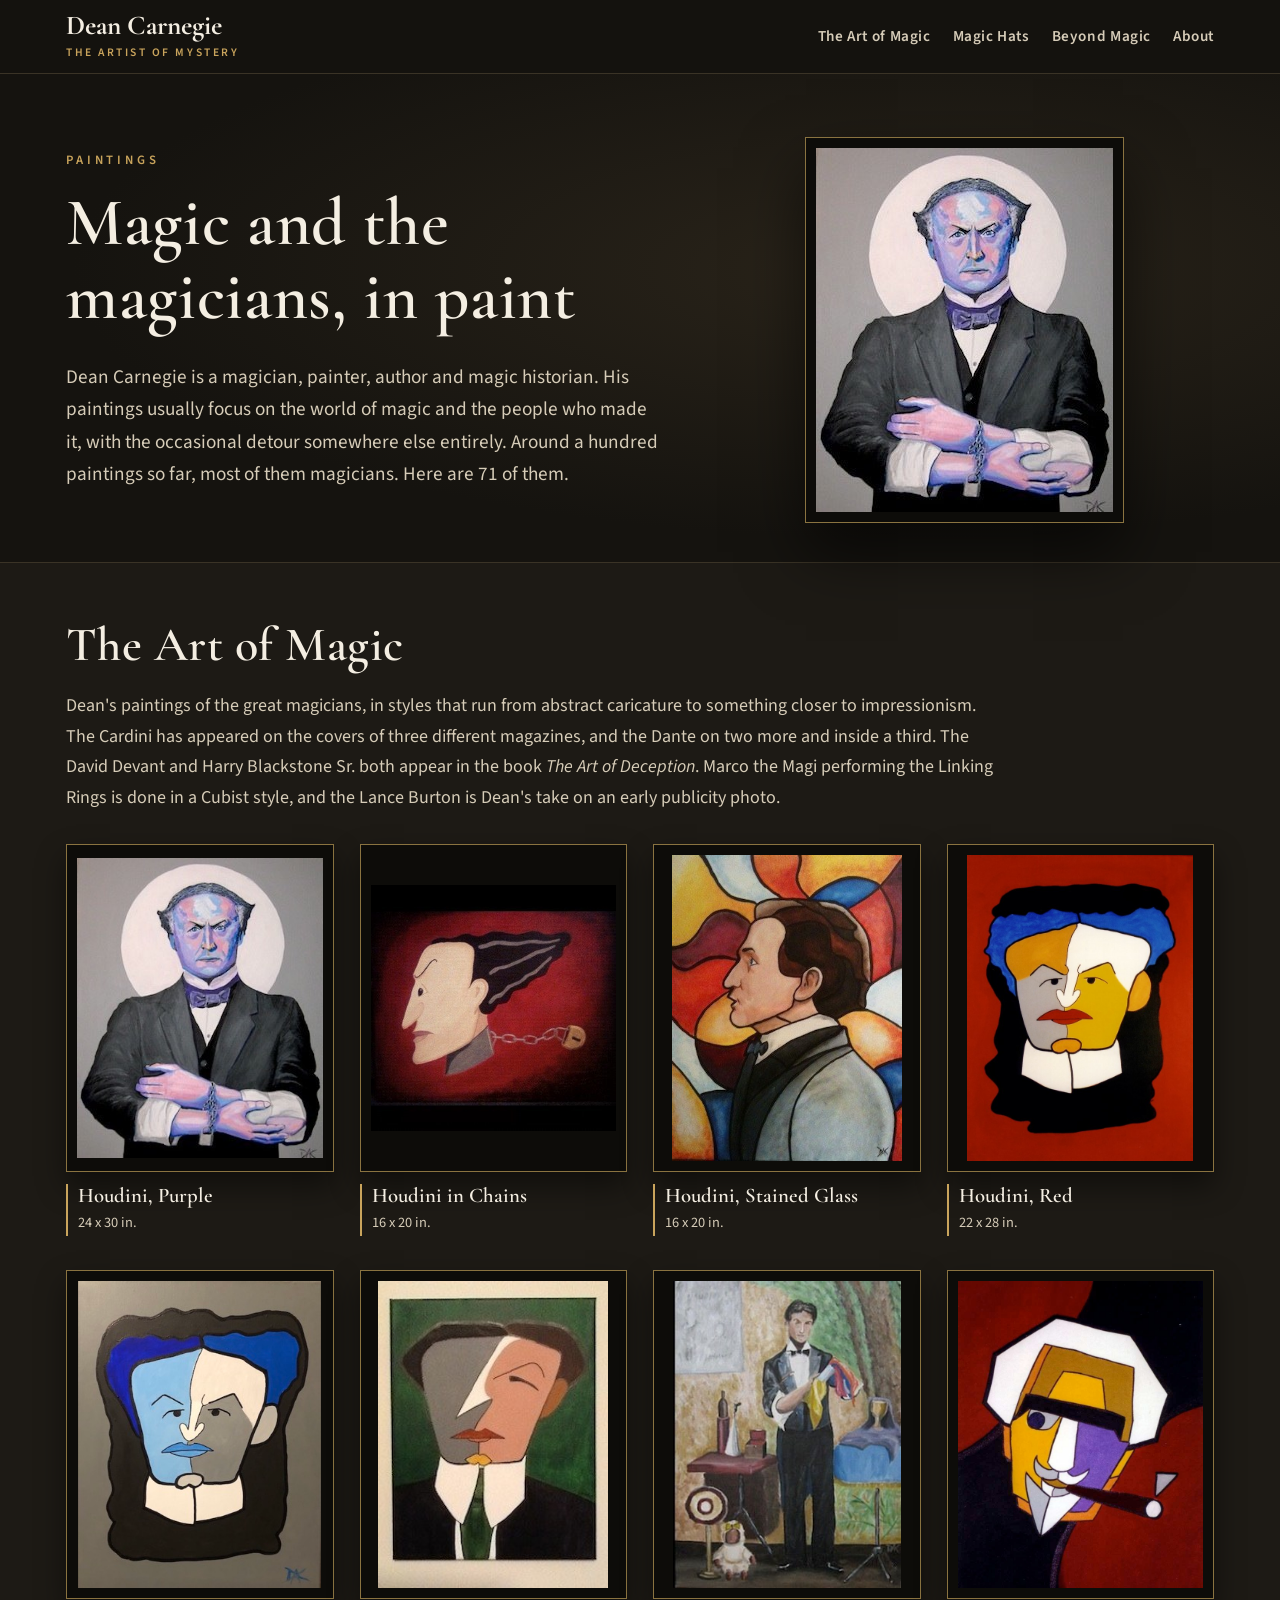
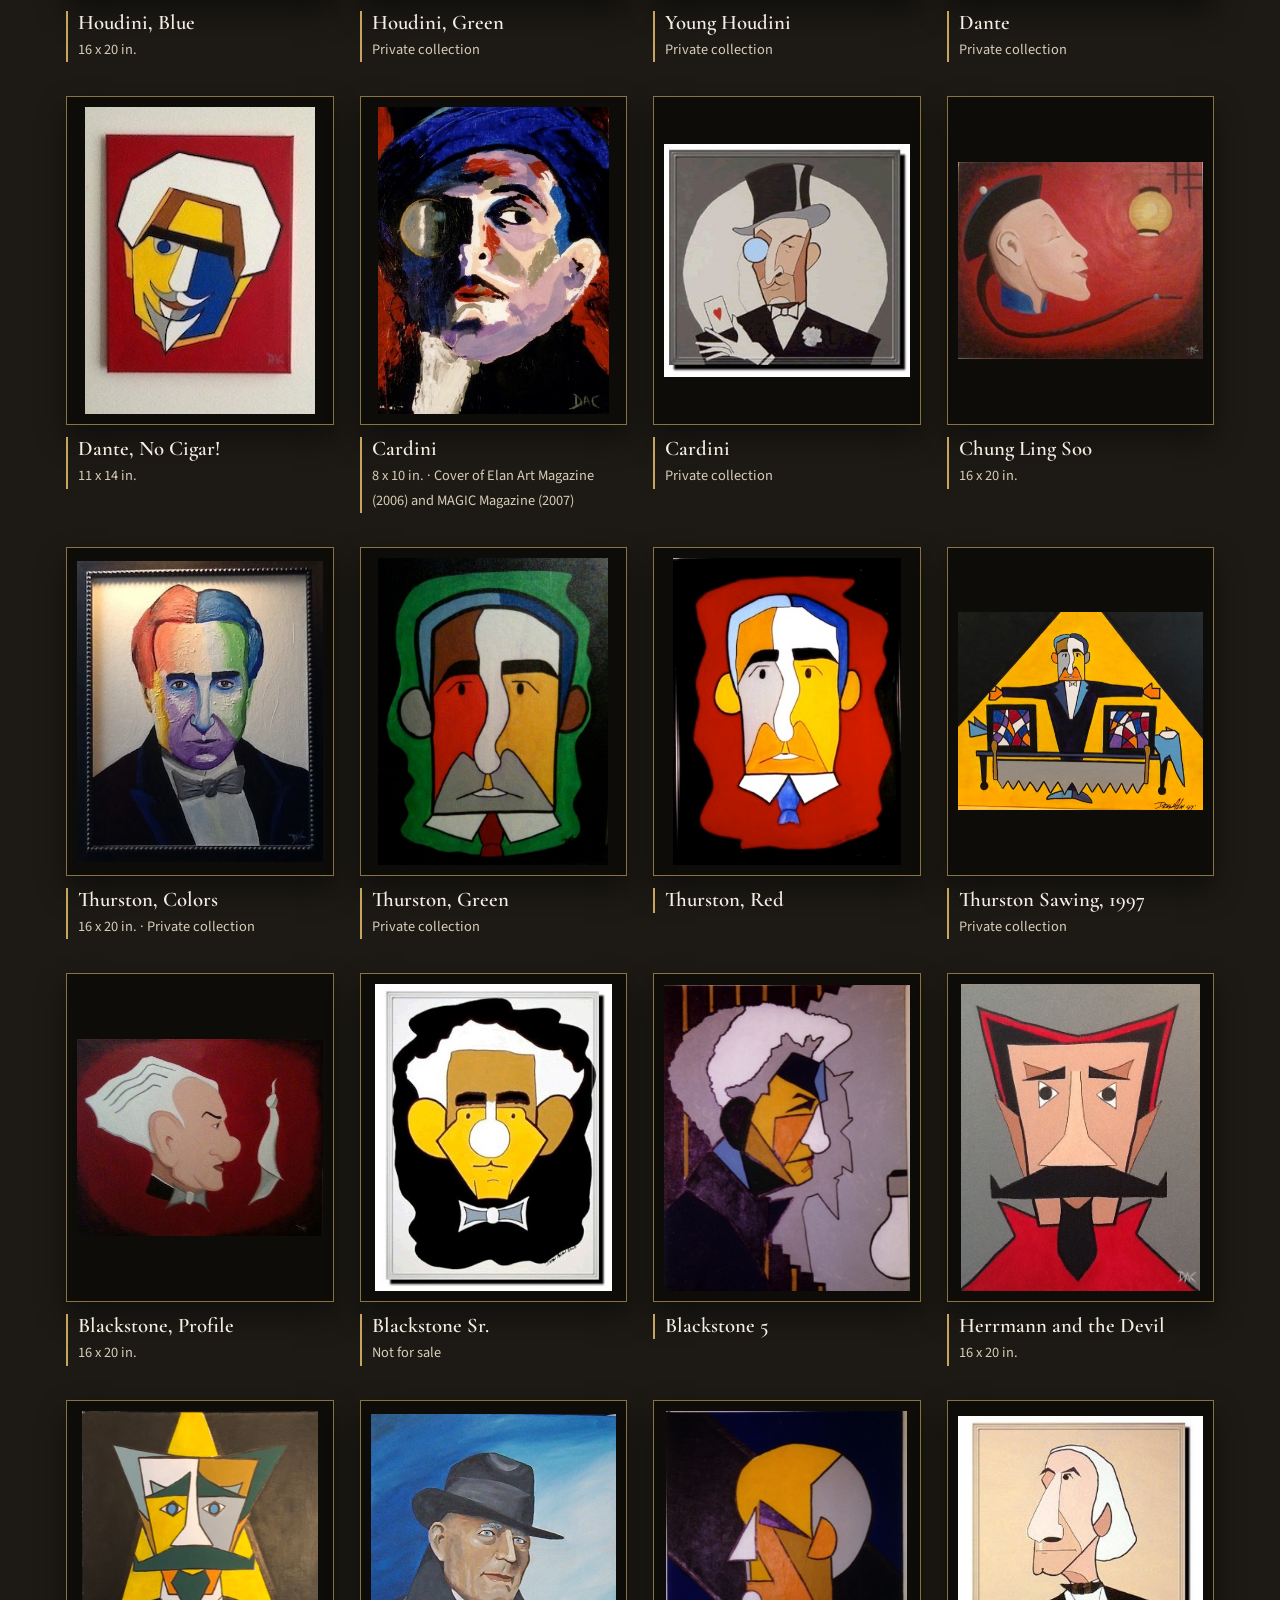
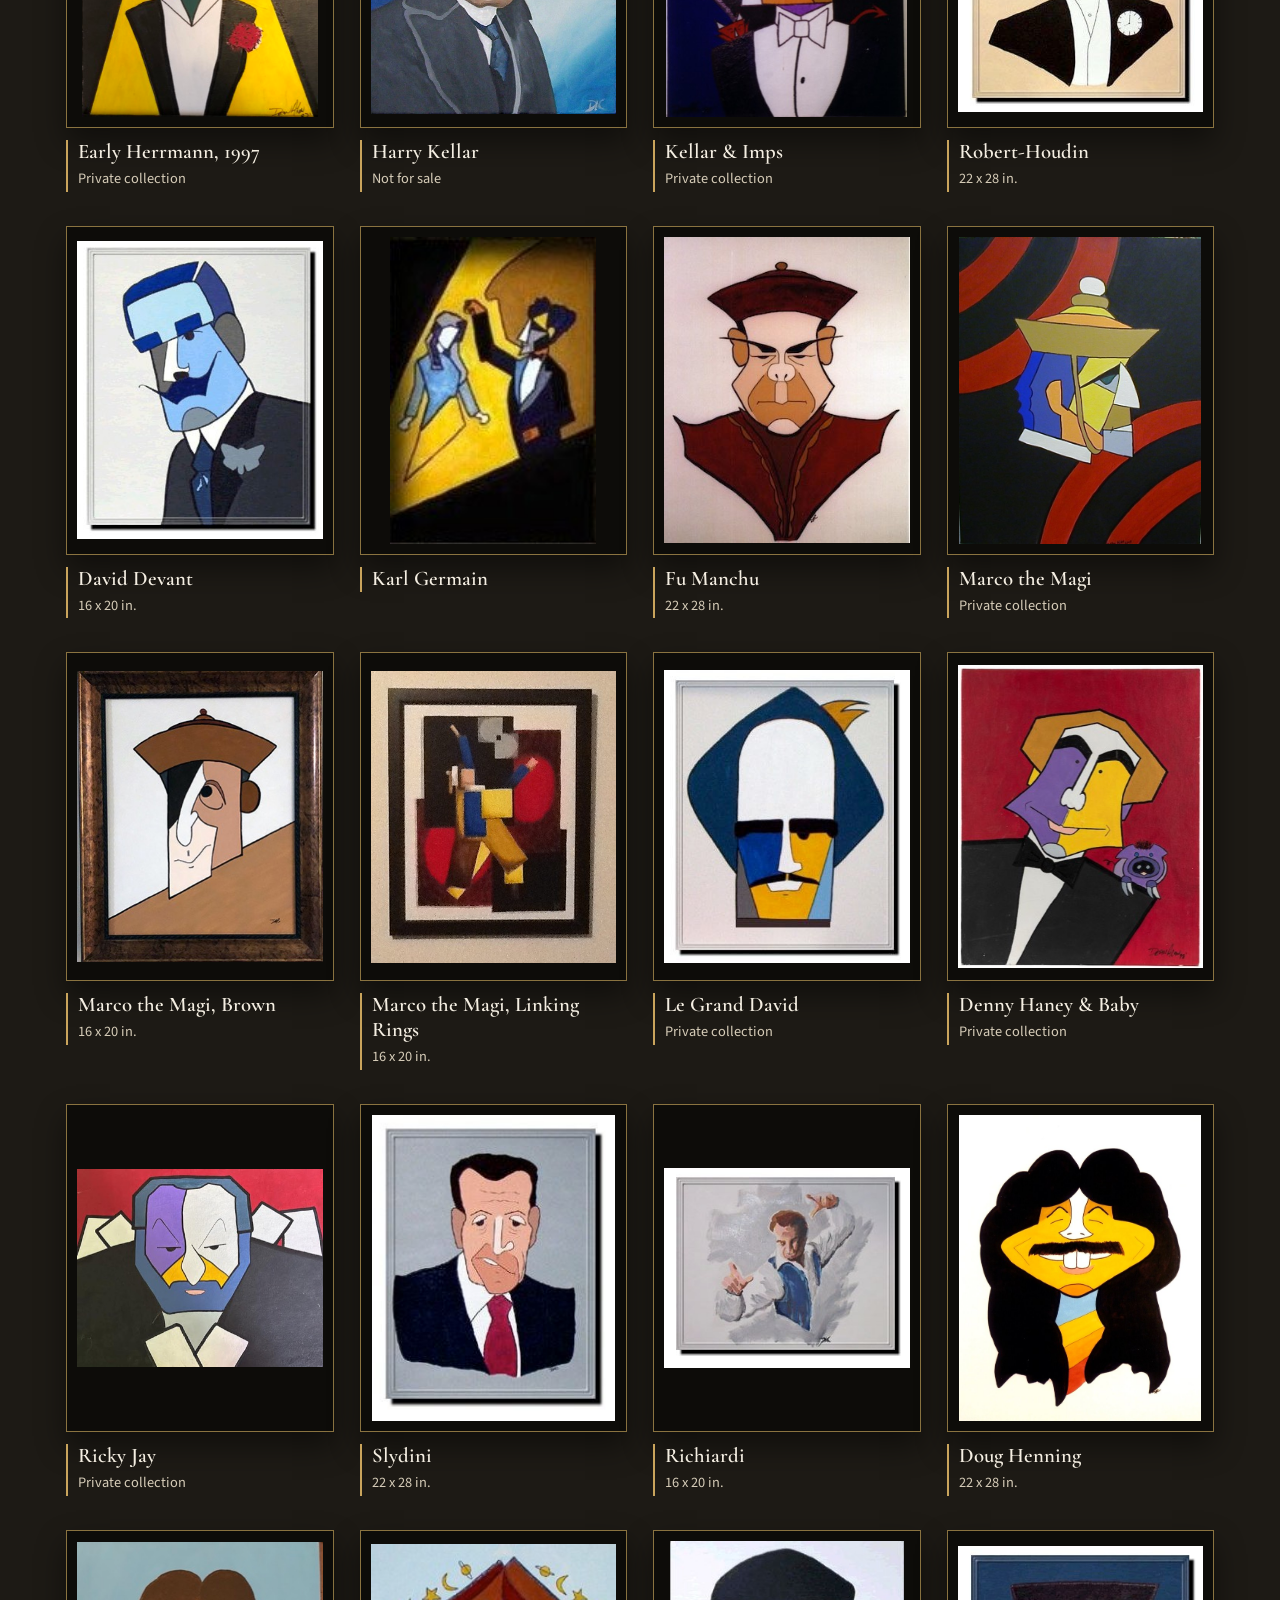
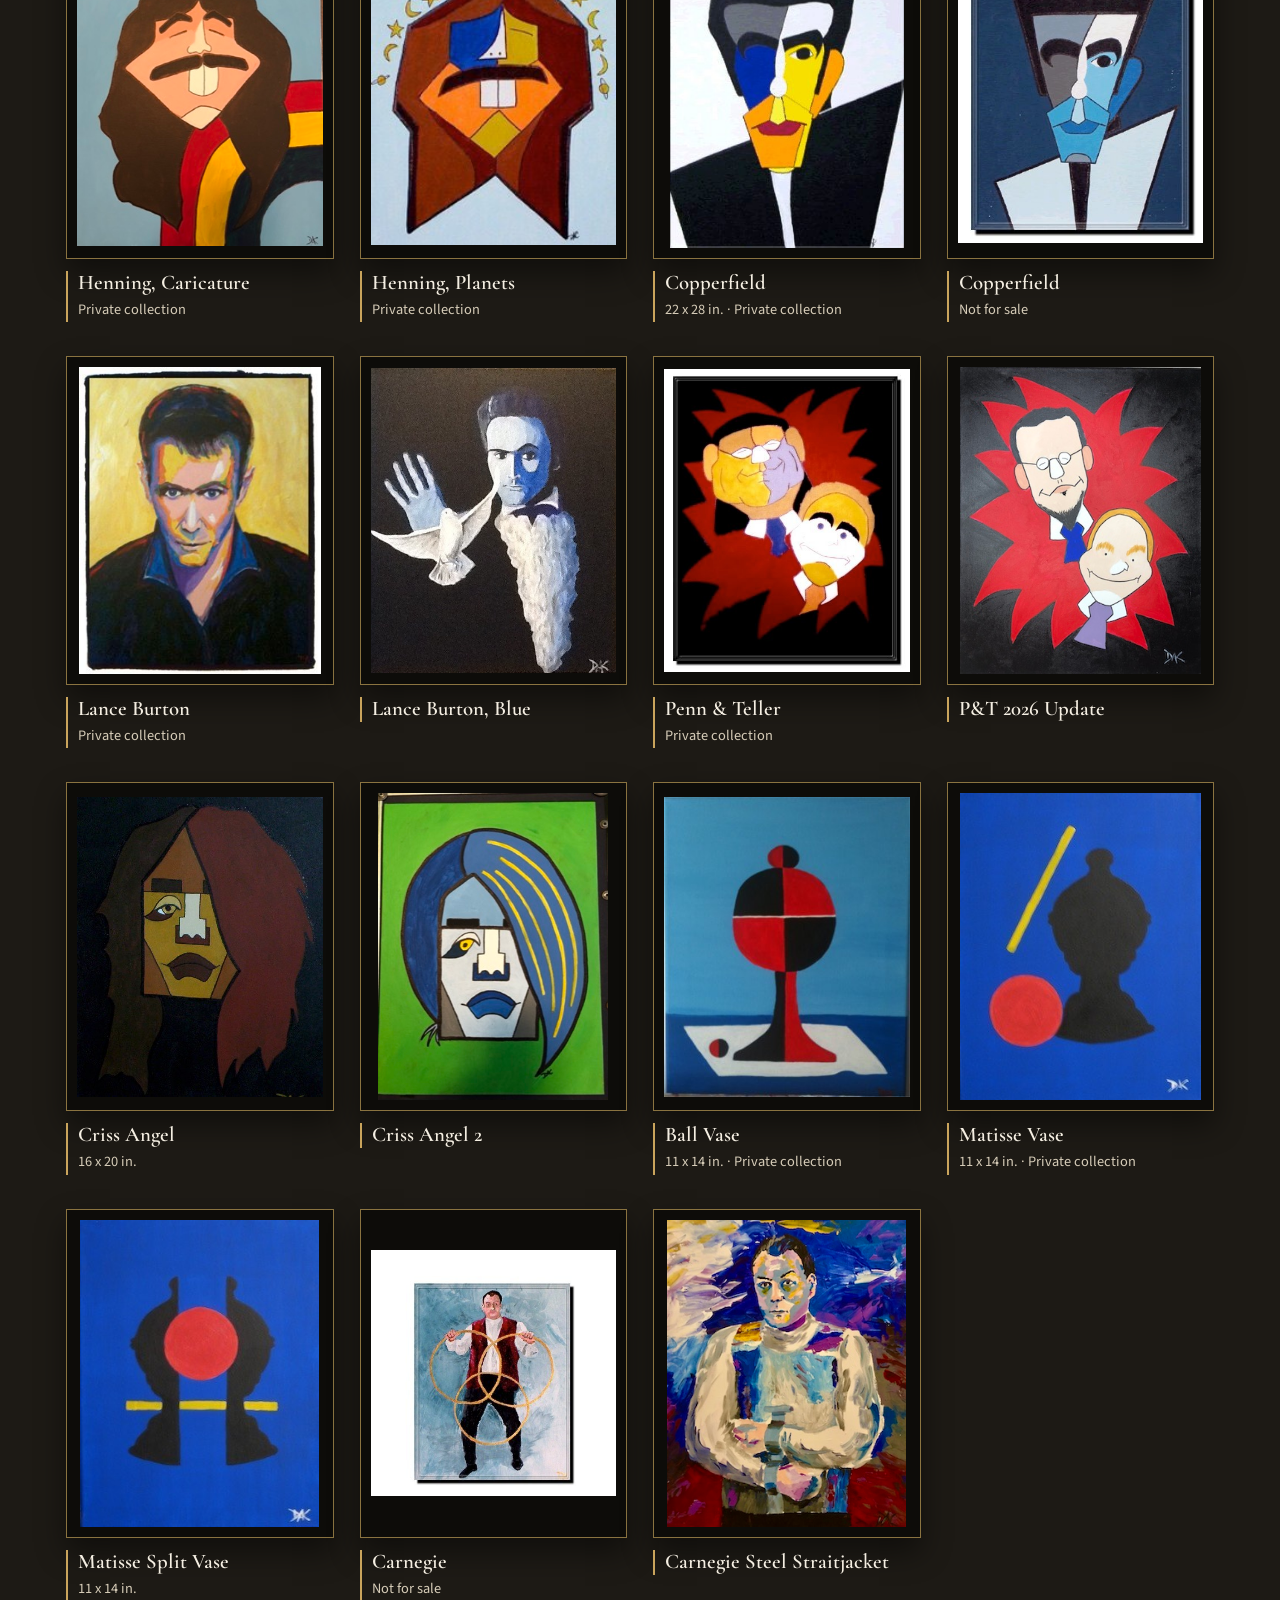
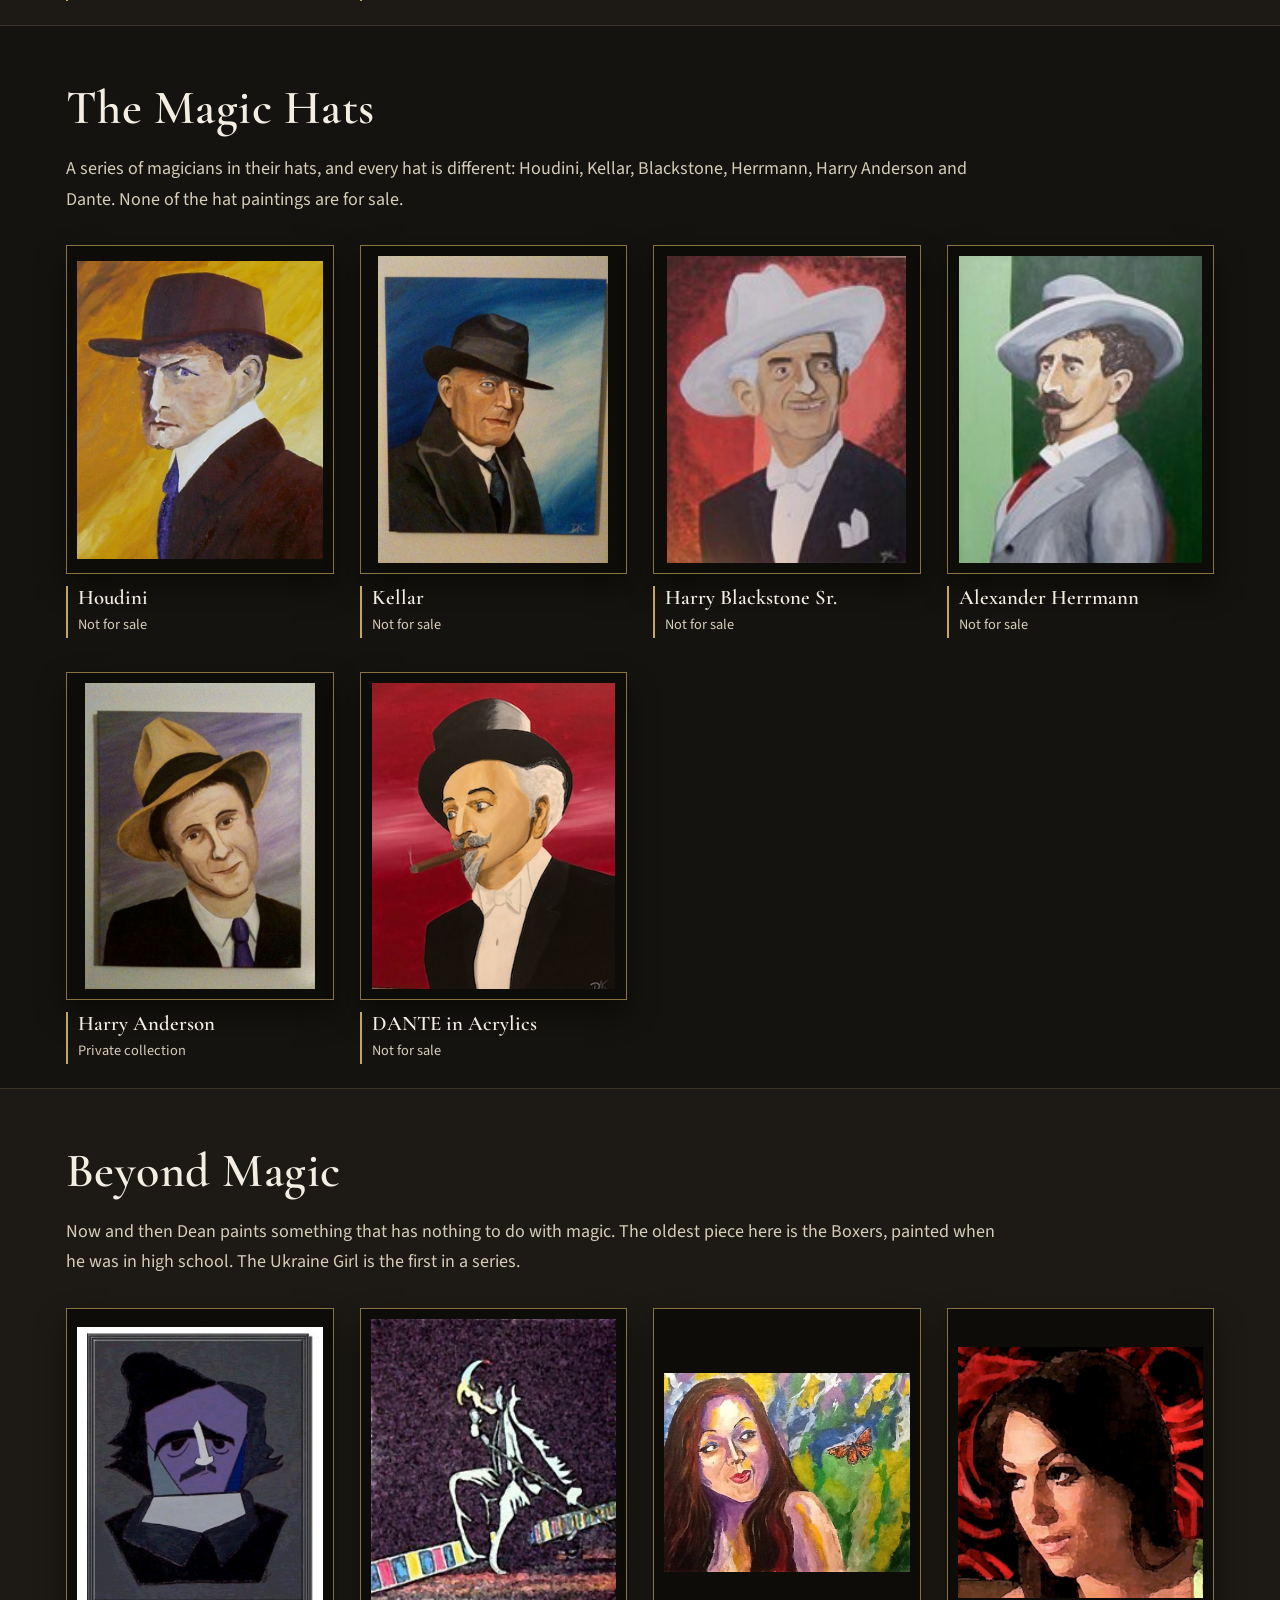
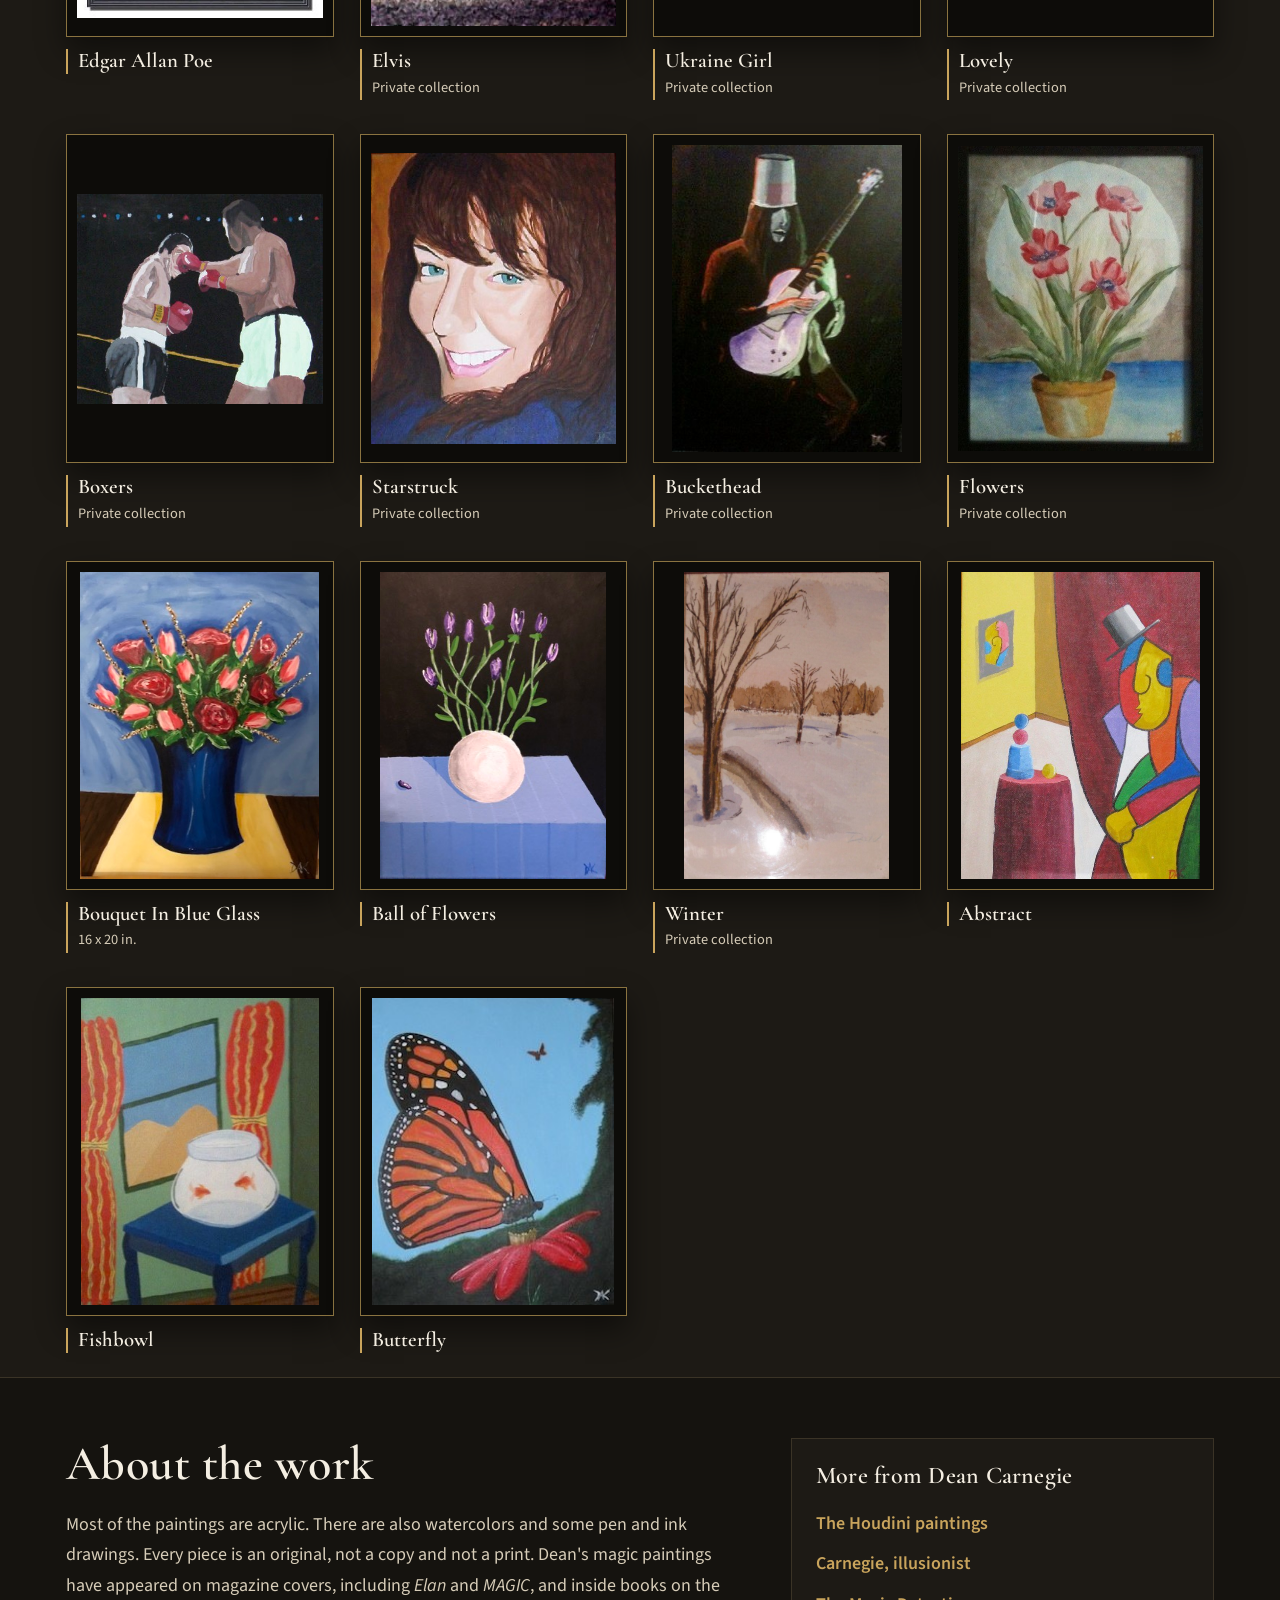
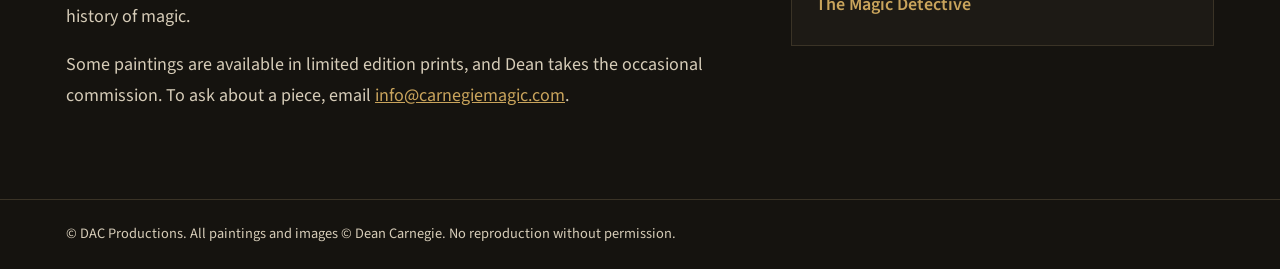
==== commit 6170f8ee: "Add Early Herrmann, 1997 (private collection) Co-Authored-By: Claude Opus 5.5 <noreply@anthropic.com" ====
--- a/index.html
+++ b/index.html
@@ -36,12 +36,12 @@
       <p class="lede">Dean Carnegie is a magician, painter, author and magic historian. His paintings
       usually focus on the world of magic and the people who made it, with the occasional
       detour somewhere else entirely. Around a hundred paintings so far, most of them magicians.
-      Here are 70 of them.</p>
+      Here are 71 of them.</p>
     </div>
     <img class="hero-img" src="img/MagicArt-hhpaint4.jpg" alt="Houdini, Purple, painting by Dean Carnegie">
   </div>
 </section>
-<section class="gallery" id="magic"><div class="wrap"><h2>The Art of Magic</h2><p class="note">Dean's paintings of the great magicians, in styles that run from abstract caricature to something closer to impressionism. The Cardini has appeared on the covers of three different magazines, and the Dante on two more and inside a third. The David Devant and Harry Blackstone Sr. both appear in the book <em>The Art of Deception</em>. Marco the Magi performing the Linking Rings is done in a Cubist style, and the Lance Burton is Dean's take on an early publicity photo.</p><div class="wall"><figure class="work"><button class="frame" data-i="0" aria-label="View Houdini, Purple larger"><img src="img/MagicArt-hhpaint4.jpg" alt="Houdini, Purple, painting by Dean Carnegie" loading="lazy"></button><figcaption><span class="t">Houdini, Purple</span><span class="m">24 x 30 in.</span></figcaption></figure><figure class="work"><button class="frame" data-i="1" aria-label="View Houdini in Chains larger"><img src="img/MagicArt-IMG_0382.jpg" alt="Houdini in Chains, painting by Dean Carnegie" loading="lazy"></button><figcaption><span class="t">Houdini in Chains</span><span class="m">16 x 20 in.</span></figcaption></figure><figure class="work"><button class="frame" data-i="2" aria-label="View Houdini, Stained Glass larger"><img src="img/MagicArt-houdinistainedglass.jpg" alt="Houdini, Stained Glass, painting by Dean Carnegie" loading="lazy"></button><figcaption><span class="t">Houdini, Stained Glass</span><span class="m">16 x 20 in.</span></figcaption></figure><figure class="work"><button class="frame" data-i="3" aria-label="View Houdini, Red larger"><img src="img/MagicArt-houdini-copy.jpg" alt="Houdini, Red, painting by Dean Carnegie" loading="lazy"></button><figcaption><span class="t">Houdini, Red</span><span class="m">22 x 28 in.</span></figcaption></figure><figure class="work"><button class="frame" data-i="4" aria-label="View Houdini, Blue larger"><img src="img/MagicArt-houdini-blue.jpg" alt="Houdini, Blue, painting by Dean Carnegie" loading="lazy"></button><figcaption><span class="t">Houdini, Blue</span><span class="m">16 x 20 in.</span></figcaption></figure><figure class="work"><button class="frame" data-i="5" aria-label="View Houdini, Green larger"><img src="img/MagicArt-IMG_0950.jpg" alt="Houdini, Green, painting by Dean Carnegie" loading="lazy"></button><figcaption><span class="t">Houdini, Green</span><span class="m">Private collection</span></figcaption></figure><figure class="work"><button class="frame" data-i="6" aria-label="View Young Houdini larger"><img src="img/MagicArt-youngharry.jpg" alt="Young Houdini, painting by Dean Carnegie" loading="lazy"></button><figcaption><span class="t">Young Houdini</span><span class="m">Private collection</span></figcaption></figure><figure class="work"><button class="frame" data-i="7" aria-label="View Dante larger"><img src="img/MagicArt-dantesm.jpg" alt="Dante, painting by Dean Carnegie" loading="lazy"></button><figcaption><span class="t">Dante</span><span class="m">Private collection</span></figcaption></figure><figure class="work"><button class="frame" data-i="8" aria-label="View Dante, No Cigar! larger"><img src="img/MagicArt-IMG_0949.jpg" alt="Dante, No Cigar!, painting by Dean Carnegie" loading="lazy"></button><figcaption><span class="t">Dante, No Cigar!</span><span class="m">11 x 14 in.</span></figcaption></figure><figure class="work"><button class="frame" data-i="9" aria-label="View Cardini larger"><img src="img/MagicArt-cardinismall.jpg" alt="Cardini, painting by Dean Carnegie" loading="lazy"></button><figcaption><span class="t">Cardini</span><span class="m">8 x 10 in. &middot; Cover of Elan Art Magazine (2006) and MAGIC Magazine (2007)</span></figcaption></figure><figure class="work"><button class="frame" data-i="10" aria-label="View Cardini larger"><img src="img/MagicArt-c1.jpg" alt="Cardini, painting by Dean Carnegie" loading="lazy"></button><figcaption><span class="t">Cardini</span><span class="m">Private collection</span></figcaption></figure><figure class="work"><button class="frame" data-i="11" aria-label="View Chung Ling Soo larger"><img src="img/MagicArt-photochungsm.jpg" alt="Chung Ling Soo, painting by Dean Carnegie" loading="lazy"></button><figcaption><span class="t">Chung Ling Soo</span><span class="m">16 x 20 in.</span></figcaption></figure><figure class="work"><button class="frame" data-i="12" aria-label="View Thurston, Colors larger"><img src="img/MagicArt-thurston.jpg" alt="Thurston, Colors, painting by Dean Carnegie" loading="lazy"></button><figcaption><span class="t">Thurston, Colors</span><span class="m">16 x 20 in. &middot; Private collection</span></figcaption></figure><figure class="work"><button class="frame" data-i="13" aria-label="View Thurston, Green larger"><img src="img/MagicArt-Thurston2.jpg" alt="Thurston, Green, painting by Dean Carnegie" loading="lazy"></button><figcaption><span class="t">Thurston, Green</span><span class="m">Private collection</span></figcaption></figure><figure class="work"><button class="frame" data-i="14" aria-label="View Thurston, Red larger"><img src="img/MagicArt-thurston-red.jpg" alt="Thurston, Red, painting by Dean Carnegie" loading="lazy"></button><figcaption><span class="t">Thurston, Red</span></figcaption></figure><figure class="work"><button class="frame" data-i="15" aria-label="View Thurston Sawing, 1997 larger"><img src="img/MagicArt-thurston-sawing.jpg" alt="Thurston Sawing, 1997, painting by Dean Carnegie" loading="lazy"></button><figcaption><span class="t">Thurston Sawing, 1997</span><span class="m">Private collection</span></figcaption></figure><figure class="work"><button class="frame" data-i="16" aria-label="View Blackstone, Profile larger"><img src="img/MagicArt-blackst.jpg" alt="Blackstone, Profile, painting by Dean Carnegie" loading="lazy"></button><figcaption><span class="t">Blackstone, Profile</span><span class="m">16 x 20 in.</span></figcaption></figure><figure class="work"><button class="frame" data-i="17" aria-label="View Blackstone Sr. larger"><img src="img/MagicArt-b1.jpg" alt="Blackstone Sr., painting by Dean Carnegie" loading="lazy"></button><figcaption><span class="t">Blackstone Sr.</span><span class="m">Not for sale</span></figcaption></figure><figure class="work"><button class="frame" data-i="18" aria-label="View Blackstone 5 larger"><img src="img/MagicArt-blackstone5.jpg" alt="Blackstone 5, painting by Dean Carnegie" loading="lazy"></button><figcaption><span class="t">Blackstone 5</span></figcaption></figure><figure class="work"><button class="frame" data-i="19" aria-label="View Herrmann and the Devil larger"><img src="img/MagicArt-herrmanndevil.jpg" alt="Herrmann and the Devil, painting by Dean Carnegie" loading="lazy"></button><figcaption><span class="t">Herrmann and the Devil</span><span class="m">16 x 20 in.</span></figcaption></figure><figure class="work"><button class="frame" data-i="20" aria-label="View Harry Kellar larger"><img src="img/MagicArt-kellarhat.jpg" alt="Harry Kellar, painting by Dean Carnegie" loading="lazy"></button><figcaption><span class="t">Harry Kellar</span><span class="m">Not for sale</span></figcaption></figure><figure class="work"><button class="frame" data-i="21" aria-label="View Kellar &amp; Imps larger"><img src="img/MagicArt-kellar-imps.jpg" alt="Kellar &amp; Imps, painting by Dean Carnegie" loading="lazy"></button><figcaption><span class="t">Kellar &amp; Imps</span><span class="m">Private collection</span></figcaption></figure><figure class="work"><button class="frame" data-i="22" aria-label="View Robert-Houdin larger"><img src="img/MagicArt-rh.jpg" alt="Robert-Houdin, painting by Dean Carnegie" loading="lazy"></button><figcaption><span class="t">Robert-Houdin</span><span class="m">22 x 28 in.</span></figcaption></figure><figure class="work"><button class="frame" data-i="23" aria-label="View David Devant larger"><img src="img/MagicArt-devant.jpg" alt="David Devant, painting by Dean Carnegie" loading="lazy"></button><figcaption><span class="t">David Devant</span><span class="m">16 x 20 in.</span></figcaption></figure><figure class="work"><button class="frame" data-i="24" aria-label="View Karl Germain larger"><img src="img/MagicArt-germpnt.jpg" alt="Karl Germain, painting by Dean Carnegie" loading="lazy"></button><figcaption><span class="t">Karl Germain</span></figcaption></figure><figure class="work"><button class="frame" data-i="25" aria-label="View Fu Manchu larger"><img src="img/MagicArt-fumanchusmall.jpg" alt="Fu Manchu, painting by Dean Carnegie" loading="lazy"></button><figcaption><span class="t">Fu Manchu</span><span class="m">22 x 28 in.</span></figcaption></figure><figure class="work"><button class="frame" data-i="26" aria-label="View Marco the Magi larger"><img src="img/MagicArt-legrand.jpg" alt="Marco the Magi, painting by Dean Carnegie" loading="lazy"></button><figcaption><span class="t">Marco the Magi</span><span class="m">Private collection</span></figcaption></figure><figure class="work"><button class="frame" data-i="27" aria-label="View Marco the Magi, Brown larger"><img src="img/MagicArt-marco-brown.jpg" alt="Marco the Magi, Brown, painting by Dean Carnegie" loading="lazy"></button><figcaption><span class="t">Marco the Magi, Brown</span><span class="m">16 x 20 in.</span></figcaption></figure><figure class="work"><button class="frame" data-i="28" aria-label="View Marco the Magi, Linking Rings larger"><img src="img/NewArt-photo.jpg" alt="Marco the Magi, Linking Rings, painting by Dean Carnegie" loading="lazy"></button><figcaption><span class="t">Marco the Magi, Linking Rings</span><span class="m">16 x 20 in.</span></figcaption></figure><figure class="work"><button class="frame" data-i="29" aria-label="View Le Grand David larger"><img src="img/MagicArt-lgd.jpg" alt="Le Grand David, painting by Dean Carnegie" loading="lazy"></button><figcaption><span class="t">Le Grand David</span><span class="m">Private collection</span></figcaption></figure><figure class="work"><button class="frame" data-i="30" aria-label="View Denny Haney &amp; Baby larger"><img src="img/MagicArt-dennyhaney-baby.jpg" alt="Denny Haney &amp; Baby, painting by Dean Carnegie" loading="lazy"></button><figcaption><span class="t">Denny Haney &amp; Baby</span><span class="m">Private collection</span></figcaption></figure><figure class="work"><button class="frame" data-i="31" aria-label="View Ricky Jay larger"><img src="img/MagicArt-rickyjay.jpg" alt="Ricky Jay, painting by Dean Carnegie" loading="lazy"></button><figcaption><span class="t">Ricky Jay</span><span class="m">Private collection</span></figcaption></figure><figure class="work"><button class="frame" data-i="32" aria-label="View Slydini larger"><img src="img/MagicArt-sly.jpg" alt="Slydini, painting by Dean Carnegie" loading="lazy"></button><figcaption><span class="t">Slydini</span><span class="m">22 x 28 in.</span></figcaption></figure><figure class="work"><button class="frame" data-i="33" aria-label="View Richiardi larger"><img src="img/MagicArt-rich.jpg" alt="Richiardi, painting by Dean Carnegie" loading="lazy"></button><figcaption><span class="t">Richiardi</span><span class="m">16 x 20 in.</span></figcaption></figure><figure class="work"><button class="frame" data-i="34" aria-label="View Doug Henning larger"><img src="img/MagicArt-henning.jpg" alt="Doug Henning, painting by Dean Carnegie" loading="lazy"></button><figcaption><span class="t">Doug Henning</span><span class="m">22 x 28 in.</span></figcaption></figure><figure class="work"><button class="frame" data-i="35" aria-label="View Henning, Caricature larger"><img src="img/MagicArt-henning-caricature.jpg" alt="Henning, Caricature, painting by Dean Carnegie" loading="lazy"></button><figcaption><span class="t">Henning, Caricature</span><span class="m">Private collection</span></figcaption></figure><figure class="work"><button class="frame" data-i="36" aria-label="View Henning, Planets larger"><img src="img/MagicArt-000_0190.jpg" alt="Henning, Planets, painting by Dean Carnegie" loading="lazy"></button><figcaption><span class="t">Henning, Planets</span><span class="m">Private collection</span></figcaption></figure><figure class="work"><button class="frame" data-i="37" aria-label="View Copperfield larger"><img src="img/MagicArt-Copperfield.jpg" alt="Copperfield, painting by Dean Carnegie" loading="lazy"></button><figcaption><span class="t">Copperfield</span><span class="m">22 x 28 in. &middot; Private collection</span></figcaption></figure><figure class="work"><button class="frame" data-i="38" aria-label="View Copperfield larger"><img src="img/MagicArt-davec2.jpg" alt="Copperfield, painting by Dean Carnegie" loading="lazy"></button><figcaption><span class="t">Copperfield</span><span class="m">Not for sale</span></figcaption></figure><figure class="work"><button class="frame" data-i="39" aria-label="View Lance Burton larger"><img src="img/MagicArt-photo1.jpg" alt="Lance Burton, painting by Dean Carnegie" loading="lazy"></button><figcaption><span class="t">Lance Burton</span><span class="m">Private collection</span></figcaption></figure><figure class="work"><button class="frame" data-i="40" aria-label="View Lance Burton, Blue larger"><img src="img/MagicArt-lanceb.jpg" alt="Lance Burton, Blue, painting by Dean Carnegie" loading="lazy"></button><figcaption><span class="t">Lance Burton, Blue</span></figcaption></figure><figure class="work"><button class="frame" data-i="41" aria-label="View Penn &amp; Teller larger"><img src="img/MagicArt-pt.jpg" alt="Penn &amp; Teller, painting by Dean Carnegie" loading="lazy"></button><figcaption><span class="t">Penn &amp; Teller</span><span class="m">Private collection</span></figcaption></figure><figure class="work"><button class="frame" data-i="42" aria-label="View P&amp;T 2026 Update larger"><img src="img/MagicArt-pt-2026.jpg" alt="P&amp;T 2026 Update, painting by Dean Carnegie" loading="lazy"></button><figcaption><span class="t">P&amp;T 2026 Update</span></figcaption></figure><figure class="work"><button class="frame" data-i="43" aria-label="View Criss Angel larger"><img src="img/MagicArt-c-angel.jpg" alt="Criss Angel, painting by Dean Carnegie" loading="lazy"></button><figcaption><span class="t">Criss Angel</span><span class="m">16 x 20 in.</span></figcaption></figure><figure class="work"><button class="frame" data-i="44" aria-label="View Criss Angel 2 larger"><img src="img/MagicArt-criss-angel-2.jpg" alt="Criss Angel 2, painting by Dean Carnegie" loading="lazy"></button><figcaption><span class="t">Criss Angel 2</span></figcaption></figure><figure class="work"><button class="frame" data-i="45" aria-label="View Ball Vase larger"><img src="img/MagicArt-ballv.jpg" alt="Ball Vase, painting by Dean Carnegie" loading="lazy"></button><figcaption><span class="t">Ball Vase</span><span class="m">11 x 14 in. &middot; Private collection</span></figcaption></figure><figure class="work"><button class="frame" data-i="46" aria-label="View Matisse Vase larger"><img src="img/MagicArt-IMG_1098.jpg" alt="Matisse Vase, painting by Dean Carnegie" loading="lazy"></button><figcaption><span class="t">Matisse Vase</span><span class="m">11 x 14 in. &middot; Private collection</span></figcaption></figure><figure class="work"><button class="frame" data-i="47" aria-label="View Matisse Split Vase larger"><img src="img/MagicArt-IMG_1099.jpg" alt="Matisse Split Vase, painting by Dean Carnegie" loading="lazy"></button><figcaption><span class="t">Matisse Split Vase</span><span class="m">11 x 14 in.</span></figcaption></figure><figure class="work"><button class="frame" data-i="48" aria-label="View Carnegie larger"><img src="img/MagicArt-dachula.jpg" alt="Carnegie, painting by Dean Carnegie" loading="lazy"></button><figcaption><span class="t">Carnegie</span><span class="m">Not for sale</span></figcaption></figure><figure class="work"><button class="frame" data-i="49" aria-label="View Carnegie Steel Straitjacket larger"><img src="img/MagicArt-straitjacket.jpg" alt="Carnegie Steel Straitjacket, painting by Dean Carnegie" loading="lazy"></button><figcaption><span class="t">Carnegie Steel Straitjacket</span></figcaption></figure></div></div></section><section class="gallery" id="hats"><div class="wrap"><h2>The Magic Hats</h2><p class="note">A series of magicians in their hats, and every hat is different: Houdini, Kellar, Blackstone, Herrmann, Harry Anderson and Dante. None of the hat paintings are for sale.</p><div class="wall"><figure class="work"><button class="frame" data-i="50" aria-label="View Houdini larger"><img src="img/Hats-houdinihat1.jpg" alt="Houdini, painting by Dean Carnegie" loading="lazy"></button><figcaption><span class="t">Houdini</span><span class="m">Not for sale</span></figcaption></figure><figure class="work"><button class="frame" data-i="51" aria-label="View Kellar larger"><img src="img/Hats-IMG_0013.jpg" alt="Kellar, painting by Dean Carnegie" loading="lazy"></button><figcaption><span class="t">Kellar</span><span class="m">Not for sale</span></figcaption></figure><figure class="work"><button class="frame" data-i="52" aria-label="View Harry Blackstone Sr. larger"><img src="img/Hats-blackstonesmall.jpg" alt="Harry Blackstone Sr., painting by Dean Carnegie" loading="lazy"></button><figcaption><span class="t">Harry Blackstone Sr.</span><span class="m">Not for sale</span></figcaption></figure><figure class="work"><button class="frame" data-i="53" aria-label="View Alexander Herrmann larger"><img src="img/Hats-hermannsmall.jpg" alt="Alexander Herrmann, painting by Dean Carnegie" loading="lazy"></button><figcaption><span class="t">Alexander Herrmann</span><span class="m">Not for sale</span></figcaption></figure><figure class="work"><button class="frame" data-i="54" aria-label="View Harry Anderson larger"><img src="img/Hats-IMG_0006.jpg" alt="Harry Anderson, painting by Dean Carnegie" loading="lazy"></button><figcaption><span class="t">Harry Anderson</span><span class="m">Private collection</span></figcaption></figure><figure class="work"><button class="frame" data-i="55" aria-label="View DANTE in Acrylics larger"><img src="img/Hats-dante.jpg" alt="DANTE in Acrylics, painting by Dean Carnegie" loading="lazy"></button><figcaption><span class="t">DANTE in Acrylics</span><span class="m">Not for sale</span></figcaption></figure></div></div></section><section class="gallery" id="beyond"><div class="wrap"><h2>Beyond Magic</h2><p class="note">Now and then Dean paints something that has nothing to do with magic. The oldest piece here is the Boxers, painted when he was in high school. The Ukraine Girl is the first in a series.</p><div class="wall"><figure class="work"><button class="frame" data-i="56" aria-label="View Edgar Allan Poe larger"><img src="img/art2-poe.jpg" alt="Edgar Allan Poe, painting by Dean Carnegie" loading="lazy"></button><figcaption><span class="t">Edgar Allan Poe</span></figcaption></figure><figure class="work"><button class="frame" data-i="57" aria-label="View Elvis larger"><img src="img/art2-elvis2.jpg" alt="Elvis, painting by Dean Carnegie" loading="lazy"></button><figcaption><span class="t">Elvis</span><span class="m">Private collection</span></figcaption></figure><figure class="work"><button class="frame" data-i="58" aria-label="View Ukraine Girl larger"><img src="img/art2-lisa5_edited2.jpg" alt="Ukraine Girl, painting by Dean Carnegie" loading="lazy"></button><figcaption><span class="t">Ukraine Girl</span><span class="m">Private collection</span></figcaption></figure><figure class="work"><button class="frame" data-i="59" aria-label="View Lovely larger"><img src="img/art2-dla.jpg" alt="Lovely, painting by Dean Carnegie" loading="lazy"></button><figcaption><span class="t">Lovely</span><span class="m">Private collection</span></figcaption></figure><figure class="work"><button class="frame" data-i="60" aria-label="View Boxers larger"><img src="img/art2-boxers.jpg" alt="Boxers, painting by Dean Carnegie" loading="lazy"></button><figcaption><span class="t">Boxers</span><span class="m">Private collection</span></figcaption></figure><figure class="work"><button class="frame" data-i="61" aria-label="View Starstruck larger"><img src="img/art2-IMG_0081-1.jpg" alt="Starstruck, painting by Dean Carnegie" loading="lazy"></button><figcaption><span class="t">Starstruck</span><span class="m">Private collection</span></figcaption></figure><figure class="work"><button class="frame" data-i="62" aria-label="View Buckethead larger"><img src="img/art2-bucket.jpg" alt="Buckethead, painting by Dean Carnegie" loading="lazy"></button><figcaption><span class="t">Buckethead</span><span class="m">Private collection</span></figcaption></figure><figure class="work"><button class="frame" data-i="63" aria-label="View Flowers larger"><img src="img/art2-flowersforyou.jpg" alt="Flowers, painting by Dean Carnegie" loading="lazy"></button><figcaption><span class="t">Flowers</span><span class="m">Private collection</span></figcaption></figure><figure class="work"><button class="frame" data-i="64" aria-label="View Bouquet In Blue Glass larger"><img src="img/art2-bouquet-blue-glass.jpg" alt="Bouquet In Blue Glass, painting by Dean Carnegie" loading="lazy"></button><figcaption><span class="t">Bouquet In Blue Glass</span><span class="m">16 x 20 in.</span></figcaption></figure><figure class="work"><button class="frame" data-i="65" aria-label="View Ball of Flowers larger"><img src="img/art2-ball-of-flowers.jpg" alt="Ball of Flowers, painting by Dean Carnegie" loading="lazy"></button><figcaption><span class="t">Ball of Flowers</span></figcaption></figure><figure class="work"><button class="frame" data-i="66" aria-label="View Winter larger"><img src="img/art2-IMG_0178_2.jpg" alt="Winter, painting by Dean Carnegie" loading="lazy"></button><figcaption><span class="t">Winter</span><span class="m">Private collection</span></figcaption></figure><figure class="work"><button class="frame" data-i="67" aria-label="View Abstract larger"><img src="img/art2-abstractdac.jpg" alt="Abstract, painting by Dean Carnegie" loading="lazy"></button><figcaption><span class="t">Abstract</span></figcaption></figure><figure class="work"><button class="frame" data-i="68" aria-label="View Fishbowl larger"><img src="img/art2-beforeafter.jpg" alt="Fishbowl, painting by Dean Carnegie" loading="lazy"></button><figcaption><span class="t">Fishbowl</span></figcaption></figure><figure class="work"><button class="frame" data-i="69" aria-label="View Butterfly larger"><img src="img/NewArt-IMG_1030a.jpg" alt="Butterfly, painting by Dean Carnegie" loading="lazy"></button><figcaption><span class="t">Butterfly</span></figcaption></figure></div></div></section>
+<section class="gallery" id="magic"><div class="wrap"><h2>The Art of Magic</h2><p class="note">Dean's paintings of the great magicians, in styles that run from abstract caricature to something closer to impressionism. The Cardini has appeared on the covers of three different magazines, and the Dante on two more and inside a third. The David Devant and Harry Blackstone Sr. both appear in the book <em>The Art of Deception</em>. Marco the Magi performing the Linking Rings is done in a Cubist style, and the Lance Burton is Dean's take on an early publicity photo.</p><div class="wall"><figure class="work"><button class="frame" data-i="0" aria-label="View Houdini, Purple larger"><img src="img/MagicArt-hhpaint4.jpg" alt="Houdini, Purple, painting by Dean Carnegie" loading="lazy"></button><figcaption><span class="t">Houdini, Purple</span><span class="m">24 x 30 in.</span></figcaption></figure><figure class="work"><button class="frame" data-i="1" aria-label="View Houdini in Chains larger"><img src="img/MagicArt-IMG_0382.jpg" alt="Houdini in Chains, painting by Dean Carnegie" loading="lazy"></button><figcaption><span class="t">Houdini in Chains</span><span class="m">16 x 20 in.</span></figcaption></figure><figure class="work"><button class="frame" data-i="2" aria-label="View Houdini, Stained Glass larger"><img src="img/MagicArt-houdinistainedglass.jpg" alt="Houdini, Stained Glass, painting by Dean Carnegie" loading="lazy"></button><figcaption><span class="t">Houdini, Stained Glass</span><span class="m">16 x 20 in.</span></figcaption></figure><figure class="work"><button class="frame" data-i="3" aria-label="View Houdini, Red larger"><img src="img/MagicArt-houdini-copy.jpg" alt="Houdini, Red, painting by Dean Carnegie" loading="lazy"></button><figcaption><span class="t">Houdini, Red</span><span class="m">22 x 28 in.</span></figcaption></figure><figure class="work"><button class="frame" data-i="4" aria-label="View Houdini, Blue larger"><img src="img/MagicArt-houdini-blue.jpg" alt="Houdini, Blue, painting by Dean Carnegie" loading="lazy"></button><figcaption><span class="t">Houdini, Blue</span><span class="m">16 x 20 in.</span></figcaption></figure><figure class="work"><button class="frame" data-i="5" aria-label="View Houdini, Green larger"><img src="img/MagicArt-IMG_0950.jpg" alt="Houdini, Green, painting by Dean Carnegie" loading="lazy"></button><figcaption><span class="t">Houdini, Green</span><span class="m">Private collection</span></figcaption></figure><figure class="work"><button class="frame" data-i="6" aria-label="View Young Houdini larger"><img src="img/MagicArt-youngharry.jpg" alt="Young Houdini, painting by Dean Carnegie" loading="lazy"></button><figcaption><span class="t">Young Houdini</span><span class="m">Private collection</span></figcaption></figure><figure class="work"><button class="frame" data-i="7" aria-label="View Dante larger"><img src="img/MagicArt-dantesm.jpg" alt="Dante, painting by Dean Carnegie" loading="lazy"></button><figcaption><span class="t">Dante</span><span class="m">Private collection</span></figcaption></figure><figure class="work"><button class="frame" data-i="8" aria-label="View Dante, No Cigar! larger"><img src="img/MagicArt-IMG_0949.jpg" alt="Dante, No Cigar!, painting by Dean Carnegie" loading="lazy"></button><figcaption><span class="t">Dante, No Cigar!</span><span class="m">11 x 14 in.</span></figcaption></figure><figure class="work"><button class="frame" data-i="9" aria-label="View Cardini larger"><img src="img/MagicArt-cardinismall.jpg" alt="Cardini, painting by Dean Carnegie" loading="lazy"></button><figcaption><span class="t">Cardini</span><span class="m">8 x 10 in. &middot; Cover of Elan Art Magazine (2006) and MAGIC Magazine (2007)</span></figcaption></figure><figure class="work"><button class="frame" data-i="10" aria-label="View Cardini larger"><img src="img/MagicArt-c1.jpg" alt="Cardini, painting by Dean Carnegie" loading="lazy"></button><figcaption><span class="t">Cardini</span><span class="m">Private collection</span></figcaption></figure><figure class="work"><button class="frame" data-i="11" aria-label="View Chung Ling Soo larger"><img src="img/MagicArt-photochungsm.jpg" alt="Chung Ling Soo, painting by Dean Carnegie" loading="lazy"></button><figcaption><span class="t">Chung Ling Soo</span><span class="m">16 x 20 in.</span></figcaption></figure><figure class="work"><button class="frame" data-i="12" aria-label="View Thurston, Colors larger"><img src="img/MagicArt-thurston.jpg" alt="Thurston, Colors, painting by Dean Carnegie" loading="lazy"></button><figcaption><span class="t">Thurston, Colors</span><span class="m">16 x 20 in. &middot; Private collection</span></figcaption></figure><figure class="work"><button class="frame" data-i="13" aria-label="View Thurston, Green larger"><img src="img/MagicArt-Thurston2.jpg" alt="Thurston, Green, painting by Dean Carnegie" loading="lazy"></button><figcaption><span class="t">Thurston, Green</span><span class="m">Private collection</span></figcaption></figure><figure class="work"><button class="frame" data-i="14" aria-label="View Thurston, Red larger"><img src="img/MagicArt-thurston-red.jpg" alt="Thurston, Red, painting by Dean Carnegie" loading="lazy"></button><figcaption><span class="t">Thurston, Red</span></figcaption></figure><figure class="work"><button class="frame" data-i="15" aria-label="View Thurston Sawing, 1997 larger"><img src="img/MagicArt-thurston-sawing.jpg" alt="Thurston Sawing, 1997, painting by Dean Carnegie" loading="lazy"></button><figcaption><span class="t">Thurston Sawing, 1997</span><span class="m">Private collection</span></figcaption></figure><figure class="work"><button class="frame" data-i="16" aria-label="View Blackstone, Profile larger"><img src="img/MagicArt-blackst.jpg" alt="Blackstone, Profile, painting by Dean Carnegie" loading="lazy"></button><figcaption><span class="t">Blackstone, Profile</span><span class="m">16 x 20 in.</span></figcaption></figure><figure class="work"><button class="frame" data-i="17" aria-label="View Blackstone Sr. larger"><img src="img/MagicArt-b1.jpg" alt="Blackstone Sr., painting by Dean Carnegie" loading="lazy"></button><figcaption><span class="t">Blackstone Sr.</span><span class="m">Not for sale</span></figcaption></figure><figure class="work"><button class="frame" data-i="18" aria-label="View Blackstone 5 larger"><img src="img/MagicArt-blackstone5.jpg" alt="Blackstone 5, painting by Dean Carnegie" loading="lazy"></button><figcaption><span class="t">Blackstone 5</span></figcaption></figure><figure class="work"><button class="frame" data-i="19" aria-label="View Herrmann and the Devil larger"><img src="img/MagicArt-herrmanndevil.jpg" alt="Herrmann and the Devil, painting by Dean Carnegie" loading="lazy"></button><figcaption><span class="t">Herrmann and the Devil</span><span class="m">16 x 20 in.</span></figcaption></figure><figure class="work"><button class="frame" data-i="20" aria-label="View Early Herrmann, 1997 larger"><img src="img/MagicArt-early-herrmann.jpg" alt="Early Herrmann, 1997, painting by Dean Carnegie" loading="lazy"></button><figcaption><span class="t">Early Herrmann, 1997</span><span class="m">Private collection</span></figcaption></figure><figure class="work"><button class="frame" data-i="21" aria-label="View Harry Kellar larger"><img src="img/MagicArt-kellarhat.jpg" alt="Harry Kellar, painting by Dean Carnegie" loading="lazy"></button><figcaption><span class="t">Harry Kellar</span><span class="m">Not for sale</span></figcaption></figure><figure class="work"><button class="frame" data-i="22" aria-label="View Kellar &amp; Imps larger"><img src="img/MagicArt-kellar-imps.jpg" alt="Kellar &amp; Imps, painting by Dean Carnegie" loading="lazy"></button><figcaption><span class="t">Kellar &amp; Imps</span><span class="m">Private collection</span></figcaption></figure><figure class="work"><button class="frame" data-i="23" aria-label="View Robert-Houdin larger"><img src="img/MagicArt-rh.jpg" alt="Robert-Houdin, painting by Dean Carnegie" loading="lazy"></button><figcaption><span class="t">Robert-Houdin</span><span class="m">22 x 28 in.</span></figcaption></figure><figure class="work"><button class="frame" data-i="24" aria-label="View David Devant larger"><img src="img/MagicArt-devant.jpg" alt="David Devant, painting by Dean Carnegie" loading="lazy"></button><figcaption><span class="t">David Devant</span><span class="m">16 x 20 in.</span></figcaption></figure><figure class="work"><button class="frame" data-i="25" aria-label="View Karl Germain larger"><img src="img/MagicArt-germpnt.jpg" alt="Karl Germain, painting by Dean Carnegie" loading="lazy"></button><figcaption><span class="t">Karl Germain</span></figcaption></figure><figure class="work"><button class="frame" data-i="26" aria-label="View Fu Manchu larger"><img src="img/MagicArt-fumanchusmall.jpg" alt="Fu Manchu, painting by Dean Carnegie" loading="lazy"></button><figcaption><span class="t">Fu Manchu</span><span class="m">22 x 28 in.</span></figcaption></figure><figure class="work"><button class="frame" data-i="27" aria-label="View Marco the Magi larger"><img src="img/MagicArt-legrand.jpg" alt="Marco the Magi, painting by Dean Carnegie" loading="lazy"></button><figcaption><span class="t">Marco the Magi</span><span class="m">Private collection</span></figcaption></figure><figure class="work"><button class="frame" data-i="28" aria-label="View Marco the Magi, Brown larger"><img src="img/MagicArt-marco-brown.jpg" alt="Marco the Magi, Brown, painting by Dean Carnegie" loading="lazy"></button><figcaption><span class="t">Marco the Magi, Brown</span><span class="m">16 x 20 in.</span></figcaption></figure><figure class="work"><button class="frame" data-i="29" aria-label="View Marco the Magi, Linking Rings larger"><img src="img/NewArt-photo.jpg" alt="Marco the Magi, Linking Rings, painting by Dean Carnegie" loading="lazy"></button><figcaption><span class="t">Marco the Magi, Linking Rings</span><span class="m">16 x 20 in.</span></figcaption></figure><figure class="work"><button class="frame" data-i="30" aria-label="View Le Grand David larger"><img src="img/MagicArt-lgd.jpg" alt="Le Grand David, painting by Dean Carnegie" loading="lazy"></button><figcaption><span class="t">Le Grand David</span><span class="m">Private collection</span></figcaption></figure><figure class="work"><button class="frame" data-i="31" aria-label="View Denny Haney &amp; Baby larger"><img src="img/MagicArt-dennyhaney-baby.jpg" alt="Denny Haney &amp; Baby, painting by Dean Carnegie" loading="lazy"></button><figcaption><span class="t">Denny Haney &amp; Baby</span><span class="m">Private collection</span></figcaption></figure><figure class="work"><button class="frame" data-i="32" aria-label="View Ricky Jay larger"><img src="img/MagicArt-rickyjay.jpg" alt="Ricky Jay, painting by Dean Carnegie" loading="lazy"></button><figcaption><span class="t">Ricky Jay</span><span class="m">Private collection</span></figcaption></figure><figure class="work"><button class="frame" data-i="33" aria-label="View Slydini larger"><img src="img/MagicArt-sly.jpg" alt="Slydini, painting by Dean Carnegie" loading="lazy"></button><figcaption><span class="t">Slydini</span><span class="m">22 x 28 in.</span></figcaption></figure><figure class="work"><button class="frame" data-i="34" aria-label="View Richiardi larger"><img src="img/MagicArt-rich.jpg" alt="Richiardi, painting by Dean Carnegie" loading="lazy"></button><figcaption><span class="t">Richiardi</span><span class="m">16 x 20 in.</span></figcaption></figure><figure class="work"><button class="frame" data-i="35" aria-label="View Doug Henning larger"><img src="img/MagicArt-henning.jpg" alt="Doug Henning, painting by Dean Carnegie" loading="lazy"></button><figcaption><span class="t">Doug Henning</span><span class="m">22 x 28 in.</span></figcaption></figure><figure class="work"><button class="frame" data-i="36" aria-label="View Henning, Caricature larger"><img src="img/MagicArt-henning-caricature.jpg" alt="Henning, Caricature, painting by Dean Carnegie" loading="lazy"></button><figcaption><span class="t">Henning, Caricature</span><span class="m">Private collection</span></figcaption></figure><figure class="work"><button class="frame" data-i="37" aria-label="View Henning, Planets larger"><img src="img/MagicArt-000_0190.jpg" alt="Henning, Planets, painting by Dean Carnegie" loading="lazy"></button><figcaption><span class="t">Henning, Planets</span><span class="m">Private collection</span></figcaption></figure><figure class="work"><button class="frame" data-i="38" aria-label="View Copperfield larger"><img src="img/MagicArt-Copperfield.jpg" alt="Copperfield, painting by Dean Carnegie" loading="lazy"></button><figcaption><span class="t">Copperfield</span><span class="m">22 x 28 in. &middot; Private collection</span></figcaption></figure><figure class="work"><button class="frame" data-i="39" aria-label="View Copperfield larger"><img src="img/MagicArt-davec2.jpg" alt="Copperfield, painting by Dean Carnegie" loading="lazy"></button><figcaption><span class="t">Copperfield</span><span class="m">Not for sale</span></figcaption></figure><figure class="work"><button class="frame" data-i="40" aria-label="View Lance Burton larger"><img src="img/MagicArt-photo1.jpg" alt="Lance Burton, painting by Dean Carnegie" loading="lazy"></button><figcaption><span class="t">Lance Burton</span><span class="m">Private collection</span></figcaption></figure><figure class="work"><button class="frame" data-i="41" aria-label="View Lance Burton, Blue larger"><img src="img/MagicArt-lanceb.jpg" alt="Lance Burton, Blue, painting by Dean Carnegie" loading="lazy"></button><figcaption><span class="t">Lance Burton, Blue</span></figcaption></figure><figure class="work"><button class="frame" data-i="42" aria-label="View Penn &amp; Teller larger"><img src="img/MagicArt-pt.jpg" alt="Penn &amp; Teller, painting by Dean Carnegie" loading="lazy"></button><figcaption><span class="t">Penn &amp; Teller</span><span class="m">Private collection</span></figcaption></figure><figure class="work"><button class="frame" data-i="43" aria-label="View P&amp;T 2026 Update larger"><img src="img/MagicArt-pt-2026.jpg" alt="P&amp;T 2026 Update, painting by Dean Carnegie" loading="lazy"></button><figcaption><span class="t">P&amp;T 2026 Update</span></figcaption></figure><figure class="work"><button class="frame" data-i="44" aria-label="View Criss Angel larger"><img src="img/MagicArt-c-angel.jpg" alt="Criss Angel, painting by Dean Carnegie" loading="lazy"></button><figcaption><span class="t">Criss Angel</span><span class="m">16 x 20 in.</span></figcaption></figure><figure class="work"><button class="frame" data-i="45" aria-label="View Criss Angel 2 larger"><img src="img/MagicArt-criss-angel-2.jpg" alt="Criss Angel 2, painting by Dean Carnegie" loading="lazy"></button><figcaption><span class="t">Criss Angel 2</span></figcaption></figure><figure class="work"><button class="frame" data-i="46" aria-label="View Ball Vase larger"><img src="img/MagicArt-ballv.jpg" alt="Ball Vase, painting by Dean Carnegie" loading="lazy"></button><figcaption><span class="t">Ball Vase</span><span class="m">11 x 14 in. &middot; Private collection</span></figcaption></figure><figure class="work"><button class="frame" data-i="47" aria-label="View Matisse Vase larger"><img src="img/MagicArt-IMG_1098.jpg" alt="Matisse Vase, painting by Dean Carnegie" loading="lazy"></button><figcaption><span class="t">Matisse Vase</span><span class="m">11 x 14 in. &middot; Private collection</span></figcaption></figure><figure class="work"><button class="frame" data-i="48" aria-label="View Matisse Split Vase larger"><img src="img/MagicArt-IMG_1099.jpg" alt="Matisse Split Vase, painting by Dean Carnegie" loading="lazy"></button><figcaption><span class="t">Matisse Split Vase</span><span class="m">11 x 14 in.</span></figcaption></figure><figure class="work"><button class="frame" data-i="49" aria-label="View Carnegie larger"><img src="img/MagicArt-dachula.jpg" alt="Carnegie, painting by Dean Carnegie" loading="lazy"></button><figcaption><span class="t">Carnegie</span><span class="m">Not for sale</span></figcaption></figure><figure class="work"><button class="frame" data-i="50" aria-label="View Carnegie Steel Straitjacket larger"><img src="img/MagicArt-straitjacket.jpg" alt="Carnegie Steel Straitjacket, painting by Dean Carnegie" loading="lazy"></button><figcaption><span class="t">Carnegie Steel Straitjacket</span></figcaption></figure></div></div></section><section class="gallery" id="hats"><div class="wrap"><h2>The Magic Hats</h2><p class="note">A series of magicians in their hats, and every hat is different: Houdini, Kellar, Blackstone, Herrmann, Harry Anderson and Dante. None of the hat paintings are for sale.</p><div class="wall"><figure class="work"><button class="frame" data-i="51" aria-label="View Houdini larger"><img src="img/Hats-houdinihat1.jpg" alt="Houdini, painting by Dean Carnegie" loading="lazy"></button><figcaption><span class="t">Houdini</span><span class="m">Not for sale</span></figcaption></figure><figure class="work"><button class="frame" data-i="52" aria-label="View Kellar larger"><img src="img/Hats-IMG_0013.jpg" alt="Kellar, painting by Dean Carnegie" loading="lazy"></button><figcaption><span class="t">Kellar</span><span class="m">Not for sale</span></figcaption></figure><figure class="work"><button class="frame" data-i="53" aria-label="View Harry Blackstone Sr. larger"><img src="img/Hats-blackstonesmall.jpg" alt="Harry Blackstone Sr., painting by Dean Carnegie" loading="lazy"></button><figcaption><span class="t">Harry Blackstone Sr.</span><span class="m">Not for sale</span></figcaption></figure><figure class="work"><button class="frame" data-i="54" aria-label="View Alexander Herrmann larger"><img src="img/Hats-hermannsmall.jpg" alt="Alexander Herrmann, painting by Dean Carnegie" loading="lazy"></button><figcaption><span class="t">Alexander Herrmann</span><span class="m">Not for sale</span></figcaption></figure><figure class="work"><button class="frame" data-i="55" aria-label="View Harry Anderson larger"><img src="img/Hats-IMG_0006.jpg" alt="Harry Anderson, painting by Dean Carnegie" loading="lazy"></button><figcaption><span class="t">Harry Anderson</span><span class="m">Private collection</span></figcaption></figure><figure class="work"><button class="frame" data-i="56" aria-label="View DANTE in Acrylics larger"><img src="img/Hats-dante.jpg" alt="DANTE in Acrylics, painting by Dean Carnegie" loading="lazy"></button><figcaption><span class="t">DANTE in Acrylics</span><span class="m">Not for sale</span></figcaption></figure></div></div></section><section class="gallery" id="beyond"><div class="wrap"><h2>Beyond Magic</h2><p class="note">Now and then Dean paints something that has nothing to do with magic. The oldest piece here is the Boxers, painted when he was in high school. The Ukraine Girl is the first in a series.</p><div class="wall"><figure class="work"><button class="frame" data-i="57" aria-label="View Edgar Allan Poe larger"><img src="img/art2-poe.jpg" alt="Edgar Allan Poe, painting by Dean Carnegie" loading="lazy"></button><figcaption><span class="t">Edgar Allan Poe</span></figcaption></figure><figure class="work"><button class="frame" data-i="58" aria-label="View Elvis larger"><img src="img/art2-elvis2.jpg" alt="Elvis, painting by Dean Carnegie" loading="lazy"></button><figcaption><span class="t">Elvis</span><span class="m">Private collection</span></figcaption></figure><figure class="work"><button class="frame" data-i="59" aria-label="View Ukraine Girl larger"><img src="img/art2-lisa5_edited2.jpg" alt="Ukraine Girl, painting by Dean Carnegie" loading="lazy"></button><figcaption><span class="t">Ukraine Girl</span><span class="m">Private collection</span></figcaption></figure><figure class="work"><button class="frame" data-i="60" aria-label="View Lovely larger"><img src="img/art2-dla.jpg" alt="Lovely, painting by Dean Carnegie" loading="lazy"></button><figcaption><span class="t">Lovely</span><span class="m">Private collection</span></figcaption></figure><figure class="work"><button class="frame" data-i="61" aria-label="View Boxers larger"><img src="img/art2-boxers.jpg" alt="Boxers, painting by Dean Carnegie" loading="lazy"></button><figcaption><span class="t">Boxers</span><span class="m">Private collection</span></figcaption></figure><figure class="work"><button class="frame" data-i="62" aria-label="View Starstruck larger"><img src="img/art2-IMG_0081-1.jpg" alt="Starstruck, painting by Dean Carnegie" loading="lazy"></button><figcaption><span class="t">Starstruck</span><span class="m">Private collection</span></figcaption></figure><figure class="work"><button class="frame" data-i="63" aria-label="View Buckethead larger"><img src="img/art2-bucket.jpg" alt="Buckethead, painting by Dean Carnegie" loading="lazy"></button><figcaption><span class="t">Buckethead</span><span class="m">Private collection</span></figcaption></figure><figure class="work"><button class="frame" data-i="64" aria-label="View Flowers larger"><img src="img/art2-flowersforyou.jpg" alt="Flowers, painting by Dean Carnegie" loading="lazy"></button><figcaption><span class="t">Flowers</span><span class="m">Private collection</span></figcaption></figure><figure class="work"><button class="frame" data-i="65" aria-label="View Bouquet In Blue Glass larger"><img src="img/art2-bouquet-blue-glass.jpg" alt="Bouquet In Blue Glass, painting by Dean Carnegie" loading="lazy"></button><figcaption><span class="t">Bouquet In Blue Glass</span><span class="m">16 x 20 in.</span></figcaption></figure><figure class="work"><button class="frame" data-i="66" aria-label="View Ball of Flowers larger"><img src="img/art2-ball-of-flowers.jpg" alt="Ball of Flowers, painting by Dean Carnegie" loading="lazy"></button><figcaption><span class="t">Ball of Flowers</span></figcaption></figure><figure class="work"><button class="frame" data-i="67" aria-label="View Winter larger"><img src="img/art2-IMG_0178_2.jpg" alt="Winter, painting by Dean Carnegie" loading="lazy"></button><figcaption><span class="t">Winter</span><span class="m">Private collection</span></figcaption></figure><figure class="work"><button class="frame" data-i="68" aria-label="View Abstract larger"><img src="img/art2-abstractdac.jpg" alt="Abstract, painting by Dean Carnegie" loading="lazy"></button><figcaption><span class="t">Abstract</span></figcaption></figure><figure class="work"><button class="frame" data-i="69" aria-label="View Fishbowl larger"><img src="img/art2-beforeafter.jpg" alt="Fishbowl, painting by Dean Carnegie" loading="lazy"></button><figcaption><span class="t">Fishbowl</span></figcaption></figure><figure class="work"><button class="frame" data-i="70" aria-label="View Butterfly larger"><img src="img/NewArt-IMG_1030a.jpg" alt="Butterfly, painting by Dean Carnegie" loading="lazy"></button><figcaption><span class="t">Butterfly</span></figcaption></figure></div></div></section>
 <section class="about" id="about">
   <div class="wrap about-grid">
     <div>
@@ -70,7 +70,7 @@
   <button class="lb-next" aria-label="Next painting">&#8250;</button>
 </div>
 <script>
-const works = [{"src": "img/MagicArt-hhpaint4.jpg", "title": "Houdini, Purple", "meta": "24 x 30 in."}, {"src": "img/MagicArt-IMG_0382.jpg", "title": "Houdini in Chains", "meta": "16 x 20 in."}, {"src": "img/MagicArt-houdinistainedglass.jpg", "title": "Houdini, Stained Glass", "meta": "16 x 20 in."}, {"src": "img/MagicArt-houdini-copy.jpg", "title": "Houdini, Red", "meta": "22 x 28 in."}, {"src": "img/MagicArt-houdini-blue.jpg", "title": "Houdini, Blue", "meta": "16 x 20 in."}, {"src": "img/MagicArt-IMG_0950.jpg", "title": "Houdini, Green", "meta": "Private collection"}, {"src": "img/MagicArt-youngharry.jpg", "title": "Young Houdini", "meta": "Private collection"}, {"src": "img/MagicArt-dantesm.jpg", "title": "Dante", "meta": "Private collection"}, {"src": "img/MagicArt-IMG_0949.jpg", "title": "Dante, No Cigar!", "meta": "11 x 14 in."}, {"src": "img/MagicArt-cardinismall.jpg", "title": "Cardini", "meta": "8 x 10 in. \u00b7 Cover of Elan Art Magazine (2006) and MAGIC Magazine (2007)"}, {"src": "img/MagicArt-c1.jpg", "title": "Cardini", "meta": "Private collection"}, {"src": "img/MagicArt-photochungsm.jpg", "title": "Chung Ling Soo", "meta": "16 x 20 in."}, {"src": "img/MagicArt-thurston.jpg", "title": "Thurston, Colors", "meta": "16 x 20 in. \u00b7 Private collection"}, {"src": "img/MagicArt-Thurston2.jpg", "title": "Thurston, Green", "meta": "Private collection"}, {"src": "img/MagicArt-thurston-red.jpg", "title": "Thurston, Red", "meta": ""}, {"src": "img/MagicArt-thurston-sawing.jpg", "title": "Thurston Sawing, 1997", "meta": "Private collection"}, {"src": "img/MagicArt-blackst.jpg", "title": "Blackstone, Profile", "meta": "16 x 20 in."}, {"src": "img/MagicArt-b1.jpg", "title": "Blackstone Sr.", "meta": "Not for sale"}, {"src": "img/MagicArt-blackstone5.jpg", "title": "Blackstone 5", "meta": ""}, {"src": "img/MagicArt-herrmanndevil.jpg", "title": "Herrmann and the Devil", "meta": "16 x 20 in."}, {"src": "img/MagicArt-kellarhat.jpg", "title": "Harry Kellar", "meta": "Not for sale"}, {"src": "img/MagicArt-kellar-imps.jpg", "title": "Kellar & Imps", "meta": "Private collection"}, {"src": "img/MagicArt-rh.jpg", "title": "Robert-Houdin", "meta": "22 x 28 in."}, {"src": "img/MagicArt-devant.jpg", "title": "David Devant", "meta": "16 x 20 in."}, {"src": "img/MagicArt-germpnt.jpg", "title": "Karl Germain", "meta": ""}, {"src": "img/MagicArt-fumanchusmall.jpg", "title": "Fu Manchu", "meta": "22 x 28 in."}, {"src": "img/MagicArt-legrand.jpg", "title": "Marco the Magi", "meta": "Private collection"}, {"src": "img/MagicArt-marco-brown.jpg", "title": "Marco the Magi, Brown", "meta": "16 x 20 in."}, {"src": "img/NewArt-photo.jpg", "title": "Marco the Magi, Linking Rings", "meta": "16 x 20 in."}, {"src": "img/MagicArt-lgd.jpg", "title": "Le Grand David", "meta": "Private collection"}, {"src": "img/MagicArt-dennyhaney-baby.jpg", "title": "Denny Haney & Baby", "meta": "Private collection"}, {"src": "img/MagicArt-rickyjay.jpg", "title": "Ricky Jay", "meta": "Private collection"}, {"src": "img/MagicArt-sly.jpg", "title": "Slydini", "meta": "22 x 28 in."}, {"src": "img/MagicArt-rich.jpg", "title": "Richiardi", "meta": "16 x 20 in."}, {"src": "img/MagicArt-henning.jpg", "title": "Doug Henning", "meta": "22 x 28 in."}, {"src": "img/MagicArt-henning-caricature.jpg", "title": "Henning, Caricature", "meta": "Private collection"}, {"src": "img/MagicArt-000_0190.jpg", "title": "Henning, Planets", "meta": "Private collection"}, {"src": "img/MagicArt-Copperfield.jpg", "title": "Copperfield", "meta": "22 x 28 in. \u00b7 Private collection"}, {"src": "img/MagicArt-davec2.jpg", "title": "Copperfield", "meta": "Not for sale"}, {"src": "img/MagicArt-photo1.jpg", "title": "Lance Burton", "meta": "Private collection"}, {"src": "img/MagicArt-lanceb.jpg", "title": "Lance Burton, Blue", "meta": ""}, {"src": "img/MagicArt-pt.jpg", "title": "Penn & Teller", "meta": "Private collection"}, {"src": "img/MagicArt-pt-2026.jpg", "title": "P&T 2026 Update", "meta": ""}, {"src": "img/MagicArt-c-angel.jpg", "title": "Criss Angel", "meta": "16 x 20 in."}, {"src": "img/MagicArt-criss-angel-2.jpg", "title": "Criss Angel 2", "meta": ""}, {"src": "img/MagicArt-ballv.jpg", "title": "Ball Vase", "meta": "11 x 14 in. \u00b7 Private collection"}, {"src": "img/MagicArt-IMG_1098.jpg", "title": "Matisse Vase", "meta": "11 x 14 in. \u00b7 Private collection"}, {"src": "img/MagicArt-IMG_1099.jpg", "title": "Matisse Split Vase", "meta": "11 x 14 in."}, {"src": "img/MagicArt-dachula.jpg", "title": "Carnegie", "meta": "Not for sale"}, {"src": "img/MagicArt-straitjacket.jpg", "title": "Carnegie Steel Straitjacket", "meta": ""}, {"src": "img/Hats-houdinihat1.jpg", "title": "Houdini", "meta": "Not for sale"}, {"src": "img/Hats-IMG_0013.jpg", "title": "Kellar", "meta": "Not for sale"}, {"src": "img/Hats-blackstonesmall.jpg", "title": "Harry Blackstone Sr.", "meta": "Not for sale"}, {"src": "img/Hats-hermannsmall.jpg", "title": "Alexander Herrmann", "meta": "Not for sale"}, {"src": "img/Hats-IMG_0006.jpg", "title": "Harry Anderson", "meta": "Private collection"}, {"src": "img/Hats-dante.jpg", "title": "DANTE in Acrylics", "meta": "Not for sale"}, {"src": "img/art2-poe.jpg", "title": "Edgar Allan Poe", "meta": ""}, {"src": "img/art2-elvis2.jpg", "title": "Elvis", "meta": "Private collection"}, {"src": "img/art2-lisa5_edited2.jpg", "title": "Ukraine Girl", "meta": "Private collection"}, {"src": "img/art2-dla.jpg", "title": "Lovely", "meta": "Private collection"}, {"src": "img/art2-boxers.jpg", "title": "Boxers", "meta": "Private collection"}, {"src": "img/art2-IMG_0081-1.jpg", "title": "Starstruck", "meta": "Private collection"}, {"src": "img/art2-bucket.jpg", "title": "Buckethead", "meta": "Private collection"}, {"src": "img/art2-flowersforyou.jpg", "title": "Flowers", "meta": "Private collection"}, {"src": "img/art2-bouquet-blue-glass.jpg", "title": "Bouquet In Blue Glass", "meta": "16 x 20 in."}, {"src": "img/art2-ball-of-flowers.jpg", "title": "Ball of Flowers", "meta": ""}, {"src": "img/art2-IMG_0178_2.jpg", "title": "Winter", "meta": "Private collection"}, {"src": "img/art2-abstractdac.jpg", "title": "Abstract", "meta": ""}, {"src": "img/art2-beforeafter.jpg", "title": "Fishbowl", "meta": ""}, {"src": "img/NewArt-IMG_1030a.jpg", "title": "Butterfly", "meta": ""}];
+const works = [{"src": "img/MagicArt-hhpaint4.jpg", "title": "Houdini, Purple", "meta": "24 x 30 in."}, {"src": "img/MagicArt-IMG_0382.jpg", "title": "Houdini in Chains", "meta": "16 x 20 in."}, {"src": "img/MagicArt-houdinistainedglass.jpg", "title": "Houdini, Stained Glass", "meta": "16 x 20 in."}, {"src": "img/MagicArt-houdini-copy.jpg", "title": "Houdini, Red", "meta": "22 x 28 in."}, {"src": "img/MagicArt-houdini-blue.jpg", "title": "Houdini, Blue", "meta": "16 x 20 in."}, {"src": "img/MagicArt-IMG_0950.jpg", "title": "Houdini, Green", "meta": "Private collection"}, {"src": "img/MagicArt-youngharry.jpg", "title": "Young Houdini", "meta": "Private collection"}, {"src": "img/MagicArt-dantesm.jpg", "title": "Dante", "meta": "Private collection"}, {"src": "img/MagicArt-IMG_0949.jpg", "title": "Dante, No Cigar!", "meta": "11 x 14 in."}, {"src": "img/MagicArt-cardinismall.jpg", "title": "Cardini", "meta": "8 x 10 in. \u00b7 Cover of Elan Art Magazine (2006) and MAGIC Magazine (2007)"}, {"src": "img/MagicArt-c1.jpg", "title": "Cardini", "meta": "Private collection"}, {"src": "img/MagicArt-photochungsm.jpg", "title": "Chung Ling Soo", "meta": "16 x 20 in."}, {"src": "img/MagicArt-thurston.jpg", "title": "Thurston, Colors", "meta": "16 x 20 in. \u00b7 Private collection"}, {"src": "img/MagicArt-Thurston2.jpg", "title": "Thurston, Green", "meta": "Private collection"}, {"src": "img/MagicArt-thurston-red.jpg", "title": "Thurston, Red", "meta": ""}, {"src": "img/MagicArt-thurston-sawing.jpg", "title": "Thurston Sawing, 1997", "meta": "Private collection"}, {"src": "img/MagicArt-blackst.jpg", "title": "Blackstone, Profile", "meta": "16 x 20 in."}, {"src": "img/MagicArt-b1.jpg", "title": "Blackstone Sr.", "meta": "Not for sale"}, {"src": "img/MagicArt-blackstone5.jpg", "title": "Blackstone 5", "meta": ""}, {"src": "img/MagicArt-herrmanndevil.jpg", "title": "Herrmann and the Devil", "meta": "16 x 20 in."}, {"src": "img/MagicArt-early-herrmann.jpg", "title": "Early Herrmann, 1997", "meta": "Private collection"}, {"src": "img/MagicArt-kellarhat.jpg", "title": "Harry Kellar", "meta": "Not for sale"}, {"src": "img/MagicArt-kellar-imps.jpg", "title": "Kellar & Imps", "meta": "Private collection"}, {"src": "img/MagicArt-rh.jpg", "title": "Robert-Houdin", "meta": "22 x 28 in."}, {"src": "img/MagicArt-devant.jpg", "title": "David Devant", "meta": "16 x 20 in."}, {"src": "img/MagicArt-germpnt.jpg", "title": "Karl Germain", "meta": ""}, {"src": "img/MagicArt-fumanchusmall.jpg", "title": "Fu Manchu", "meta": "22 x 28 in."}, {"src": "img/MagicArt-legrand.jpg", "title": "Marco the Magi", "meta": "Private collection"}, {"src": "img/MagicArt-marco-brown.jpg", "title": "Marco the Magi, Brown", "meta": "16 x 20 in."}, {"src": "img/NewArt-photo.jpg", "title": "Marco the Magi, Linking Rings", "meta": "16 x 20 in."}, {"src": "img/MagicArt-lgd.jpg", "title": "Le Grand David", "meta": "Private collection"}, {"src": "img/MagicArt-dennyhaney-baby.jpg", "title": "Denny Haney & Baby", "meta": "Private collection"}, {"src": "img/MagicArt-rickyjay.jpg", "title": "Ricky Jay", "meta": "Private collection"}, {"src": "img/MagicArt-sly.jpg", "title": "Slydini", "meta": "22 x 28 in."}, {"src": "img/MagicArt-rich.jpg", "title": "Richiardi", "meta": "16 x 20 in."}, {"src": "img/MagicArt-henning.jpg", "title": "Doug Henning", "meta": "22 x 28 in."}, {"src": "img/MagicArt-henning-caricature.jpg", "title": "Henning, Caricature", "meta": "Private collection"}, {"src": "img/MagicArt-000_0190.jpg", "title": "Henning, Planets", "meta": "Private collection"}, {"src": "img/MagicArt-Copperfield.jpg", "title": "Copperfield", "meta": "22 x 28 in. \u00b7 Private collection"}, {"src": "img/MagicArt-davec2.jpg", "title": "Copperfield", "meta": "Not for sale"}, {"src": "img/MagicArt-photo1.jpg", "title": "Lance Burton", "meta": "Private collection"}, {"src": "img/MagicArt-lanceb.jpg", "title": "Lance Burton, Blue", "meta": ""}, {"src": "img/MagicArt-pt.jpg", "title": "Penn & Teller", "meta": "Private collection"}, {"src": "img/MagicArt-pt-2026.jpg", "title": "P&T 2026 Update", "meta": ""}, {"src": "img/MagicArt-c-angel.jpg", "title": "Criss Angel", "meta": "16 x 20 in."}, {"src": "img/MagicArt-criss-angel-2.jpg", "title": "Criss Angel 2", "meta": ""}, {"src": "img/MagicArt-ballv.jpg", "title": "Ball Vase", "meta": "11 x 14 in. \u00b7 Private collection"}, {"src": "img/MagicArt-IMG_1098.jpg", "title": "Matisse Vase", "meta": "11 x 14 in. \u00b7 Private collection"}, {"src": "img/MagicArt-IMG_1099.jpg", "title": "Matisse Split Vase", "meta": "11 x 14 in."}, {"src": "img/MagicArt-dachula.jpg", "title": "Carnegie", "meta": "Not for sale"}, {"src": "img/MagicArt-straitjacket.jpg", "title": "Carnegie Steel Straitjacket", "meta": ""}, {"src": "img/Hats-houdinihat1.jpg", "title": "Houdini", "meta": "Not for sale"}, {"src": "img/Hats-IMG_0013.jpg", "title": "Kellar", "meta": "Not for sale"}, {"src": "img/Hats-blackstonesmall.jpg", "title": "Harry Blackstone Sr.", "meta": "Not for sale"}, {"src": "img/Hats-hermannsmall.jpg", "title": "Alexander Herrmann", "meta": "Not for sale"}, {"src": "img/Hats-IMG_0006.jpg", "title": "Harry Anderson", "meta": "Private collection"}, {"src": "img/Hats-dante.jpg", "title": "DANTE in Acrylics", "meta": "Not for sale"}, {"src": "img/art2-poe.jpg", "title": "Edgar Allan Poe", "meta": ""}, {"src": "img/art2-elvis2.jpg", "title": "Elvis", "meta": "Private collection"}, {"src": "img/art2-lisa5_edited2.jpg", "title": "Ukraine Girl", "meta": "Private collection"}, {"src": "img/art2-dla.jpg", "title": "Lovely", "meta": "Private collection"}, {"src": "img/art2-boxers.jpg", "title": "Boxers", "meta": "Private collection"}, {"src": "img/art2-IMG_0081-1.jpg", "title": "Starstruck", "meta": "Private collection"}, {"src": "img/art2-bucket.jpg", "title": "Buckethead", "meta": "Private collection"}, {"src": "img/art2-flowersforyou.jpg", "title": "Flowers", "meta": "Private collection"}, {"src": "img/art2-bouquet-blue-glass.jpg", "title": "Bouquet In Blue Glass", "meta": "16 x 20 in."}, {"src": "img/art2-ball-of-flowers.jpg", "title": "Ball of Flowers", "meta": ""}, {"src": "img/art2-IMG_0178_2.jpg", "title": "Winter", "meta": "Private collection"}, {"src": "img/art2-abstractdac.jpg", "title": "Abstract", "meta": ""}, {"src": "img/art2-beforeafter.jpg", "title": "Fishbowl", "meta": ""}, {"src": "img/NewArt-IMG_1030a.jpg", "title": "Butterfly", "meta": ""}];
 const lb = document.querySelector('.lightbox'), lbImg = lb.querySelector('img'), lbCap = lb.querySelector('figcaption');
 let cur = 0;
 function show(i) {
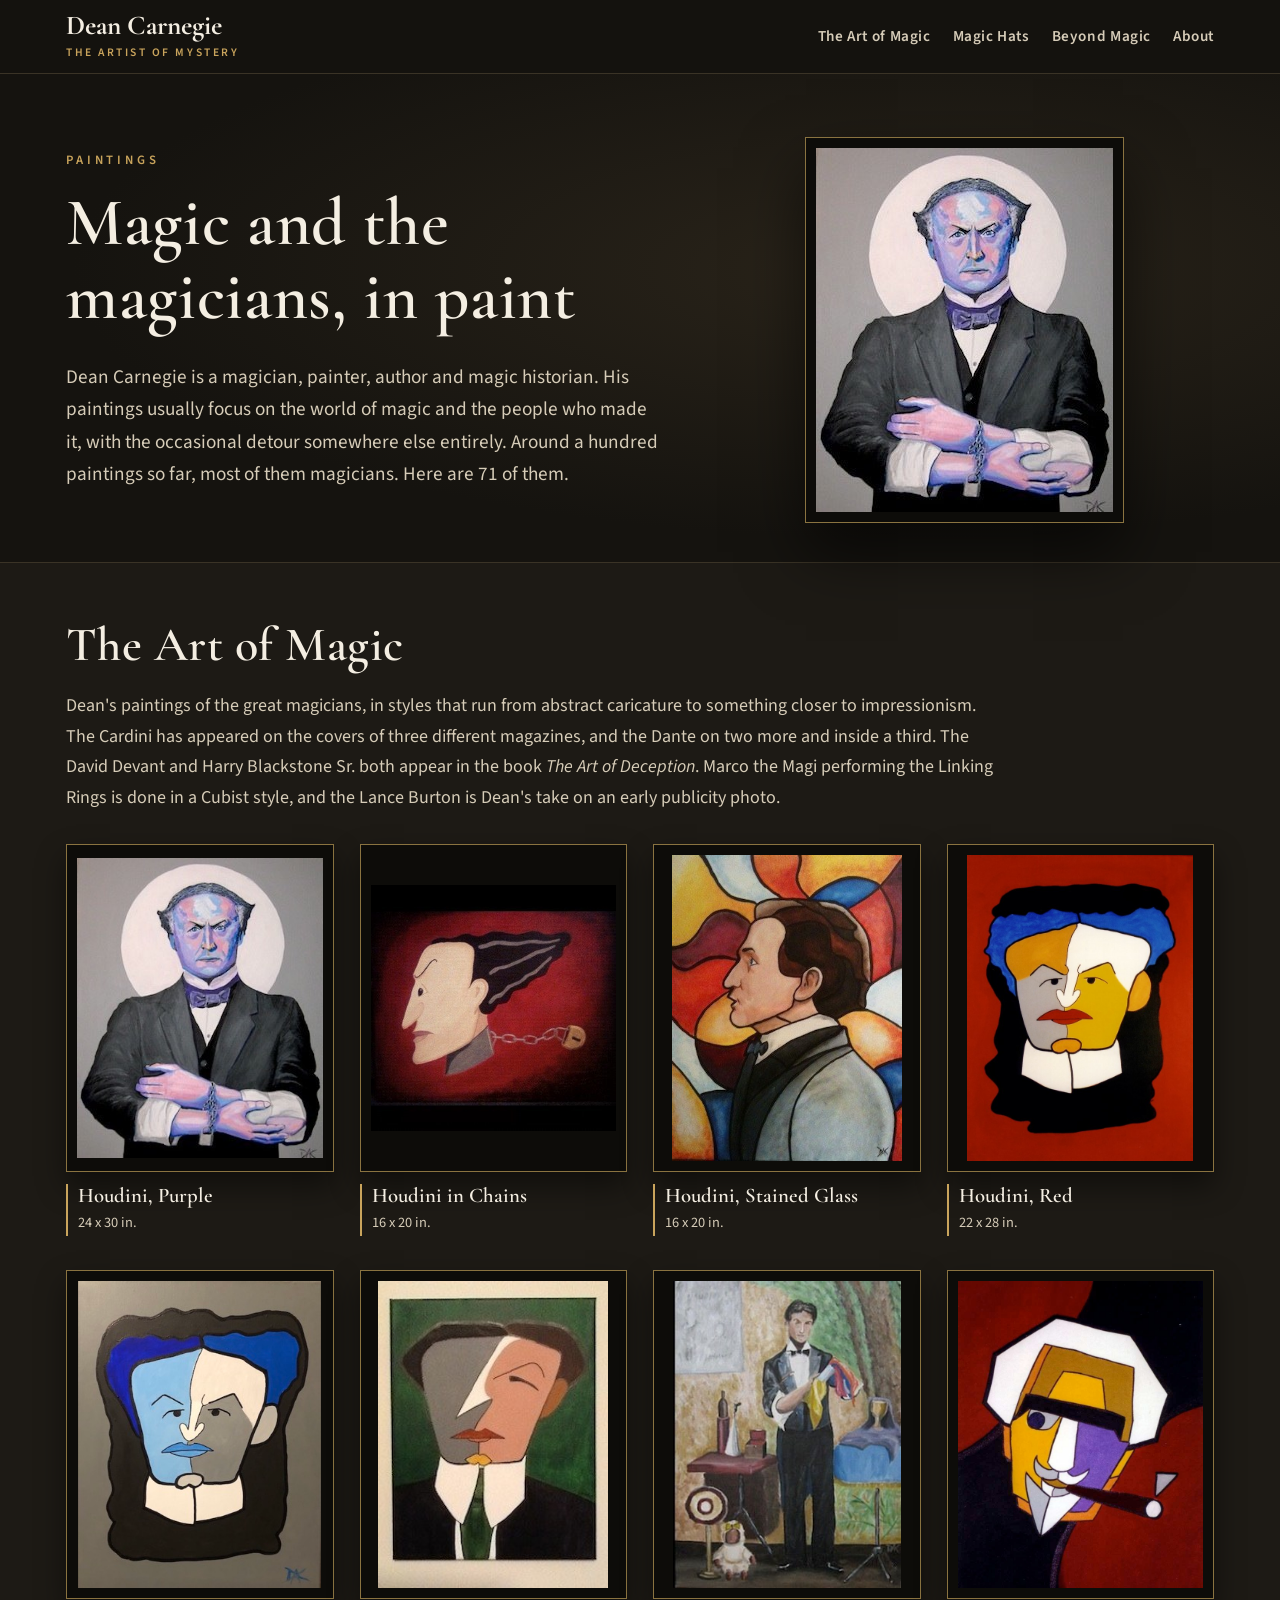
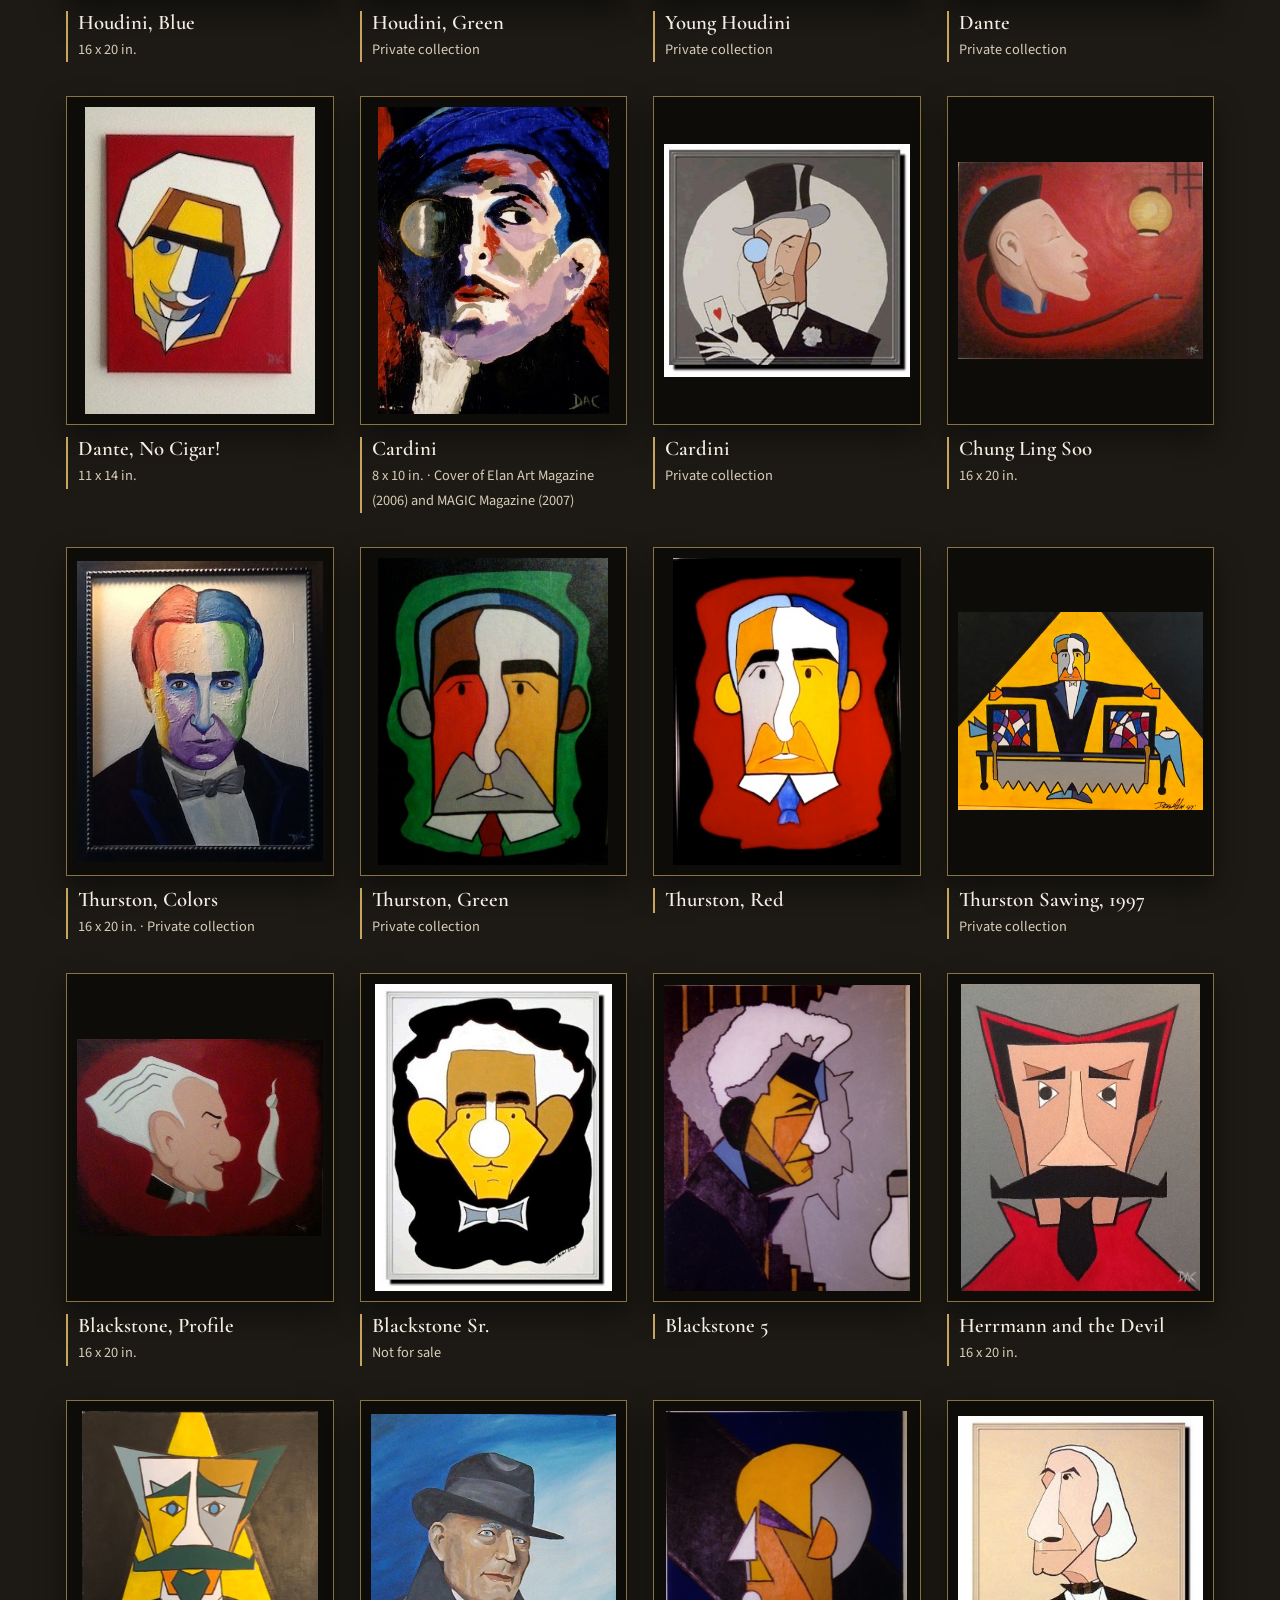
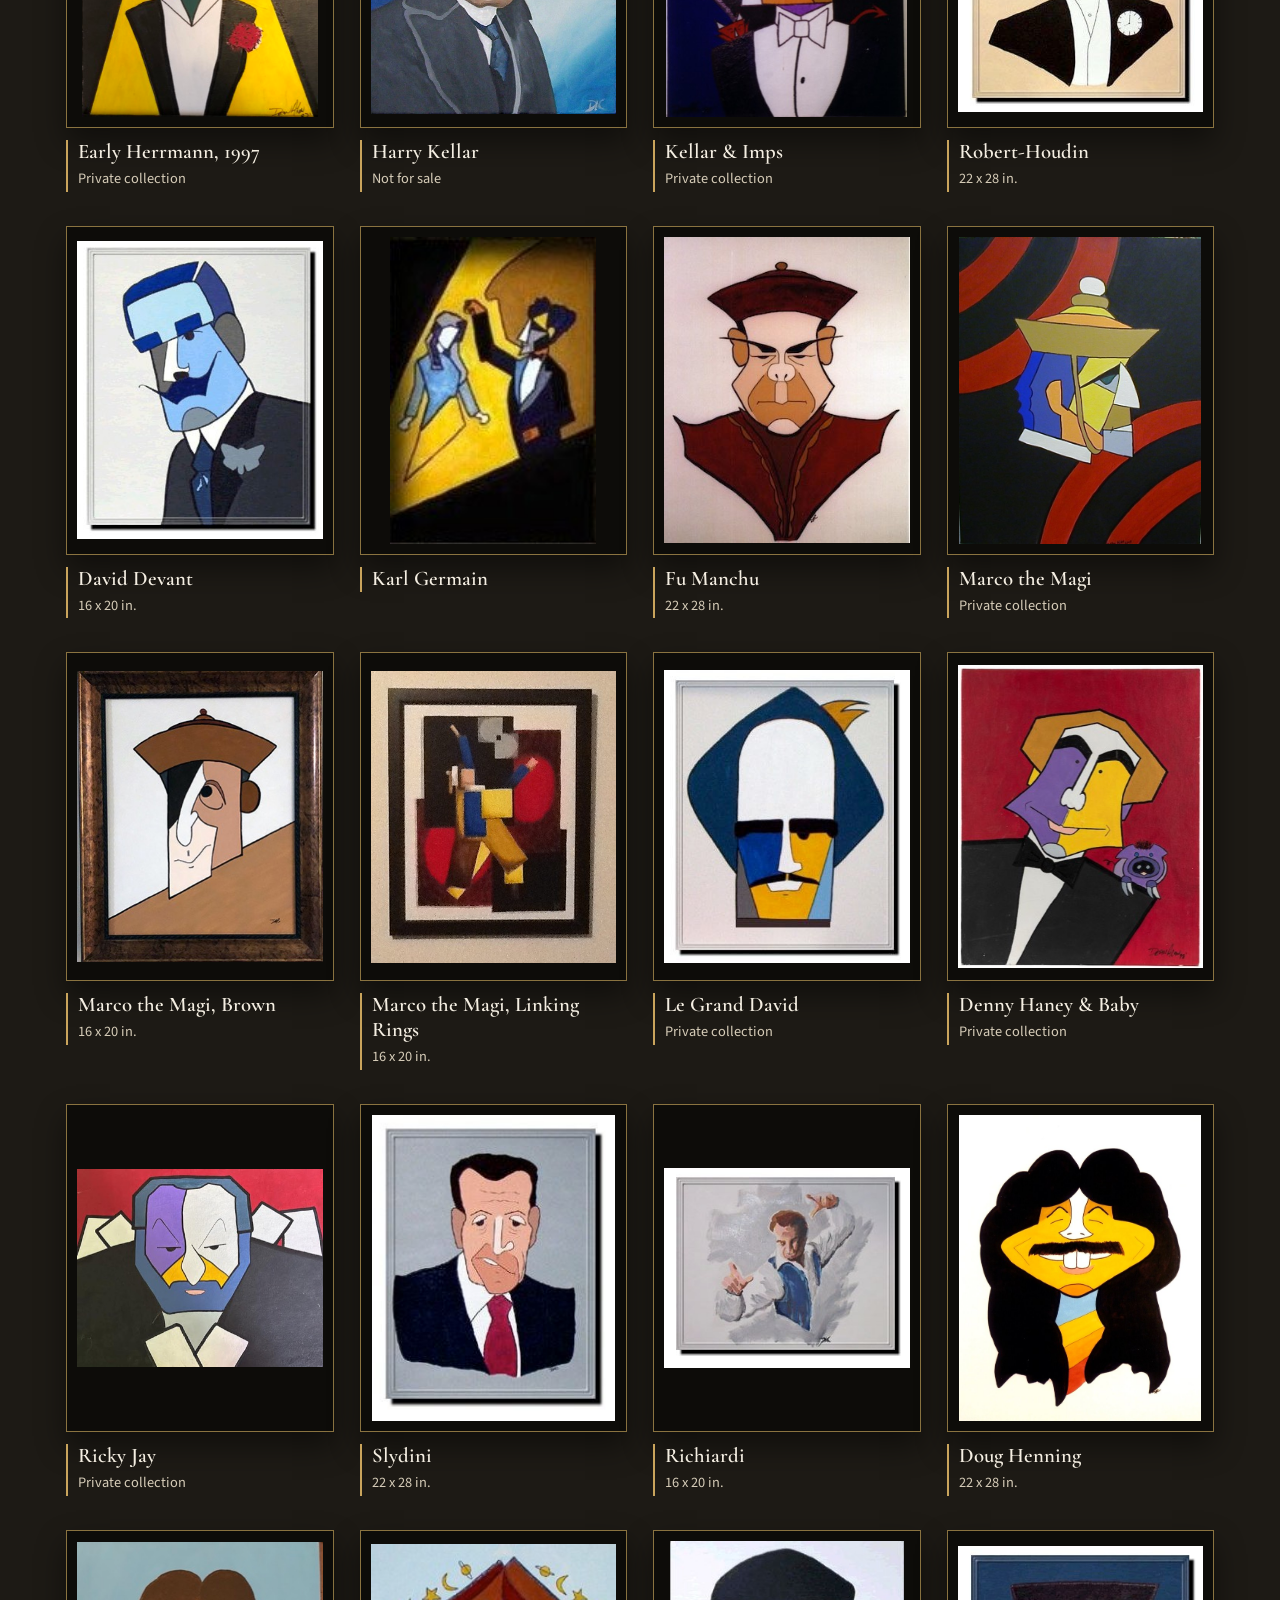
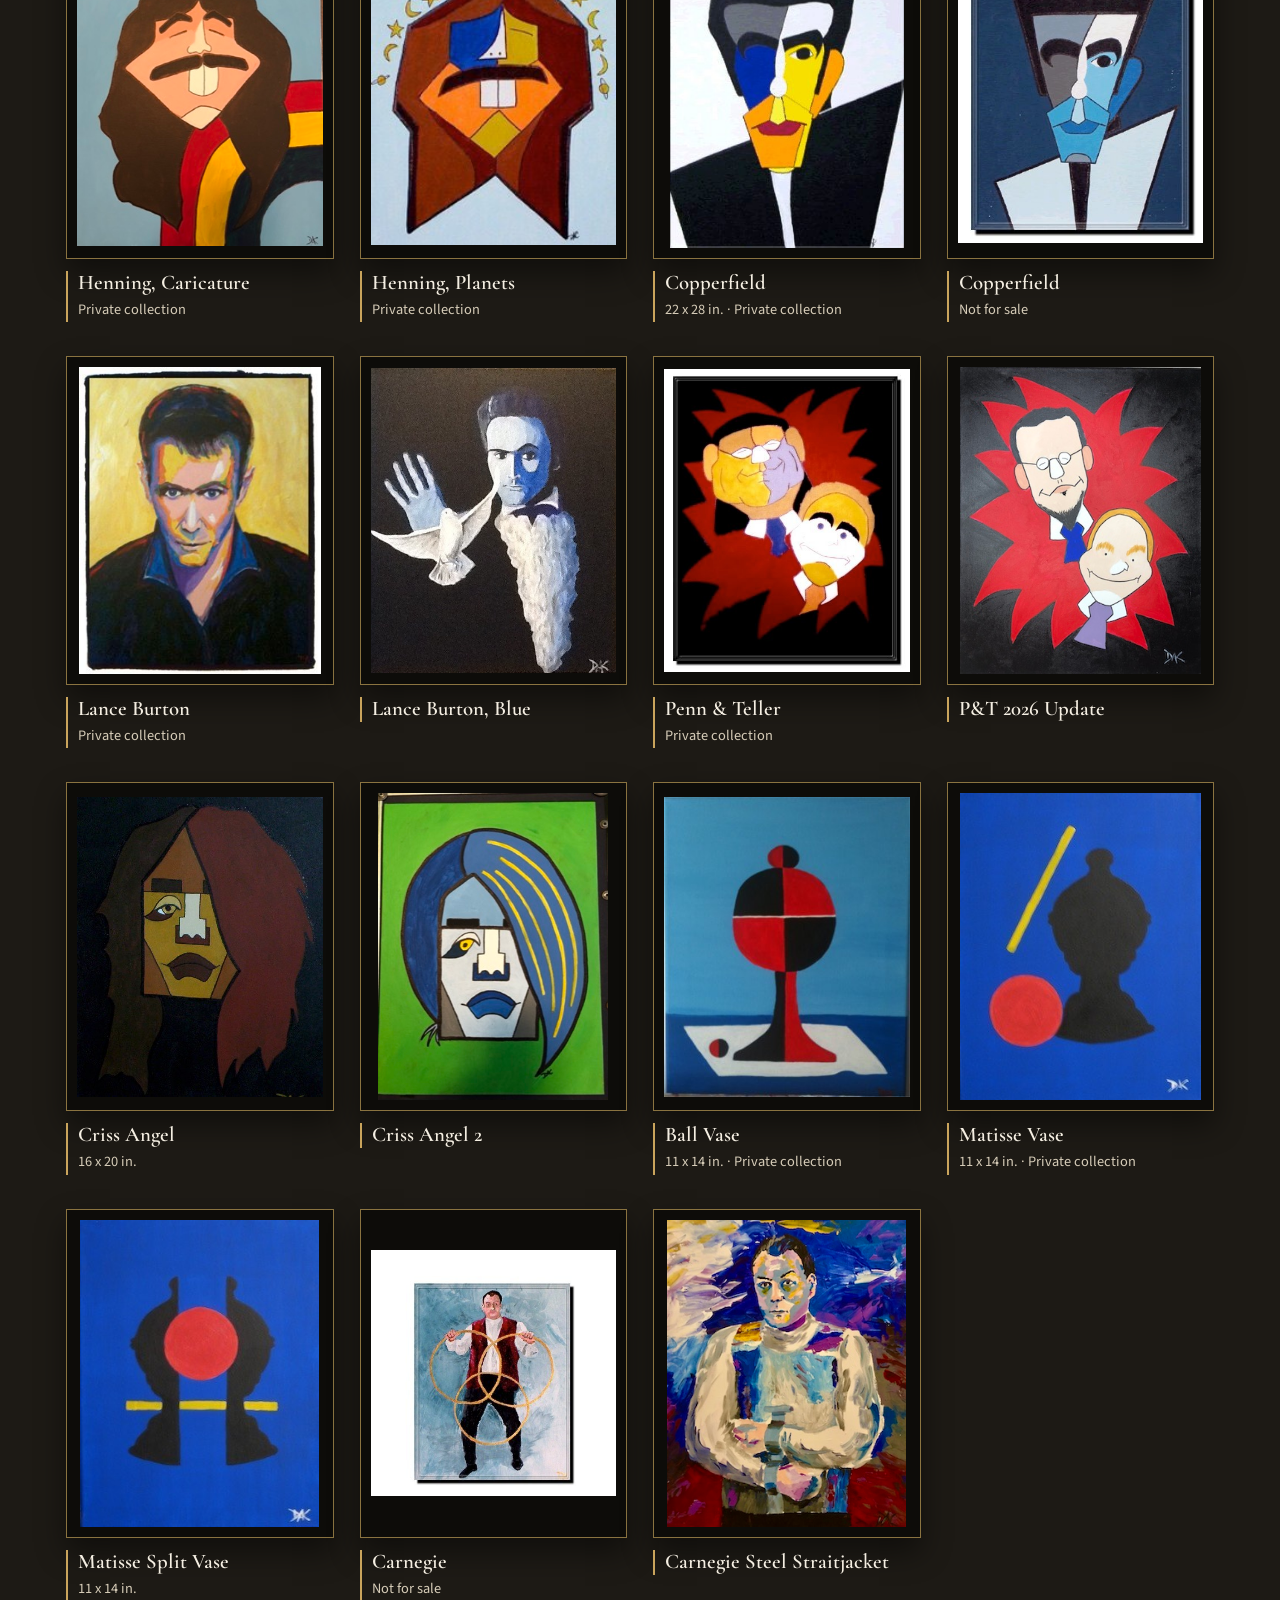
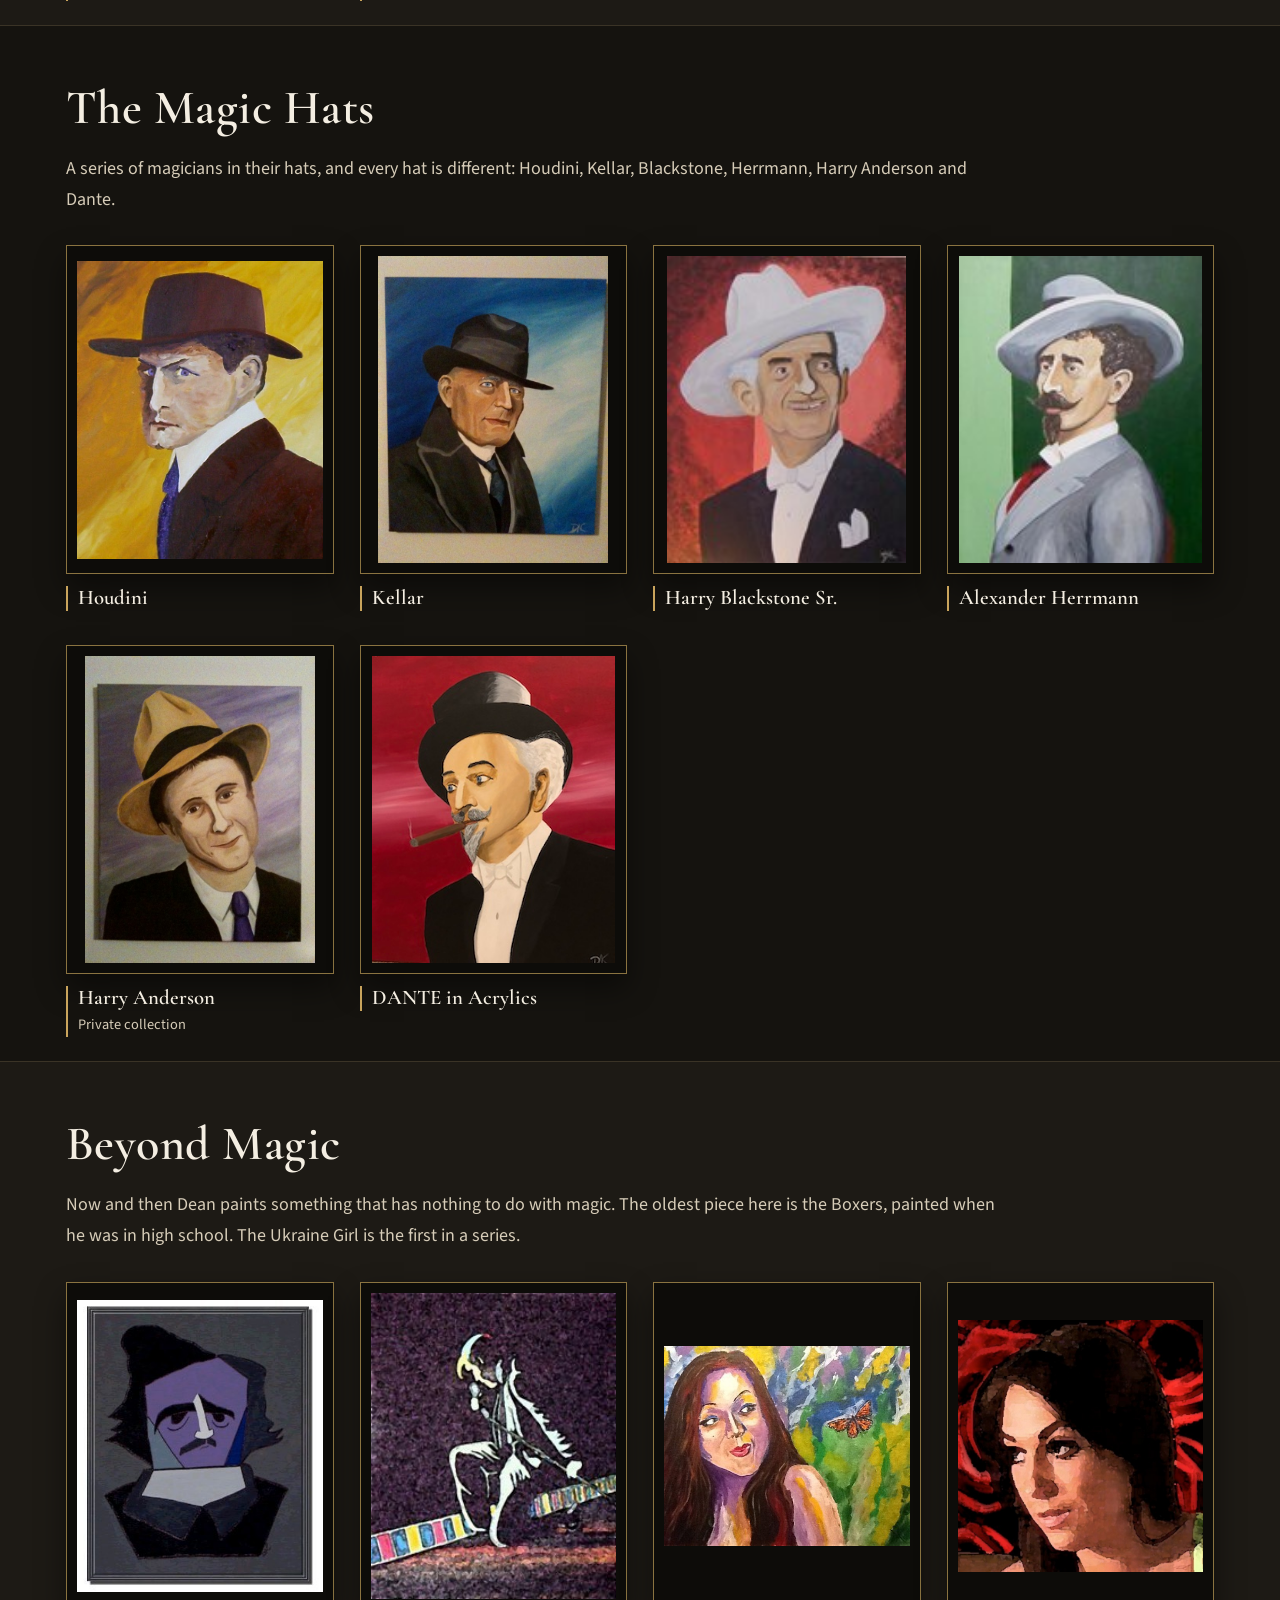
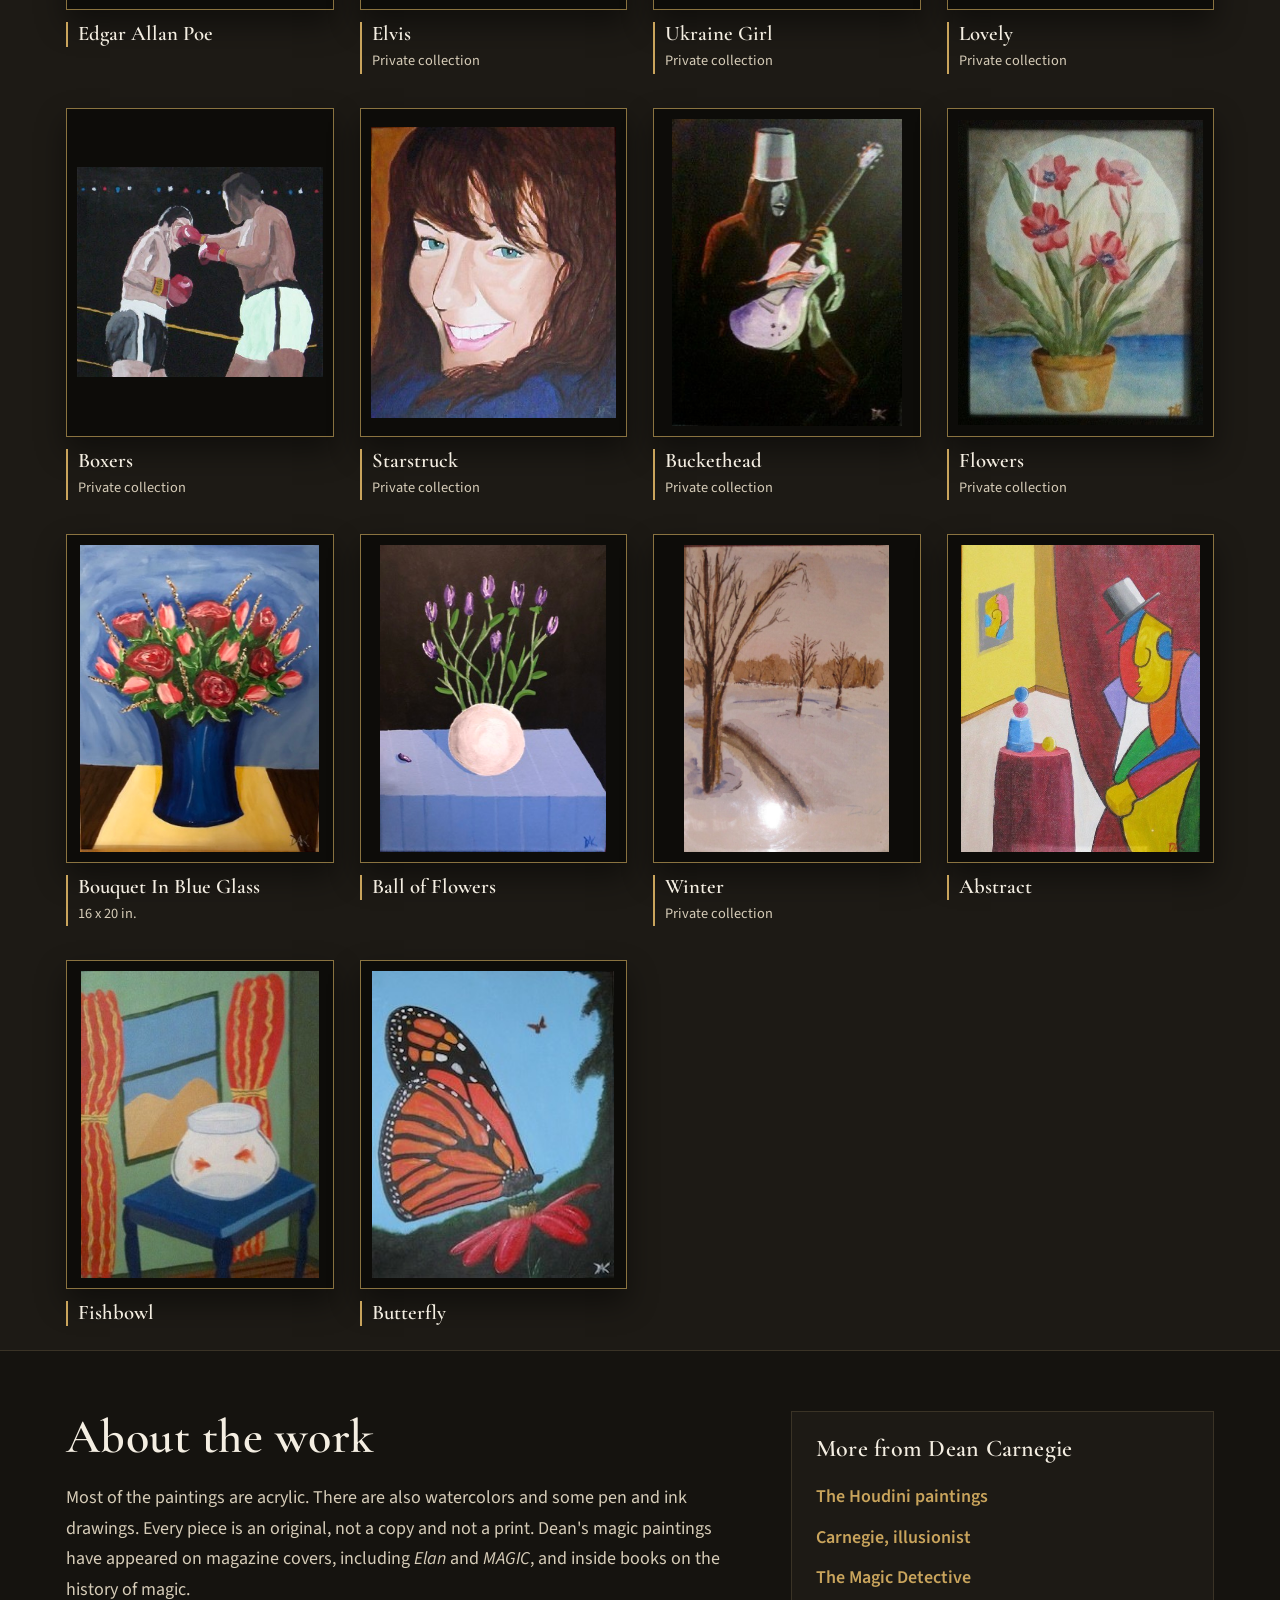
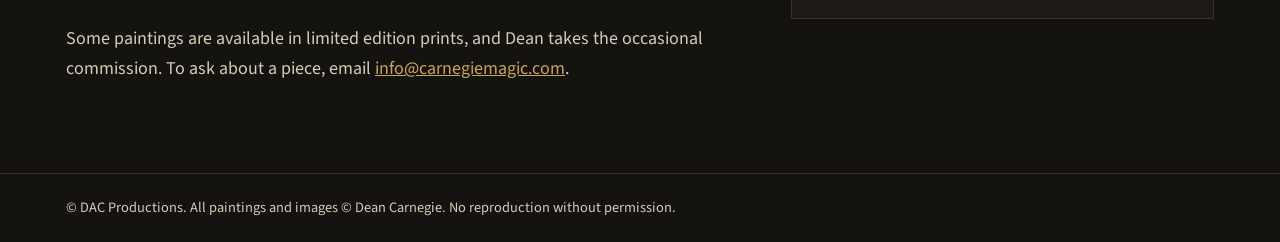
==== commit 721b58b6: "Magic Hats: remove Not for sale (Harry Anderson stays private collection) Co-Authored-By: Claude Opu" ====
--- a/index.html
+++ b/index.html
@@ -41,7 +41,7 @@
     <img class="hero-img" src="img/MagicArt-hhpaint4.jpg" alt="Houdini, Purple, painting by Dean Carnegie">
   </div>
 </section>
-<section class="gallery" id="magic"><div class="wrap"><h2>The Art of Magic</h2><p class="note">Dean's paintings of the great magicians, in styles that run from abstract caricature to something closer to impressionism. The Cardini has appeared on the covers of three different magazines, and the Dante on two more and inside a third. The David Devant and Harry Blackstone Sr. both appear in the book <em>The Art of Deception</em>. Marco the Magi performing the Linking Rings is done in a Cubist style, and the Lance Burton is Dean's take on an early publicity photo.</p><div class="wall"><figure class="work"><button class="frame" data-i="0" aria-label="View Houdini, Purple larger"><img src="img/MagicArt-hhpaint4.jpg" alt="Houdini, Purple, painting by Dean Carnegie" loading="lazy"></button><figcaption><span class="t">Houdini, Purple</span><span class="m">24 x 30 in.</span></figcaption></figure><figure class="work"><button class="frame" data-i="1" aria-label="View Houdini in Chains larger"><img src="img/MagicArt-IMG_0382.jpg" alt="Houdini in Chains, painting by Dean Carnegie" loading="lazy"></button><figcaption><span class="t">Houdini in Chains</span><span class="m">16 x 20 in.</span></figcaption></figure><figure class="work"><button class="frame" data-i="2" aria-label="View Houdini, Stained Glass larger"><img src="img/MagicArt-houdinistainedglass.jpg" alt="Houdini, Stained Glass, painting by Dean Carnegie" loading="lazy"></button><figcaption><span class="t">Houdini, Stained Glass</span><span class="m">16 x 20 in.</span></figcaption></figure><figure class="work"><button class="frame" data-i="3" aria-label="View Houdini, Red larger"><img src="img/MagicArt-houdini-copy.jpg" alt="Houdini, Red, painting by Dean Carnegie" loading="lazy"></button><figcaption><span class="t">Houdini, Red</span><span class="m">22 x 28 in.</span></figcaption></figure><figure class="work"><button class="frame" data-i="4" aria-label="View Houdini, Blue larger"><img src="img/MagicArt-houdini-blue.jpg" alt="Houdini, Blue, painting by Dean Carnegie" loading="lazy"></button><figcaption><span class="t">Houdini, Blue</span><span class="m">16 x 20 in.</span></figcaption></figure><figure class="work"><button class="frame" data-i="5" aria-label="View Houdini, Green larger"><img src="img/MagicArt-IMG_0950.jpg" alt="Houdini, Green, painting by Dean Carnegie" loading="lazy"></button><figcaption><span class="t">Houdini, Green</span><span class="m">Private collection</span></figcaption></figure><figure class="work"><button class="frame" data-i="6" aria-label="View Young Houdini larger"><img src="img/MagicArt-youngharry.jpg" alt="Young Houdini, painting by Dean Carnegie" loading="lazy"></button><figcaption><span class="t">Young Houdini</span><span class="m">Private collection</span></figcaption></figure><figure class="work"><button class="frame" data-i="7" aria-label="View Dante larger"><img src="img/MagicArt-dantesm.jpg" alt="Dante, painting by Dean Carnegie" loading="lazy"></button><figcaption><span class="t">Dante</span><span class="m">Private collection</span></figcaption></figure><figure class="work"><button class="frame" data-i="8" aria-label="View Dante, No Cigar! larger"><img src="img/MagicArt-IMG_0949.jpg" alt="Dante, No Cigar!, painting by Dean Carnegie" loading="lazy"></button><figcaption><span class="t">Dante, No Cigar!</span><span class="m">11 x 14 in.</span></figcaption></figure><figure class="work"><button class="frame" data-i="9" aria-label="View Cardini larger"><img src="img/MagicArt-cardinismall.jpg" alt="Cardini, painting by Dean Carnegie" loading="lazy"></button><figcaption><span class="t">Cardini</span><span class="m">8 x 10 in. &middot; Cover of Elan Art Magazine (2006) and MAGIC Magazine (2007)</span></figcaption></figure><figure class="work"><button class="frame" data-i="10" aria-label="View Cardini larger"><img src="img/MagicArt-c1.jpg" alt="Cardini, painting by Dean Carnegie" loading="lazy"></button><figcaption><span class="t">Cardini</span><span class="m">Private collection</span></figcaption></figure><figure class="work"><button class="frame" data-i="11" aria-label="View Chung Ling Soo larger"><img src="img/MagicArt-photochungsm.jpg" alt="Chung Ling Soo, painting by Dean Carnegie" loading="lazy"></button><figcaption><span class="t">Chung Ling Soo</span><span class="m">16 x 20 in.</span></figcaption></figure><figure class="work"><button class="frame" data-i="12" aria-label="View Thurston, Colors larger"><img src="img/MagicArt-thurston.jpg" alt="Thurston, Colors, painting by Dean Carnegie" loading="lazy"></button><figcaption><span class="t">Thurston, Colors</span><span class="m">16 x 20 in. &middot; Private collection</span></figcaption></figure><figure class="work"><button class="frame" data-i="13" aria-label="View Thurston, Green larger"><img src="img/MagicArt-Thurston2.jpg" alt="Thurston, Green, painting by Dean Carnegie" loading="lazy"></button><figcaption><span class="t">Thurston, Green</span><span class="m">Private collection</span></figcaption></figure><figure class="work"><button class="frame" data-i="14" aria-label="View Thurston, Red larger"><img src="img/MagicArt-thurston-red.jpg" alt="Thurston, Red, painting by Dean Carnegie" loading="lazy"></button><figcaption><span class="t">Thurston, Red</span></figcaption></figure><figure class="work"><button class="frame" data-i="15" aria-label="View Thurston Sawing, 1997 larger"><img src="img/MagicArt-thurston-sawing.jpg" alt="Thurston Sawing, 1997, painting by Dean Carnegie" loading="lazy"></button><figcaption><span class="t">Thurston Sawing, 1997</span><span class="m">Private collection</span></figcaption></figure><figure class="work"><button class="frame" data-i="16" aria-label="View Blackstone, Profile larger"><img src="img/MagicArt-blackst.jpg" alt="Blackstone, Profile, painting by Dean Carnegie" loading="lazy"></button><figcaption><span class="t">Blackstone, Profile</span><span class="m">16 x 20 in.</span></figcaption></figure><figure class="work"><button class="frame" data-i="17" aria-label="View Blackstone Sr. larger"><img src="img/MagicArt-b1.jpg" alt="Blackstone Sr., painting by Dean Carnegie" loading="lazy"></button><figcaption><span class="t">Blackstone Sr.</span><span class="m">Not for sale</span></figcaption></figure><figure class="work"><button class="frame" data-i="18" aria-label="View Blackstone 5 larger"><img src="img/MagicArt-blackstone5.jpg" alt="Blackstone 5, painting by Dean Carnegie" loading="lazy"></button><figcaption><span class="t">Blackstone 5</span></figcaption></figure><figure class="work"><button class="frame" data-i="19" aria-label="View Herrmann and the Devil larger"><img src="img/MagicArt-herrmanndevil.jpg" alt="Herrmann and the Devil, painting by Dean Carnegie" loading="lazy"></button><figcaption><span class="t">Herrmann and the Devil</span><span class="m">16 x 20 in.</span></figcaption></figure><figure class="work"><button class="frame" data-i="20" aria-label="View Early Herrmann, 1997 larger"><img src="img/MagicArt-early-herrmann.jpg" alt="Early Herrmann, 1997, painting by Dean Carnegie" loading="lazy"></button><figcaption><span class="t">Early Herrmann, 1997</span><span class="m">Private collection</span></figcaption></figure><figure class="work"><button class="frame" data-i="21" aria-label="View Harry Kellar larger"><img src="img/MagicArt-kellarhat.jpg" alt="Harry Kellar, painting by Dean Carnegie" loading="lazy"></button><figcaption><span class="t">Harry Kellar</span><span class="m">Not for sale</span></figcaption></figure><figure class="work"><button class="frame" data-i="22" aria-label="View Kellar &amp; Imps larger"><img src="img/MagicArt-kellar-imps.jpg" alt="Kellar &amp; Imps, painting by Dean Carnegie" loading="lazy"></button><figcaption><span class="t">Kellar &amp; Imps</span><span class="m">Private collection</span></figcaption></figure><figure class="work"><button class="frame" data-i="23" aria-label="View Robert-Houdin larger"><img src="img/MagicArt-rh.jpg" alt="Robert-Houdin, painting by Dean Carnegie" loading="lazy"></button><figcaption><span class="t">Robert-Houdin</span><span class="m">22 x 28 in.</span></figcaption></figure><figure class="work"><button class="frame" data-i="24" aria-label="View David Devant larger"><img src="img/MagicArt-devant.jpg" alt="David Devant, painting by Dean Carnegie" loading="lazy"></button><figcaption><span class="t">David Devant</span><span class="m">16 x 20 in.</span></figcaption></figure><figure class="work"><button class="frame" data-i="25" aria-label="View Karl Germain larger"><img src="img/MagicArt-germpnt.jpg" alt="Karl Germain, painting by Dean Carnegie" loading="lazy"></button><figcaption><span class="t">Karl Germain</span></figcaption></figure><figure class="work"><button class="frame" data-i="26" aria-label="View Fu Manchu larger"><img src="img/MagicArt-fumanchusmall.jpg" alt="Fu Manchu, painting by Dean Carnegie" loading="lazy"></button><figcaption><span class="t">Fu Manchu</span><span class="m">22 x 28 in.</span></figcaption></figure><figure class="work"><button class="frame" data-i="27" aria-label="View Marco the Magi larger"><img src="img/MagicArt-legrand.jpg" alt="Marco the Magi, painting by Dean Carnegie" loading="lazy"></button><figcaption><span class="t">Marco the Magi</span><span class="m">Private collection</span></figcaption></figure><figure class="work"><button class="frame" data-i="28" aria-label="View Marco the Magi, Brown larger"><img src="img/MagicArt-marco-brown.jpg" alt="Marco the Magi, Brown, painting by Dean Carnegie" loading="lazy"></button><figcaption><span class="t">Marco the Magi, Brown</span><span class="m">16 x 20 in.</span></figcaption></figure><figure class="work"><button class="frame" data-i="29" aria-label="View Marco the Magi, Linking Rings larger"><img src="img/NewArt-photo.jpg" alt="Marco the Magi, Linking Rings, painting by Dean Carnegie" loading="lazy"></button><figcaption><span class="t">Marco the Magi, Linking Rings</span><span class="m">16 x 20 in.</span></figcaption></figure><figure class="work"><button class="frame" data-i="30" aria-label="View Le Grand David larger"><img src="img/MagicArt-lgd.jpg" alt="Le Grand David, painting by Dean Carnegie" loading="lazy"></button><figcaption><span class="t">Le Grand David</span><span class="m">Private collection</span></figcaption></figure><figure class="work"><button class="frame" data-i="31" aria-label="View Denny Haney &amp; Baby larger"><img src="img/MagicArt-dennyhaney-baby.jpg" alt="Denny Haney &amp; Baby, painting by Dean Carnegie" loading="lazy"></button><figcaption><span class="t">Denny Haney &amp; Baby</span><span class="m">Private collection</span></figcaption></figure><figure class="work"><button class="frame" data-i="32" aria-label="View Ricky Jay larger"><img src="img/MagicArt-rickyjay.jpg" alt="Ricky Jay, painting by Dean Carnegie" loading="lazy"></button><figcaption><span class="t">Ricky Jay</span><span class="m">Private collection</span></figcaption></figure><figure class="work"><button class="frame" data-i="33" aria-label="View Slydini larger"><img src="img/MagicArt-sly.jpg" alt="Slydini, painting by Dean Carnegie" loading="lazy"></button><figcaption><span class="t">Slydini</span><span class="m">22 x 28 in.</span></figcaption></figure><figure class="work"><button class="frame" data-i="34" aria-label="View Richiardi larger"><img src="img/MagicArt-rich.jpg" alt="Richiardi, painting by Dean Carnegie" loading="lazy"></button><figcaption><span class="t">Richiardi</span><span class="m">16 x 20 in.</span></figcaption></figure><figure class="work"><button class="frame" data-i="35" aria-label="View Doug Henning larger"><img src="img/MagicArt-henning.jpg" alt="Doug Henning, painting by Dean Carnegie" loading="lazy"></button><figcaption><span class="t">Doug Henning</span><span class="m">22 x 28 in.</span></figcaption></figure><figure class="work"><button class="frame" data-i="36" aria-label="View Henning, Caricature larger"><img src="img/MagicArt-henning-caricature.jpg" alt="Henning, Caricature, painting by Dean Carnegie" loading="lazy"></button><figcaption><span class="t">Henning, Caricature</span><span class="m">Private collection</span></figcaption></figure><figure class="work"><button class="frame" data-i="37" aria-label="View Henning, Planets larger"><img src="img/MagicArt-000_0190.jpg" alt="Henning, Planets, painting by Dean Carnegie" loading="lazy"></button><figcaption><span class="t">Henning, Planets</span><span class="m">Private collection</span></figcaption></figure><figure class="work"><button class="frame" data-i="38" aria-label="View Copperfield larger"><img src="img/MagicArt-Copperfield.jpg" alt="Copperfield, painting by Dean Carnegie" loading="lazy"></button><figcaption><span class="t">Copperfield</span><span class="m">22 x 28 in. &middot; Private collection</span></figcaption></figure><figure class="work"><button class="frame" data-i="39" aria-label="View Copperfield larger"><img src="img/MagicArt-davec2.jpg" alt="Copperfield, painting by Dean Carnegie" loading="lazy"></button><figcaption><span class="t">Copperfield</span><span class="m">Not for sale</span></figcaption></figure><figure class="work"><button class="frame" data-i="40" aria-label="View Lance Burton larger"><img src="img/MagicArt-photo1.jpg" alt="Lance Burton, painting by Dean Carnegie" loading="lazy"></button><figcaption><span class="t">Lance Burton</span><span class="m">Private collection</span></figcaption></figure><figure class="work"><button class="frame" data-i="41" aria-label="View Lance Burton, Blue larger"><img src="img/MagicArt-lanceb.jpg" alt="Lance Burton, Blue, painting by Dean Carnegie" loading="lazy"></button><figcaption><span class="t">Lance Burton, Blue</span></figcaption></figure><figure class="work"><button class="frame" data-i="42" aria-label="View Penn &amp; Teller larger"><img src="img/MagicArt-pt.jpg" alt="Penn &amp; Teller, painting by Dean Carnegie" loading="lazy"></button><figcaption><span class="t">Penn &amp; Teller</span><span class="m">Private collection</span></figcaption></figure><figure class="work"><button class="frame" data-i="43" aria-label="View P&amp;T 2026 Update larger"><img src="img/MagicArt-pt-2026.jpg" alt="P&amp;T 2026 Update, painting by Dean Carnegie" loading="lazy"></button><figcaption><span class="t">P&amp;T 2026 Update</span></figcaption></figure><figure class="work"><button class="frame" data-i="44" aria-label="View Criss Angel larger"><img src="img/MagicArt-c-angel.jpg" alt="Criss Angel, painting by Dean Carnegie" loading="lazy"></button><figcaption><span class="t">Criss Angel</span><span class="m">16 x 20 in.</span></figcaption></figure><figure class="work"><button class="frame" data-i="45" aria-label="View Criss Angel 2 larger"><img src="img/MagicArt-criss-angel-2.jpg" alt="Criss Angel 2, painting by Dean Carnegie" loading="lazy"></button><figcaption><span class="t">Criss Angel 2</span></figcaption></figure><figure class="work"><button class="frame" data-i="46" aria-label="View Ball Vase larger"><img src="img/MagicArt-ballv.jpg" alt="Ball Vase, painting by Dean Carnegie" loading="lazy"></button><figcaption><span class="t">Ball Vase</span><span class="m">11 x 14 in. &middot; Private collection</span></figcaption></figure><figure class="work"><button class="frame" data-i="47" aria-label="View Matisse Vase larger"><img src="img/MagicArt-IMG_1098.jpg" alt="Matisse Vase, painting by Dean Carnegie" loading="lazy"></button><figcaption><span class="t">Matisse Vase</span><span class="m">11 x 14 in. &middot; Private collection</span></figcaption></figure><figure class="work"><button class="frame" data-i="48" aria-label="View Matisse Split Vase larger"><img src="img/MagicArt-IMG_1099.jpg" alt="Matisse Split Vase, painting by Dean Carnegie" loading="lazy"></button><figcaption><span class="t">Matisse Split Vase</span><span class="m">11 x 14 in.</span></figcaption></figure><figure class="work"><button class="frame" data-i="49" aria-label="View Carnegie larger"><img src="img/MagicArt-dachula.jpg" alt="Carnegie, painting by Dean Carnegie" loading="lazy"></button><figcaption><span class="t">Carnegie</span><span class="m">Not for sale</span></figcaption></figure><figure class="work"><button class="frame" data-i="50" aria-label="View Carnegie Steel Straitjacket larger"><img src="img/MagicArt-straitjacket.jpg" alt="Carnegie Steel Straitjacket, painting by Dean Carnegie" loading="lazy"></button><figcaption><span class="t">Carnegie Steel Straitjacket</span></figcaption></figure></div></div></section><section class="gallery" id="hats"><div class="wrap"><h2>The Magic Hats</h2><p class="note">A series of magicians in their hats, and every hat is different: Houdini, Kellar, Blackstone, Herrmann, Harry Anderson and Dante. None of the hat paintings are for sale.</p><div class="wall"><figure class="work"><button class="frame" data-i="51" aria-label="View Houdini larger"><img src="img/Hats-houdinihat1.jpg" alt="Houdini, painting by Dean Carnegie" loading="lazy"></button><figcaption><span class="t">Houdini</span><span class="m">Not for sale</span></figcaption></figure><figure class="work"><button class="frame" data-i="52" aria-label="View Kellar larger"><img src="img/Hats-IMG_0013.jpg" alt="Kellar, painting by Dean Carnegie" loading="lazy"></button><figcaption><span class="t">Kellar</span><span class="m">Not for sale</span></figcaption></figure><figure class="work"><button class="frame" data-i="53" aria-label="View Harry Blackstone Sr. larger"><img src="img/Hats-blackstonesmall.jpg" alt="Harry Blackstone Sr., painting by Dean Carnegie" loading="lazy"></button><figcaption><span class="t">Harry Blackstone Sr.</span><span class="m">Not for sale</span></figcaption></figure><figure class="work"><button class="frame" data-i="54" aria-label="View Alexander Herrmann larger"><img src="img/Hats-hermannsmall.jpg" alt="Alexander Herrmann, painting by Dean Carnegie" loading="lazy"></button><figcaption><span class="t">Alexander Herrmann</span><span class="m">Not for sale</span></figcaption></figure><figure class="work"><button class="frame" data-i="55" aria-label="View Harry Anderson larger"><img src="img/Hats-IMG_0006.jpg" alt="Harry Anderson, painting by Dean Carnegie" loading="lazy"></button><figcaption><span class="t">Harry Anderson</span><span class="m">Private collection</span></figcaption></figure><figure class="work"><button class="frame" data-i="56" aria-label="View DANTE in Acrylics larger"><img src="img/Hats-dante.jpg" alt="DANTE in Acrylics, painting by Dean Carnegie" loading="lazy"></button><figcaption><span class="t">DANTE in Acrylics</span><span class="m">Not for sale</span></figcaption></figure></div></div></section><section class="gallery" id="beyond"><div class="wrap"><h2>Beyond Magic</h2><p class="note">Now and then Dean paints something that has nothing to do with magic. The oldest piece here is the Boxers, painted when he was in high school. The Ukraine Girl is the first in a series.</p><div class="wall"><figure class="work"><button class="frame" data-i="57" aria-label="View Edgar Allan Poe larger"><img src="img/art2-poe.jpg" alt="Edgar Allan Poe, painting by Dean Carnegie" loading="lazy"></button><figcaption><span class="t">Edgar Allan Poe</span></figcaption></figure><figure class="work"><button class="frame" data-i="58" aria-label="View Elvis larger"><img src="img/art2-elvis2.jpg" alt="Elvis, painting by Dean Carnegie" loading="lazy"></button><figcaption><span class="t">Elvis</span><span class="m">Private collection</span></figcaption></figure><figure class="work"><button class="frame" data-i="59" aria-label="View Ukraine Girl larger"><img src="img/art2-lisa5_edited2.jpg" alt="Ukraine Girl, painting by Dean Carnegie" loading="lazy"></button><figcaption><span class="t">Ukraine Girl</span><span class="m">Private collection</span></figcaption></figure><figure class="work"><button class="frame" data-i="60" aria-label="View Lovely larger"><img src="img/art2-dla.jpg" alt="Lovely, painting by Dean Carnegie" loading="lazy"></button><figcaption><span class="t">Lovely</span><span class="m">Private collection</span></figcaption></figure><figure class="work"><button class="frame" data-i="61" aria-label="View Boxers larger"><img src="img/art2-boxers.jpg" alt="Boxers, painting by Dean Carnegie" loading="lazy"></button><figcaption><span class="t">Boxers</span><span class="m">Private collection</span></figcaption></figure><figure class="work"><button class="frame" data-i="62" aria-label="View Starstruck larger"><img src="img/art2-IMG_0081-1.jpg" alt="Starstruck, painting by Dean Carnegie" loading="lazy"></button><figcaption><span class="t">Starstruck</span><span class="m">Private collection</span></figcaption></figure><figure class="work"><button class="frame" data-i="63" aria-label="View Buckethead larger"><img src="img/art2-bucket.jpg" alt="Buckethead, painting by Dean Carnegie" loading="lazy"></button><figcaption><span class="t">Buckethead</span><span class="m">Private collection</span></figcaption></figure><figure class="work"><button class="frame" data-i="64" aria-label="View Flowers larger"><img src="img/art2-flowersforyou.jpg" alt="Flowers, painting by Dean Carnegie" loading="lazy"></button><figcaption><span class="t">Flowers</span><span class="m">Private collection</span></figcaption></figure><figure class="work"><button class="frame" data-i="65" aria-label="View Bouquet In Blue Glass larger"><img src="img/art2-bouquet-blue-glass.jpg" alt="Bouquet In Blue Glass, painting by Dean Carnegie" loading="lazy"></button><figcaption><span class="t">Bouquet In Blue Glass</span><span class="m">16 x 20 in.</span></figcaption></figure><figure class="work"><button class="frame" data-i="66" aria-label="View Ball of Flowers larger"><img src="img/art2-ball-of-flowers.jpg" alt="Ball of Flowers, painting by Dean Carnegie" loading="lazy"></button><figcaption><span class="t">Ball of Flowers</span></figcaption></figure><figure class="work"><button class="frame" data-i="67" aria-label="View Winter larger"><img src="img/art2-IMG_0178_2.jpg" alt="Winter, painting by Dean Carnegie" loading="lazy"></button><figcaption><span class="t">Winter</span><span class="m">Private collection</span></figcaption></figure><figure class="work"><button class="frame" data-i="68" aria-label="View Abstract larger"><img src="img/art2-abstractdac.jpg" alt="Abstract, painting by Dean Carnegie" loading="lazy"></button><figcaption><span class="t">Abstract</span></figcaption></figure><figure class="work"><button class="frame" data-i="69" aria-label="View Fishbowl larger"><img src="img/art2-beforeafter.jpg" alt="Fishbowl, painting by Dean Carnegie" loading="lazy"></button><figcaption><span class="t">Fishbowl</span></figcaption></figure><figure class="work"><button class="frame" data-i="70" aria-label="View Butterfly larger"><img src="img/NewArt-IMG_1030a.jpg" alt="Butterfly, painting by Dean Carnegie" loading="lazy"></button><figcaption><span class="t">Butterfly</span></figcaption></figure></div></div></section>
+<section class="gallery" id="magic"><div class="wrap"><h2>The Art of Magic</h2><p class="note">Dean's paintings of the great magicians, in styles that run from abstract caricature to something closer to impressionism. The Cardini has appeared on the covers of three different magazines, and the Dante on two more and inside a third. The David Devant and Harry Blackstone Sr. both appear in the book <em>The Art of Deception</em>. Marco the Magi performing the Linking Rings is done in a Cubist style, and the Lance Burton is Dean's take on an early publicity photo.</p><div class="wall"><figure class="work"><button class="frame" data-i="0" aria-label="View Houdini, Purple larger"><img src="img/MagicArt-hhpaint4.jpg" alt="Houdini, Purple, painting by Dean Carnegie" loading="lazy"></button><figcaption><span class="t">Houdini, Purple</span><span class="m">24 x 30 in.</span></figcaption></figure><figure class="work"><button class="frame" data-i="1" aria-label="View Houdini in Chains larger"><img src="img/MagicArt-IMG_0382.jpg" alt="Houdini in Chains, painting by Dean Carnegie" loading="lazy"></button><figcaption><span class="t">Houdini in Chains</span><span class="m">16 x 20 in.</span></figcaption></figure><figure class="work"><button class="frame" data-i="2" aria-label="View Houdini, Stained Glass larger"><img src="img/MagicArt-houdinistainedglass.jpg" alt="Houdini, Stained Glass, painting by Dean Carnegie" loading="lazy"></button><figcaption><span class="t">Houdini, Stained Glass</span><span class="m">16 x 20 in.</span></figcaption></figure><figure class="work"><button class="frame" data-i="3" aria-label="View Houdini, Red larger"><img src="img/MagicArt-houdini-copy.jpg" alt="Houdini, Red, painting by Dean Carnegie" loading="lazy"></button><figcaption><span class="t">Houdini, Red</span><span class="m">22 x 28 in.</span></figcaption></figure><figure class="work"><button class="frame" data-i="4" aria-label="View Houdini, Blue larger"><img src="img/MagicArt-houdini-blue.jpg" alt="Houdini, Blue, painting by Dean Carnegie" loading="lazy"></button><figcaption><span class="t">Houdini, Blue</span><span class="m">16 x 20 in.</span></figcaption></figure><figure class="work"><button class="frame" data-i="5" aria-label="View Houdini, Green larger"><img src="img/MagicArt-IMG_0950.jpg" alt="Houdini, Green, painting by Dean Carnegie" loading="lazy"></button><figcaption><span class="t">Houdini, Green</span><span class="m">Private collection</span></figcaption></figure><figure class="work"><button class="frame" data-i="6" aria-label="View Young Houdini larger"><img src="img/MagicArt-youngharry.jpg" alt="Young Houdini, painting by Dean Carnegie" loading="lazy"></button><figcaption><span class="t">Young Houdini</span><span class="m">Private collection</span></figcaption></figure><figure class="work"><button class="frame" data-i="7" aria-label="View Dante larger"><img src="img/MagicArt-dantesm.jpg" alt="Dante, painting by Dean Carnegie" loading="lazy"></button><figcaption><span class="t">Dante</span><span class="m">Private collection</span></figcaption></figure><figure class="work"><button class="frame" data-i="8" aria-label="View Dante, No Cigar! larger"><img src="img/MagicArt-IMG_0949.jpg" alt="Dante, No Cigar!, painting by Dean Carnegie" loading="lazy"></button><figcaption><span class="t">Dante, No Cigar!</span><span class="m">11 x 14 in.</span></figcaption></figure><figure class="work"><button class="frame" data-i="9" aria-label="View Cardini larger"><img src="img/MagicArt-cardinismall.jpg" alt="Cardini, painting by Dean Carnegie" loading="lazy"></button><figcaption><span class="t">Cardini</span><span class="m">8 x 10 in. &middot; Cover of Elan Art Magazine (2006) and MAGIC Magazine (2007)</span></figcaption></figure><figure class="work"><button class="frame" data-i="10" aria-label="View Cardini larger"><img src="img/MagicArt-c1.jpg" alt="Cardini, painting by Dean Carnegie" loading="lazy"></button><figcaption><span class="t">Cardini</span><span class="m">Private collection</span></figcaption></figure><figure class="work"><button class="frame" data-i="11" aria-label="View Chung Ling Soo larger"><img src="img/MagicArt-photochungsm.jpg" alt="Chung Ling Soo, painting by Dean Carnegie" loading="lazy"></button><figcaption><span class="t">Chung Ling Soo</span><span class="m">16 x 20 in.</span></figcaption></figure><figure class="work"><button class="frame" data-i="12" aria-label="View Thurston, Colors larger"><img src="img/MagicArt-thurston.jpg" alt="Thurston, Colors, painting by Dean Carnegie" loading="lazy"></button><figcaption><span class="t">Thurston, Colors</span><span class="m">16 x 20 in. &middot; Private collection</span></figcaption></figure><figure class="work"><button class="frame" data-i="13" aria-label="View Thurston, Green larger"><img src="img/MagicArt-Thurston2.jpg" alt="Thurston, Green, painting by Dean Carnegie" loading="lazy"></button><figcaption><span class="t">Thurston, Green</span><span class="m">Private collection</span></figcaption></figure><figure class="work"><button class="frame" data-i="14" aria-label="View Thurston, Red larger"><img src="img/MagicArt-thurston-red.jpg" alt="Thurston, Red, painting by Dean Carnegie" loading="lazy"></button><figcaption><span class="t">Thurston, Red</span></figcaption></figure><figure class="work"><button class="frame" data-i="15" aria-label="View Thurston Sawing, 1997 larger"><img src="img/MagicArt-thurston-sawing.jpg" alt="Thurston Sawing, 1997, painting by Dean Carnegie" loading="lazy"></button><figcaption><span class="t">Thurston Sawing, 1997</span><span class="m">Private collection</span></figcaption></figure><figure class="work"><button class="frame" data-i="16" aria-label="View Blackstone, Profile larger"><img src="img/MagicArt-blackst.jpg" alt="Blackstone, Profile, painting by Dean Carnegie" loading="lazy"></button><figcaption><span class="t">Blackstone, Profile</span><span class="m">16 x 20 in.</span></figcaption></figure><figure class="work"><button class="frame" data-i="17" aria-label="View Blackstone Sr. larger"><img src="img/MagicArt-b1.jpg" alt="Blackstone Sr., painting by Dean Carnegie" loading="lazy"></button><figcaption><span class="t">Blackstone Sr.</span><span class="m">Not for sale</span></figcaption></figure><figure class="work"><button class="frame" data-i="18" aria-label="View Blackstone 5 larger"><img src="img/MagicArt-blackstone5.jpg" alt="Blackstone 5, painting by Dean Carnegie" loading="lazy"></button><figcaption><span class="t">Blackstone 5</span></figcaption></figure><figure class="work"><button class="frame" data-i="19" aria-label="View Herrmann and the Devil larger"><img src="img/MagicArt-herrmanndevil.jpg" alt="Herrmann and the Devil, painting by Dean Carnegie" loading="lazy"></button><figcaption><span class="t">Herrmann and the Devil</span><span class="m">16 x 20 in.</span></figcaption></figure><figure class="work"><button class="frame" data-i="20" aria-label="View Early Herrmann, 1997 larger"><img src="img/MagicArt-early-herrmann.jpg" alt="Early Herrmann, 1997, painting by Dean Carnegie" loading="lazy"></button><figcaption><span class="t">Early Herrmann, 1997</span><span class="m">Private collection</span></figcaption></figure><figure class="work"><button class="frame" data-i="21" aria-label="View Harry Kellar larger"><img src="img/MagicArt-kellarhat.jpg" alt="Harry Kellar, painting by Dean Carnegie" loading="lazy"></button><figcaption><span class="t">Harry Kellar</span><span class="m">Not for sale</span></figcaption></figure><figure class="work"><button class="frame" data-i="22" aria-label="View Kellar &amp; Imps larger"><img src="img/MagicArt-kellar-imps.jpg" alt="Kellar &amp; Imps, painting by Dean Carnegie" loading="lazy"></button><figcaption><span class="t">Kellar &amp; Imps</span><span class="m">Private collection</span></figcaption></figure><figure class="work"><button class="frame" data-i="23" aria-label="View Robert-Houdin larger"><img src="img/MagicArt-rh.jpg" alt="Robert-Houdin, painting by Dean Carnegie" loading="lazy"></button><figcaption><span class="t">Robert-Houdin</span><span class="m">22 x 28 in.</span></figcaption></figure><figure class="work"><button class="frame" data-i="24" aria-label="View David Devant larger"><img src="img/MagicArt-devant.jpg" alt="David Devant, painting by Dean Carnegie" loading="lazy"></button><figcaption><span class="t">David Devant</span><span class="m">16 x 20 in.</span></figcaption></figure><figure class="work"><button class="frame" data-i="25" aria-label="View Karl Germain larger"><img src="img/MagicArt-germpnt.jpg" alt="Karl Germain, painting by Dean Carnegie" loading="lazy"></button><figcaption><span class="t">Karl Germain</span></figcaption></figure><figure class="work"><button class="frame" data-i="26" aria-label="View Fu Manchu larger"><img src="img/MagicArt-fumanchusmall.jpg" alt="Fu Manchu, painting by Dean Carnegie" loading="lazy"></button><figcaption><span class="t">Fu Manchu</span><span class="m">22 x 28 in.</span></figcaption></figure><figure class="work"><button class="frame" data-i="27" aria-label="View Marco the Magi larger"><img src="img/MagicArt-legrand.jpg" alt="Marco the Magi, painting by Dean Carnegie" loading="lazy"></button><figcaption><span class="t">Marco the Magi</span><span class="m">Private collection</span></figcaption></figure><figure class="work"><button class="frame" data-i="28" aria-label="View Marco the Magi, Brown larger"><img src="img/MagicArt-marco-brown.jpg" alt="Marco the Magi, Brown, painting by Dean Carnegie" loading="lazy"></button><figcaption><span class="t">Marco the Magi, Brown</span><span class="m">16 x 20 in.</span></figcaption></figure><figure class="work"><button class="frame" data-i="29" aria-label="View Marco the Magi, Linking Rings larger"><img src="img/NewArt-photo.jpg" alt="Marco the Magi, Linking Rings, painting by Dean Carnegie" loading="lazy"></button><figcaption><span class="t">Marco the Magi, Linking Rings</span><span class="m">16 x 20 in.</span></figcaption></figure><figure class="work"><button class="frame" data-i="30" aria-label="View Le Grand David larger"><img src="img/MagicArt-lgd.jpg" alt="Le Grand David, painting by Dean Carnegie" loading="lazy"></button><figcaption><span class="t">Le Grand David</span><span class="m">Private collection</span></figcaption></figure><figure class="work"><button class="frame" data-i="31" aria-label="View Denny Haney &amp; Baby larger"><img src="img/MagicArt-dennyhaney-baby.jpg" alt="Denny Haney &amp; Baby, painting by Dean Carnegie" loading="lazy"></button><figcaption><span class="t">Denny Haney &amp; Baby</span><span class="m">Private collection</span></figcaption></figure><figure class="work"><button class="frame" data-i="32" aria-label="View Ricky Jay larger"><img src="img/MagicArt-rickyjay.jpg" alt="Ricky Jay, painting by Dean Carnegie" loading="lazy"></button><figcaption><span class="t">Ricky Jay</span><span class="m">Private collection</span></figcaption></figure><figure class="work"><button class="frame" data-i="33" aria-label="View Slydini larger"><img src="img/MagicArt-sly.jpg" alt="Slydini, painting by Dean Carnegie" loading="lazy"></button><figcaption><span class="t">Slydini</span><span class="m">22 x 28 in.</span></figcaption></figure><figure class="work"><button class="frame" data-i="34" aria-label="View Richiardi larger"><img src="img/MagicArt-rich.jpg" alt="Richiardi, painting by Dean Carnegie" loading="lazy"></button><figcaption><span class="t">Richiardi</span><span class="m">16 x 20 in.</span></figcaption></figure><figure class="work"><button class="frame" data-i="35" aria-label="View Doug Henning larger"><img src="img/MagicArt-henning.jpg" alt="Doug Henning, painting by Dean Carnegie" loading="lazy"></button><figcaption><span class="t">Doug Henning</span><span class="m">22 x 28 in.</span></figcaption></figure><figure class="work"><button class="frame" data-i="36" aria-label="View Henning, Caricature larger"><img src="img/MagicArt-henning-caricature.jpg" alt="Henning, Caricature, painting by Dean Carnegie" loading="lazy"></button><figcaption><span class="t">Henning, Caricature</span><span class="m">Private collection</span></figcaption></figure><figure class="work"><button class="frame" data-i="37" aria-label="View Henning, Planets larger"><img src="img/MagicArt-000_0190.jpg" alt="Henning, Planets, painting by Dean Carnegie" loading="lazy"></button><figcaption><span class="t">Henning, Planets</span><span class="m">Private collection</span></figcaption></figure><figure class="work"><button class="frame" data-i="38" aria-label="View Copperfield larger"><img src="img/MagicArt-Copperfield.jpg" alt="Copperfield, painting by Dean Carnegie" loading="lazy"></button><figcaption><span class="t">Copperfield</span><span class="m">22 x 28 in. &middot; Private collection</span></figcaption></figure><figure class="work"><button class="frame" data-i="39" aria-label="View Copperfield larger"><img src="img/MagicArt-davec2.jpg" alt="Copperfield, painting by Dean Carnegie" loading="lazy"></button><figcaption><span class="t">Copperfield</span><span class="m">Not for sale</span></figcaption></figure><figure class="work"><button class="frame" data-i="40" aria-label="View Lance Burton larger"><img src="img/MagicArt-photo1.jpg" alt="Lance Burton, painting by Dean Carnegie" loading="lazy"></button><figcaption><span class="t">Lance Burton</span><span class="m">Private collection</span></figcaption></figure><figure class="work"><button class="frame" data-i="41" aria-label="View Lance Burton, Blue larger"><img src="img/MagicArt-lanceb.jpg" alt="Lance Burton, Blue, painting by Dean Carnegie" loading="lazy"></button><figcaption><span class="t">Lance Burton, Blue</span></figcaption></figure><figure class="work"><button class="frame" data-i="42" aria-label="View Penn &amp; Teller larger"><img src="img/MagicArt-pt.jpg" alt="Penn &amp; Teller, painting by Dean Carnegie" loading="lazy"></button><figcaption><span class="t">Penn &amp; Teller</span><span class="m">Private collection</span></figcaption></figure><figure class="work"><button class="frame" data-i="43" aria-label="View P&amp;T 2026 Update larger"><img src="img/MagicArt-pt-2026.jpg" alt="P&amp;T 2026 Update, painting by Dean Carnegie" loading="lazy"></button><figcaption><span class="t">P&amp;T 2026 Update</span></figcaption></figure><figure class="work"><button class="frame" data-i="44" aria-label="View Criss Angel larger"><img src="img/MagicArt-c-angel.jpg" alt="Criss Angel, painting by Dean Carnegie" loading="lazy"></button><figcaption><span class="t">Criss Angel</span><span class="m">16 x 20 in.</span></figcaption></figure><figure class="work"><button class="frame" data-i="45" aria-label="View Criss Angel 2 larger"><img src="img/MagicArt-criss-angel-2.jpg" alt="Criss Angel 2, painting by Dean Carnegie" loading="lazy"></button><figcaption><span class="t">Criss Angel 2</span></figcaption></figure><figure class="work"><button class="frame" data-i="46" aria-label="View Ball Vase larger"><img src="img/MagicArt-ballv.jpg" alt="Ball Vase, painting by Dean Carnegie" loading="lazy"></button><figcaption><span class="t">Ball Vase</span><span class="m">11 x 14 in. &middot; Private collection</span></figcaption></figure><figure class="work"><button class="frame" data-i="47" aria-label="View Matisse Vase larger"><img src="img/MagicArt-IMG_1098.jpg" alt="Matisse Vase, painting by Dean Carnegie" loading="lazy"></button><figcaption><span class="t">Matisse Vase</span><span class="m">11 x 14 in. &middot; Private collection</span></figcaption></figure><figure class="work"><button class="frame" data-i="48" aria-label="View Matisse Split Vase larger"><img src="img/MagicArt-IMG_1099.jpg" alt="Matisse Split Vase, painting by Dean Carnegie" loading="lazy"></button><figcaption><span class="t">Matisse Split Vase</span><span class="m">11 x 14 in.</span></figcaption></figure><figure class="work"><button class="frame" data-i="49" aria-label="View Carnegie larger"><img src="img/MagicArt-dachula.jpg" alt="Carnegie, painting by Dean Carnegie" loading="lazy"></button><figcaption><span class="t">Carnegie</span><span class="m">Not for sale</span></figcaption></figure><figure class="work"><button class="frame" data-i="50" aria-label="View Carnegie Steel Straitjacket larger"><img src="img/MagicArt-straitjacket.jpg" alt="Carnegie Steel Straitjacket, painting by Dean Carnegie" loading="lazy"></button><figcaption><span class="t">Carnegie Steel Straitjacket</span></figcaption></figure></div></div></section><section class="gallery" id="hats"><div class="wrap"><h2>The Magic Hats</h2><p class="note">A series of magicians in their hats, and every hat is different: Houdini, Kellar, Blackstone, Herrmann, Harry Anderson and Dante.</p><div class="wall"><figure class="work"><button class="frame" data-i="51" aria-label="View Houdini larger"><img src="img/Hats-houdinihat1.jpg" alt="Houdini, painting by Dean Carnegie" loading="lazy"></button><figcaption><span class="t">Houdini</span></figcaption></figure><figure class="work"><button class="frame" data-i="52" aria-label="View Kellar larger"><img src="img/Hats-IMG_0013.jpg" alt="Kellar, painting by Dean Carnegie" loading="lazy"></button><figcaption><span class="t">Kellar</span></figcaption></figure><figure class="work"><button class="frame" data-i="53" aria-label="View Harry Blackstone Sr. larger"><img src="img/Hats-blackstonesmall.jpg" alt="Harry Blackstone Sr., painting by Dean Carnegie" loading="lazy"></button><figcaption><span class="t">Harry Blackstone Sr.</span></figcaption></figure><figure class="work"><button class="frame" data-i="54" aria-label="View Alexander Herrmann larger"><img src="img/Hats-hermannsmall.jpg" alt="Alexander Herrmann, painting by Dean Carnegie" loading="lazy"></button><figcaption><span class="t">Alexander Herrmann</span></figcaption></figure><figure class="work"><button class="frame" data-i="55" aria-label="View Harry Anderson larger"><img src="img/Hats-IMG_0006.jpg" alt="Harry Anderson, painting by Dean Carnegie" loading="lazy"></button><figcaption><span class="t">Harry Anderson</span><span class="m">Private collection</span></figcaption></figure><figure class="work"><button class="frame" data-i="56" aria-label="View DANTE in Acrylics larger"><img src="img/Hats-dante.jpg" alt="DANTE in Acrylics, painting by Dean Carnegie" loading="lazy"></button><figcaption><span class="t">DANTE in Acrylics</span></figcaption></figure></div></div></section><section class="gallery" id="beyond"><div class="wrap"><h2>Beyond Magic</h2><p class="note">Now and then Dean paints something that has nothing to do with magic. The oldest piece here is the Boxers, painted when he was in high school. The Ukraine Girl is the first in a series.</p><div class="wall"><figure class="work"><button class="frame" data-i="57" aria-label="View Edgar Allan Poe larger"><img src="img/art2-poe.jpg" alt="Edgar Allan Poe, painting by Dean Carnegie" loading="lazy"></button><figcaption><span class="t">Edgar Allan Poe</span></figcaption></figure><figure class="work"><button class="frame" data-i="58" aria-label="View Elvis larger"><img src="img/art2-elvis2.jpg" alt="Elvis, painting by Dean Carnegie" loading="lazy"></button><figcaption><span class="t">Elvis</span><span class="m">Private collection</span></figcaption></figure><figure class="work"><button class="frame" data-i="59" aria-label="View Ukraine Girl larger"><img src="img/art2-lisa5_edited2.jpg" alt="Ukraine Girl, painting by Dean Carnegie" loading="lazy"></button><figcaption><span class="t">Ukraine Girl</span><span class="m">Private collection</span></figcaption></figure><figure class="work"><button class="frame" data-i="60" aria-label="View Lovely larger"><img src="img/art2-dla.jpg" alt="Lovely, painting by Dean Carnegie" loading="lazy"></button><figcaption><span class="t">Lovely</span><span class="m">Private collection</span></figcaption></figure><figure class="work"><button class="frame" data-i="61" aria-label="View Boxers larger"><img src="img/art2-boxers.jpg" alt="Boxers, painting by Dean Carnegie" loading="lazy"></button><figcaption><span class="t">Boxers</span><span class="m">Private collection</span></figcaption></figure><figure class="work"><button class="frame" data-i="62" aria-label="View Starstruck larger"><img src="img/art2-IMG_0081-1.jpg" alt="Starstruck, painting by Dean Carnegie" loading="lazy"></button><figcaption><span class="t">Starstruck</span><span class="m">Private collection</span></figcaption></figure><figure class="work"><button class="frame" data-i="63" aria-label="View Buckethead larger"><img src="img/art2-bucket.jpg" alt="Buckethead, painting by Dean Carnegie" loading="lazy"></button><figcaption><span class="t">Buckethead</span><span class="m">Private collection</span></figcaption></figure><figure class="work"><button class="frame" data-i="64" aria-label="View Flowers larger"><img src="img/art2-flowersforyou.jpg" alt="Flowers, painting by Dean Carnegie" loading="lazy"></button><figcaption><span class="t">Flowers</span><span class="m">Private collection</span></figcaption></figure><figure class="work"><button class="frame" data-i="65" aria-label="View Bouquet In Blue Glass larger"><img src="img/art2-bouquet-blue-glass.jpg" alt="Bouquet In Blue Glass, painting by Dean Carnegie" loading="lazy"></button><figcaption><span class="t">Bouquet In Blue Glass</span><span class="m">16 x 20 in.</span></figcaption></figure><figure class="work"><button class="frame" data-i="66" aria-label="View Ball of Flowers larger"><img src="img/art2-ball-of-flowers.jpg" alt="Ball of Flowers, painting by Dean Carnegie" loading="lazy"></button><figcaption><span class="t">Ball of Flowers</span></figcaption></figure><figure class="work"><button class="frame" data-i="67" aria-label="View Winter larger"><img src="img/art2-IMG_0178_2.jpg" alt="Winter, painting by Dean Carnegie" loading="lazy"></button><figcaption><span class="t">Winter</span><span class="m">Private collection</span></figcaption></figure><figure class="work"><button class="frame" data-i="68" aria-label="View Abstract larger"><img src="img/art2-abstractdac.jpg" alt="Abstract, painting by Dean Carnegie" loading="lazy"></button><figcaption><span class="t">Abstract</span></figcaption></figure><figure class="work"><button class="frame" data-i="69" aria-label="View Fishbowl larger"><img src="img/art2-beforeafter.jpg" alt="Fishbowl, painting by Dean Carnegie" loading="lazy"></button><figcaption><span class="t">Fishbowl</span></figcaption></figure><figure class="work"><button class="frame" data-i="70" aria-label="View Butterfly larger"><img src="img/NewArt-IMG_1030a.jpg" alt="Butterfly, painting by Dean Carnegie" loading="lazy"></button><figcaption><span class="t">Butterfly</span></figcaption></figure></div></div></section>
 <section class="about" id="about">
   <div class="wrap about-grid">
     <div>
@@ -70,7 +70,7 @@
   <button class="lb-next" aria-label="Next painting">&#8250;</button>
 </div>
 <script>
-const works = [{"src": "img/MagicArt-hhpaint4.jpg", "title": "Houdini, Purple", "meta": "24 x 30 in."}, {"src": "img/MagicArt-IMG_0382.jpg", "title": "Houdini in Chains", "meta": "16 x 20 in."}, {"src": "img/MagicArt-houdinistainedglass.jpg", "title": "Houdini, Stained Glass", "meta": "16 x 20 in."}, {"src": "img/MagicArt-houdini-copy.jpg", "title": "Houdini, Red", "meta": "22 x 28 in."}, {"src": "img/MagicArt-houdini-blue.jpg", "title": "Houdini, Blue", "meta": "16 x 20 in."}, {"src": "img/MagicArt-IMG_0950.jpg", "title": "Houdini, Green", "meta": "Private collection"}, {"src": "img/MagicArt-youngharry.jpg", "title": "Young Houdini", "meta": "Private collection"}, {"src": "img/MagicArt-dantesm.jpg", "title": "Dante", "meta": "Private collection"}, {"src": "img/MagicArt-IMG_0949.jpg", "title": "Dante, No Cigar!", "meta": "11 x 14 in."}, {"src": "img/MagicArt-cardinismall.jpg", "title": "Cardini", "meta": "8 x 10 in. \u00b7 Cover of Elan Art Magazine (2006) and MAGIC Magazine (2007)"}, {"src": "img/MagicArt-c1.jpg", "title": "Cardini", "meta": "Private collection"}, {"src": "img/MagicArt-photochungsm.jpg", "title": "Chung Ling Soo", "meta": "16 x 20 in."}, {"src": "img/MagicArt-thurston.jpg", "title": "Thurston, Colors", "meta": "16 x 20 in. \u00b7 Private collection"}, {"src": "img/MagicArt-Thurston2.jpg", "title": "Thurston, Green", "meta": "Private collection"}, {"src": "img/MagicArt-thurston-red.jpg", "title": "Thurston, Red", "meta": ""}, {"src": "img/MagicArt-thurston-sawing.jpg", "title": "Thurston Sawing, 1997", "meta": "Private collection"}, {"src": "img/MagicArt-blackst.jpg", "title": "Blackstone, Profile", "meta": "16 x 20 in."}, {"src": "img/MagicArt-b1.jpg", "title": "Blackstone Sr.", "meta": "Not for sale"}, {"src": "img/MagicArt-blackstone5.jpg", "title": "Blackstone 5", "meta": ""}, {"src": "img/MagicArt-herrmanndevil.jpg", "title": "Herrmann and the Devil", "meta": "16 x 20 in."}, {"src": "img/MagicArt-early-herrmann.jpg", "title": "Early Herrmann, 1997", "meta": "Private collection"}, {"src": "img/MagicArt-kellarhat.jpg", "title": "Harry Kellar", "meta": "Not for sale"}, {"src": "img/MagicArt-kellar-imps.jpg", "title": "Kellar & Imps", "meta": "Private collection"}, {"src": "img/MagicArt-rh.jpg", "title": "Robert-Houdin", "meta": "22 x 28 in."}, {"src": "img/MagicArt-devant.jpg", "title": "David Devant", "meta": "16 x 20 in."}, {"src": "img/MagicArt-germpnt.jpg", "title": "Karl Germain", "meta": ""}, {"src": "img/MagicArt-fumanchusmall.jpg", "title": "Fu Manchu", "meta": "22 x 28 in."}, {"src": "img/MagicArt-legrand.jpg", "title": "Marco the Magi", "meta": "Private collection"}, {"src": "img/MagicArt-marco-brown.jpg", "title": "Marco the Magi, Brown", "meta": "16 x 20 in."}, {"src": "img/NewArt-photo.jpg", "title": "Marco the Magi, Linking Rings", "meta": "16 x 20 in."}, {"src": "img/MagicArt-lgd.jpg", "title": "Le Grand David", "meta": "Private collection"}, {"src": "img/MagicArt-dennyhaney-baby.jpg", "title": "Denny Haney & Baby", "meta": "Private collection"}, {"src": "img/MagicArt-rickyjay.jpg", "title": "Ricky Jay", "meta": "Private collection"}, {"src": "img/MagicArt-sly.jpg", "title": "Slydini", "meta": "22 x 28 in."}, {"src": "img/MagicArt-rich.jpg", "title": "Richiardi", "meta": "16 x 20 in."}, {"src": "img/MagicArt-henning.jpg", "title": "Doug Henning", "meta": "22 x 28 in."}, {"src": "img/MagicArt-henning-caricature.jpg", "title": "Henning, Caricature", "meta": "Private collection"}, {"src": "img/MagicArt-000_0190.jpg", "title": "Henning, Planets", "meta": "Private collection"}, {"src": "img/MagicArt-Copperfield.jpg", "title": "Copperfield", "meta": "22 x 28 in. \u00b7 Private collection"}, {"src": "img/MagicArt-davec2.jpg", "title": "Copperfield", "meta": "Not for sale"}, {"src": "img/MagicArt-photo1.jpg", "title": "Lance Burton", "meta": "Private collection"}, {"src": "img/MagicArt-lanceb.jpg", "title": "Lance Burton, Blue", "meta": ""}, {"src": "img/MagicArt-pt.jpg", "title": "Penn & Teller", "meta": "Private collection"}, {"src": "img/MagicArt-pt-2026.jpg", "title": "P&T 2026 Update", "meta": ""}, {"src": "img/MagicArt-c-angel.jpg", "title": "Criss Angel", "meta": "16 x 20 in."}, {"src": "img/MagicArt-criss-angel-2.jpg", "title": "Criss Angel 2", "meta": ""}, {"src": "img/MagicArt-ballv.jpg", "title": "Ball Vase", "meta": "11 x 14 in. \u00b7 Private collection"}, {"src": "img/MagicArt-IMG_1098.jpg", "title": "Matisse Vase", "meta": "11 x 14 in. \u00b7 Private collection"}, {"src": "img/MagicArt-IMG_1099.jpg", "title": "Matisse Split Vase", "meta": "11 x 14 in."}, {"src": "img/MagicArt-dachula.jpg", "title": "Carnegie", "meta": "Not for sale"}, {"src": "img/MagicArt-straitjacket.jpg", "title": "Carnegie Steel Straitjacket", "meta": ""}, {"src": "img/Hats-houdinihat1.jpg", "title": "Houdini", "meta": "Not for sale"}, {"src": "img/Hats-IMG_0013.jpg", "title": "Kellar", "meta": "Not for sale"}, {"src": "img/Hats-blackstonesmall.jpg", "title": "Harry Blackstone Sr.", "meta": "Not for sale"}, {"src": "img/Hats-hermannsmall.jpg", "title": "Alexander Herrmann", "meta": "Not for sale"}, {"src": "img/Hats-IMG_0006.jpg", "title": "Harry Anderson", "meta": "Private collection"}, {"src": "img/Hats-dante.jpg", "title": "DANTE in Acrylics", "meta": "Not for sale"}, {"src": "img/art2-poe.jpg", "title": "Edgar Allan Poe", "meta": ""}, {"src": "img/art2-elvis2.jpg", "title": "Elvis", "meta": "Private collection"}, {"src": "img/art2-lisa5_edited2.jpg", "title": "Ukraine Girl", "meta": "Private collection"}, {"src": "img/art2-dla.jpg", "title": "Lovely", "meta": "Private collection"}, {"src": "img/art2-boxers.jpg", "title": "Boxers", "meta": "Private collection"}, {"src": "img/art2-IMG_0081-1.jpg", "title": "Starstruck", "meta": "Private collection"}, {"src": "img/art2-bucket.jpg", "title": "Buckethead", "meta": "Private collection"}, {"src": "img/art2-flowersforyou.jpg", "title": "Flowers", "meta": "Private collection"}, {"src": "img/art2-bouquet-blue-glass.jpg", "title": "Bouquet In Blue Glass", "meta": "16 x 20 in."}, {"src": "img/art2-ball-of-flowers.jpg", "title": "Ball of Flowers", "meta": ""}, {"src": "img/art2-IMG_0178_2.jpg", "title": "Winter", "meta": "Private collection"}, {"src": "img/art2-abstractdac.jpg", "title": "Abstract", "meta": ""}, {"src": "img/art2-beforeafter.jpg", "title": "Fishbowl", "meta": ""}, {"src": "img/NewArt-IMG_1030a.jpg", "title": "Butterfly", "meta": ""}];
+const works = [{"src": "img/MagicArt-hhpaint4.jpg", "title": "Houdini, Purple", "meta": "24 x 30 in."}, {"src": "img/MagicArt-IMG_0382.jpg", "title": "Houdini in Chains", "meta": "16 x 20 in."}, {"src": "img/MagicArt-houdinistainedglass.jpg", "title": "Houdini, Stained Glass", "meta": "16 x 20 in."}, {"src": "img/MagicArt-houdini-copy.jpg", "title": "Houdini, Red", "meta": "22 x 28 in."}, {"src": "img/MagicArt-houdini-blue.jpg", "title": "Houdini, Blue", "meta": "16 x 20 in."}, {"src": "img/MagicArt-IMG_0950.jpg", "title": "Houdini, Green", "meta": "Private collection"}, {"src": "img/MagicArt-youngharry.jpg", "title": "Young Houdini", "meta": "Private collection"}, {"src": "img/MagicArt-dantesm.jpg", "title": "Dante", "meta": "Private collection"}, {"src": "img/MagicArt-IMG_0949.jpg", "title": "Dante, No Cigar!", "meta": "11 x 14 in."}, {"src": "img/MagicArt-cardinismall.jpg", "title": "Cardini", "meta": "8 x 10 in. \u00b7 Cover of Elan Art Magazine (2006) and MAGIC Magazine (2007)"}, {"src": "img/MagicArt-c1.jpg", "title": "Cardini", "meta": "Private collection"}, {"src": "img/MagicArt-photochungsm.jpg", "title": "Chung Ling Soo", "meta": "16 x 20 in."}, {"src": "img/MagicArt-thurston.jpg", "title": "Thurston, Colors", "meta": "16 x 20 in. \u00b7 Private collection"}, {"src": "img/MagicArt-Thurston2.jpg", "title": "Thurston, Green", "meta": "Private collection"}, {"src": "img/MagicArt-thurston-red.jpg", "title": "Thurston, Red", "meta": ""}, {"src": "img/MagicArt-thurston-sawing.jpg", "title": "Thurston Sawing, 1997", "meta": "Private collection"}, {"src": "img/MagicArt-blackst.jpg", "title": "Blackstone, Profile", "meta": "16 x 20 in."}, {"src": "img/MagicArt-b1.jpg", "title": "Blackstone Sr.", "meta": "Not for sale"}, {"src": "img/MagicArt-blackstone5.jpg", "title": "Blackstone 5", "meta": ""}, {"src": "img/MagicArt-herrmanndevil.jpg", "title": "Herrmann and the Devil", "meta": "16 x 20 in."}, {"src": "img/MagicArt-early-herrmann.jpg", "title": "Early Herrmann, 1997", "meta": "Private collection"}, {"src": "img/MagicArt-kellarhat.jpg", "title": "Harry Kellar", "meta": "Not for sale"}, {"src": "img/MagicArt-kellar-imps.jpg", "title": "Kellar & Imps", "meta": "Private collection"}, {"src": "img/MagicArt-rh.jpg", "title": "Robert-Houdin", "meta": "22 x 28 in."}, {"src": "img/MagicArt-devant.jpg", "title": "David Devant", "meta": "16 x 20 in."}, {"src": "img/MagicArt-germpnt.jpg", "title": "Karl Germain", "meta": ""}, {"src": "img/MagicArt-fumanchusmall.jpg", "title": "Fu Manchu", "meta": "22 x 28 in."}, {"src": "img/MagicArt-legrand.jpg", "title": "Marco the Magi", "meta": "Private collection"}, {"src": "img/MagicArt-marco-brown.jpg", "title": "Marco the Magi, Brown", "meta": "16 x 20 in."}, {"src": "img/NewArt-photo.jpg", "title": "Marco the Magi, Linking Rings", "meta": "16 x 20 in."}, {"src": "img/MagicArt-lgd.jpg", "title": "Le Grand David", "meta": "Private collection"}, {"src": "img/MagicArt-dennyhaney-baby.jpg", "title": "Denny Haney & Baby", "meta": "Private collection"}, {"src": "img/MagicArt-rickyjay.jpg", "title": "Ricky Jay", "meta": "Private collection"}, {"src": "img/MagicArt-sly.jpg", "title": "Slydini", "meta": "22 x 28 in."}, {"src": "img/MagicArt-rich.jpg", "title": "Richiardi", "meta": "16 x 20 in."}, {"src": "img/MagicArt-henning.jpg", "title": "Doug Henning", "meta": "22 x 28 in."}, {"src": "img/MagicArt-henning-caricature.jpg", "title": "Henning, Caricature", "meta": "Private collection"}, {"src": "img/MagicArt-000_0190.jpg", "title": "Henning, Planets", "meta": "Private collection"}, {"src": "img/MagicArt-Copperfield.jpg", "title": "Copperfield", "meta": "22 x 28 in. \u00b7 Private collection"}, {"src": "img/MagicArt-davec2.jpg", "title": "Copperfield", "meta": "Not for sale"}, {"src": "img/MagicArt-photo1.jpg", "title": "Lance Burton", "meta": "Private collection"}, {"src": "img/MagicArt-lanceb.jpg", "title": "Lance Burton, Blue", "meta": ""}, {"src": "img/MagicArt-pt.jpg", "title": "Penn & Teller", "meta": "Private collection"}, {"src": "img/MagicArt-pt-2026.jpg", "title": "P&T 2026 Update", "meta": ""}, {"src": "img/MagicArt-c-angel.jpg", "title": "Criss Angel", "meta": "16 x 20 in."}, {"src": "img/MagicArt-criss-angel-2.jpg", "title": "Criss Angel 2", "meta": ""}, {"src": "img/MagicArt-ballv.jpg", "title": "Ball Vase", "meta": "11 x 14 in. \u00b7 Private collection"}, {"src": "img/MagicArt-IMG_1098.jpg", "title": "Matisse Vase", "meta": "11 x 14 in. \u00b7 Private collection"}, {"src": "img/MagicArt-IMG_1099.jpg", "title": "Matisse Split Vase", "meta": "11 x 14 in."}, {"src": "img/MagicArt-dachula.jpg", "title": "Carnegie", "meta": "Not for sale"}, {"src": "img/MagicArt-straitjacket.jpg", "title": "Carnegie Steel Straitjacket", "meta": ""}, {"src": "img/Hats-houdinihat1.jpg", "title": "Houdini", "meta": ""}, {"src": "img/Hats-IMG_0013.jpg", "title": "Kellar", "meta": ""}, {"src": "img/Hats-blackstonesmall.jpg", "title": "Harry Blackstone Sr.", "meta": ""}, {"src": "img/Hats-hermannsmall.jpg", "title": "Alexander Herrmann", "meta": ""}, {"src": "img/Hats-IMG_0006.jpg", "title": "Harry Anderson", "meta": "Private collection"}, {"src": "img/Hats-dante.jpg", "title": "DANTE in Acrylics", "meta": ""}, {"src": "img/art2-poe.jpg", "title": "Edgar Allan Poe", "meta": ""}, {"src": "img/art2-elvis2.jpg", "title": "Elvis", "meta": "Private collection"}, {"src": "img/art2-lisa5_edited2.jpg", "title": "Ukraine Girl", "meta": "Private collection"}, {"src": "img/art2-dla.jpg", "title": "Lovely", "meta": "Private collection"}, {"src": "img/art2-boxers.jpg", "title": "Boxers", "meta": "Private collection"}, {"src": "img/art2-IMG_0081-1.jpg", "title": "Starstruck", "meta": "Private collection"}, {"src": "img/art2-bucket.jpg", "title": "Buckethead", "meta": "Private collection"}, {"src": "img/art2-flowersforyou.jpg", "title": "Flowers", "meta": "Private collection"}, {"src": "img/art2-bouquet-blue-glass.jpg", "title": "Bouquet In Blue Glass", "meta": "16 x 20 in."}, {"src": "img/art2-ball-of-flowers.jpg", "title": "Ball of Flowers", "meta": ""}, {"src": "img/art2-IMG_0178_2.jpg", "title": "Winter", "meta": "Private collection"}, {"src": "img/art2-abstractdac.jpg", "title": "Abstract", "meta": ""}, {"src": "img/art2-beforeafter.jpg", "title": "Fishbowl", "meta": ""}, {"src": "img/NewArt-IMG_1030a.jpg", "title": "Butterfly", "meta": ""}];
 const lb = document.querySelector('.lightbox'), lbImg = lb.querySelector('img'), lbCap = lb.querySelector('figcaption');
 let cur = 0;
 function show(i) {
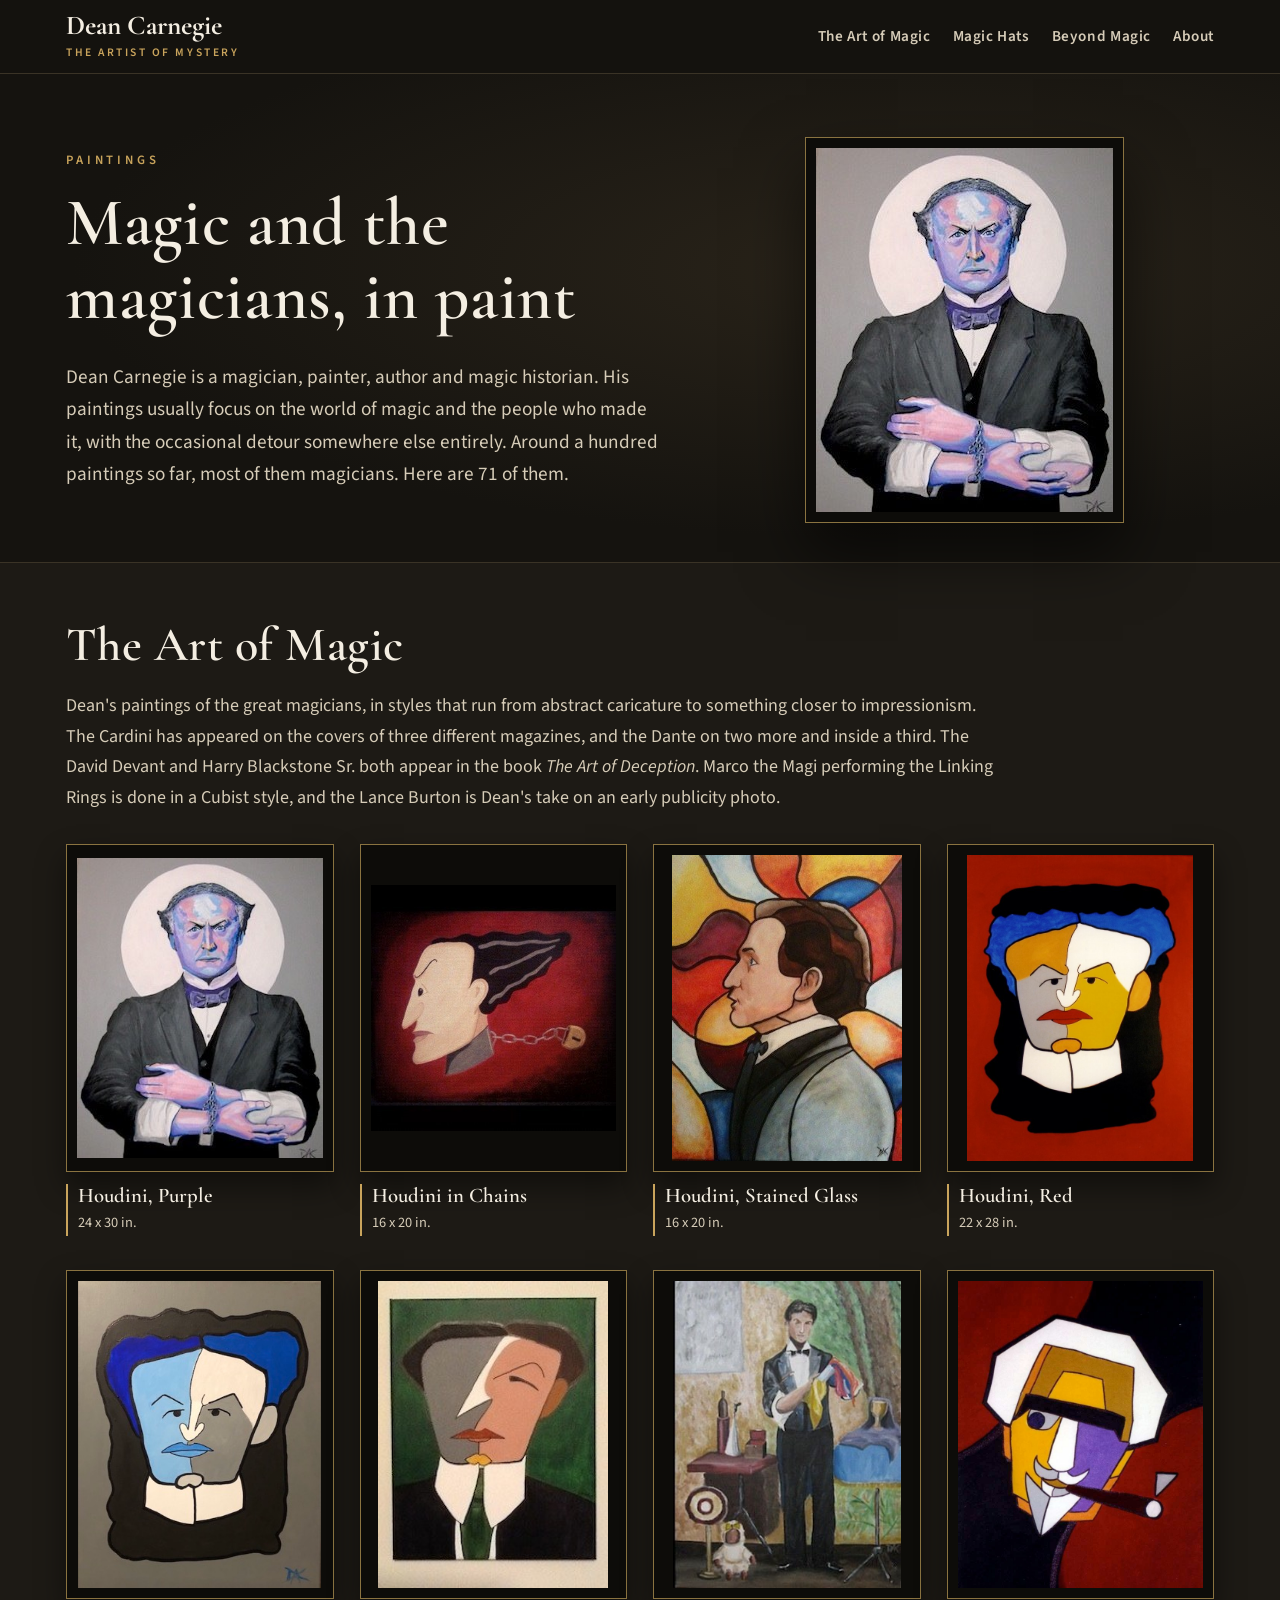
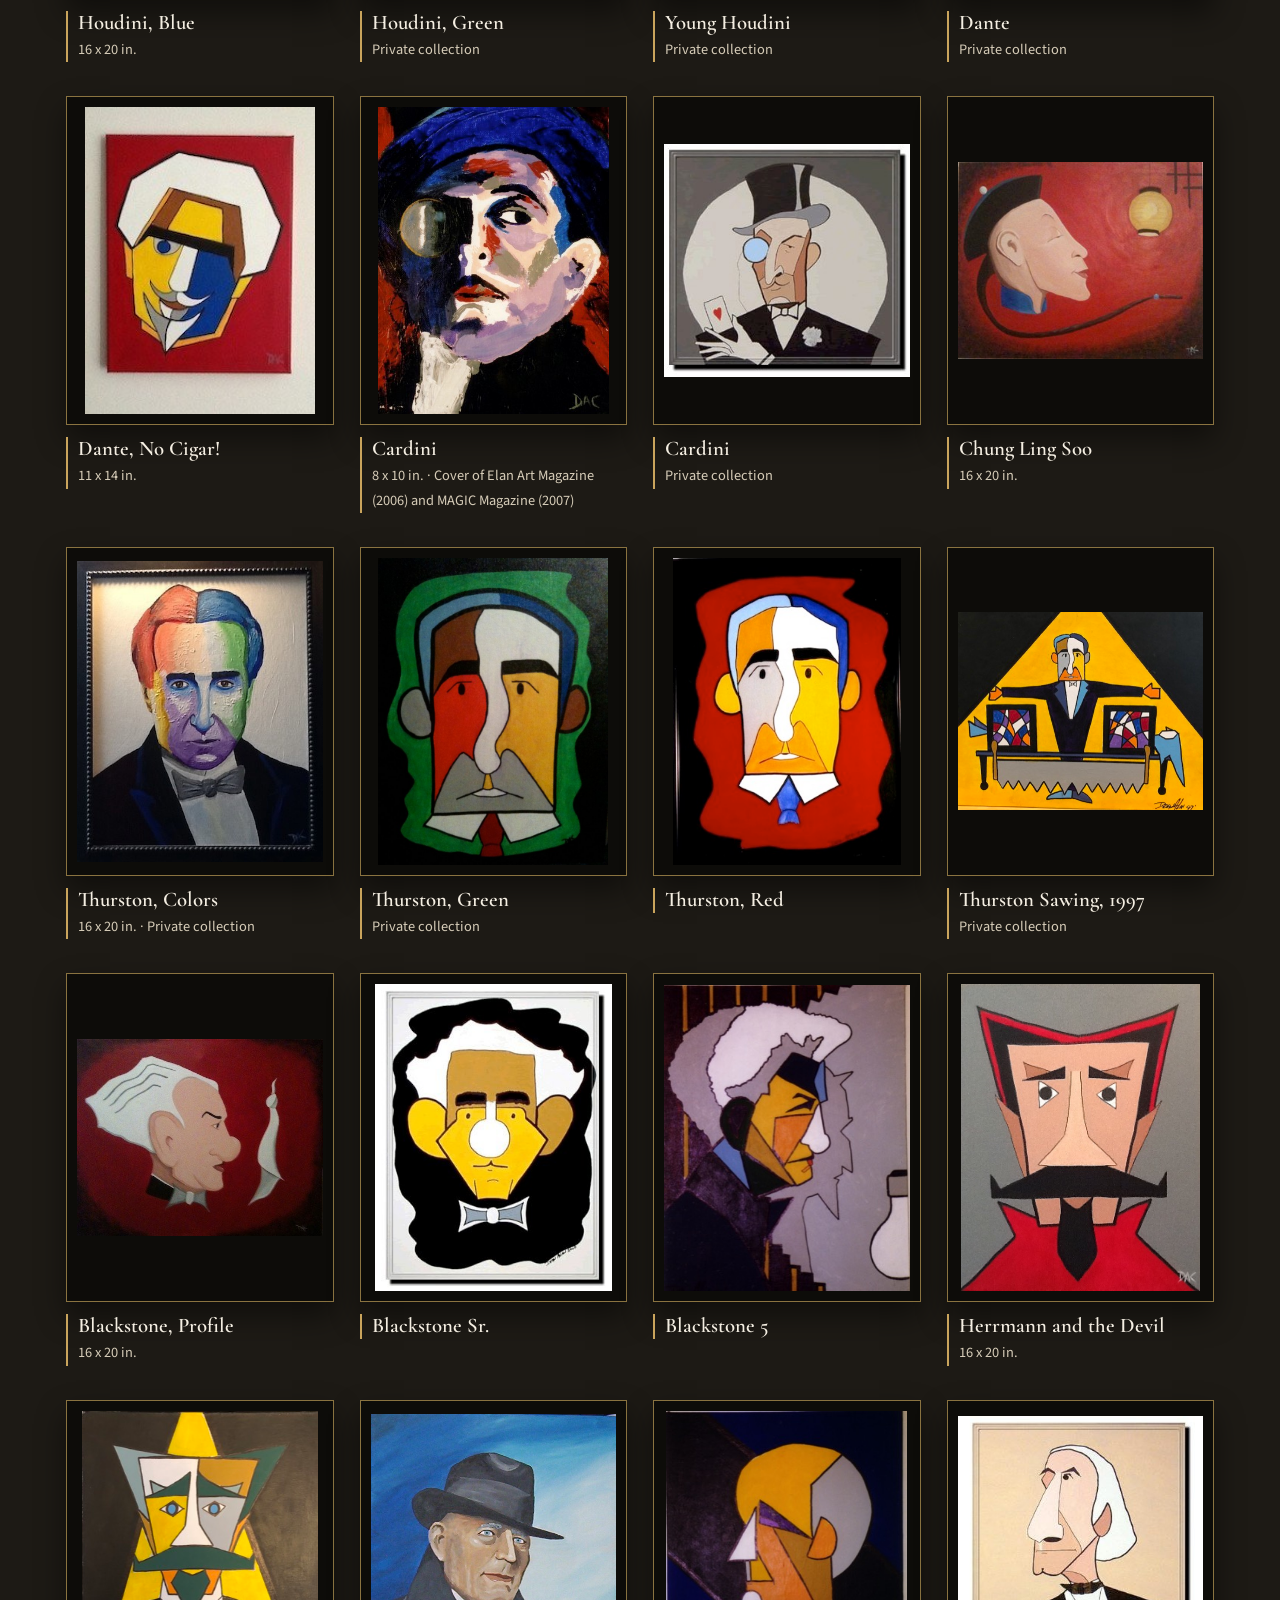
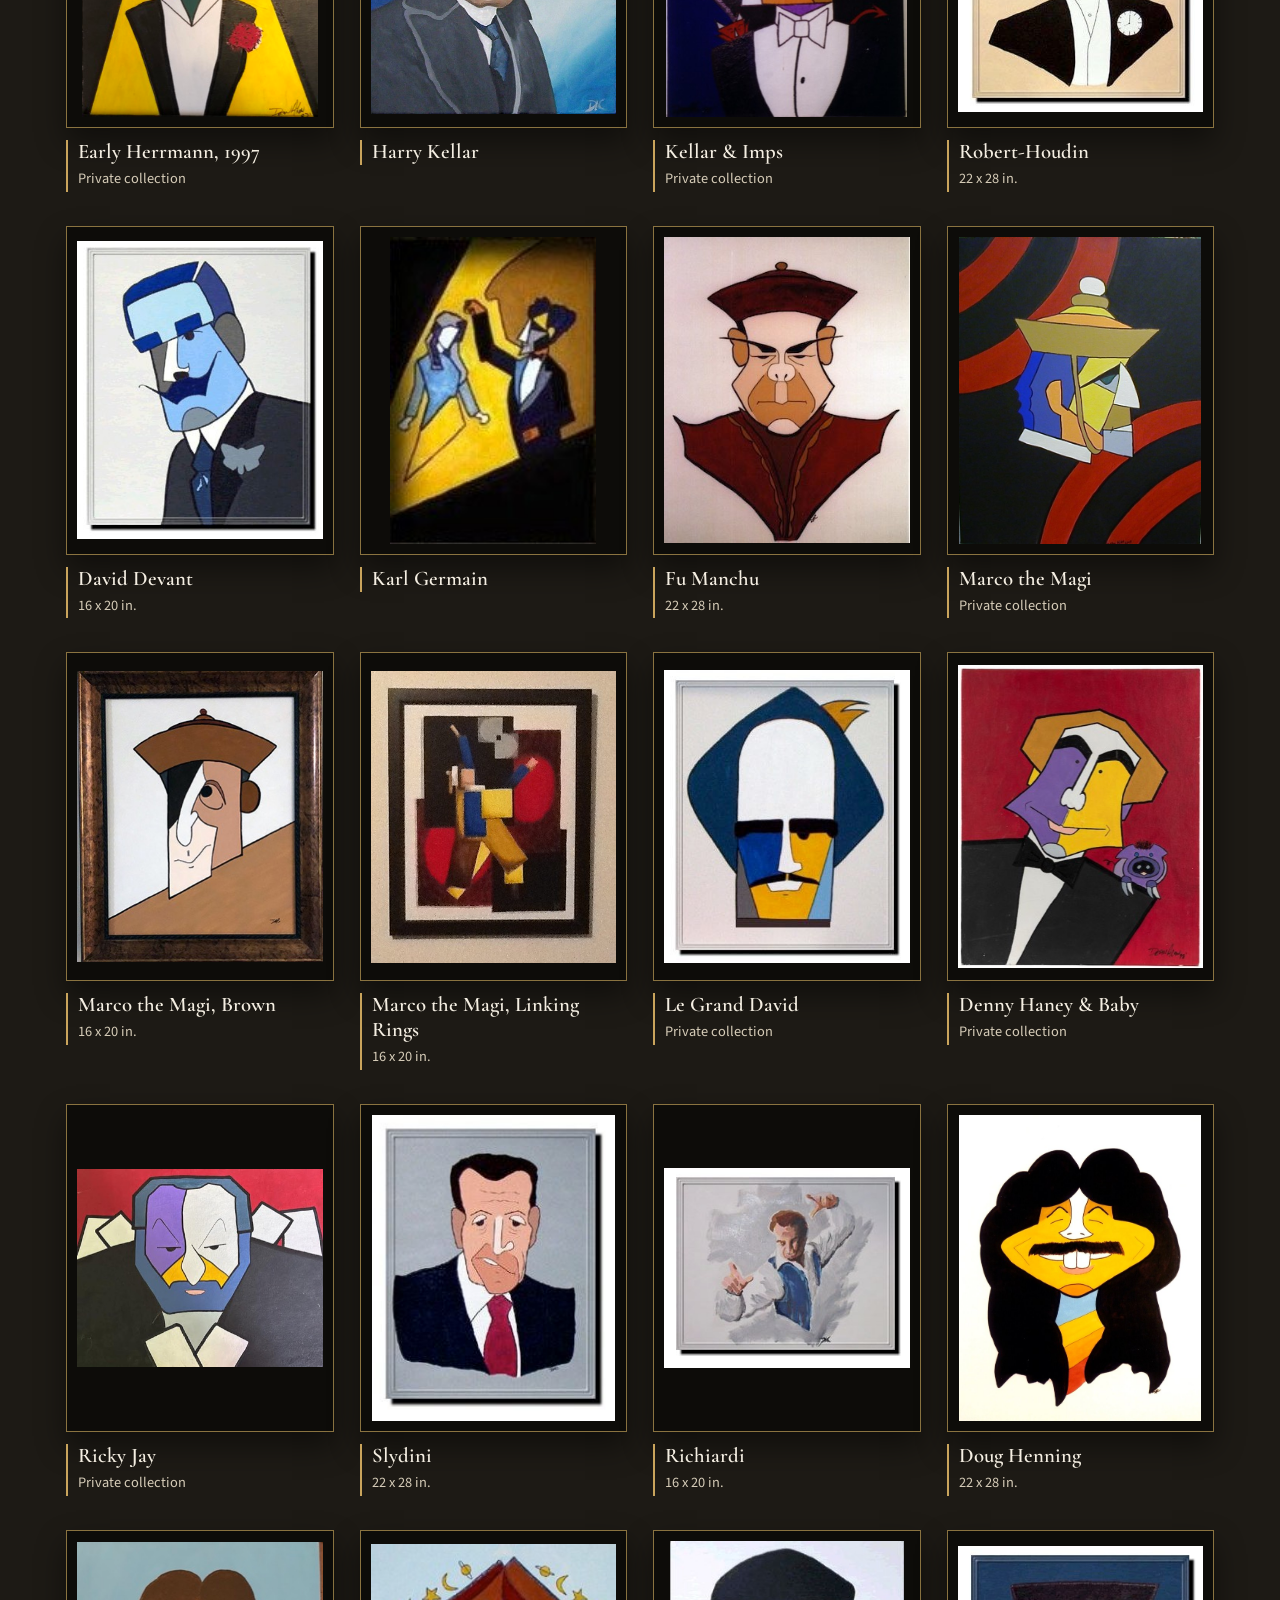
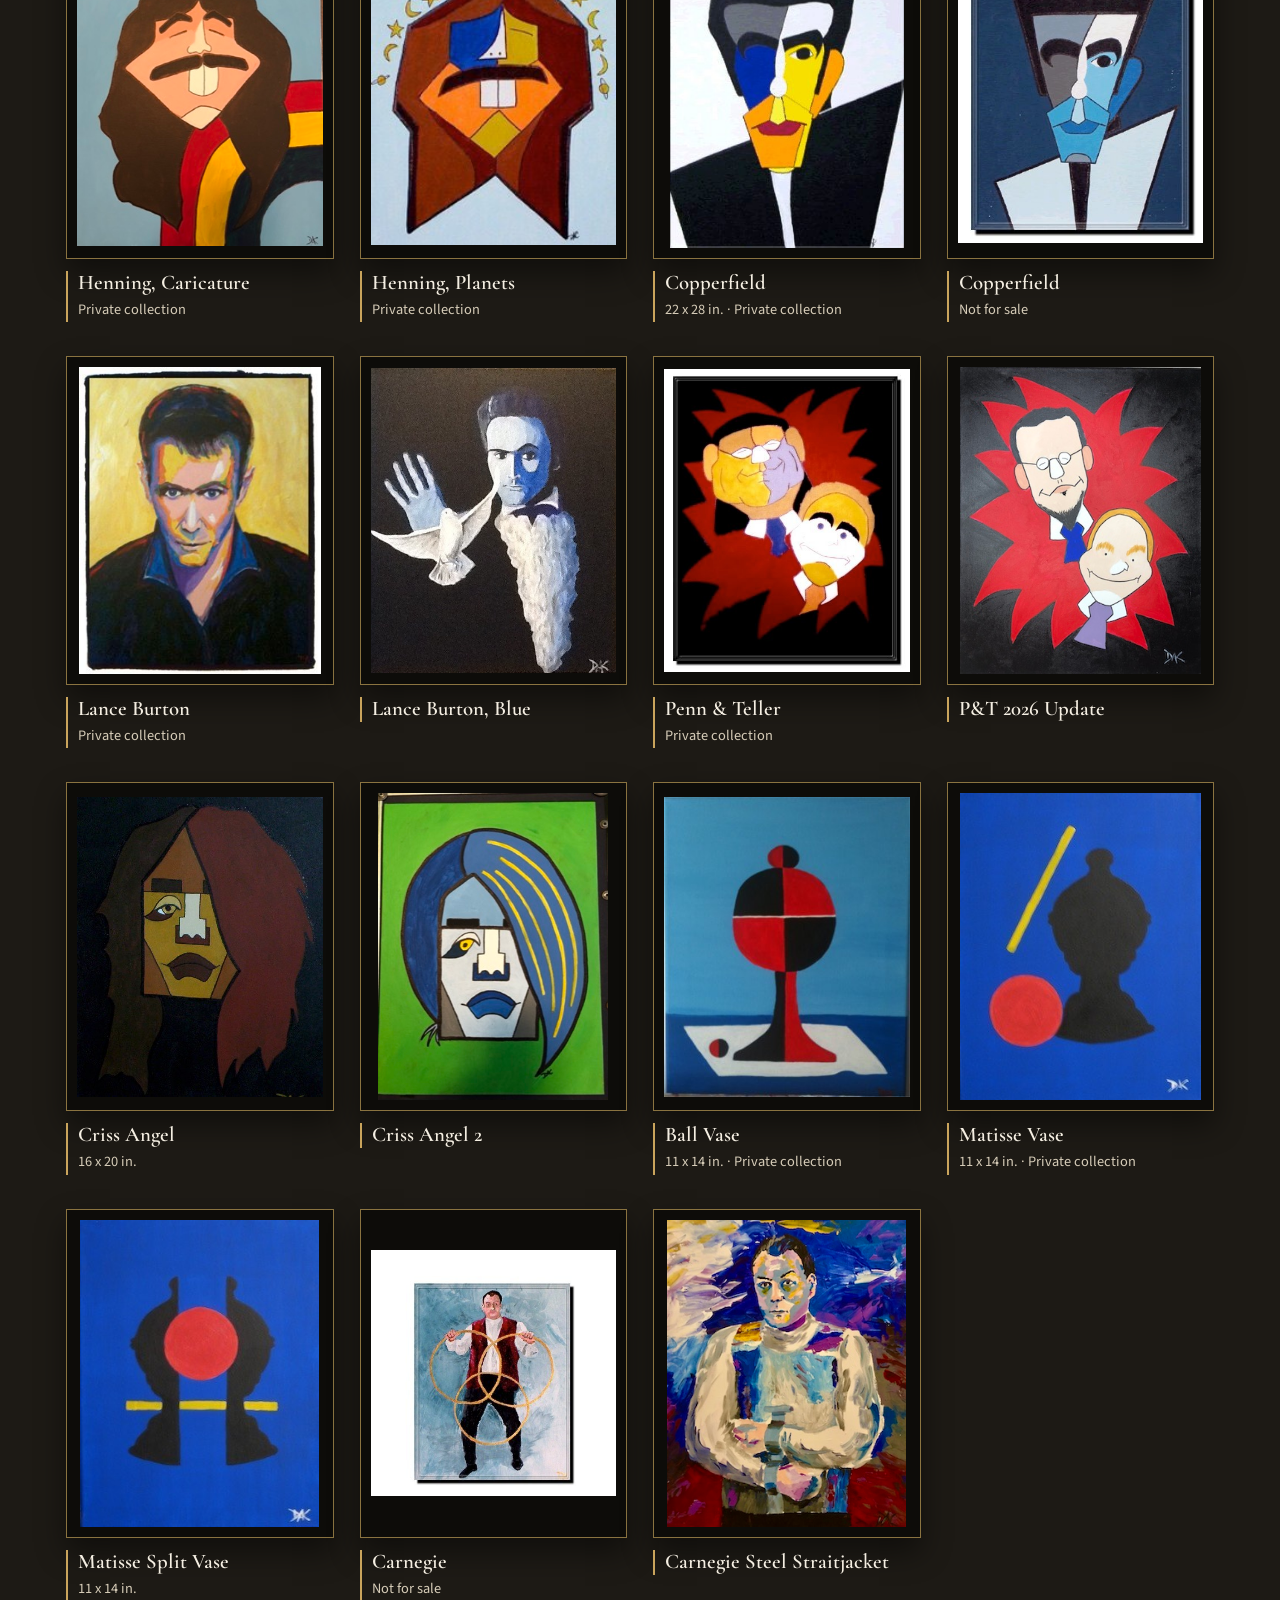
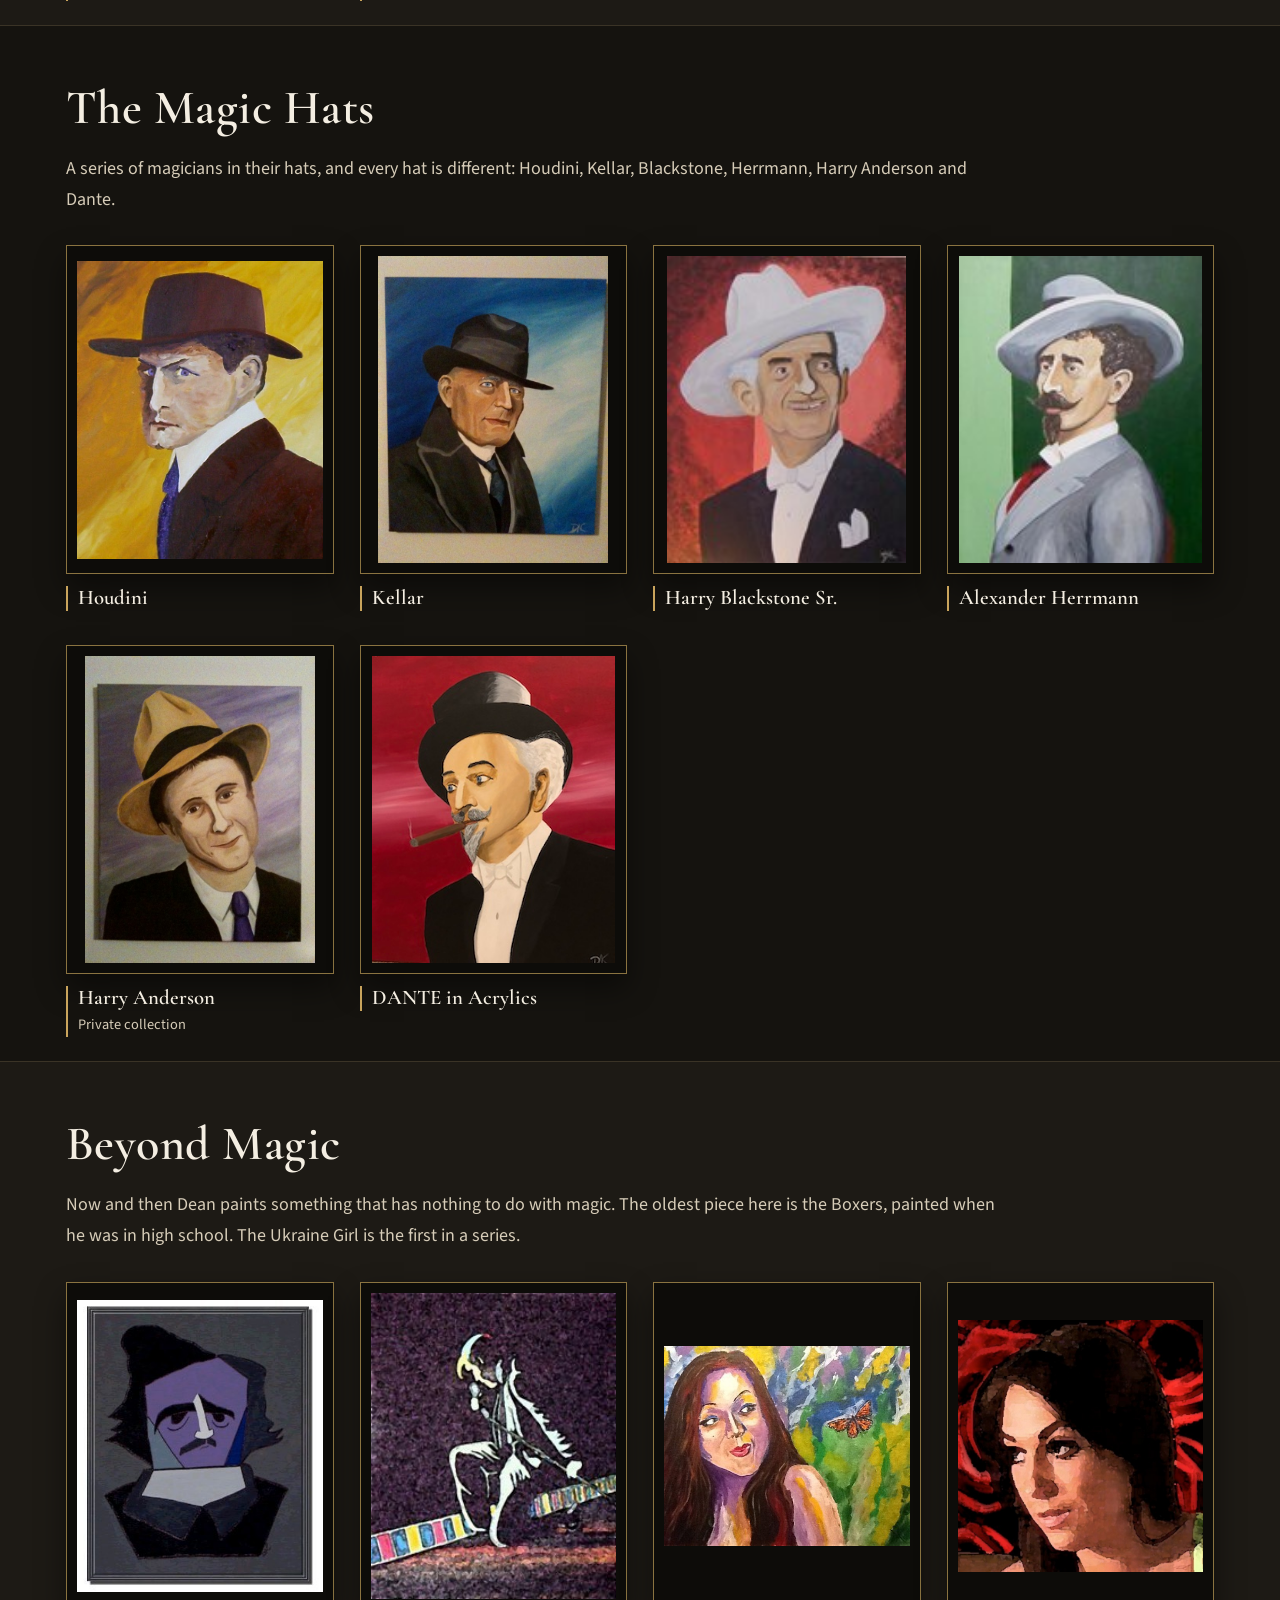
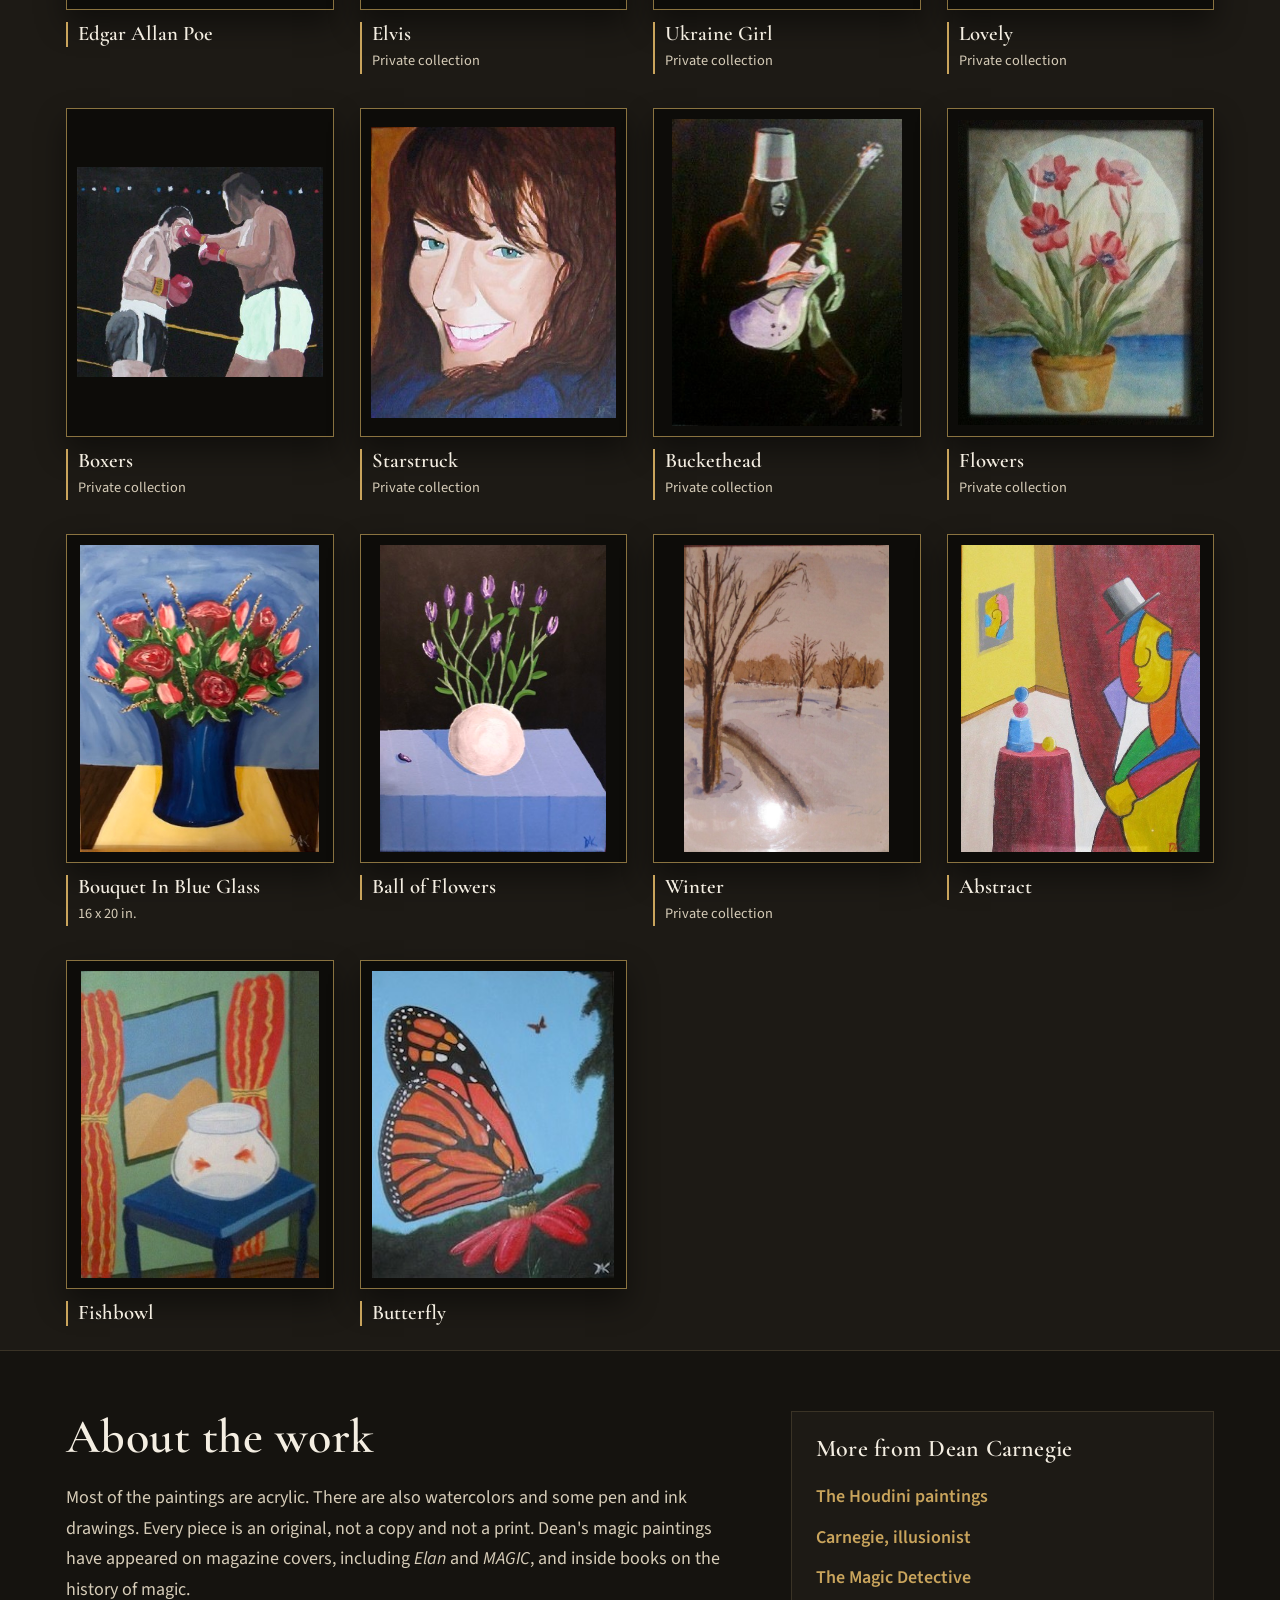
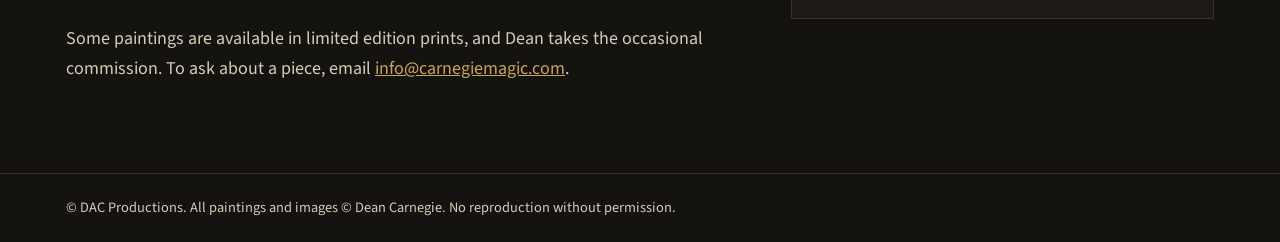
==== commit d324fbb4: "Blackstone Sr. and Harry Kellar now available Co-Authored-By: Claude Opus 5.5 <noreply@anthropic.com" ====
--- a/index.html
+++ b/index.html
@@ -41,7 +41,7 @@
     <img class="hero-img" src="img/MagicArt-hhpaint4.jpg" alt="Houdini, Purple, painting by Dean Carnegie">
   </div>
 </section>
-<section class="gallery" id="magic"><div class="wrap"><h2>The Art of Magic</h2><p class="note">Dean's paintings of the great magicians, in styles that run from abstract caricature to something closer to impressionism. The Cardini has appeared on the covers of three different magazines, and the Dante on two more and inside a third. The David Devant and Harry Blackstone Sr. both appear in the book <em>The Art of Deception</em>. Marco the Magi performing the Linking Rings is done in a Cubist style, and the Lance Burton is Dean's take on an early publicity photo.</p><div class="wall"><figure class="work"><button class="frame" data-i="0" aria-label="View Houdini, Purple larger"><img src="img/MagicArt-hhpaint4.jpg" alt="Houdini, Purple, painting by Dean Carnegie" loading="lazy"></button><figcaption><span class="t">Houdini, Purple</span><span class="m">24 x 30 in.</span></figcaption></figure><figure class="work"><button class="frame" data-i="1" aria-label="View Houdini in Chains larger"><img src="img/MagicArt-IMG_0382.jpg" alt="Houdini in Chains, painting by Dean Carnegie" loading="lazy"></button><figcaption><span class="t">Houdini in Chains</span><span class="m">16 x 20 in.</span></figcaption></figure><figure class="work"><button class="frame" data-i="2" aria-label="View Houdini, Stained Glass larger"><img src="img/MagicArt-houdinistainedglass.jpg" alt="Houdini, Stained Glass, painting by Dean Carnegie" loading="lazy"></button><figcaption><span class="t">Houdini, Stained Glass</span><span class="m">16 x 20 in.</span></figcaption></figure><figure class="work"><button class="frame" data-i="3" aria-label="View Houdini, Red larger"><img src="img/MagicArt-houdini-copy.jpg" alt="Houdini, Red, painting by Dean Carnegie" loading="lazy"></button><figcaption><span class="t">Houdini, Red</span><span class="m">22 x 28 in.</span></figcaption></figure><figure class="work"><button class="frame" data-i="4" aria-label="View Houdini, Blue larger"><img src="img/MagicArt-houdini-blue.jpg" alt="Houdini, Blue, painting by Dean Carnegie" loading="lazy"></button><figcaption><span class="t">Houdini, Blue</span><span class="m">16 x 20 in.</span></figcaption></figure><figure class="work"><button class="frame" data-i="5" aria-label="View Houdini, Green larger"><img src="img/MagicArt-IMG_0950.jpg" alt="Houdini, Green, painting by Dean Carnegie" loading="lazy"></button><figcaption><span class="t">Houdini, Green</span><span class="m">Private collection</span></figcaption></figure><figure class="work"><button class="frame" data-i="6" aria-label="View Young Houdini larger"><img src="img/MagicArt-youngharry.jpg" alt="Young Houdini, painting by Dean Carnegie" loading="lazy"></button><figcaption><span class="t">Young Houdini</span><span class="m">Private collection</span></figcaption></figure><figure class="work"><button class="frame" data-i="7" aria-label="View Dante larger"><img src="img/MagicArt-dantesm.jpg" alt="Dante, painting by Dean Carnegie" loading="lazy"></button><figcaption><span class="t">Dante</span><span class="m">Private collection</span></figcaption></figure><figure class="work"><button class="frame" data-i="8" aria-label="View Dante, No Cigar! larger"><img src="img/MagicArt-IMG_0949.jpg" alt="Dante, No Cigar!, painting by Dean Carnegie" loading="lazy"></button><figcaption><span class="t">Dante, No Cigar!</span><span class="m">11 x 14 in.</span></figcaption></figure><figure class="work"><button class="frame" data-i="9" aria-label="View Cardini larger"><img src="img/MagicArt-cardinismall.jpg" alt="Cardini, painting by Dean Carnegie" loading="lazy"></button><figcaption><span class="t">Cardini</span><span class="m">8 x 10 in. &middot; Cover of Elan Art Magazine (2006) and MAGIC Magazine (2007)</span></figcaption></figure><figure class="work"><button class="frame" data-i="10" aria-label="View Cardini larger"><img src="img/MagicArt-c1.jpg" alt="Cardini, painting by Dean Carnegie" loading="lazy"></button><figcaption><span class="t">Cardini</span><span class="m">Private collection</span></figcaption></figure><figure class="work"><button class="frame" data-i="11" aria-label="View Chung Ling Soo larger"><img src="img/MagicArt-photochungsm.jpg" alt="Chung Ling Soo, painting by Dean Carnegie" loading="lazy"></button><figcaption><span class="t">Chung Ling Soo</span><span class="m">16 x 20 in.</span></figcaption></figure><figure class="work"><button class="frame" data-i="12" aria-label="View Thurston, Colors larger"><img src="img/MagicArt-thurston.jpg" alt="Thurston, Colors, painting by Dean Carnegie" loading="lazy"></button><figcaption><span class="t">Thurston, Colors</span><span class="m">16 x 20 in. &middot; Private collection</span></figcaption></figure><figure class="work"><button class="frame" data-i="13" aria-label="View Thurston, Green larger"><img src="img/MagicArt-Thurston2.jpg" alt="Thurston, Green, painting by Dean Carnegie" loading="lazy"></button><figcaption><span class="t">Thurston, Green</span><span class="m">Private collection</span></figcaption></figure><figure class="work"><button class="frame" data-i="14" aria-label="View Thurston, Red larger"><img src="img/MagicArt-thurston-red.jpg" alt="Thurston, Red, painting by Dean Carnegie" loading="lazy"></button><figcaption><span class="t">Thurston, Red</span></figcaption></figure><figure class="work"><button class="frame" data-i="15" aria-label="View Thurston Sawing, 1997 larger"><img src="img/MagicArt-thurston-sawing.jpg" alt="Thurston Sawing, 1997, painting by Dean Carnegie" loading="lazy"></button><figcaption><span class="t">Thurston Sawing, 1997</span><span class="m">Private collection</span></figcaption></figure><figure class="work"><button class="frame" data-i="16" aria-label="View Blackstone, Profile larger"><img src="img/MagicArt-blackst.jpg" alt="Blackstone, Profile, painting by Dean Carnegie" loading="lazy"></button><figcaption><span class="t">Blackstone, Profile</span><span class="m">16 x 20 in.</span></figcaption></figure><figure class="work"><button class="frame" data-i="17" aria-label="View Blackstone Sr. larger"><img src="img/MagicArt-b1.jpg" alt="Blackstone Sr., painting by Dean Carnegie" loading="lazy"></button><figcaption><span class="t">Blackstone Sr.</span><span class="m">Not for sale</span></figcaption></figure><figure class="work"><button class="frame" data-i="18" aria-label="View Blackstone 5 larger"><img src="img/MagicArt-blackstone5.jpg" alt="Blackstone 5, painting by Dean Carnegie" loading="lazy"></button><figcaption><span class="t">Blackstone 5</span></figcaption></figure><figure class="work"><button class="frame" data-i="19" aria-label="View Herrmann and the Devil larger"><img src="img/MagicArt-herrmanndevil.jpg" alt="Herrmann and the Devil, painting by Dean Carnegie" loading="lazy"></button><figcaption><span class="t">Herrmann and the Devil</span><span class="m">16 x 20 in.</span></figcaption></figure><figure class="work"><button class="frame" data-i="20" aria-label="View Early Herrmann, 1997 larger"><img src="img/MagicArt-early-herrmann.jpg" alt="Early Herrmann, 1997, painting by Dean Carnegie" loading="lazy"></button><figcaption><span class="t">Early Herrmann, 1997</span><span class="m">Private collection</span></figcaption></figure><figure class="work"><button class="frame" data-i="21" aria-label="View Harry Kellar larger"><img src="img/MagicArt-kellarhat.jpg" alt="Harry Kellar, painting by Dean Carnegie" loading="lazy"></button><figcaption><span class="t">Harry Kellar</span><span class="m">Not for sale</span></figcaption></figure><figure class="work"><button class="frame" data-i="22" aria-label="View Kellar &amp; Imps larger"><img src="img/MagicArt-kellar-imps.jpg" alt="Kellar &amp; Imps, painting by Dean Carnegie" loading="lazy"></button><figcaption><span class="t">Kellar &amp; Imps</span><span class="m">Private collection</span></figcaption></figure><figure class="work"><button class="frame" data-i="23" aria-label="View Robert-Houdin larger"><img src="img/MagicArt-rh.jpg" alt="Robert-Houdin, painting by Dean Carnegie" loading="lazy"></button><figcaption><span class="t">Robert-Houdin</span><span class="m">22 x 28 in.</span></figcaption></figure><figure class="work"><button class="frame" data-i="24" aria-label="View David Devant larger"><img src="img/MagicArt-devant.jpg" alt="David Devant, painting by Dean Carnegie" loading="lazy"></button><figcaption><span class="t">David Devant</span><span class="m">16 x 20 in.</span></figcaption></figure><figure class="work"><button class="frame" data-i="25" aria-label="View Karl Germain larger"><img src="img/MagicArt-germpnt.jpg" alt="Karl Germain, painting by Dean Carnegie" loading="lazy"></button><figcaption><span class="t">Karl Germain</span></figcaption></figure><figure class="work"><button class="frame" data-i="26" aria-label="View Fu Manchu larger"><img src="img/MagicArt-fumanchusmall.jpg" alt="Fu Manchu, painting by Dean Carnegie" loading="lazy"></button><figcaption><span class="t">Fu Manchu</span><span class="m">22 x 28 in.</span></figcaption></figure><figure class="work"><button class="frame" data-i="27" aria-label="View Marco the Magi larger"><img src="img/MagicArt-legrand.jpg" alt="Marco the Magi, painting by Dean Carnegie" loading="lazy"></button><figcaption><span class="t">Marco the Magi</span><span class="m">Private collection</span></figcaption></figure><figure class="work"><button class="frame" data-i="28" aria-label="View Marco the Magi, Brown larger"><img src="img/MagicArt-marco-brown.jpg" alt="Marco the Magi, Brown, painting by Dean Carnegie" loading="lazy"></button><figcaption><span class="t">Marco the Magi, Brown</span><span class="m">16 x 20 in.</span></figcaption></figure><figure class="work"><button class="frame" data-i="29" aria-label="View Marco the Magi, Linking Rings larger"><img src="img/NewArt-photo.jpg" alt="Marco the Magi, Linking Rings, painting by Dean Carnegie" loading="lazy"></button><figcaption><span class="t">Marco the Magi, Linking Rings</span><span class="m">16 x 20 in.</span></figcaption></figure><figure class="work"><button class="frame" data-i="30" aria-label="View Le Grand David larger"><img src="img/MagicArt-lgd.jpg" alt="Le Grand David, painting by Dean Carnegie" loading="lazy"></button><figcaption><span class="t">Le Grand David</span><span class="m">Private collection</span></figcaption></figure><figure class="work"><button class="frame" data-i="31" aria-label="View Denny Haney &amp; Baby larger"><img src="img/MagicArt-dennyhaney-baby.jpg" alt="Denny Haney &amp; Baby, painting by Dean Carnegie" loading="lazy"></button><figcaption><span class="t">Denny Haney &amp; Baby</span><span class="m">Private collection</span></figcaption></figure><figure class="work"><button class="frame" data-i="32" aria-label="View Ricky Jay larger"><img src="img/MagicArt-rickyjay.jpg" alt="Ricky Jay, painting by Dean Carnegie" loading="lazy"></button><figcaption><span class="t">Ricky Jay</span><span class="m">Private collection</span></figcaption></figure><figure class="work"><button class="frame" data-i="33" aria-label="View Slydini larger"><img src="img/MagicArt-sly.jpg" alt="Slydini, painting by Dean Carnegie" loading="lazy"></button><figcaption><span class="t">Slydini</span><span class="m">22 x 28 in.</span></figcaption></figure><figure class="work"><button class="frame" data-i="34" aria-label="View Richiardi larger"><img src="img/MagicArt-rich.jpg" alt="Richiardi, painting by Dean Carnegie" loading="lazy"></button><figcaption><span class="t">Richiardi</span><span class="m">16 x 20 in.</span></figcaption></figure><figure class="work"><button class="frame" data-i="35" aria-label="View Doug Henning larger"><img src="img/MagicArt-henning.jpg" alt="Doug Henning, painting by Dean Carnegie" loading="lazy"></button><figcaption><span class="t">Doug Henning</span><span class="m">22 x 28 in.</span></figcaption></figure><figure class="work"><button class="frame" data-i="36" aria-label="View Henning, Caricature larger"><img src="img/MagicArt-henning-caricature.jpg" alt="Henning, Caricature, painting by Dean Carnegie" loading="lazy"></button><figcaption><span class="t">Henning, Caricature</span><span class="m">Private collection</span></figcaption></figure><figure class="work"><button class="frame" data-i="37" aria-label="View Henning, Planets larger"><img src="img/MagicArt-000_0190.jpg" alt="Henning, Planets, painting by Dean Carnegie" loading="lazy"></button><figcaption><span class="t">Henning, Planets</span><span class="m">Private collection</span></figcaption></figure><figure class="work"><button class="frame" data-i="38" aria-label="View Copperfield larger"><img src="img/MagicArt-Copperfield.jpg" alt="Copperfield, painting by Dean Carnegie" loading="lazy"></button><figcaption><span class="t">Copperfield</span><span class="m">22 x 28 in. &middot; Private collection</span></figcaption></figure><figure class="work"><button class="frame" data-i="39" aria-label="View Copperfield larger"><img src="img/MagicArt-davec2.jpg" alt="Copperfield, painting by Dean Carnegie" loading="lazy"></button><figcaption><span class="t">Copperfield</span><span class="m">Not for sale</span></figcaption></figure><figure class="work"><button class="frame" data-i="40" aria-label="View Lance Burton larger"><img src="img/MagicArt-photo1.jpg" alt="Lance Burton, painting by Dean Carnegie" loading="lazy"></button><figcaption><span class="t">Lance Burton</span><span class="m">Private collection</span></figcaption></figure><figure class="work"><button class="frame" data-i="41" aria-label="View Lance Burton, Blue larger"><img src="img/MagicArt-lanceb.jpg" alt="Lance Burton, Blue, painting by Dean Carnegie" loading="lazy"></button><figcaption><span class="t">Lance Burton, Blue</span></figcaption></figure><figure class="work"><button class="frame" data-i="42" aria-label="View Penn &amp; Teller larger"><img src="img/MagicArt-pt.jpg" alt="Penn &amp; Teller, painting by Dean Carnegie" loading="lazy"></button><figcaption><span class="t">Penn &amp; Teller</span><span class="m">Private collection</span></figcaption></figure><figure class="work"><button class="frame" data-i="43" aria-label="View P&amp;T 2026 Update larger"><img src="img/MagicArt-pt-2026.jpg" alt="P&amp;T 2026 Update, painting by Dean Carnegie" loading="lazy"></button><figcaption><span class="t">P&amp;T 2026 Update</span></figcaption></figure><figure class="work"><button class="frame" data-i="44" aria-label="View Criss Angel larger"><img src="img/MagicArt-c-angel.jpg" alt="Criss Angel, painting by Dean Carnegie" loading="lazy"></button><figcaption><span class="t">Criss Angel</span><span class="m">16 x 20 in.</span></figcaption></figure><figure class="work"><button class="frame" data-i="45" aria-label="View Criss Angel 2 larger"><img src="img/MagicArt-criss-angel-2.jpg" alt="Criss Angel 2, painting by Dean Carnegie" loading="lazy"></button><figcaption><span class="t">Criss Angel 2</span></figcaption></figure><figure class="work"><button class="frame" data-i="46" aria-label="View Ball Vase larger"><img src="img/MagicArt-ballv.jpg" alt="Ball Vase, painting by Dean Carnegie" loading="lazy"></button><figcaption><span class="t">Ball Vase</span><span class="m">11 x 14 in. &middot; Private collection</span></figcaption></figure><figure class="work"><button class="frame" data-i="47" aria-label="View Matisse Vase larger"><img src="img/MagicArt-IMG_1098.jpg" alt="Matisse Vase, painting by Dean Carnegie" loading="lazy"></button><figcaption><span class="t">Matisse Vase</span><span class="m">11 x 14 in. &middot; Private collection</span></figcaption></figure><figure class="work"><button class="frame" data-i="48" aria-label="View Matisse Split Vase larger"><img src="img/MagicArt-IMG_1099.jpg" alt="Matisse Split Vase, painting by Dean Carnegie" loading="lazy"></button><figcaption><span class="t">Matisse Split Vase</span><span class="m">11 x 14 in.</span></figcaption></figure><figure class="work"><button class="frame" data-i="49" aria-label="View Carnegie larger"><img src="img/MagicArt-dachula.jpg" alt="Carnegie, painting by Dean Carnegie" loading="lazy"></button><figcaption><span class="t">Carnegie</span><span class="m">Not for sale</span></figcaption></figure><figure class="work"><button class="frame" data-i="50" aria-label="View Carnegie Steel Straitjacket larger"><img src="img/MagicArt-straitjacket.jpg" alt="Carnegie Steel Straitjacket, painting by Dean Carnegie" loading="lazy"></button><figcaption><span class="t">Carnegie Steel Straitjacket</span></figcaption></figure></div></div></section><section class="gallery" id="hats"><div class="wrap"><h2>The Magic Hats</h2><p class="note">A series of magicians in their hats, and every hat is different: Houdini, Kellar, Blackstone, Herrmann, Harry Anderson and Dante.</p><div class="wall"><figure class="work"><button class="frame" data-i="51" aria-label="View Houdini larger"><img src="img/Hats-houdinihat1.jpg" alt="Houdini, painting by Dean Carnegie" loading="lazy"></button><figcaption><span class="t">Houdini</span></figcaption></figure><figure class="work"><button class="frame" data-i="52" aria-label="View Kellar larger"><img src="img/Hats-IMG_0013.jpg" alt="Kellar, painting by Dean Carnegie" loading="lazy"></button><figcaption><span class="t">Kellar</span></figcaption></figure><figure class="work"><button class="frame" data-i="53" aria-label="View Harry Blackstone Sr. larger"><img src="img/Hats-blackstonesmall.jpg" alt="Harry Blackstone Sr., painting by Dean Carnegie" loading="lazy"></button><figcaption><span class="t">Harry Blackstone Sr.</span></figcaption></figure><figure class="work"><button class="frame" data-i="54" aria-label="View Alexander Herrmann larger"><img src="img/Hats-hermannsmall.jpg" alt="Alexander Herrmann, painting by Dean Carnegie" loading="lazy"></button><figcaption><span class="t">Alexander Herrmann</span></figcaption></figure><figure class="work"><button class="frame" data-i="55" aria-label="View Harry Anderson larger"><img src="img/Hats-IMG_0006.jpg" alt="Harry Anderson, painting by Dean Carnegie" loading="lazy"></button><figcaption><span class="t">Harry Anderson</span><span class="m">Private collection</span></figcaption></figure><figure class="work"><button class="frame" data-i="56" aria-label="View DANTE in Acrylics larger"><img src="img/Hats-dante.jpg" alt="DANTE in Acrylics, painting by Dean Carnegie" loading="lazy"></button><figcaption><span class="t">DANTE in Acrylics</span></figcaption></figure></div></div></section><section class="gallery" id="beyond"><div class="wrap"><h2>Beyond Magic</h2><p class="note">Now and then Dean paints something that has nothing to do with magic. The oldest piece here is the Boxers, painted when he was in high school. The Ukraine Girl is the first in a series.</p><div class="wall"><figure class="work"><button class="frame" data-i="57" aria-label="View Edgar Allan Poe larger"><img src="img/art2-poe.jpg" alt="Edgar Allan Poe, painting by Dean Carnegie" loading="lazy"></button><figcaption><span class="t">Edgar Allan Poe</span></figcaption></figure><figure class="work"><button class="frame" data-i="58" aria-label="View Elvis larger"><img src="img/art2-elvis2.jpg" alt="Elvis, painting by Dean Carnegie" loading="lazy"></button><figcaption><span class="t">Elvis</span><span class="m">Private collection</span></figcaption></figure><figure class="work"><button class="frame" data-i="59" aria-label="View Ukraine Girl larger"><img src="img/art2-lisa5_edited2.jpg" alt="Ukraine Girl, painting by Dean Carnegie" loading="lazy"></button><figcaption><span class="t">Ukraine Girl</span><span class="m">Private collection</span></figcaption></figure><figure class="work"><button class="frame" data-i="60" aria-label="View Lovely larger"><img src="img/art2-dla.jpg" alt="Lovely, painting by Dean Carnegie" loading="lazy"></button><figcaption><span class="t">Lovely</span><span class="m">Private collection</span></figcaption></figure><figure class="work"><button class="frame" data-i="61" aria-label="View Boxers larger"><img src="img/art2-boxers.jpg" alt="Boxers, painting by Dean Carnegie" loading="lazy"></button><figcaption><span class="t">Boxers</span><span class="m">Private collection</span></figcaption></figure><figure class="work"><button class="frame" data-i="62" aria-label="View Starstruck larger"><img src="img/art2-IMG_0081-1.jpg" alt="Starstruck, painting by Dean Carnegie" loading="lazy"></button><figcaption><span class="t">Starstruck</span><span class="m">Private collection</span></figcaption></figure><figure class="work"><button class="frame" data-i="63" aria-label="View Buckethead larger"><img src="img/art2-bucket.jpg" alt="Buckethead, painting by Dean Carnegie" loading="lazy"></button><figcaption><span class="t">Buckethead</span><span class="m">Private collection</span></figcaption></figure><figure class="work"><button class="frame" data-i="64" aria-label="View Flowers larger"><img src="img/art2-flowersforyou.jpg" alt="Flowers, painting by Dean Carnegie" loading="lazy"></button><figcaption><span class="t">Flowers</span><span class="m">Private collection</span></figcaption></figure><figure class="work"><button class="frame" data-i="65" aria-label="View Bouquet In Blue Glass larger"><img src="img/art2-bouquet-blue-glass.jpg" alt="Bouquet In Blue Glass, painting by Dean Carnegie" loading="lazy"></button><figcaption><span class="t">Bouquet In Blue Glass</span><span class="m">16 x 20 in.</span></figcaption></figure><figure class="work"><button class="frame" data-i="66" aria-label="View Ball of Flowers larger"><img src="img/art2-ball-of-flowers.jpg" alt="Ball of Flowers, painting by Dean Carnegie" loading="lazy"></button><figcaption><span class="t">Ball of Flowers</span></figcaption></figure><figure class="work"><button class="frame" data-i="67" aria-label="View Winter larger"><img src="img/art2-IMG_0178_2.jpg" alt="Winter, painting by Dean Carnegie" loading="lazy"></button><figcaption><span class="t">Winter</span><span class="m">Private collection</span></figcaption></figure><figure class="work"><button class="frame" data-i="68" aria-label="View Abstract larger"><img src="img/art2-abstractdac.jpg" alt="Abstract, painting by Dean Carnegie" loading="lazy"></button><figcaption><span class="t">Abstract</span></figcaption></figure><figure class="work"><button class="frame" data-i="69" aria-label="View Fishbowl larger"><img src="img/art2-beforeafter.jpg" alt="Fishbowl, painting by Dean Carnegie" loading="lazy"></button><figcaption><span class="t">Fishbowl</span></figcaption></figure><figure class="work"><button class="frame" data-i="70" aria-label="View Butterfly larger"><img src="img/NewArt-IMG_1030a.jpg" alt="Butterfly, painting by Dean Carnegie" loading="lazy"></button><figcaption><span class="t">Butterfly</span></figcaption></figure></div></div></section>
+<section class="gallery" id="magic"><div class="wrap"><h2>The Art of Magic</h2><p class="note">Dean's paintings of the great magicians, in styles that run from abstract caricature to something closer to impressionism. The Cardini has appeared on the covers of three different magazines, and the Dante on two more and inside a third. The David Devant and Harry Blackstone Sr. both appear in the book <em>The Art of Deception</em>. Marco the Magi performing the Linking Rings is done in a Cubist style, and the Lance Burton is Dean's take on an early publicity photo.</p><div class="wall"><figure class="work"><button class="frame" data-i="0" aria-label="View Houdini, Purple larger"><img src="img/MagicArt-hhpaint4.jpg" alt="Houdini, Purple, painting by Dean Carnegie" loading="lazy"></button><figcaption><span class="t">Houdini, Purple</span><span class="m">24 x 30 in.</span></figcaption></figure><figure class="work"><button class="frame" data-i="1" aria-label="View Houdini in Chains larger"><img src="img/MagicArt-IMG_0382.jpg" alt="Houdini in Chains, painting by Dean Carnegie" loading="lazy"></button><figcaption><span class="t">Houdini in Chains</span><span class="m">16 x 20 in.</span></figcaption></figure><figure class="work"><button class="frame" data-i="2" aria-label="View Houdini, Stained Glass larger"><img src="img/MagicArt-houdinistainedglass.jpg" alt="Houdini, Stained Glass, painting by Dean Carnegie" loading="lazy"></button><figcaption><span class="t">Houdini, Stained Glass</span><span class="m">16 x 20 in.</span></figcaption></figure><figure class="work"><button class="frame" data-i="3" aria-label="View Houdini, Red larger"><img src="img/MagicArt-houdini-copy.jpg" alt="Houdini, Red, painting by Dean Carnegie" loading="lazy"></button><figcaption><span class="t">Houdini, Red</span><span class="m">22 x 28 in.</span></figcaption></figure><figure class="work"><button class="frame" data-i="4" aria-label="View Houdini, Blue larger"><img src="img/MagicArt-houdini-blue.jpg" alt="Houdini, Blue, painting by Dean Carnegie" loading="lazy"></button><figcaption><span class="t">Houdini, Blue</span><span class="m">16 x 20 in.</span></figcaption></figure><figure class="work"><button class="frame" data-i="5" aria-label="View Houdini, Green larger"><img src="img/MagicArt-IMG_0950.jpg" alt="Houdini, Green, painting by Dean Carnegie" loading="lazy"></button><figcaption><span class="t">Houdini, Green</span><span class="m">Private collection</span></figcaption></figure><figure class="work"><button class="frame" data-i="6" aria-label="View Young Houdini larger"><img src="img/MagicArt-youngharry.jpg" alt="Young Houdini, painting by Dean Carnegie" loading="lazy"></button><figcaption><span class="t">Young Houdini</span><span class="m">Private collection</span></figcaption></figure><figure class="work"><button class="frame" data-i="7" aria-label="View Dante larger"><img src="img/MagicArt-dantesm.jpg" alt="Dante, painting by Dean Carnegie" loading="lazy"></button><figcaption><span class="t">Dante</span><span class="m">Private collection</span></figcaption></figure><figure class="work"><button class="frame" data-i="8" aria-label="View Dante, No Cigar! larger"><img src="img/MagicArt-IMG_0949.jpg" alt="Dante, No Cigar!, painting by Dean Carnegie" loading="lazy"></button><figcaption><span class="t">Dante, No Cigar!</span><span class="m">11 x 14 in.</span></figcaption></figure><figure class="work"><button class="frame" data-i="9" aria-label="View Cardini larger"><img src="img/MagicArt-cardinismall.jpg" alt="Cardini, painting by Dean Carnegie" loading="lazy"></button><figcaption><span class="t">Cardini</span><span class="m">8 x 10 in. &middot; Cover of Elan Art Magazine (2006) and MAGIC Magazine (2007)</span></figcaption></figure><figure class="work"><button class="frame" data-i="10" aria-label="View Cardini larger"><img src="img/MagicArt-c1.jpg" alt="Cardini, painting by Dean Carnegie" loading="lazy"></button><figcaption><span class="t">Cardini</span><span class="m">Private collection</span></figcaption></figure><figure class="work"><button class="frame" data-i="11" aria-label="View Chung Ling Soo larger"><img src="img/MagicArt-photochungsm.jpg" alt="Chung Ling Soo, painting by Dean Carnegie" loading="lazy"></button><figcaption><span class="t">Chung Ling Soo</span><span class="m">16 x 20 in.</span></figcaption></figure><figure class="work"><button class="frame" data-i="12" aria-label="View Thurston, Colors larger"><img src="img/MagicArt-thurston.jpg" alt="Thurston, Colors, painting by Dean Carnegie" loading="lazy"></button><figcaption><span class="t">Thurston, Colors</span><span class="m">16 x 20 in. &middot; Private collection</span></figcaption></figure><figure class="work"><button class="frame" data-i="13" aria-label="View Thurston, Green larger"><img src="img/MagicArt-Thurston2.jpg" alt="Thurston, Green, painting by Dean Carnegie" loading="lazy"></button><figcaption><span class="t">Thurston, Green</span><span class="m">Private collection</span></figcaption></figure><figure class="work"><button class="frame" data-i="14" aria-label="View Thurston, Red larger"><img src="img/MagicArt-thurston-red.jpg" alt="Thurston, Red, painting by Dean Carnegie" loading="lazy"></button><figcaption><span class="t">Thurston, Red</span></figcaption></figure><figure class="work"><button class="frame" data-i="15" aria-label="View Thurston Sawing, 1997 larger"><img src="img/MagicArt-thurston-sawing.jpg" alt="Thurston Sawing, 1997, painting by Dean Carnegie" loading="lazy"></button><figcaption><span class="t">Thurston Sawing, 1997</span><span class="m">Private collection</span></figcaption></figure><figure class="work"><button class="frame" data-i="16" aria-label="View Blackstone, Profile larger"><img src="img/MagicArt-blackst.jpg" alt="Blackstone, Profile, painting by Dean Carnegie" loading="lazy"></button><figcaption><span class="t">Blackstone, Profile</span><span class="m">16 x 20 in.</span></figcaption></figure><figure class="work"><button class="frame" data-i="17" aria-label="View Blackstone Sr. larger"><img src="img/MagicArt-b1.jpg" alt="Blackstone Sr., painting by Dean Carnegie" loading="lazy"></button><figcaption><span class="t">Blackstone Sr.</span></figcaption></figure><figure class="work"><button class="frame" data-i="18" aria-label="View Blackstone 5 larger"><img src="img/MagicArt-blackstone5.jpg" alt="Blackstone 5, painting by Dean Carnegie" loading="lazy"></button><figcaption><span class="t">Blackstone 5</span></figcaption></figure><figure class="work"><button class="frame" data-i="19" aria-label="View Herrmann and the Devil larger"><img src="img/MagicArt-herrmanndevil.jpg" alt="Herrmann and the Devil, painting by Dean Carnegie" loading="lazy"></button><figcaption><span class="t">Herrmann and the Devil</span><span class="m">16 x 20 in.</span></figcaption></figure><figure class="work"><button class="frame" data-i="20" aria-label="View Early Herrmann, 1997 larger"><img src="img/MagicArt-early-herrmann.jpg" alt="Early Herrmann, 1997, painting by Dean Carnegie" loading="lazy"></button><figcaption><span class="t">Early Herrmann, 1997</span><span class="m">Private collection</span></figcaption></figure><figure class="work"><button class="frame" data-i="21" aria-label="View Harry Kellar larger"><img src="img/MagicArt-kellarhat.jpg" alt="Harry Kellar, painting by Dean Carnegie" loading="lazy"></button><figcaption><span class="t">Harry Kellar</span></figcaption></figure><figure class="work"><button class="frame" data-i="22" aria-label="View Kellar &amp; Imps larger"><img src="img/MagicArt-kellar-imps.jpg" alt="Kellar &amp; Imps, painting by Dean Carnegie" loading="lazy"></button><figcaption><span class="t">Kellar &amp; Imps</span><span class="m">Private collection</span></figcaption></figure><figure class="work"><button class="frame" data-i="23" aria-label="View Robert-Houdin larger"><img src="img/MagicArt-rh.jpg" alt="Robert-Houdin, painting by Dean Carnegie" loading="lazy"></button><figcaption><span class="t">Robert-Houdin</span><span class="m">22 x 28 in.</span></figcaption></figure><figure class="work"><button class="frame" data-i="24" aria-label="View David Devant larger"><img src="img/MagicArt-devant.jpg" alt="David Devant, painting by Dean Carnegie" loading="lazy"></button><figcaption><span class="t">David Devant</span><span class="m">16 x 20 in.</span></figcaption></figure><figure class="work"><button class="frame" data-i="25" aria-label="View Karl Germain larger"><img src="img/MagicArt-germpnt.jpg" alt="Karl Germain, painting by Dean Carnegie" loading="lazy"></button><figcaption><span class="t">Karl Germain</span></figcaption></figure><figure class="work"><button class="frame" data-i="26" aria-label="View Fu Manchu larger"><img src="img/MagicArt-fumanchusmall.jpg" alt="Fu Manchu, painting by Dean Carnegie" loading="lazy"></button><figcaption><span class="t">Fu Manchu</span><span class="m">22 x 28 in.</span></figcaption></figure><figure class="work"><button class="frame" data-i="27" aria-label="View Marco the Magi larger"><img src="img/MagicArt-legrand.jpg" alt="Marco the Magi, painting by Dean Carnegie" loading="lazy"></button><figcaption><span class="t">Marco the Magi</span><span class="m">Private collection</span></figcaption></figure><figure class="work"><button class="frame" data-i="28" aria-label="View Marco the Magi, Brown larger"><img src="img/MagicArt-marco-brown.jpg" alt="Marco the Magi, Brown, painting by Dean Carnegie" loading="lazy"></button><figcaption><span class="t">Marco the Magi, Brown</span><span class="m">16 x 20 in.</span></figcaption></figure><figure class="work"><button class="frame" data-i="29" aria-label="View Marco the Magi, Linking Rings larger"><img src="img/NewArt-photo.jpg" alt="Marco the Magi, Linking Rings, painting by Dean Carnegie" loading="lazy"></button><figcaption><span class="t">Marco the Magi, Linking Rings</span><span class="m">16 x 20 in.</span></figcaption></figure><figure class="work"><button class="frame" data-i="30" aria-label="View Le Grand David larger"><img src="img/MagicArt-lgd.jpg" alt="Le Grand David, painting by Dean Carnegie" loading="lazy"></button><figcaption><span class="t">Le Grand David</span><span class="m">Private collection</span></figcaption></figure><figure class="work"><button class="frame" data-i="31" aria-label="View Denny Haney &amp; Baby larger"><img src="img/MagicArt-dennyhaney-baby.jpg" alt="Denny Haney &amp; Baby, painting by Dean Carnegie" loading="lazy"></button><figcaption><span class="t">Denny Haney &amp; Baby</span><span class="m">Private collection</span></figcaption></figure><figure class="work"><button class="frame" data-i="32" aria-label="View Ricky Jay larger"><img src="img/MagicArt-rickyjay.jpg" alt="Ricky Jay, painting by Dean Carnegie" loading="lazy"></button><figcaption><span class="t">Ricky Jay</span><span class="m">Private collection</span></figcaption></figure><figure class="work"><button class="frame" data-i="33" aria-label="View Slydini larger"><img src="img/MagicArt-sly.jpg" alt="Slydini, painting by Dean Carnegie" loading="lazy"></button><figcaption><span class="t">Slydini</span><span class="m">22 x 28 in.</span></figcaption></figure><figure class="work"><button class="frame" data-i="34" aria-label="View Richiardi larger"><img src="img/MagicArt-rich.jpg" alt="Richiardi, painting by Dean Carnegie" loading="lazy"></button><figcaption><span class="t">Richiardi</span><span class="m">16 x 20 in.</span></figcaption></figure><figure class="work"><button class="frame" data-i="35" aria-label="View Doug Henning larger"><img src="img/MagicArt-henning.jpg" alt="Doug Henning, painting by Dean Carnegie" loading="lazy"></button><figcaption><span class="t">Doug Henning</span><span class="m">22 x 28 in.</span></figcaption></figure><figure class="work"><button class="frame" data-i="36" aria-label="View Henning, Caricature larger"><img src="img/MagicArt-henning-caricature.jpg" alt="Henning, Caricature, painting by Dean Carnegie" loading="lazy"></button><figcaption><span class="t">Henning, Caricature</span><span class="m">Private collection</span></figcaption></figure><figure class="work"><button class="frame" data-i="37" aria-label="View Henning, Planets larger"><img src="img/MagicArt-000_0190.jpg" alt="Henning, Planets, painting by Dean Carnegie" loading="lazy"></button><figcaption><span class="t">Henning, Planets</span><span class="m">Private collection</span></figcaption></figure><figure class="work"><button class="frame" data-i="38" aria-label="View Copperfield larger"><img src="img/MagicArt-Copperfield.jpg" alt="Copperfield, painting by Dean Carnegie" loading="lazy"></button><figcaption><span class="t">Copperfield</span><span class="m">22 x 28 in. &middot; Private collection</span></figcaption></figure><figure class="work"><button class="frame" data-i="39" aria-label="View Copperfield larger"><img src="img/MagicArt-davec2.jpg" alt="Copperfield, painting by Dean Carnegie" loading="lazy"></button><figcaption><span class="t">Copperfield</span><span class="m">Not for sale</span></figcaption></figure><figure class="work"><button class="frame" data-i="40" aria-label="View Lance Burton larger"><img src="img/MagicArt-photo1.jpg" alt="Lance Burton, painting by Dean Carnegie" loading="lazy"></button><figcaption><span class="t">Lance Burton</span><span class="m">Private collection</span></figcaption></figure><figure class="work"><button class="frame" data-i="41" aria-label="View Lance Burton, Blue larger"><img src="img/MagicArt-lanceb.jpg" alt="Lance Burton, Blue, painting by Dean Carnegie" loading="lazy"></button><figcaption><span class="t">Lance Burton, Blue</span></figcaption></figure><figure class="work"><button class="frame" data-i="42" aria-label="View Penn &amp; Teller larger"><img src="img/MagicArt-pt.jpg" alt="Penn &amp; Teller, painting by Dean Carnegie" loading="lazy"></button><figcaption><span class="t">Penn &amp; Teller</span><span class="m">Private collection</span></figcaption></figure><figure class="work"><button class="frame" data-i="43" aria-label="View P&amp;T 2026 Update larger"><img src="img/MagicArt-pt-2026.jpg" alt="P&amp;T 2026 Update, painting by Dean Carnegie" loading="lazy"></button><figcaption><span class="t">P&amp;T 2026 Update</span></figcaption></figure><figure class="work"><button class="frame" data-i="44" aria-label="View Criss Angel larger"><img src="img/MagicArt-c-angel.jpg" alt="Criss Angel, painting by Dean Carnegie" loading="lazy"></button><figcaption><span class="t">Criss Angel</span><span class="m">16 x 20 in.</span></figcaption></figure><figure class="work"><button class="frame" data-i="45" aria-label="View Criss Angel 2 larger"><img src="img/MagicArt-criss-angel-2.jpg" alt="Criss Angel 2, painting by Dean Carnegie" loading="lazy"></button><figcaption><span class="t">Criss Angel 2</span></figcaption></figure><figure class="work"><button class="frame" data-i="46" aria-label="View Ball Vase larger"><img src="img/MagicArt-ballv.jpg" alt="Ball Vase, painting by Dean Carnegie" loading="lazy"></button><figcaption><span class="t">Ball Vase</span><span class="m">11 x 14 in. &middot; Private collection</span></figcaption></figure><figure class="work"><button class="frame" data-i="47" aria-label="View Matisse Vase larger"><img src="img/MagicArt-IMG_1098.jpg" alt="Matisse Vase, painting by Dean Carnegie" loading="lazy"></button><figcaption><span class="t">Matisse Vase</span><span class="m">11 x 14 in. &middot; Private collection</span></figcaption></figure><figure class="work"><button class="frame" data-i="48" aria-label="View Matisse Split Vase larger"><img src="img/MagicArt-IMG_1099.jpg" alt="Matisse Split Vase, painting by Dean Carnegie" loading="lazy"></button><figcaption><span class="t">Matisse Split Vase</span><span class="m">11 x 14 in.</span></figcaption></figure><figure class="work"><button class="frame" data-i="49" aria-label="View Carnegie larger"><img src="img/MagicArt-dachula.jpg" alt="Carnegie, painting by Dean Carnegie" loading="lazy"></button><figcaption><span class="t">Carnegie</span><span class="m">Not for sale</span></figcaption></figure><figure class="work"><button class="frame" data-i="50" aria-label="View Carnegie Steel Straitjacket larger"><img src="img/MagicArt-straitjacket.jpg" alt="Carnegie Steel Straitjacket, painting by Dean Carnegie" loading="lazy"></button><figcaption><span class="t">Carnegie Steel Straitjacket</span></figcaption></figure></div></div></section><section class="gallery" id="hats"><div class="wrap"><h2>The Magic Hats</h2><p class="note">A series of magicians in their hats, and every hat is different: Houdini, Kellar, Blackstone, Herrmann, Harry Anderson and Dante.</p><div class="wall"><figure class="work"><button class="frame" data-i="51" aria-label="View Houdini larger"><img src="img/Hats-houdinihat1.jpg" alt="Houdini, painting by Dean Carnegie" loading="lazy"></button><figcaption><span class="t">Houdini</span></figcaption></figure><figure class="work"><button class="frame" data-i="52" aria-label="View Kellar larger"><img src="img/Hats-IMG_0013.jpg" alt="Kellar, painting by Dean Carnegie" loading="lazy"></button><figcaption><span class="t">Kellar</span></figcaption></figure><figure class="work"><button class="frame" data-i="53" aria-label="View Harry Blackstone Sr. larger"><img src="img/Hats-blackstonesmall.jpg" alt="Harry Blackstone Sr., painting by Dean Carnegie" loading="lazy"></button><figcaption><span class="t">Harry Blackstone Sr.</span></figcaption></figure><figure class="work"><button class="frame" data-i="54" aria-label="View Alexander Herrmann larger"><img src="img/Hats-hermannsmall.jpg" alt="Alexander Herrmann, painting by Dean Carnegie" loading="lazy"></button><figcaption><span class="t">Alexander Herrmann</span></figcaption></figure><figure class="work"><button class="frame" data-i="55" aria-label="View Harry Anderson larger"><img src="img/Hats-IMG_0006.jpg" alt="Harry Anderson, painting by Dean Carnegie" loading="lazy"></button><figcaption><span class="t">Harry Anderson</span><span class="m">Private collection</span></figcaption></figure><figure class="work"><button class="frame" data-i="56" aria-label="View DANTE in Acrylics larger"><img src="img/Hats-dante.jpg" alt="DANTE in Acrylics, painting by Dean Carnegie" loading="lazy"></button><figcaption><span class="t">DANTE in Acrylics</span></figcaption></figure></div></div></section><section class="gallery" id="beyond"><div class="wrap"><h2>Beyond Magic</h2><p class="note">Now and then Dean paints something that has nothing to do with magic. The oldest piece here is the Boxers, painted when he was in high school. The Ukraine Girl is the first in a series.</p><div class="wall"><figure class="work"><button class="frame" data-i="57" aria-label="View Edgar Allan Poe larger"><img src="img/art2-poe.jpg" alt="Edgar Allan Poe, painting by Dean Carnegie" loading="lazy"></button><figcaption><span class="t">Edgar Allan Poe</span></figcaption></figure><figure class="work"><button class="frame" data-i="58" aria-label="View Elvis larger"><img src="img/art2-elvis2.jpg" alt="Elvis, painting by Dean Carnegie" loading="lazy"></button><figcaption><span class="t">Elvis</span><span class="m">Private collection</span></figcaption></figure><figure class="work"><button class="frame" data-i="59" aria-label="View Ukraine Girl larger"><img src="img/art2-lisa5_edited2.jpg" alt="Ukraine Girl, painting by Dean Carnegie" loading="lazy"></button><figcaption><span class="t">Ukraine Girl</span><span class="m">Private collection</span></figcaption></figure><figure class="work"><button class="frame" data-i="60" aria-label="View Lovely larger"><img src="img/art2-dla.jpg" alt="Lovely, painting by Dean Carnegie" loading="lazy"></button><figcaption><span class="t">Lovely</span><span class="m">Private collection</span></figcaption></figure><figure class="work"><button class="frame" data-i="61" aria-label="View Boxers larger"><img src="img/art2-boxers.jpg" alt="Boxers, painting by Dean Carnegie" loading="lazy"></button><figcaption><span class="t">Boxers</span><span class="m">Private collection</span></figcaption></figure><figure class="work"><button class="frame" data-i="62" aria-label="View Starstruck larger"><img src="img/art2-IMG_0081-1.jpg" alt="Starstruck, painting by Dean Carnegie" loading="lazy"></button><figcaption><span class="t">Starstruck</span><span class="m">Private collection</span></figcaption></figure><figure class="work"><button class="frame" data-i="63" aria-label="View Buckethead larger"><img src="img/art2-bucket.jpg" alt="Buckethead, painting by Dean Carnegie" loading="lazy"></button><figcaption><span class="t">Buckethead</span><span class="m">Private collection</span></figcaption></figure><figure class="work"><button class="frame" data-i="64" aria-label="View Flowers larger"><img src="img/art2-flowersforyou.jpg" alt="Flowers, painting by Dean Carnegie" loading="lazy"></button><figcaption><span class="t">Flowers</span><span class="m">Private collection</span></figcaption></figure><figure class="work"><button class="frame" data-i="65" aria-label="View Bouquet In Blue Glass larger"><img src="img/art2-bouquet-blue-glass.jpg" alt="Bouquet In Blue Glass, painting by Dean Carnegie" loading="lazy"></button><figcaption><span class="t">Bouquet In Blue Glass</span><span class="m">16 x 20 in.</span></figcaption></figure><figure class="work"><button class="frame" data-i="66" aria-label="View Ball of Flowers larger"><img src="img/art2-ball-of-flowers.jpg" alt="Ball of Flowers, painting by Dean Carnegie" loading="lazy"></button><figcaption><span class="t">Ball of Flowers</span></figcaption></figure><figure class="work"><button class="frame" data-i="67" aria-label="View Winter larger"><img src="img/art2-IMG_0178_2.jpg" alt="Winter, painting by Dean Carnegie" loading="lazy"></button><figcaption><span class="t">Winter</span><span class="m">Private collection</span></figcaption></figure><figure class="work"><button class="frame" data-i="68" aria-label="View Abstract larger"><img src="img/art2-abstractdac.jpg" alt="Abstract, painting by Dean Carnegie" loading="lazy"></button><figcaption><span class="t">Abstract</span></figcaption></figure><figure class="work"><button class="frame" data-i="69" aria-label="View Fishbowl larger"><img src="img/art2-beforeafter.jpg" alt="Fishbowl, painting by Dean Carnegie" loading="lazy"></button><figcaption><span class="t">Fishbowl</span></figcaption></figure><figure class="work"><button class="frame" data-i="70" aria-label="View Butterfly larger"><img src="img/NewArt-IMG_1030a.jpg" alt="Butterfly, painting by Dean Carnegie" loading="lazy"></button><figcaption><span class="t">Butterfly</span></figcaption></figure></div></div></section>
 <section class="about" id="about">
   <div class="wrap about-grid">
     <div>
@@ -70,7 +70,7 @@
   <button class="lb-next" aria-label="Next painting">&#8250;</button>
 </div>
 <script>
-const works = [{"src": "img/MagicArt-hhpaint4.jpg", "title": "Houdini, Purple", "meta": "24 x 30 in."}, {"src": "img/MagicArt-IMG_0382.jpg", "title": "Houdini in Chains", "meta": "16 x 20 in."}, {"src": "img/MagicArt-houdinistainedglass.jpg", "title": "Houdini, Stained Glass", "meta": "16 x 20 in."}, {"src": "img/MagicArt-houdini-copy.jpg", "title": "Houdini, Red", "meta": "22 x 28 in."}, {"src": "img/MagicArt-houdini-blue.jpg", "title": "Houdini, Blue", "meta": "16 x 20 in."}, {"src": "img/MagicArt-IMG_0950.jpg", "title": "Houdini, Green", "meta": "Private collection"}, {"src": "img/MagicArt-youngharry.jpg", "title": "Young Houdini", "meta": "Private collection"}, {"src": "img/MagicArt-dantesm.jpg", "title": "Dante", "meta": "Private collection"}, {"src": "img/MagicArt-IMG_0949.jpg", "title": "Dante, No Cigar!", "meta": "11 x 14 in."}, {"src": "img/MagicArt-cardinismall.jpg", "title": "Cardini", "meta": "8 x 10 in. \u00b7 Cover of Elan Art Magazine (2006) and MAGIC Magazine (2007)"}, {"src": "img/MagicArt-c1.jpg", "title": "Cardini", "meta": "Private collection"}, {"src": "img/MagicArt-photochungsm.jpg", "title": "Chung Ling Soo", "meta": "16 x 20 in."}, {"src": "img/MagicArt-thurston.jpg", "title": "Thurston, Colors", "meta": "16 x 20 in. \u00b7 Private collection"}, {"src": "img/MagicArt-Thurston2.jpg", "title": "Thurston, Green", "meta": "Private collection"}, {"src": "img/MagicArt-thurston-red.jpg", "title": "Thurston, Red", "meta": ""}, {"src": "img/MagicArt-thurston-sawing.jpg", "title": "Thurston Sawing, 1997", "meta": "Private collection"}, {"src": "img/MagicArt-blackst.jpg", "title": "Blackstone, Profile", "meta": "16 x 20 in."}, {"src": "img/MagicArt-b1.jpg", "title": "Blackstone Sr.", "meta": "Not for sale"}, {"src": "img/MagicArt-blackstone5.jpg", "title": "Blackstone 5", "meta": ""}, {"src": "img/MagicArt-herrmanndevil.jpg", "title": "Herrmann and the Devil", "meta": "16 x 20 in."}, {"src": "img/MagicArt-early-herrmann.jpg", "title": "Early Herrmann, 1997", "meta": "Private collection"}, {"src": "img/MagicArt-kellarhat.jpg", "title": "Harry Kellar", "meta": "Not for sale"}, {"src": "img/MagicArt-kellar-imps.jpg", "title": "Kellar & Imps", "meta": "Private collection"}, {"src": "img/MagicArt-rh.jpg", "title": "Robert-Houdin", "meta": "22 x 28 in."}, {"src": "img/MagicArt-devant.jpg", "title": "David Devant", "meta": "16 x 20 in."}, {"src": "img/MagicArt-germpnt.jpg", "title": "Karl Germain", "meta": ""}, {"src": "img/MagicArt-fumanchusmall.jpg", "title": "Fu Manchu", "meta": "22 x 28 in."}, {"src": "img/MagicArt-legrand.jpg", "title": "Marco the Magi", "meta": "Private collection"}, {"src": "img/MagicArt-marco-brown.jpg", "title": "Marco the Magi, Brown", "meta": "16 x 20 in."}, {"src": "img/NewArt-photo.jpg", "title": "Marco the Magi, Linking Rings", "meta": "16 x 20 in."}, {"src": "img/MagicArt-lgd.jpg", "title": "Le Grand David", "meta": "Private collection"}, {"src": "img/MagicArt-dennyhaney-baby.jpg", "title": "Denny Haney & Baby", "meta": "Private collection"}, {"src": "img/MagicArt-rickyjay.jpg", "title": "Ricky Jay", "meta": "Private collection"}, {"src": "img/MagicArt-sly.jpg", "title": "Slydini", "meta": "22 x 28 in."}, {"src": "img/MagicArt-rich.jpg", "title": "Richiardi", "meta": "16 x 20 in."}, {"src": "img/MagicArt-henning.jpg", "title": "Doug Henning", "meta": "22 x 28 in."}, {"src": "img/MagicArt-henning-caricature.jpg", "title": "Henning, Caricature", "meta": "Private collection"}, {"src": "img/MagicArt-000_0190.jpg", "title": "Henning, Planets", "meta": "Private collection"}, {"src": "img/MagicArt-Copperfield.jpg", "title": "Copperfield", "meta": "22 x 28 in. \u00b7 Private collection"}, {"src": "img/MagicArt-davec2.jpg", "title": "Copperfield", "meta": "Not for sale"}, {"src": "img/MagicArt-photo1.jpg", "title": "Lance Burton", "meta": "Private collection"}, {"src": "img/MagicArt-lanceb.jpg", "title": "Lance Burton, Blue", "meta": ""}, {"src": "img/MagicArt-pt.jpg", "title": "Penn & Teller", "meta": "Private collection"}, {"src": "img/MagicArt-pt-2026.jpg", "title": "P&T 2026 Update", "meta": ""}, {"src": "img/MagicArt-c-angel.jpg", "title": "Criss Angel", "meta": "16 x 20 in."}, {"src": "img/MagicArt-criss-angel-2.jpg", "title": "Criss Angel 2", "meta": ""}, {"src": "img/MagicArt-ballv.jpg", "title": "Ball Vase", "meta": "11 x 14 in. \u00b7 Private collection"}, {"src": "img/MagicArt-IMG_1098.jpg", "title": "Matisse Vase", "meta": "11 x 14 in. \u00b7 Private collection"}, {"src": "img/MagicArt-IMG_1099.jpg", "title": "Matisse Split Vase", "meta": "11 x 14 in."}, {"src": "img/MagicArt-dachula.jpg", "title": "Carnegie", "meta": "Not for sale"}, {"src": "img/MagicArt-straitjacket.jpg", "title": "Carnegie Steel Straitjacket", "meta": ""}, {"src": "img/Hats-houdinihat1.jpg", "title": "Houdini", "meta": ""}, {"src": "img/Hats-IMG_0013.jpg", "title": "Kellar", "meta": ""}, {"src": "img/Hats-blackstonesmall.jpg", "title": "Harry Blackstone Sr.", "meta": ""}, {"src": "img/Hats-hermannsmall.jpg", "title": "Alexander Herrmann", "meta": ""}, {"src": "img/Hats-IMG_0006.jpg", "title": "Harry Anderson", "meta": "Private collection"}, {"src": "img/Hats-dante.jpg", "title": "DANTE in Acrylics", "meta": ""}, {"src": "img/art2-poe.jpg", "title": "Edgar Allan Poe", "meta": ""}, {"src": "img/art2-elvis2.jpg", "title": "Elvis", "meta": "Private collection"}, {"src": "img/art2-lisa5_edited2.jpg", "title": "Ukraine Girl", "meta": "Private collection"}, {"src": "img/art2-dla.jpg", "title": "Lovely", "meta": "Private collection"}, {"src": "img/art2-boxers.jpg", "title": "Boxers", "meta": "Private collection"}, {"src": "img/art2-IMG_0081-1.jpg", "title": "Starstruck", "meta": "Private collection"}, {"src": "img/art2-bucket.jpg", "title": "Buckethead", "meta": "Private collection"}, {"src": "img/art2-flowersforyou.jpg", "title": "Flowers", "meta": "Private collection"}, {"src": "img/art2-bouquet-blue-glass.jpg", "title": "Bouquet In Blue Glass", "meta": "16 x 20 in."}, {"src": "img/art2-ball-of-flowers.jpg", "title": "Ball of Flowers", "meta": ""}, {"src": "img/art2-IMG_0178_2.jpg", "title": "Winter", "meta": "Private collection"}, {"src": "img/art2-abstractdac.jpg", "title": "Abstract", "meta": ""}, {"src": "img/art2-beforeafter.jpg", "title": "Fishbowl", "meta": ""}, {"src": "img/NewArt-IMG_1030a.jpg", "title": "Butterfly", "meta": ""}];
+const works = [{"src": "img/MagicArt-hhpaint4.jpg", "title": "Houdini, Purple", "meta": "24 x 30 in."}, {"src": "img/MagicArt-IMG_0382.jpg", "title": "Houdini in Chains", "meta": "16 x 20 in."}, {"src": "img/MagicArt-houdinistainedglass.jpg", "title": "Houdini, Stained Glass", "meta": "16 x 20 in."}, {"src": "img/MagicArt-houdini-copy.jpg", "title": "Houdini, Red", "meta": "22 x 28 in."}, {"src": "img/MagicArt-houdini-blue.jpg", "title": "Houdini, Blue", "meta": "16 x 20 in."}, {"src": "img/MagicArt-IMG_0950.jpg", "title": "Houdini, Green", "meta": "Private collection"}, {"src": "img/MagicArt-youngharry.jpg", "title": "Young Houdini", "meta": "Private collection"}, {"src": "img/MagicArt-dantesm.jpg", "title": "Dante", "meta": "Private collection"}, {"src": "img/MagicArt-IMG_0949.jpg", "title": "Dante, No Cigar!", "meta": "11 x 14 in."}, {"src": "img/MagicArt-cardinismall.jpg", "title": "Cardini", "meta": "8 x 10 in. \u00b7 Cover of Elan Art Magazine (2006) and MAGIC Magazine (2007)"}, {"src": "img/MagicArt-c1.jpg", "title": "Cardini", "meta": "Private collection"}, {"src": "img/MagicArt-photochungsm.jpg", "title": "Chung Ling Soo", "meta": "16 x 20 in."}, {"src": "img/MagicArt-thurston.jpg", "title": "Thurston, Colors", "meta": "16 x 20 in. \u00b7 Private collection"}, {"src": "img/MagicArt-Thurston2.jpg", "title": "Thurston, Green", "meta": "Private collection"}, {"src": "img/MagicArt-thurston-red.jpg", "title": "Thurston, Red", "meta": ""}, {"src": "img/MagicArt-thurston-sawing.jpg", "title": "Thurston Sawing, 1997", "meta": "Private collection"}, {"src": "img/MagicArt-blackst.jpg", "title": "Blackstone, Profile", "meta": "16 x 20 in."}, {"src": "img/MagicArt-b1.jpg", "title": "Blackstone Sr.", "meta": ""}, {"src": "img/MagicArt-blackstone5.jpg", "title": "Blackstone 5", "meta": ""}, {"src": "img/MagicArt-herrmanndevil.jpg", "title": "Herrmann and the Devil", "meta": "16 x 20 in."}, {"src": "img/MagicArt-early-herrmann.jpg", "title": "Early Herrmann, 1997", "meta": "Private collection"}, {"src": "img/MagicArt-kellarhat.jpg", "title": "Harry Kellar", "meta": ""}, {"src": "img/MagicArt-kellar-imps.jpg", "title": "Kellar & Imps", "meta": "Private collection"}, {"src": "img/MagicArt-rh.jpg", "title": "Robert-Houdin", "meta": "22 x 28 in."}, {"src": "img/MagicArt-devant.jpg", "title": "David Devant", "meta": "16 x 20 in."}, {"src": "img/MagicArt-germpnt.jpg", "title": "Karl Germain", "meta": ""}, {"src": "img/MagicArt-fumanchusmall.jpg", "title": "Fu Manchu", "meta": "22 x 28 in."}, {"src": "img/MagicArt-legrand.jpg", "title": "Marco the Magi", "meta": "Private collection"}, {"src": "img/MagicArt-marco-brown.jpg", "title": "Marco the Magi, Brown", "meta": "16 x 20 in."}, {"src": "img/NewArt-photo.jpg", "title": "Marco the Magi, Linking Rings", "meta": "16 x 20 in."}, {"src": "img/MagicArt-lgd.jpg", "title": "Le Grand David", "meta": "Private collection"}, {"src": "img/MagicArt-dennyhaney-baby.jpg", "title": "Denny Haney & Baby", "meta": "Private collection"}, {"src": "img/MagicArt-rickyjay.jpg", "title": "Ricky Jay", "meta": "Private collection"}, {"src": "img/MagicArt-sly.jpg", "title": "Slydini", "meta": "22 x 28 in."}, {"src": "img/MagicArt-rich.jpg", "title": "Richiardi", "meta": "16 x 20 in."}, {"src": "img/MagicArt-henning.jpg", "title": "Doug Henning", "meta": "22 x 28 in."}, {"src": "img/MagicArt-henning-caricature.jpg", "title": "Henning, Caricature", "meta": "Private collection"}, {"src": "img/MagicArt-000_0190.jpg", "title": "Henning, Planets", "meta": "Private collection"}, {"src": "img/MagicArt-Copperfield.jpg", "title": "Copperfield", "meta": "22 x 28 in. \u00b7 Private collection"}, {"src": "img/MagicArt-davec2.jpg", "title": "Copperfield", "meta": "Not for sale"}, {"src": "img/MagicArt-photo1.jpg", "title": "Lance Burton", "meta": "Private collection"}, {"src": "img/MagicArt-lanceb.jpg", "title": "Lance Burton, Blue", "meta": ""}, {"src": "img/MagicArt-pt.jpg", "title": "Penn & Teller", "meta": "Private collection"}, {"src": "img/MagicArt-pt-2026.jpg", "title": "P&T 2026 Update", "meta": ""}, {"src": "img/MagicArt-c-angel.jpg", "title": "Criss Angel", "meta": "16 x 20 in."}, {"src": "img/MagicArt-criss-angel-2.jpg", "title": "Criss Angel 2", "meta": ""}, {"src": "img/MagicArt-ballv.jpg", "title": "Ball Vase", "meta": "11 x 14 in. \u00b7 Private collection"}, {"src": "img/MagicArt-IMG_1098.jpg", "title": "Matisse Vase", "meta": "11 x 14 in. \u00b7 Private collection"}, {"src": "img/MagicArt-IMG_1099.jpg", "title": "Matisse Split Vase", "meta": "11 x 14 in."}, {"src": "img/MagicArt-dachula.jpg", "title": "Carnegie", "meta": "Not for sale"}, {"src": "img/MagicArt-straitjacket.jpg", "title": "Carnegie Steel Straitjacket", "meta": ""}, {"src": "img/Hats-houdinihat1.jpg", "title": "Houdini", "meta": ""}, {"src": "img/Hats-IMG_0013.jpg", "title": "Kellar", "meta": ""}, {"src": "img/Hats-blackstonesmall.jpg", "title": "Harry Blackstone Sr.", "meta": ""}, {"src": "img/Hats-hermannsmall.jpg", "title": "Alexander Herrmann", "meta": ""}, {"src": "img/Hats-IMG_0006.jpg", "title": "Harry Anderson", "meta": "Private collection"}, {"src": "img/Hats-dante.jpg", "title": "DANTE in Acrylics", "meta": ""}, {"src": "img/art2-poe.jpg", "title": "Edgar Allan Poe", "meta": ""}, {"src": "img/art2-elvis2.jpg", "title": "Elvis", "meta": "Private collection"}, {"src": "img/art2-lisa5_edited2.jpg", "title": "Ukraine Girl", "meta": "Private collection"}, {"src": "img/art2-dla.jpg", "title": "Lovely", "meta": "Private collection"}, {"src": "img/art2-boxers.jpg", "title": "Boxers", "meta": "Private collection"}, {"src": "img/art2-IMG_0081-1.jpg", "title": "Starstruck", "meta": "Private collection"}, {"src": "img/art2-bucket.jpg", "title": "Buckethead", "meta": "Private collection"}, {"src": "img/art2-flowersforyou.jpg", "title": "Flowers", "meta": "Private collection"}, {"src": "img/art2-bouquet-blue-glass.jpg", "title": "Bouquet In Blue Glass", "meta": "16 x 20 in."}, {"src": "img/art2-ball-of-flowers.jpg", "title": "Ball of Flowers", "meta": ""}, {"src": "img/art2-IMG_0178_2.jpg", "title": "Winter", "meta": "Private collection"}, {"src": "img/art2-abstractdac.jpg", "title": "Abstract", "meta": ""}, {"src": "img/art2-beforeafter.jpg", "title": "Fishbowl", "meta": ""}, {"src": "img/NewArt-IMG_1030a.jpg", "title": "Butterfly", "meta": ""}];
 const lb = document.querySelector('.lightbox'), lbImg = lb.querySelector('img'), lbCap = lb.querySelector('figcaption');
 let cur = 0;
 function show(i) {
